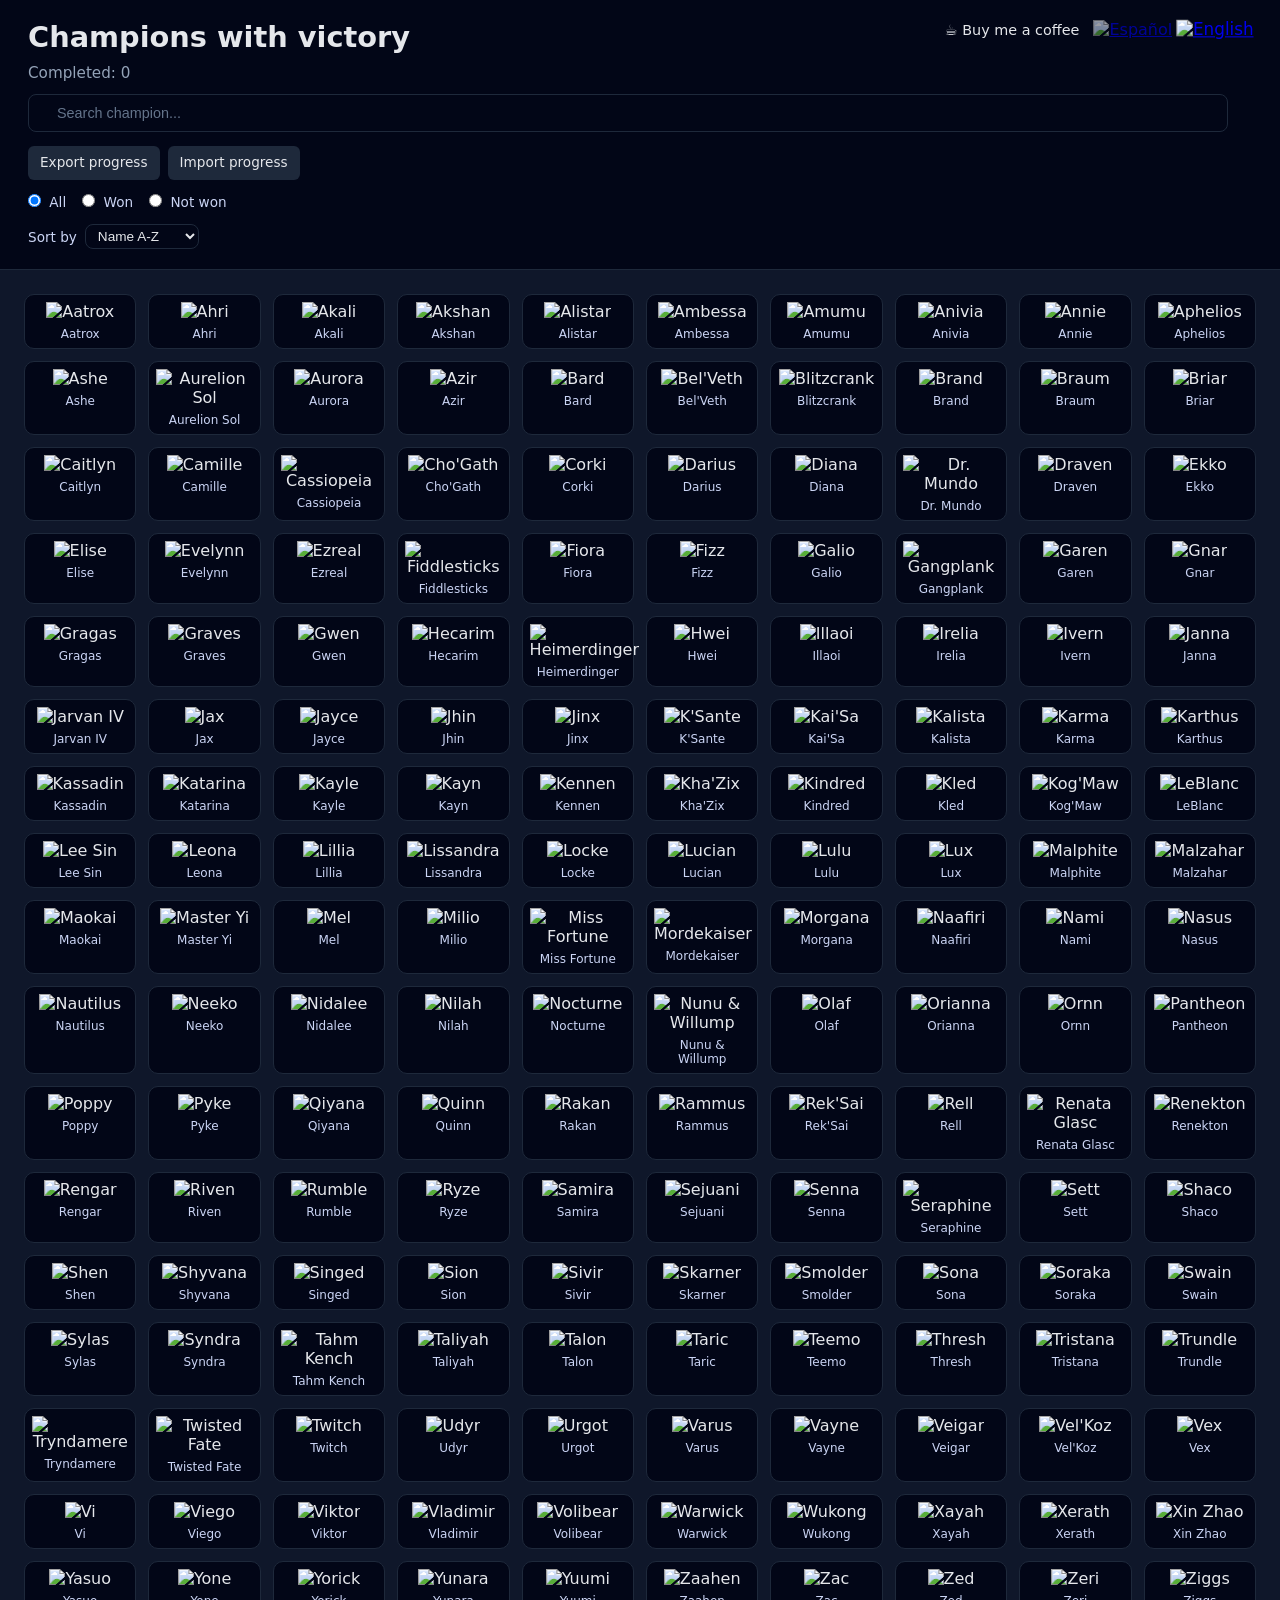
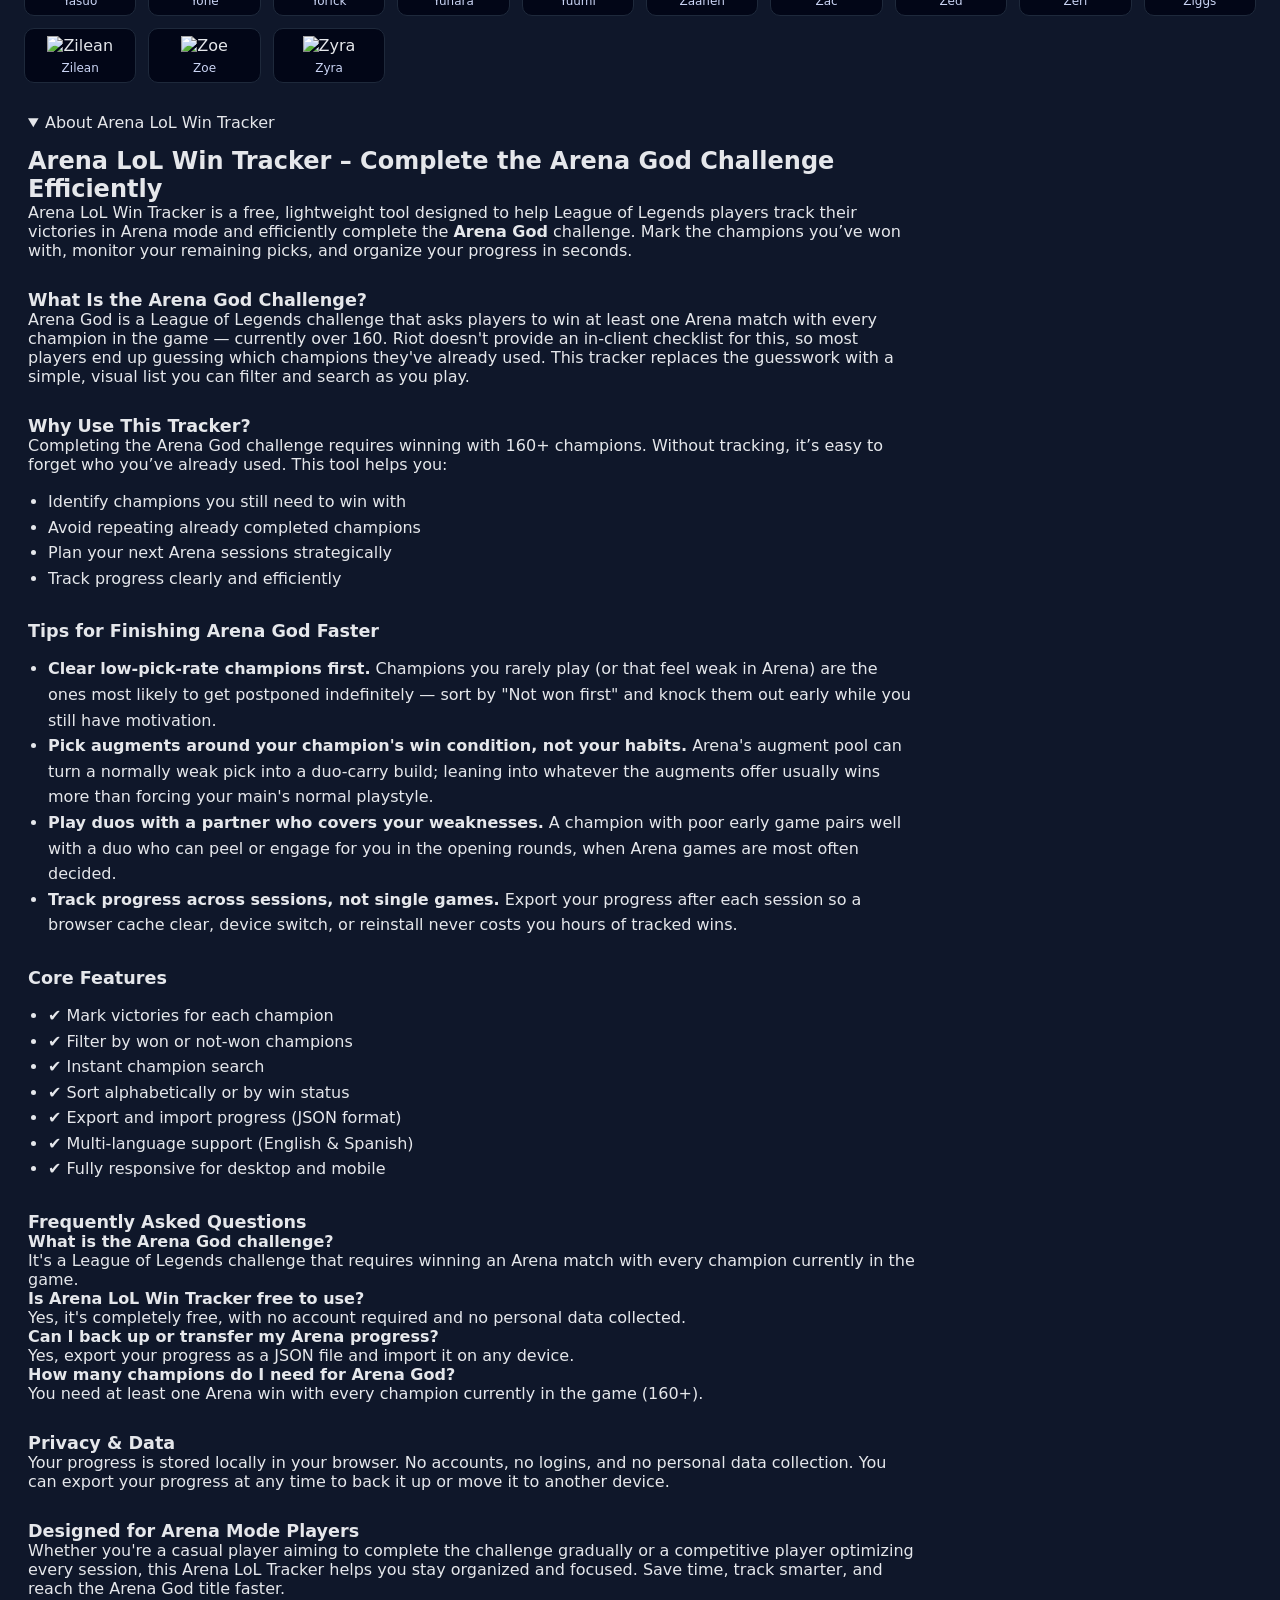
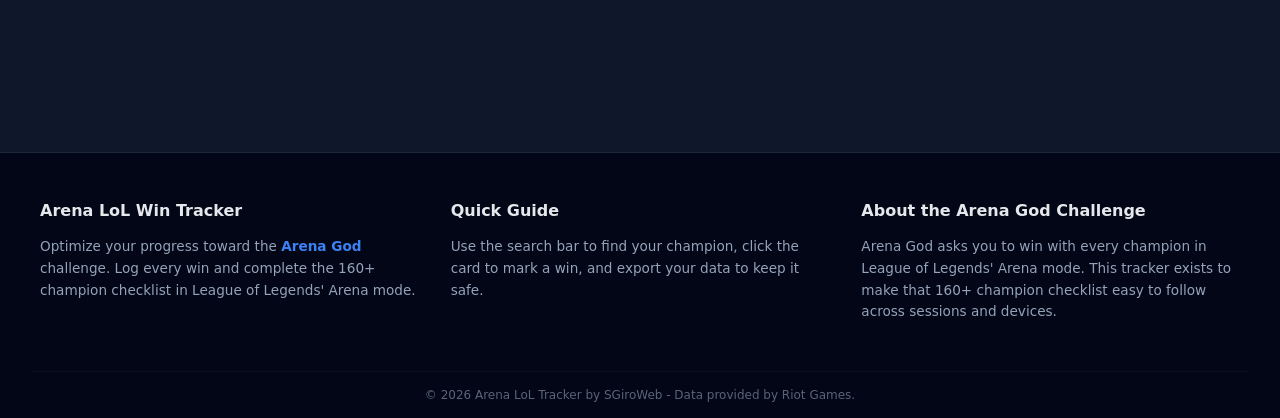
==== index.html @ 0ed91ef6 "new changes" ====
<!DOCTYPE html>
<html lang="en">
<head>
  <meta charset="UTF-8" />
  <title>Arena LoL Win Tracker - Track Your Arena God Progress</title>
  <link rel="preload" href="/style.css" as="style" onload="this.onload=null;this.rel='stylesheet'">
  <noscript>
    <link rel="stylesheet" href="/style.css">
  </noscript>
  <link rel="icon" type="image/png" href="/assets/ini.png" />

  <meta name="description" content="Track your Arena wins in League of Legends. Mark champions, manage progress and complete the Arena God challenge easily." />
  <meta name="author" content="SGiroWen">
  <meta name="robots" content="index, follow">
  <meta name="viewport" content="width=device-width, initial-scale=1.0">

  <meta property="og:type" content="website">
  <meta property="og:url" content="https://lolarenachampcounter.github.io/">
  <meta property="og:title" content="Arena LoL Win Tracker - Win with every Champion">
  <meta property="og:description" content="Track your Arena wins in League of Legends and reach the Arena God title.">
  <meta property="og:image" content="https://lolarenachampcounter.github.io/assets/ini.png">
  <meta property="og:locale" content="en_US">
  <meta property="og:locale:alternate" content="es_ES">

  <meta property="twitter:card" content="summary_large_image">
  <meta property="twitter:title" content="Arena LoL Win Tracker">
  <meta property="twitter:description" content="Manage your Arena Mode wins in League of Legends. Free and easy to use.">
  <link rel="canonical" href="https://lolarenachampcounter.github.io/" />

  <link rel="alternate" hreflang="en" href="https://lolarenachampcounter.github.io/" />
  <link rel="alternate" hreflang="es" href="https://lolarenachampcounter.github.io/es/" />
  <link rel="alternate" hreflang="x-default" href="https://lolarenachampcounter.github.io/" />

  <!-- Preconnects: acelera la primera carga de fuentes de datos externas -->
  <link rel="preconnect" href="https://ddragon.leagueoflegends.com">
  <link rel="preconnect" href="https://flagcdn.com">
  <link rel="preconnect" href="https://pagead2.googlesyndication.com">
  <link rel="dns-prefetch" href="https://ddragon.leagueoflegends.com">

  <!-- Google AdSense -->
  <meta name="google-adsense-account" content="ca-pub-2421399084369005">
  <script async src="https://pagead2.googlesyndication.com/pagead/js/adsbygoogle.js?client=ca-pub-2421399084369005"
     crossorigin="anonymous"></script>

  <script async src="https://plausible.io/js/pa-haeu0VJ3XxhcPlHHVfHfm.js"></script>
  <script>
    window.plausible=window.plausible||function(){(plausible.q=plausible.q||[]).push(arguments)},plausible.init=plausible.init||function(i){plausible.o=i||{}};
    plausible.init()
  </script>

  <script type="application/ld+json">
  {
    "@context": "https://schema.org",
    "@graph": [
      {
        "@type": "WebApplication",
        "name": "Arena LoL Win Tracker",
        "url": "https://lolarenachampcounter.github.io/",
        "applicationCategory": "GameApplication",
        "operatingSystem": "Any",
        "description": "Free tool to track your League of Legends Arena mode wins and complete the Arena God challenge.",
        "offers": {
          "@type": "Offer",
          "price": "0",
          "priceCurrency": "USD"
        }
      },
      {
        "@type": "FAQPage",
        "mainEntity": [
          {
            "@type": "Question",
            "name": "What is the Arena God challenge?",
            "acceptedAnswer": {
              "@type": "Answer",
              "text": "The Arena God challenge requires winning with every champion in Arena mode."
            }
          },
          {
            "@type": "Question",
            "name": "Is Arena LoL Win Tracker free to use?",
            "acceptedAnswer": {
              "@type": "Answer",
              "text": "Yes, the tracker is completely free, requires no account, and stores your progress locally in your browser."
            }
          },
          {
            "@type": "Question",
            "name": "Can I back up or transfer my Arena progress?",
            "acceptedAnswer": {
              "@type": "Answer",
              "text": "Yes, you can export your progress as a JSON file and import it later or on another device."
            }
          },
          {
            "@type": "Question",
            "name": "How many champions do I need to win with for Arena God?",
            "acceptedAnswer": {
              "@type": "Answer",
              "text": "You need to win at least one Arena match with every champion currently in the game, which is currently over 160 champions."
            }
          }
        ]
      }
    ]
  }
  </script>
</head>
<body class="base">
  <header class="header">
  <div class="header-left">
    <h1>Champions with victory</h1>

    <div id="counter" class="counter">Completed: 0</div>

    <div class="search-wrapper">
  <span id="clearSearch" class="clear-btn">×</span>

    <input
      type="text"
      id="searchInput"
      placeholder="Search champion..."
    />

    </div>

   <div class="import-export">
  <button id="exportBtn" class="action-btn">
    Export progress
  </button>

  <button id="importBtn" class="action-btn">
    Import progress
    <input type="file" id="importInput" accept=".json" hidden />
  </button>
</div>

    <div class="filters">
      <label><input type="radio" name="filter" value="all" checked /> All</label>
      <label><input type="radio" name="filter" value="won" /> Won</label>
      <label><input type="radio" name="filter" value="not-won" /> Not won</label>
    </div>
    <div class="sort-container">
      <label for="sortSelect" id="sortLabel"></label>
      <select id="sortSelect">
        <option value="name-asc"></option>
        <option value="name-desc"></option>
        <option value="won-first"></option>
        <option value="not-won-first"></option>
      </select>
    </div>
  </div>

<div class="header-right">
  <div class="tip-lang">
    <div class="tipjar-container">
      <a
        id="donateLink"
        href="https://paypal.me/dolm0s"
        target="_blank"
        rel="noopener noreferrer"
        class="tipjar"
      >☕ Buy me a coffee</a>
    </div>

    <div class="lang-switch">
      <a href="/es/" hreflang="es" title="Español">
        <img src="https://flagcdn.com/w20/es.png" alt="Español" class="lang-flag" />
      </a>
      <a href="/" hreflang="en" title="English">
        <img src="https://flagcdn.com/w20/gb.png" alt="English" class="lang-flag active" />
      </a>
    </div>
  </div>
</div>
</header>


  <main>
    <div id="championsGrid" class="grid"></div>

 <section class="seo-content">
  <details open>
    <summary>About Arena LoL Win Tracker</summary>
    <div class="seo-inner">

      <h2>Arena LoL Win Tracker – Complete the Arena God Challenge Efficiently</h2>

      <p>
        Arena LoL Win Tracker is a free, lightweight tool designed to help League of Legends players
        track their victories in Arena mode and efficiently complete the <strong>Arena God</strong> challenge.
        Mark the champions you’ve won with, monitor your remaining picks, and organize your progress in seconds.
      </p>

      <h3>What Is the Arena God Challenge?</h3>
      <p>
        Arena God is a League of Legends challenge that asks players to win at least one Arena match
        with every champion in the game — currently over 160. Riot doesn't provide an in-client checklist
        for this, so most players end up guessing which champions they've already used. This tracker
        replaces the guesswork with a simple, visual list you can filter and search as you play.
      </p>

      <h3>Why Use This Tracker?</h3>
      <p>
        Completing the Arena God challenge requires winning with 160+ champions. Without tracking,
        it’s easy to forget who you’ve already used. This tool helps you:
      </p>

      <ul>
        <li>Identify champions you still need to win with</li>
        <li>Avoid repeating already completed champions</li>
        <li>Plan your next Arena sessions strategically</li>
        <li>Track progress clearly and efficiently</li>
      </ul>

      <h3>Tips for Finishing Arena God Faster</h3>
      <ul>
        <li><strong>Clear low-pick-rate champions first.</strong> Champions you rarely play (or that feel weak in Arena) are the ones most likely to get postponed indefinitely — sort by "Not won first" and knock them out early while you still have motivation.</li>
        <li><strong>Pick augments around your champion's win condition, not your habits.</strong> Arena's augment pool can turn a normally weak pick into a duo-carry build; leaning into whatever the augments offer usually wins more than forcing your main's normal playstyle.</li>
        <li><strong>Play duos with a partner who covers your weaknesses.</strong> A champion with poor early game pairs well with a duo who can peel or engage for you in the opening rounds, when Arena games are most often decided.</li>
        <li><strong>Track progress across sessions, not single games.</strong> Export your progress after each session so a browser cache clear, device switch, or reinstall never costs you hours of tracked wins.</li>
      </ul>

      <h3>Core Features</h3>
      <ul>
        <li>✔ Mark victories for each champion</li>
        <li>✔ Filter by won or not-won champions</li>
        <li>✔ Instant champion search</li>
        <li>✔ Sort alphabetically or by win status</li>
        <li>✔ Export and import progress (JSON format)</li>
        <li>✔ Multi-language support (English & Spanish)</li>
        <li>✔ Fully responsive for desktop and mobile</li>
      </ul>

      <h3>Frequently Asked Questions</h3>
      <p><strong>What is the Arena God challenge?</strong><br>
      It's a League of Legends challenge that requires winning an Arena match with every champion currently in the game.</p>
      <p><strong>Is Arena LoL Win Tracker free to use?</strong><br>
      Yes, it's completely free, with no account required and no personal data collected.</p>
      <p><strong>Can I back up or transfer my Arena progress?</strong><br>
      Yes, export your progress as a JSON file and import it on any device.</p>
      <p><strong>How many champions do I need for Arena God?</strong><br>
      You need at least one Arena win with every champion currently in the game (160+).</p>

      <h3>Privacy & Data</h3>
      <p>
        Your progress is stored locally in your browser. No accounts, no logins, and no personal
        data collection. You can export your progress at any time to back it up or move it to another device.
      </p>

      <h3>Designed for Arena Mode Players</h3>
      <p>
        Whether you're a casual player aiming to complete the challenge gradually or a competitive
        player optimizing every session, this Arena LoL Tracker helps you stay organized and focused.
        Save time, track smarter, and reach the Arena God title faster.
      </p>

    </div>
  </details>
</section>

<div class="ad-container">
  <!--
    Unidad de anuncio manual "Arena Tracker inferior". Sustituye Auto ads:
    coloca el anuncio junto al contenido editorial real (arriba), no sobre
    el grid de campeones. Recuerda desactivar "Auto ads" para este sitio
    en Anuncios > Configuración global.
  -->
  <ins class="adsbygoogle"
       style="display:block"
       data-ad-client="ca-pub-2421399084369005"
       data-ad-slot="1395156889"
       data-ad-format="auto"
       data-full-width-responsive="true"></ins>
  <script>(adsbygoogle = window.adsbygoogle || []).push({});</script>
</div>
  </main>


<div id="importModal" class="modal">
  <div class="modal-content">
    <span id="closeModal" class="close">&times;</span>
    <p id="modalText"></p>
    <div class="modal-buttons">
      <button id="replaceBtn"></button>
      <button id="addBtn"></button>
    </div>
  </div>
</div>

  <script>window.APP_LANG = "en";</script>
  <script src="/app.js"></script>

</body>

<footer class="seo-footer">
  <div class="footer-content">
    <div class="footer-section">
      <h3>Arena LoL Win Tracker</h3>
      <p>Optimize your progress toward the <strong>Arena God</strong> challenge. Log every win and complete the 160+ champion checklist in League of Legends' Arena mode.</p>
    </div>
    
    <div class="footer-section">
      <h3>Quick Guide</h3>
      <p>Use the search bar to find your champion, click the card to mark a win, and export your data to keep it safe.</p>
    </div>

    <div class="footer-section">
      <h3>About the Arena God Challenge</h3>
      <p>Arena God asks you to win with every champion in League of Legends' Arena mode. This tracker exists to make that 160+ champion checklist easy to follow across sessions and devices.</p>
    </div>
  </div>
  <div class="footer-bottom">
    <p>&copy; 2026 Arena LoL Tracker by SGiroWeb - Data provided by Riot Games.</p>
  </div>
</footer>
</html>
---- style.css ----
/* =========================
   RESET / BASE
========================= */
* {
  box-sizing: border-box;
  margin: 0;
  padding: 0;
}

body.base {
  font-family: system-ui, -apple-system, BlinkMacSystemFont, "Segoe UI",
    Roboto, Oxygen, Ubuntu, Cantarell, sans-serif;
  background: #0f172a;
  color: #e5e7eb;
  min-height: 100vh;
}

/* =========================
   HEADER
========================= */
.header {
  background: #020617;
  border-bottom: 1px solid #1e293b;
  width: 100%;
  padding: 20px 28px;
}
.header-left {
  max-width: 1200px;
}

.header h1 {
  font-size: 1.8rem;
  font-weight: 700;
  margin-bottom: 10px;
}

.counter {
  font-size: 0.95rem;
  color: #94a3b8;
  margin-bottom: 12px;
}

/* =========================
   INPUTS / BUTTONS
========================= */
input[type="text"] {
  background: #020617;
  border: 1px solid #1e293b;
  border-radius: 8px;
  padding: 10px 12px;
  color: #e5e7eb;
  font-size: 0.9rem;
}

input[type="text"]::placeholder {
  color: #64748b;
}

button,
.import-btn {
  background: #1e293b;
  border: 1px solid #334155;
    line-height: 1;
  display: inline-flex;
  height: 34px;

  color: #e5e7eb;
  border-radius: 8px;
  padding: 8px 14px;
  cursor: pointer;
  font-size: 0.85rem;
  transition: background 0.2s, border 0.2s;
}

button:hover,
.import-btn:hover {
  background: #334155;
  border-color: #475569;
}

/* =========================
   IMPORT / EXPORT
========================= */
.import-export {
  display: flex;
  gap: 10px;
  margin: 14px 0;
}

.import-btn {
  display: inline-flex;
  align-items: center;
  gap: 6px;
}

/* =========================
   FILTERS
========================= */
.filters {
  display: flex;
  gap: 16px;
  margin-top: 10px;
  font-size: 0.85rem;
}

.filters label {
  cursor: pointer;
  color: #cbd5f5;
}

.filters input {
  margin-right: 4px;
}

/* =========================
   SORT
========================= */
.sort-container {
  margin-top: 14px;
  display: flex;
  align-items: center;
  gap: 8px;
}

.sort-container label {
  font-size: 0.85rem;
  color: #cbd5f5;
  margin-top: 1px;
}

.sort-container select {
  background: #020617;
  border: 1px solid #1e293b;
  border-radius: 8px;
  color: #e5e7eb;
  padding: 3px 8px;
  font-size: 0.85rem;
}

/* =========================
   HEADER RIGHT
========================= */
.header-right {
  position: absolute;
  top: 20px;
  right: 28px;
}

.tip-lang {
  display: flex;
  align-items: center;
  gap: 14px;
}

.tipjar a {
  text-decoration: none;
  color: #facc15;
  font-size: 0.85rem;
}

.lang-switch {
  display: flex;
  gap: 6px;
}

.lang-flag {
  cursor: pointer;
  opacity: 0.6;
  transition: opacity 0.2s, transform 0.2s;
}

.lang-flag.active,
.lang-flag:hover {
  opacity: 1;
  transform: scale(1.05);
}

/* =========================
   GRID
========================= */
main {
  padding: 24px;
}

.grid {
  display: grid;
  grid-template-columns: repeat(auto-fill, minmax(110px, 1fr));
  gap: 12px;
}

/* =========================
   CHAMPION CARD
========================= */
.champion {
  background: #020617;
  border: 1px solid #1e293b;
  border-radius: 10px;
  padding: 7px;
  text-align: center;
  cursor: pointer;
  transition: transform 0.15s, border 0.15s, box-shadow 0.15s;
}

.champion img {
  width: 64px;
  height: 64px;
  object-fit: contain;
  margin-bottom: 6px;
}

.champion-name {
  font-size: 0.75rem;
  color: #cbd5f5;
}

.champion:hover {
  transform: translateY(-2px);
  border-color: #475569;
  box-shadow: 0 6px 18px rgba(0, 0, 0, 0.35);
}

.champion.won {
  border-color: #22c55e;
  background: linear-gradient(
    180deg,
    rgba(34, 197, 94, 0.15),
    rgba(2, 6, 23, 1)
  );
}

.champion.won .champion-name {
  color: #86efac;
}

/* =========================
   MODAL
========================= */
.modal {
  position: fixed;
  inset: 0;
  background: rgba(2, 6, 23, 0.75);
  display: none;
  align-items: center;
  justify-content: center;
  z-index: 1000;
}

.modal-content {
  background: #020617;
  border: 1px solid #1e293b;
  border-radius: 14px;
  padding: 24px;
  width: 90%;
  max-width: 420px;
  text-align: center;
}

.modal-content p {
  margin-bottom: 18px;
  font-size: 0.9rem;
  color: #e5e7eb;
}

.modal-buttons {
  display: flex;
  justify-content: center;
  gap: 12px;
}

.close {
  position: absolute;
  top: 14px;
  right: 18px;
  cursor: pointer;
  font-size: 1.3rem;
  color: #94a3b8;
}

.close:hover {
  color: #e5e7eb;
}
.import-export {
  display: flex;
  gap: 8px;
}

.action-btn {
  height: 34px;
  padding: 0 12px;

  display: inline-flex;
  align-items: center;
  justify-content: center;

  font-size: 0.85rem;
  font-family: inherit;
  font-weight: 400;

  background: #1e293b;
  color: #e5e7eb;
  border: none;
  border-radius: 6px;

  cursor: pointer;
  transition: background 0.15s ease;
}

.action-btn:hover {
  background: #334155;
}

/* Quitar el azul y el subrayado por defecto */
.tipjar {
  text-decoration: none; /* Quita el subrayado */
  color: inherit;        /* Hereda el color del texto de tu app (blanco/gris) */
  font-size: 0.9rem;
  display: flex;
  align-items: center;
  gap: 5px;
  transition: opacity 0.2s;
}

/* Efecto al pasar el ratón */
.tipjar:hover {
  text-decoration: underline; /* Solo se subraya al pasar el ratón (opcional) */
  opacity: 0.8;
}

/* Contenedor para separarlo un poco de las banderas */
.tipjar-container {
  display: flex;
  align-items: center;
}
.search-wrapper {
  position: relative;
  flex: 1;
  min-width: 100%;
  max-width: clamp(320px, 40vw, 420px);
}

.search-wrapper input {
  width: 100%;
  padding-left: 28px;
  padding-right: 10px;
}
.clear-btn {
  position: absolute;
  left: 8px;
  top: 45%;
  transform: translateY(-50%);
  font-size: 16px;
  color: #94a3b8;
  cursor: pointer;
  user-select: none;
  display: none;
}

.clear-btn:hover {
  color: #e5e7eb;
}
/* =========================
   AD CONTAINER
========================= */
.ad-container {
  max-width: 900px;
  min-height: 100px;
  margin: 30px auto 0;
  padding: 0 20px;
  display: flex;
  justify-content: center;
  overflow: hidden;
}

/* =========================
   SEO FOOTER STYLE
========================= */
.seo-footer {
  padding: 3rem 2rem 1rem;
  background: #020617; /* Color de tu cabecera */
  border-top: 1px solid #1e293b;
  color: #94a3b8;
}

.footer-content {
  max-width: 1200px;
  margin: 0 auto;
  display: grid;
  grid-template-columns: repeat(auto-fit, minmax(250px, 1fr));
  gap: 2rem;
}

.footer-section h3 {
  color: #e5e7eb;
  font-size: 1rem;
  margin-bottom: 1rem;
  font-weight: 600;
}

.footer-section p {
  font-size: 0.85rem;
  line-height: 1.6;
}

.footer-section strong {
  color: #3b82f6; /* Un toque de azul para resaltar keywords */
}

.footer-bottom {
  margin-top: 3rem;
  padding-top: 1rem;
  border-top: 1px solid #0f172a;
  text-align: center;
  font-size: 0.75rem;
  opacity: 0.6;
}

/* Ajuste para móviles */
@media (max-width: 600px) {
  .seo-footer {
    padding: 2rem 1rem;
    text-align: center;
  }
}
.seo-content {
  max-width: 900px;
  margin: 30px 0;
  padding: 0 4px;
}

.seo-inner {
  margin-top: 15px;
}

.seo-inner h3 {
  margin-top: 30px;
  font-size: 1.1rem;
}

.seo-inner ul {
  margin: 15px 0 20px 20px;
  line-height: 1.6;
}
---- style.css ----
/* =========================
   RESET / BASE
========================= */
* {
  box-sizing: border-box;
  margin: 0;
  padding: 0;
}

body.base {
  font-family: system-ui, -apple-system, BlinkMacSystemFont, "Segoe UI",
    Roboto, Oxygen, Ubuntu, Cantarell, sans-serif;
  background: #0f172a;
  color: #e5e7eb;
  min-height: 100vh;
}

/* =========================
   HEADER
========================= */
.header {
  background: #020617;
  border-bottom: 1px solid #1e293b;
  width: 100%;
  padding: 20px 28px;
}
.header-left {
  max-width: 1200px;
}

.header h1 {
  font-size: 1.8rem;
  font-weight: 700;
  margin-bottom: 10px;
}

.counter {
  font-size: 0.95rem;
  color: #94a3b8;
  margin-bottom: 12px;
}

/* =========================
   INPUTS / BUTTONS
========================= */
input[type="text"] {
  background: #020617;
  border: 1px solid #1e293b;
  border-radius: 8px;
  padding: 10px 12px;
  color: #e5e7eb;
  font-size: 0.9rem;
}

input[type="text"]::placeholder {
  color: #64748b;
}

button,
.import-btn {
  background: #1e293b;
  border: 1px solid #334155;
    line-height: 1;
  display: inline-flex;
  height: 34px;

  color: #e5e7eb;
  border-radius: 8px;
  padding: 8px 14px;
  cursor: pointer;
  font-size: 0.85rem;
  transition: background 0.2s, border 0.2s;
}

button:hover,
.import-btn:hover {
  background: #334155;
  border-color: #475569;
}

/* =========================
   IMPORT / EXPORT
========================= */
.import-export {
  display: flex;
  gap: 10px;
  margin: 14px 0;
}

.import-btn {
  display: inline-flex;
  align-items: center;
  gap: 6px;
}

/* =========================
   FILTERS
========================= */
.filters {
  display: flex;
  gap: 16px;
  margin-top: 10px;
  font-size: 0.85rem;
}

.filters label {
  cursor: pointer;
  color: #cbd5f5;
}

.filters input {
  margin-right: 4px;
}

/* =========================
   SORT
========================= */
.sort-container {
  margin-top: 14px;
  display: flex;
  align-items: center;
  gap: 8px;
}

.sort-container label {
  font-size: 0.85rem;
  color: #cbd5f5;
  margin-top: 1px;
}

.sort-container select {
  background: #020617;
  border: 1px solid #1e293b;
  border-radius: 8px;
  color: #e5e7eb;
  padding: 3px 8px;
  font-size: 0.85rem;
}

/* =========================
   HEADER RIGHT
========================= */
.header-right {
  position: absolute;
  top: 20px;
  right: 28px;
}

.tip-lang {
  display: flex;
  align-items: center;
  gap: 14px;
}

.tipjar a {
  text-decoration: none;
  color: #facc15;
  font-size: 0.85rem;
}

.lang-switch {
  display: flex;
  gap: 6px;
}

.lang-flag {
  cursor: pointer;
  opacity: 0.6;
  transition: opacity 0.2s, transform 0.2s;
}

.lang-flag.active,
.lang-flag:hover {
  opacity: 1;
  transform: scale(1.05);
}

/* =========================
   GRID
========================= */
main {
  padding: 24px;
}

.grid {
  display: grid;
  grid-template-columns: repeat(auto-fill, minmax(110px, 1fr));
  gap: 12px;
}

/* =========================
   CHAMPION CARD
========================= */
.champion {
  background: #020617;
  border: 1px solid #1e293b;
  border-radius: 10px;
  padding: 7px;
  text-align: center;
  cursor: pointer;
  transition: transform 0.15s, border 0.15s, box-shadow 0.15s;
}

.champion img {
  width: 64px;
  height: 64px;
  object-fit: contain;
  margin-bottom: 6px;
}

.champion-name {
  font-size: 0.75rem;
  color: #cbd5f5;
}

.champion:hover {
  transform: translateY(-2px);
  border-color: #475569;
  box-shadow: 0 6px 18px rgba(0, 0, 0, 0.35);
}

.champion.won {
  border-color: #22c55e;
  background: linear-gradient(
    180deg,
    rgba(34, 197, 94, 0.15),
    rgba(2, 6, 23, 1)
  );
}

.champion.won .champion-name {
  color: #86efac;
}

/* =========================
   MODAL
========================= */
.modal {
  position: fixed;
  inset: 0;
  background: rgba(2, 6, 23, 0.75);
  display: none;
  align-items: center;
  justify-content: center;
  z-index: 1000;
}

.modal-content {
  background: #020617;
  border: 1px solid #1e293b;
  border-radius: 14px;
  padding: 24px;
  width: 90%;
  max-width: 420px;
  text-align: center;
}

.modal-content p {
  margin-bottom: 18px;
  font-size: 0.9rem;
  color: #e5e7eb;
}

.modal-buttons {
  display: flex;
  justify-content: center;
  gap: 12px;
}

.close {
  position: absolute;
  top: 14px;
  right: 18px;
  cursor: pointer;
  font-size: 1.3rem;
  color: #94a3b8;
}

.close:hover {
  color: #e5e7eb;
}
.import-export {
  display: flex;
  gap: 8px;
}

.action-btn {
  height: 34px;
  padding: 0 12px;

  display: inline-flex;
  align-items: center;
  justify-content: center;

  font-size: 0.85rem;
  font-family: inherit;
  font-weight: 400;

  background: #1e293b;
  color: #e5e7eb;
  border: none;
  border-radius: 6px;

  cursor: pointer;
  transition: background 0.15s ease;
}

.action-btn:hover {
  background: #334155;
}

/* Quitar el azul y el subrayado por defecto */
.tipjar {
  text-decoration: none; /* Quita el subrayado */
  color: inherit;        /* Hereda el color del texto de tu app (blanco/gris) */
  font-size: 0.9rem;
  display: flex;
  align-items: center;
  gap: 5px;
  transition: opacity 0.2s;
}

/* Efecto al pasar el ratón */
.tipjar:hover {
  text-decoration: underline; /* Solo se subraya al pasar el ratón (opcional) */
  opacity: 0.8;
}

/* Contenedor para separarlo un poco de las banderas */
.tipjar-container {
  display: flex;
  align-items: center;
}
.search-wrapper {
  position: relative;
  flex: 1;
  min-width: 100%;
  max-width: clamp(320px, 40vw, 420px);
}

.search-wrapper input {
  width: 100%;
  padding-left: 28px;
  padding-right: 10px;
}
.clear-btn {
  position: absolute;
  left: 8px;
  top: 45%;
  transform: translateY(-50%);
  font-size: 16px;
  color: #94a3b8;
  cursor: pointer;
  user-select: none;
  display: none;
}

.clear-btn:hover {
  color: #e5e7eb;
}
/* =========================
   AD CONTAINER
========================= */
.ad-container {
  max-width: 900px;
  min-height: 100px;
  margin: 30px auto 0;
  padding: 0 20px;
  display: flex;
  justify-content: center;
  overflow: hidden;
}

/* =========================
   SEO FOOTER STYLE
========================= */
.seo-footer {
  padding: 3rem 2rem 1rem;
  background: #020617; /* Color de tu cabecera */
  border-top: 1px solid #1e293b;
  color: #94a3b8;
}

.footer-content {
  max-width: 1200px;
  margin: 0 auto;
  display: grid;
  grid-template-columns: repeat(auto-fit, minmax(250px, 1fr));
  gap: 2rem;
}

.footer-section h3 {
  color: #e5e7eb;
  font-size: 1rem;
  margin-bottom: 1rem;
  font-weight: 600;
}

.footer-section p {
  font-size: 0.85rem;
  line-height: 1.6;
}

.footer-section strong {
  color: #3b82f6; /* Un toque de azul para resaltar keywords */
}

.footer-bottom {
  margin-top: 3rem;
  padding-top: 1rem;
  border-top: 1px solid #0f172a;
  text-align: center;
  font-size: 0.75rem;
  opacity: 0.6;
}

/* Ajuste para móviles */
@media (max-width: 600px) {
  .seo-footer {
    padding: 2rem 1rem;
    text-align: center;
  }
}
.seo-content {
  max-width: 900px;
  margin: 30px 0;
  padding: 0 4px;
}

.seo-inner {
  margin-top: 15px;
}

.seo-inner h3 {
  margin-top: 30px;
  font-size: 1.1rem;
}

.seo-inner ul {
  margin: 15px 0 20px 20px;
  line-height: 1.6;
}
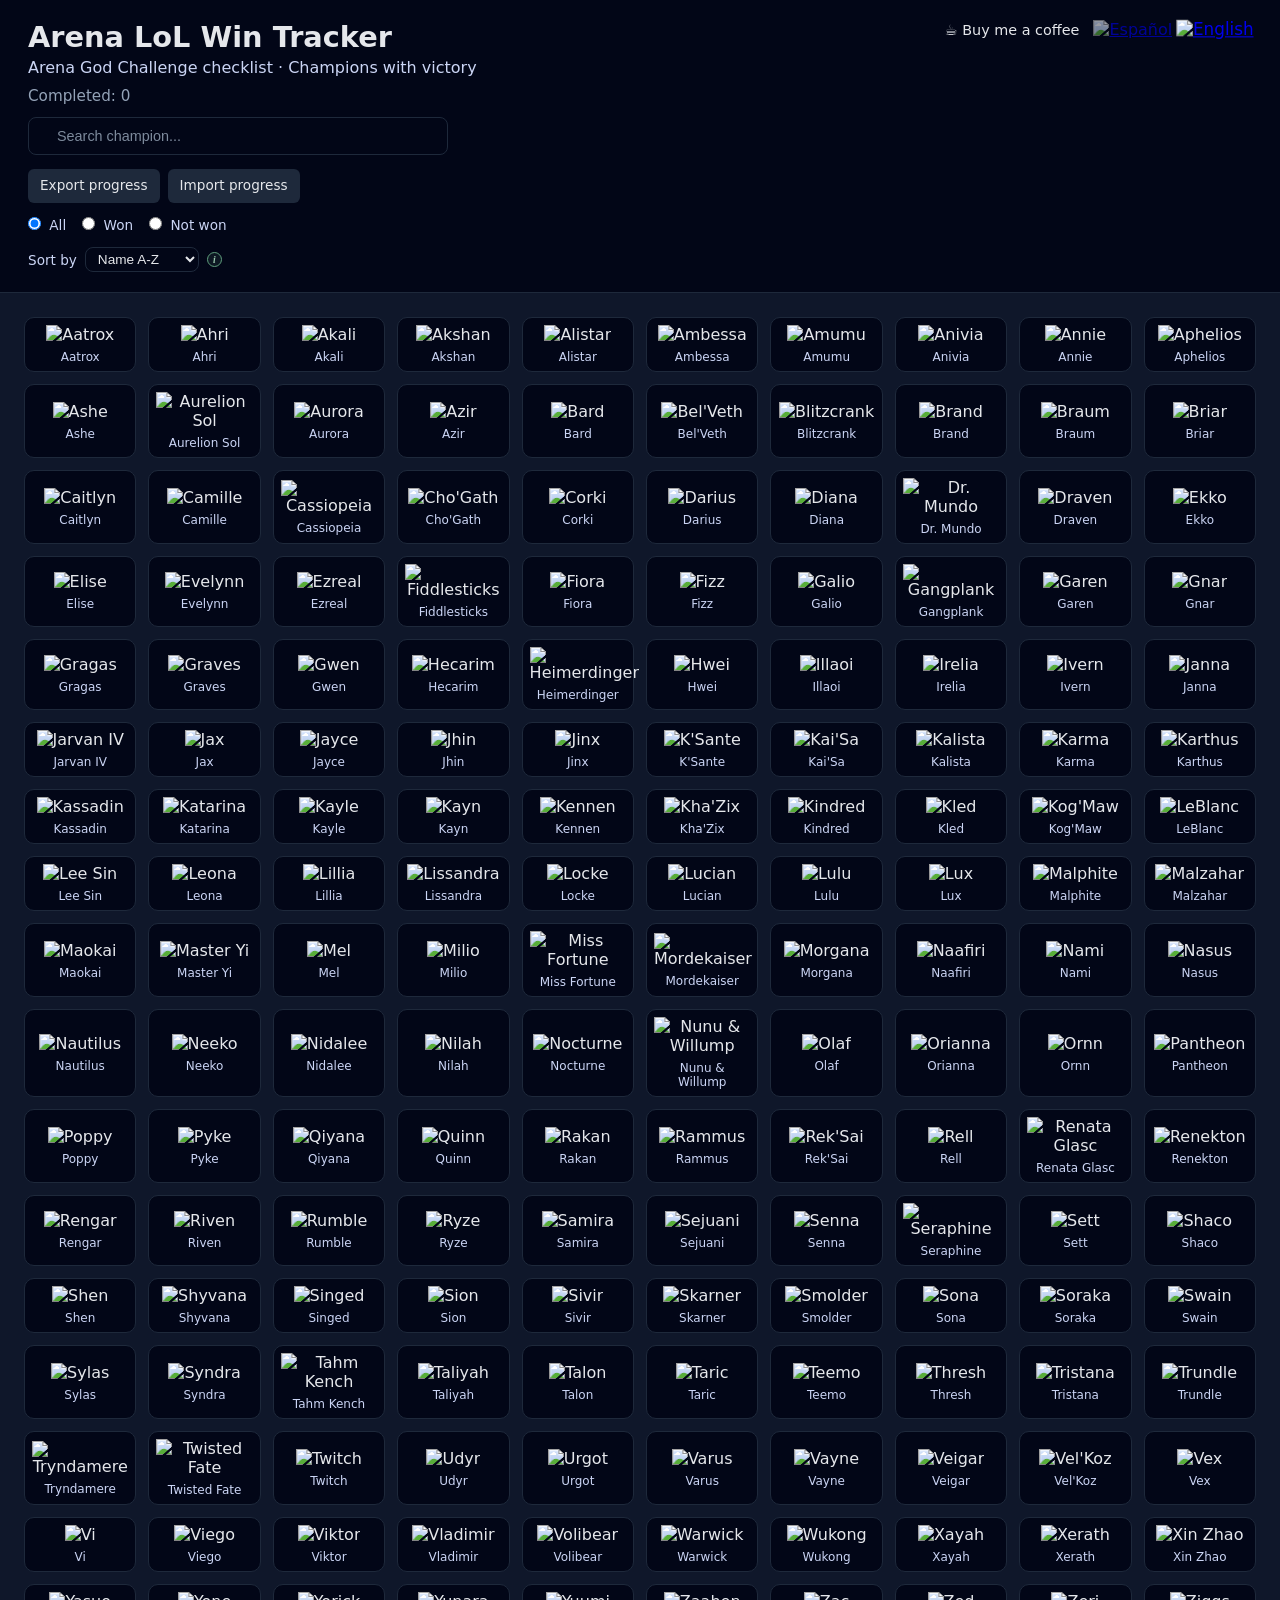
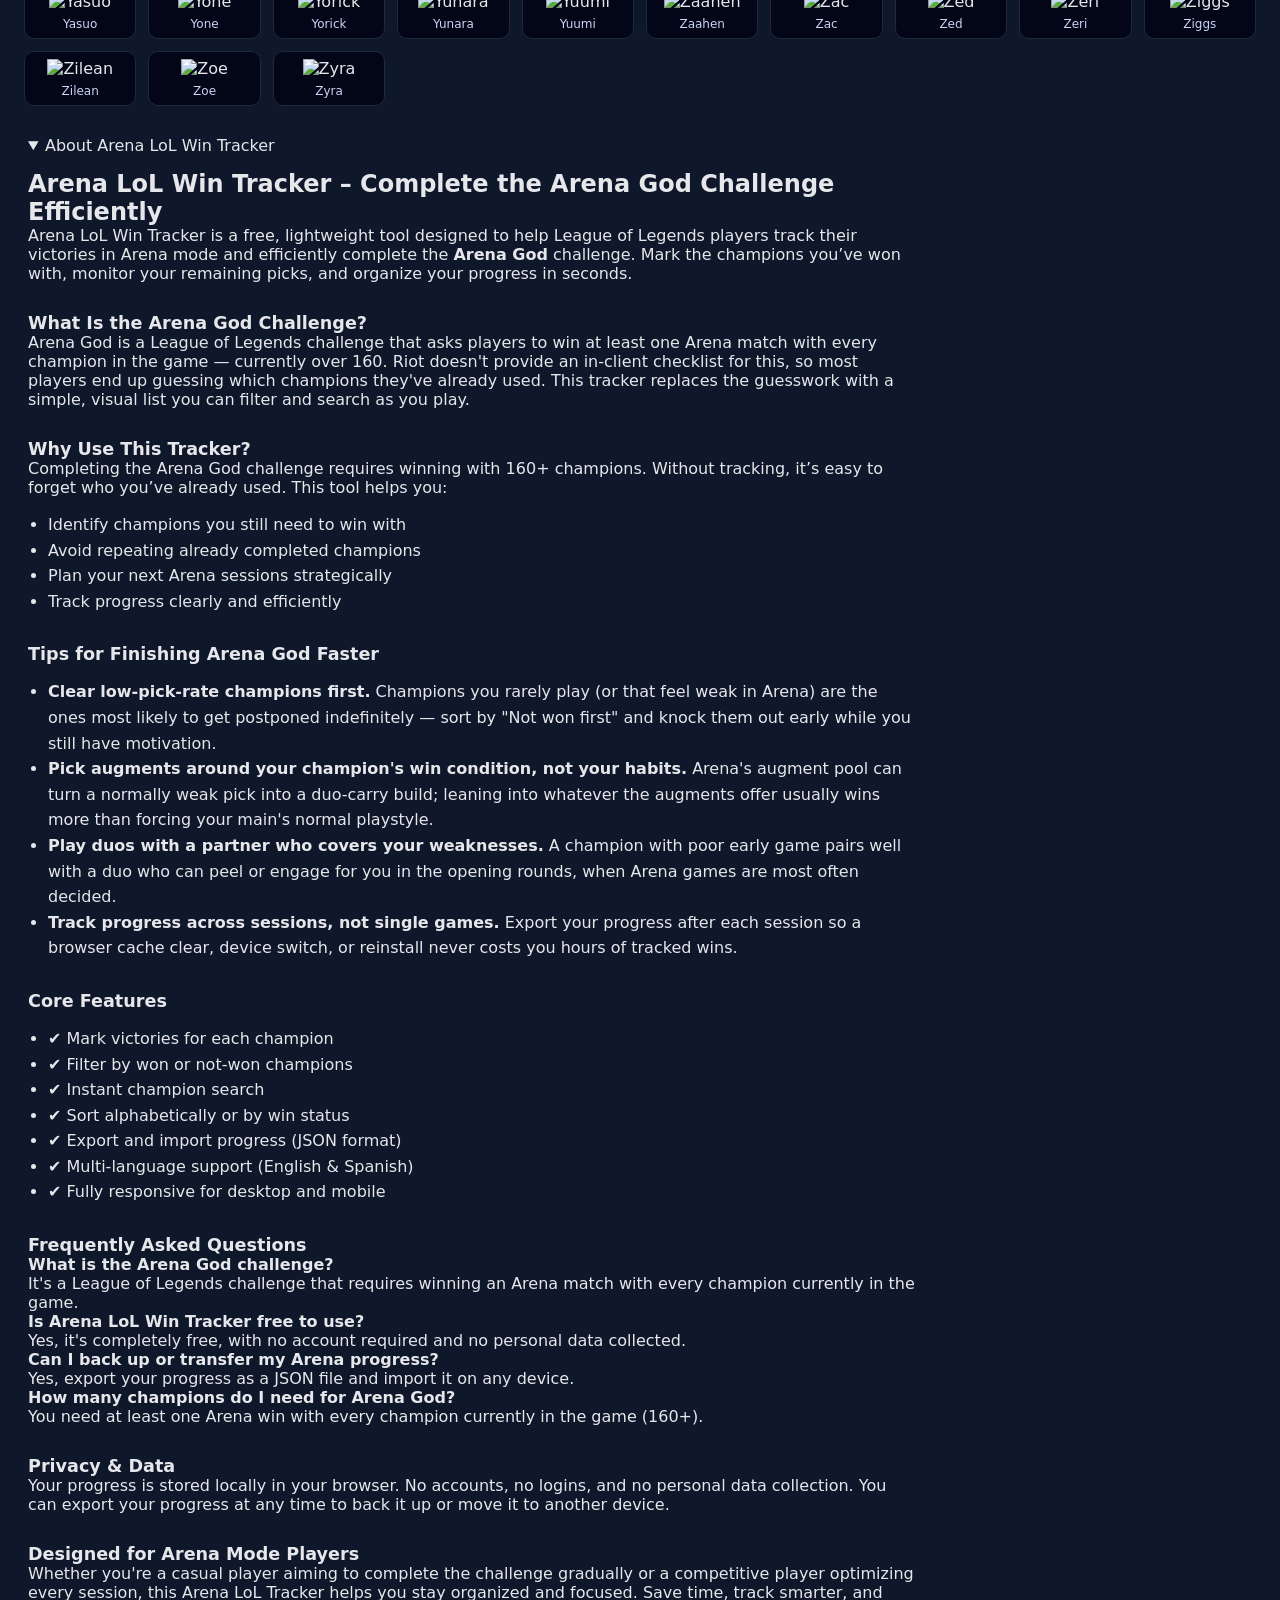
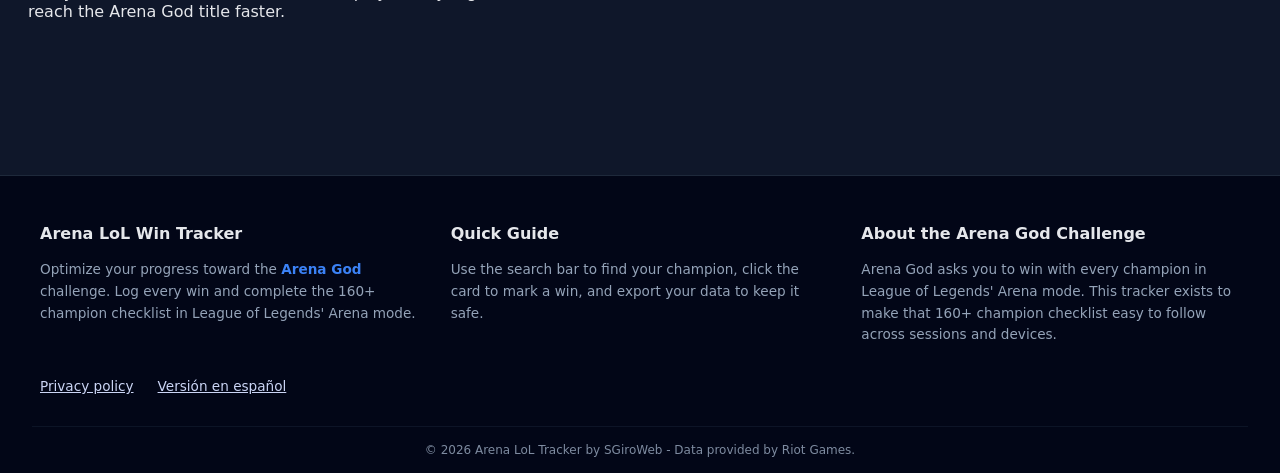
==== commit fd8349a4: "SEO: prerender champion grid, fix a11y/perf bugs, add tip popover - scripts/prerender.py inyecta las" ====
--- a/index.html
+++ b/index.html
@@ -2,29 +2,38 @@
 <html lang="en">
 <head>
   <meta charset="UTF-8" />
-  <title>Arena LoL Win Tracker - Track Your Arena God Progress</title>
-  <link rel="preload" href="/style.css" as="style" onload="this.onload=null;this.rel='stylesheet'">
-  <noscript>
-    <link rel="stylesheet" href="/style.css">
-  </noscript>
+  <title>Arena LoL Win Tracker</title>
+  <!-- Hoja de estilos única y crítica: cargarla de forma no bloqueante sólo
+       provocaba un flash sin estilos y un salto de layout. Son ~10 KB. -->
+  <link rel="stylesheet" href="/style.css">
   <link rel="icon" type="image/png" href="/assets/ini.png" />
+  <link rel="apple-touch-icon" href="/assets/ini.png" />
+  <link rel="manifest" href="/site.webmanifest" />
+  <meta name="theme-color" content="#020617">
 
   <meta name="description" content="Track your Arena wins in League of Legends. Mark champions, manage progress and complete the Arena God challenge easily." />
-  <meta name="author" content="SGiroWen">
-  <meta name="robots" content="index, follow">
+  <meta name="author" content="SGiroWeb">
+  <meta name="robots" content="index, follow, max-image-preview:large, max-snippet:-1, max-video-preview:-1">
   <meta name="viewport" content="width=device-width, initial-scale=1.0">
 
   <meta property="og:type" content="website">
+  <meta property="og:site_name" content="Arena LoL Win Tracker">
   <meta property="og:url" content="https://lolarenachampcounter.github.io/">
   <meta property="og:title" content="Arena LoL Win Tracker - Win with every Champion">
   <meta property="og:description" content="Track your Arena wins in League of Legends and reach the Arena God title.">
-  <meta property="og:image" content="https://lolarenachampcounter.github.io/assets/ini.png">
+  <meta property="og:image" content="https://lolarenachampcounter.github.io/assets/og-cover.png">
+  <meta property="og:image:width" content="1200">
+  <meta property="og:image:height" content="630">
+  <meta property="og:image:type" content="image/png">
+  <meta property="og:image:alt" content="Arena LoL Win Tracker - Arena God challenge checklist">
   <meta property="og:locale" content="en_US">
   <meta property="og:locale:alternate" content="es_ES">
 
-  <meta property="twitter:card" content="summary_large_image">
-  <meta property="twitter:title" content="Arena LoL Win Tracker">
-  <meta property="twitter:description" content="Manage your Arena Mode wins in League of Legends. Free and easy to use.">
+  <meta name="twitter:card" content="summary_large_image">
+  <meta name="twitter:title" content="Arena LoL Win Tracker">
+  <meta name="twitter:description" content="Manage your Arena Mode wins in League of Legends. Free and easy to use.">
+  <meta name="twitter:image" content="https://lolarenachampcounter.github.io/assets/og-cover.png">
+  <meta name="twitter:image:alt" content="Arena LoL Win Tracker - Arena God challenge checklist">
   <link rel="canonical" href="https://lolarenachampcounter.github.io/" />
 
   <link rel="alternate" hreflang="en" href="https://lolarenachampcounter.github.io/" />
@@ -34,13 +43,13 @@
   <!-- Preconnects: acelera la primera carga de fuentes de datos externas -->
   <link rel="preconnect" href="https://ddragon.leagueoflegends.com">
   <link rel="preconnect" href="https://flagcdn.com">
-  <link rel="preconnect" href="https://pagead2.googlesyndication.com">
+  <link rel="preconnect" href="https://pagead2.googlesyndication.com" crossorigin>
+  <link rel="preconnect" href="https://plausible.io">
   <link rel="dns-prefetch" href="https://ddragon.leagueoflegends.com">
 
-  <!-- Google AdSense -->
+  <!-- Google AdSense: el script cargador vive al final de <body> para no
+       competir por CPU y ancho de banda con el render inicial. -->
   <meta name="google-adsense-account" content="ca-pub-2421399084369005">
-  <script async src="https://pagead2.googlesyndication.com/pagead/js/adsbygoogle.js?client=ca-pub-2421399084369005"
-     crossorigin="anonymous"></script>
 
   <script async src="https://plausible.io/js/pa-haeu0VJ3XxhcPlHHVfHfm.js"></script>
   <script>
@@ -53,11 +62,32 @@
     "@context": "https://schema.org",
     "@graph": [
       {
+        "@type": "WebSite",
+        "@id": "https://lolarenachampcounter.github.io/#website",
+        "name": "Arena LoL Win Tracker",
+        "url": "https://lolarenachampcounter.github.io/",
+        "inLanguage": "en",
+        "publisher": { "@id": "https://lolarenachampcounter.github.io/#author" }
+      },
+      {
+        "@type": "Person",
+        "@id": "https://lolarenachampcounter.github.io/#author",
+        "name": "SGiroWeb",
+        "url": "https://lolarenachampcounter.github.io/"
+      },
+      {
         "@type": "WebApplication",
+        "@id": "https://lolarenachampcounter.github.io/#app",
         "name": "Arena LoL Win Tracker",
         "url": "https://lolarenachampcounter.github.io/",
         "applicationCategory": "GameApplication",
         "operatingSystem": "Any",
+        "browserRequirements": "Requires JavaScript to save progress locally",
+        "inLanguage": "en",
+        "isPartOf": { "@id": "https://lolarenachampcounter.github.io/#website" },
+        "author": { "@id": "https://lolarenachampcounter.github.io/#author" },
+        "image": "https://lolarenachampcounter.github.io/assets/og-cover.png",
+        "dateModified": "2026-09-22",
         "description": "Free tool to track your League of Legends Arena mode wins and complete the Arena God challenge.",
         "offers": {
           "@type": "Offer",
@@ -67,6 +97,9 @@
       },
       {
         "@type": "FAQPage",
+        "@id": "https://lolarenachampcounter.github.io/#faq",
+        "inLanguage": "en",
+        "isPartOf": { "@id": "https://lolarenachampcounter.github.io/#website" },
         "mainEntity": [
           {
             "@type": "Question",
@@ -109,18 +142,21 @@
 <body class="base">
   <header class="header">
   <div class="header-left">
-    <h1>Champions with victory</h1>
+    <h1>Arena LoL Win Tracker</h1>
+    <p class="subtitle">Arena God Challenge checklist · Champions with victory</p>
 
     <div id="counter" class="counter">Completed: 0</div>
 
     <div class="search-wrapper">
-  <span id="clearSearch" class="clear-btn">×</span>
-
-    <input
-      type="text"
-      id="searchInput"
-      placeholder="Search champion..."
-    />
+      <button type="button" id="clearSearch" class="clear-btn" aria-label="Clear search">×</button>
+
+      <label for="searchInput" class="sr-only">Search champion</label>
+      <input
+        type="text"
+        id="searchInput"
+        autocomplete="off"
+        placeholder="Search champion..."
+      />
 
     </div>
 
@@ -131,8 +167,10 @@
 
   <button id="importBtn" class="action-btn">
     Import progress
-    <input type="file" id="importInput" accept=".json" hidden />
   </button>
+  <!-- Fuera del <button>: contenido interactivo anidado es HTML inválido y
+       applyLanguage() lo borraba al reescribir el texto del botón. -->
+  <input type="file" id="importInput" accept=".json" hidden />
 </div>
 
     <div class="filters">
@@ -141,13 +179,25 @@
       <label><input type="radio" name="filter" value="not-won" /> Not won</label>
     </div>
     <div class="sort-container">
-      <label for="sortSelect" id="sortLabel"></label>
+      <label for="sortSelect" id="sortLabel">Sort by</label>
       <select id="sortSelect">
-        <option value="name-asc"></option>
-        <option value="name-desc"></option>
-        <option value="won-first"></option>
-        <option value="not-won-first"></option>
+        <option value="name-asc">Name A-Z</option>
+        <option value="name-desc">Name Z-A</option>
+        <option value="won-first">Won first</option>
+        <option value="not-won-first">Not won first</option>
       </select>
+
+      <!-- Consejo de puesta al día, justo al lado del control del que habla.
+           Se muestra al pasar el ratón (y al enfocar con teclado, con
+           :focus-visible) para no interferir con el flujo normal. -->
+      <span class="tip-info" tabindex="0" aria-describedby="tipPopover">
+        <span aria-hidden="true">i</span>
+        <span class="sr-only">How to log the wins you already have</span>
+        <span class="tip-popover" id="tipPopover" role="tooltip">
+          Tip: sort both this list and your in-client Arena God challenge
+          <strong>A-Z</strong> to log existing wins fast.
+        </span>
+      </span>
     </div>
   </div>
 
@@ -177,7 +227,186 @@
 
 
   <main>
-    <div id="championsGrid" class="grid"></div>
+    <!-- Las tarjetas las genera scripts/prerender.py en cada build a partir de
+         data/champions.json, para que el grid exista en el HTML servido.
+         app.js sólo hidrata este marcado. No editar a mano. -->
+    <div id="championsGrid" class="grid" data-prerendered="true">
+      <!-- CHAMPIONS:START -->
+      <button type="button" class="champion" data-champion-id="Aatrox" aria-pressed="false"><img src="https://ddragon.leagueoflegends.com/cdn/16.17.1/img/champion/Aatrox.png" alt="Aatrox" width="64" height="64" decoding="async" loading="eager" fetchpriority="high" /><span class="champion-name">Aatrox</span></button>
+      <button type="button" class="champion" data-champion-id="Ahri" aria-pressed="false"><img src="https://ddragon.leagueoflegends.com/cdn/16.17.1/img/champion/Ahri.png" alt="Ahri" width="64" height="64" decoding="async" loading="eager" fetchpriority="high" /><span class="champion-name">Ahri</span></button>
+      <button type="button" class="champion" data-champion-id="Akali" aria-pressed="false"><img src="https://ddragon.leagueoflegends.com/cdn/16.17.1/img/champion/Akali.png" alt="Akali" width="64" height="64" decoding="async" loading="eager" fetchpriority="high" /><span class="champion-name">Akali</span></button>
+      <button type="button" class="champion" data-champion-id="Akshan" aria-pressed="false"><img src="https://ddragon.leagueoflegends.com/cdn/16.17.1/img/champion/Akshan.png" alt="Akshan" width="64" height="64" decoding="async" loading="eager" fetchpriority="high" /><span class="champion-name">Akshan</span></button>
+      <button type="button" class="champion" data-champion-id="Alistar" aria-pressed="false"><img src="https://ddragon.leagueoflegends.com/cdn/16.17.1/img/champion/Alistar.png" alt="Alistar" width="64" height="64" decoding="async" loading="eager" fetchpriority="high" /><span class="champion-name">Alistar</span></button>
+      <button type="button" class="champion" data-champion-id="Ambessa" aria-pressed="false"><img src="https://ddragon.leagueoflegends.com/cdn/16.17.1/img/champion/Ambessa.png" alt="Ambessa" width="64" height="64" decoding="async" loading="eager" fetchpriority="high" /><span class="champion-name">Ambessa</span></button>
+      <button type="button" class="champion" data-champion-id="Amumu" aria-pressed="false"><img src="https://ddragon.leagueoflegends.com/cdn/16.17.1/img/champion/Amumu.png" alt="Amumu" width="64" height="64" decoding="async" loading="eager" fetchpriority="high" /><span class="champion-name">Amumu</span></button>
+      <button type="button" class="champion" data-champion-id="Anivia" aria-pressed="false"><img src="https://ddragon.leagueoflegends.com/cdn/16.17.1/img/champion/Anivia.png" alt="Anivia" width="64" height="64" decoding="async" loading="eager" fetchpriority="high" /><span class="champion-name">Anivia</span></button>
+      <button type="button" class="champion" data-champion-id="Annie" aria-pressed="false"><img src="https://ddragon.leagueoflegends.com/cdn/16.17.1/img/champion/Annie.png" alt="Annie" width="64" height="64" decoding="async" loading="eager" fetchpriority="high" /><span class="champion-name">Annie</span></button>
+      <button type="button" class="champion" data-champion-id="Aphelios" aria-pressed="false"><img src="https://ddragon.leagueoflegends.com/cdn/16.17.1/img/champion/Aphelios.png" alt="Aphelios" width="64" height="64" decoding="async" loading="eager" fetchpriority="high" /><span class="champion-name">Aphelios</span></button>
+      <button type="button" class="champion" data-champion-id="Ashe" aria-pressed="false"><img src="https://ddragon.leagueoflegends.com/cdn/16.17.1/img/champion/Ashe.png" alt="Ashe" width="64" height="64" decoding="async" loading="eager" fetchpriority="high" /><span class="champion-name">Ashe</span></button>
+      <button type="button" class="champion" data-champion-id="AurelionSol" aria-pressed="false"><img src="https://ddragon.leagueoflegends.com/cdn/16.17.1/img/champion/AurelionSol.png" alt="Aurelion Sol" width="64" height="64" decoding="async" loading="eager" fetchpriority="high" /><span class="champion-name">Aurelion Sol</span></button>
+      <button type="button" class="champion" data-champion-id="Aurora" aria-pressed="false"><img src="https://ddragon.leagueoflegends.com/cdn/16.17.1/img/champion/Aurora.png" alt="Aurora" width="64" height="64" decoding="async" loading="lazy" /><span class="champion-name">Aurora</span></button>
+      <button type="button" class="champion" data-champion-id="Azir" aria-pressed="false"><img src="https://ddragon.leagueoflegends.com/cdn/16.17.1/img/champion/Azir.png" alt="Azir" width="64" height="64" decoding="async" loading="lazy" /><span class="champion-name">Azir</span></button>
+      <button type="button" class="champion" data-champion-id="Bard" aria-pressed="false"><img src="https://ddragon.leagueoflegends.com/cdn/16.17.1/img/champion/Bard.png" alt="Bard" width="64" height="64" decoding="async" loading="lazy" /><span class="champion-name">Bard</span></button>
+      <button type="button" class="champion" data-champion-id="Belveth" aria-pressed="false"><img src="https://ddragon.leagueoflegends.com/cdn/16.17.1/img/champion/Belveth.png" alt="Bel'Veth" width="64" height="64" decoding="async" loading="lazy" /><span class="champion-name">Bel'Veth</span></button>
+      <button type="button" class="champion" data-champion-id="Blitzcrank" aria-pressed="false"><img src="https://ddragon.leagueoflegends.com/cdn/16.17.1/img/champion/Blitzcrank.png" alt="Blitzcrank" width="64" height="64" decoding="async" loading="lazy" /><span class="champion-name">Blitzcrank</span></button>
+      <button type="button" class="champion" data-champion-id="Brand" aria-pressed="false"><img src="https://ddragon.leagueoflegends.com/cdn/16.17.1/img/champion/Brand.png" alt="Brand" width="64" height="64" decoding="async" loading="lazy" /><span class="champion-name">Brand</span></button>
+      <button type="button" class="champion" data-champion-id="Braum" aria-pressed="false"><img src="https://ddragon.leagueoflegends.com/cdn/16.17.1/img/champion/Braum.png" alt="Braum" width="64" height="64" decoding="async" loading="lazy" /><span class="champion-name">Braum</span></button>
+      <button type="button" class="champion" data-champion-id="Briar" aria-pressed="false"><img src="https://ddragon.leagueoflegends.com/cdn/16.17.1/img/champion/Briar.png" alt="Briar" width="64" height="64" decoding="async" loading="lazy" /><span class="champion-name">Briar</span></button>
+      <button type="button" class="champion" data-champion-id="Caitlyn" aria-pressed="false"><img src="https://ddragon.leagueoflegends.com/cdn/16.17.1/img/champion/Caitlyn.png" alt="Caitlyn" width="64" height="64" decoding="async" loading="lazy" /><span class="champion-name">Caitlyn</span></button>
+      <button type="button" class="champion" data-champion-id="Camille" aria-pressed="false"><img src="https://ddragon.leagueoflegends.com/cdn/16.17.1/img/champion/Camille.png" alt="Camille" width="64" height="64" decoding="async" loading="lazy" /><span class="champion-name">Camille</span></button>
+      <button type="button" class="champion" data-champion-id="Cassiopeia" aria-pressed="false"><img src="https://ddragon.leagueoflegends.com/cdn/16.17.1/img/champion/Cassiopeia.png" alt="Cassiopeia" width="64" height="64" decoding="async" loading="lazy" /><span class="champion-name">Cassiopeia</span></button>
+      <button type="button" class="champion" data-champion-id="Chogath" aria-pressed="false"><img src="https://ddragon.leagueoflegends.com/cdn/16.17.1/img/champion/Chogath.png" alt="Cho'Gath" width="64" height="64" decoding="async" loading="lazy" /><span class="champion-name">Cho'Gath</span></button>
+      <button type="button" class="champion" data-champion-id="Corki" aria-pressed="false"><img src="https://ddragon.leagueoflegends.com/cdn/16.17.1/img/champion/Corki.png" alt="Corki" width="64" height="64" decoding="async" loading="lazy" /><span class="champion-name">Corki</span></button>
+      <button type="button" class="champion" data-champion-id="Darius" aria-pressed="false"><img src="https://ddragon.leagueoflegends.com/cdn/16.17.1/img/champion/Darius.png" alt="Darius" width="64" height="64" decoding="async" loading="lazy" /><span class="champion-name">Darius</span></button>
+      <button type="button" class="champion" data-champion-id="Diana" aria-pressed="false"><img src="https://ddragon.leagueoflegends.com/cdn/16.17.1/img/champion/Diana.png" alt="Diana" width="64" height="64" decoding="async" loading="lazy" /><span class="champion-name">Diana</span></button>
+      <button type="button" class="champion" data-champion-id="DrMundo" aria-pressed="false"><img src="https://ddragon.leagueoflegends.com/cdn/16.17.1/img/champion/DrMundo.png" alt="Dr. Mundo" width="64" height="64" decoding="async" loading="lazy" /><span class="champion-name">Dr. Mundo</span></button>
+      <button type="button" class="champion" data-champion-id="Draven" aria-pressed="false"><img src="https://ddragon.leagueoflegends.com/cdn/16.17.1/img/champion/Draven.png" alt="Draven" width="64" height="64" decoding="async" loading="lazy" /><span class="champion-name">Draven</span></button>
+      <button type="button" class="champion" data-champion-id="Ekko" aria-pressed="false"><img src="https://ddragon.leagueoflegends.com/cdn/16.17.1/img/champion/Ekko.png" alt="Ekko" width="64" height="64" decoding="async" loading="lazy" /><span class="champion-name">Ekko</span></button>
+      <button type="button" class="champion" data-champion-id="Elise" aria-pressed="false"><img src="https://ddragon.leagueoflegends.com/cdn/16.17.1/img/champion/Elise.png" alt="Elise" width="64" height="64" decoding="async" loading="lazy" /><span class="champion-name">Elise</span></button>
+      <button type="button" class="champion" data-champion-id="Evelynn" aria-pressed="false"><img src="https://ddragon.leagueoflegends.com/cdn/16.17.1/img/champion/Evelynn.png" alt="Evelynn" width="64" height="64" decoding="async" loading="lazy" /><span class="champion-name">Evelynn</span></button>
+      <button type="button" class="champion" data-champion-id="Ezreal" aria-pressed="false"><img src="https://ddragon.leagueoflegends.com/cdn/16.17.1/img/champion/Ezreal.png" alt="Ezreal" width="64" height="64" decoding="async" loading="lazy" /><span class="champion-name">Ezreal</span></button>
+      <button type="button" class="champion" data-champion-id="Fiddlesticks" aria-pressed="false"><img src="https://ddragon.leagueoflegends.com/cdn/16.17.1/img/champion/Fiddlesticks.png" alt="Fiddlesticks" width="64" height="64" decoding="async" loading="lazy" /><span class="champion-name">Fiddlesticks</span></button>
+      <button type="button" class="champion" data-champion-id="Fiora" aria-pressed="false"><img src="https://ddragon.leagueoflegends.com/cdn/16.17.1/img/champion/Fiora.png" alt="Fiora" width="64" height="64" decoding="async" loading="lazy" /><span class="champion-name">Fiora</span></button>
+      <button type="button" class="champion" data-champion-id="Fizz" aria-pressed="false"><img src="https://ddragon.leagueoflegends.com/cdn/16.17.1/img/champion/Fizz.png" alt="Fizz" width="64" height="64" decoding="async" loading="lazy" /><span class="champion-name">Fizz</span></button>
+      <button type="button" class="champion" data-champion-id="Galio" aria-pressed="false"><img src="https://ddragon.leagueoflegends.com/cdn/16.17.1/img/champion/Galio.png" alt="Galio" width="64" height="64" decoding="async" loading="lazy" /><span class="champion-name">Galio</span></button>
+      <button type="button" class="champion" data-champion-id="Gangplank" aria-pressed="false"><img src="https://ddragon.leagueoflegends.com/cdn/16.17.1/img/champion/Gangplank.png" alt="Gangplank" width="64" height="64" decoding="async" loading="lazy" /><span class="champion-name">Gangplank</span></button>
+      <button type="button" class="champion" data-champion-id="Garen" aria-pressed="false"><img src="https://ddragon.leagueoflegends.com/cdn/16.17.1/img/champion/Garen.png" alt="Garen" width="64" height="64" decoding="async" loading="lazy" /><span class="champion-name">Garen</span></button>
+      <button type="button" class="champion" data-champion-id="Gnar" aria-pressed="false"><img src="https://ddragon.leagueoflegends.com/cdn/16.17.1/img/champion/Gnar.png" alt="Gnar" width="64" height="64" decoding="async" loading="lazy" /><span class="champion-name">Gnar</span></button>
+      <button type="button" class="champion" data-champion-id="Gragas" aria-pressed="false"><img src="https://ddragon.leagueoflegends.com/cdn/16.17.1/img/champion/Gragas.png" alt="Gragas" width="64" height="64" decoding="async" loading="lazy" /><span class="champion-name">Gragas</span></button>
+      <button type="button" class="champion" data-champion-id="Graves" aria-pressed="false"><img src="https://ddragon.leagueoflegends.com/cdn/16.17.1/img/champion/Graves.png" alt="Graves" width="64" height="64" decoding="async" loading="lazy" /><span class="champion-name">Graves</span></button>
+      <button type="button" class="champion" data-champion-id="Gwen" aria-pressed="false"><img src="https://ddragon.leagueoflegends.com/cdn/16.17.1/img/champion/Gwen.png" alt="Gwen" width="64" height="64" decoding="async" loading="lazy" /><span class="champion-name">Gwen</span></button>
+      <button type="button" class="champion" data-champion-id="Hecarim" aria-pressed="false"><img src="https://ddragon.leagueoflegends.com/cdn/16.17.1/img/champion/Hecarim.png" alt="Hecarim" width="64" height="64" decoding="async" loading="lazy" /><span class="champion-name">Hecarim</span></button>
+      <button type="button" class="champion" data-champion-id="Heimerdinger" aria-pressed="false"><img src="https://ddragon.leagueoflegends.com/cdn/16.17.1/img/champion/Heimerdinger.png" alt="Heimerdinger" width="64" height="64" decoding="async" loading="lazy" /><span class="champion-name">Heimerdinger</span></button>
+      <button type="button" class="champion" data-champion-id="Hwei" aria-pressed="false"><img src="https://ddragon.leagueoflegends.com/cdn/16.17.1/img/champion/Hwei.png" alt="Hwei" width="64" height="64" decoding="async" loading="lazy" /><span class="champion-name">Hwei</span></button>
+      <button type="button" class="champion" data-champion-id="Illaoi" aria-pressed="false"><img src="https://ddragon.leagueoflegends.com/cdn/16.17.1/img/champion/Illaoi.png" alt="Illaoi" width="64" height="64" decoding="async" loading="lazy" /><span class="champion-name">Illaoi</span></button>
+      <button type="button" class="champion" data-champion-id="Irelia" aria-pressed="false"><img src="https://ddragon.leagueoflegends.com/cdn/16.17.1/img/champion/Irelia.png" alt="Irelia" width="64" height="64" decoding="async" loading="lazy" /><span class="champion-name">Irelia</span></button>
+      <button type="button" class="champion" data-champion-id="Ivern" aria-pressed="false"><img src="https://ddragon.leagueoflegends.com/cdn/16.17.1/img/champion/Ivern.png" alt="Ivern" width="64" height="64" decoding="async" loading="lazy" /><span class="champion-name">Ivern</span></button>
+      <button type="button" class="champion" data-champion-id="Janna" aria-pressed="false"><img src="https://ddragon.leagueoflegends.com/cdn/16.17.1/img/champion/Janna.png" alt="Janna" width="64" height="64" decoding="async" loading="lazy" /><span class="champion-name">Janna</span></button>
+      <button type="button" class="champion" data-champion-id="JarvanIV" aria-pressed="false"><img src="https://ddragon.leagueoflegends.com/cdn/16.17.1/img/champion/JarvanIV.png" alt="Jarvan IV" width="64" height="64" decoding="async" loading="lazy" /><span class="champion-name">Jarvan IV</span></button>
+      <button type="button" class="champion" data-champion-id="Jax" aria-pressed="false"><img src="https://ddragon.leagueoflegends.com/cdn/16.17.1/img/champion/Jax.png" alt="Jax" width="64" height="64" decoding="async" loading="lazy" /><span class="champion-name">Jax</span></button>
+      <button type="button" class="champion" data-champion-id="Jayce" aria-pressed="false"><img src="https://ddragon.leagueoflegends.com/cdn/16.17.1/img/champion/Jayce.png" alt="Jayce" width="64" height="64" decoding="async" loading="lazy" /><span class="champion-name">Jayce</span></button>
+      <button type="button" class="champion" data-champion-id="Jhin" aria-pressed="false"><img src="https://ddragon.leagueoflegends.com/cdn/16.17.1/img/champion/Jhin.png" alt="Jhin" width="64" height="64" decoding="async" loading="lazy" /><span class="champion-name">Jhin</span></button>
+      <button type="button" class="champion" data-champion-id="Jinx" aria-pressed="false"><img src="https://ddragon.leagueoflegends.com/cdn/16.17.1/img/champion/Jinx.png" alt="Jinx" width="64" height="64" decoding="async" loading="lazy" /><span class="champion-name">Jinx</span></button>
+      <button type="button" class="champion" data-champion-id="KSante" aria-pressed="false"><img src="https://ddragon.leagueoflegends.com/cdn/16.17.1/img/champion/KSante.png" alt="K'Sante" width="64" height="64" decoding="async" loading="lazy" /><span class="champion-name">K'Sante</span></button>
+      <button type="button" class="champion" data-champion-id="Kaisa" aria-pressed="false"><img src="https://ddragon.leagueoflegends.com/cdn/16.17.1/img/champion/Kaisa.png" alt="Kai'Sa" width="64" height="64" decoding="async" loading="lazy" /><span class="champion-name">Kai'Sa</span></button>
+      <button type="button" class="champion" data-champion-id="Kalista" aria-pressed="false"><img src="https://ddragon.leagueoflegends.com/cdn/16.17.1/img/champion/Kalista.png" alt="Kalista" width="64" height="64" decoding="async" loading="lazy" /><span class="champion-name">Kalista</span></button>
+      <button type="button" class="champion" data-champion-id="Karma" aria-pressed="false"><img src="https://ddragon.leagueoflegends.com/cdn/16.17.1/img/champion/Karma.png" alt="Karma" width="64" height="64" decoding="async" loading="lazy" /><span class="champion-name">Karma</span></button>
+      <button type="button" class="champion" data-champion-id="Karthus" aria-pressed="false"><img src="https://ddragon.leagueoflegends.com/cdn/16.17.1/img/champion/Karthus.png" alt="Karthus" width="64" height="64" decoding="async" loading="lazy" /><span class="champion-name">Karthus</span></button>
+      <button type="button" class="champion" data-champion-id="Kassadin" aria-pressed="false"><img src="https://ddragon.leagueoflegends.com/cdn/16.17.1/img/champion/Kassadin.png" alt="Kassadin" width="64" height="64" decoding="async" loading="lazy" /><span class="champion-name">Kassadin</span></button>
+      <button type="button" class="champion" data-champion-id="Katarina" aria-pressed="false"><img src="https://ddragon.leagueoflegends.com/cdn/16.17.1/img/champion/Katarina.png" alt="Katarina" width="64" height="64" decoding="async" loading="lazy" /><span class="champion-name">Katarina</span></button>
+      <button type="button" class="champion" data-champion-id="Kayle" aria-pressed="false"><img src="https://ddragon.leagueoflegends.com/cdn/16.17.1/img/champion/Kayle.png" alt="Kayle" width="64" height="64" decoding="async" loading="lazy" /><span class="champion-name">Kayle</span></button>
+      <button type="button" class="champion" data-champion-id="Kayn" aria-pressed="false"><img src="https://ddragon.leagueoflegends.com/cdn/16.17.1/img/champion/Kayn.png" alt="Kayn" width="64" height="64" decoding="async" loading="lazy" /><span class="champion-name">Kayn</span></button>
+      <button type="button" class="champion" data-champion-id="Kennen" aria-pressed="false"><img src="https://ddragon.leagueoflegends.com/cdn/16.17.1/img/champion/Kennen.png" alt="Kennen" width="64" height="64" decoding="async" loading="lazy" /><span class="champion-name">Kennen</span></button>
+      <button type="button" class="champion" data-champion-id="Khazix" aria-pressed="false"><img src="https://ddragon.leagueoflegends.com/cdn/16.17.1/img/champion/Khazix.png" alt="Kha'Zix" width="64" height="64" decoding="async" loading="lazy" /><span class="champion-name">Kha'Zix</span></button>
+      <button type="button" class="champion" data-champion-id="Kindred" aria-pressed="false"><img src="https://ddragon.leagueoflegends.com/cdn/16.17.1/img/champion/Kindred.png" alt="Kindred" width="64" height="64" decoding="async" loading="lazy" /><span class="champion-name">Kindred</span></button>
+      <button type="button" class="champion" data-champion-id="Kled" aria-pressed="false"><img src="https://ddragon.leagueoflegends.com/cdn/16.17.1/img/champion/Kled.png" alt="Kled" width="64" height="64" decoding="async" loading="lazy" /><span class="champion-name">Kled</span></button>
+      <button type="button" class="champion" data-champion-id="KogMaw" aria-pressed="false"><img src="https://ddragon.leagueoflegends.com/cdn/16.17.1/img/champion/KogMaw.png" alt="Kog'Maw" width="64" height="64" decoding="async" loading="lazy" /><span class="champion-name">Kog'Maw</span></button>
+      <button type="button" class="champion" data-champion-id="Leblanc" aria-pressed="false"><img src="https://ddragon.leagueoflegends.com/cdn/16.17.1/img/champion/Leblanc.png" alt="LeBlanc" width="64" height="64" decoding="async" loading="lazy" /><span class="champion-name">LeBlanc</span></button>
+      <button type="button" class="champion" data-champion-id="LeeSin" aria-pressed="false"><img src="https://ddragon.leagueoflegends.com/cdn/16.17.1/img/champion/LeeSin.png" alt="Lee Sin" width="64" height="64" decoding="async" loading="lazy" /><span class="champion-name">Lee Sin</span></button>
+      <button type="button" class="champion" data-champion-id="Leona" aria-pressed="false"><img src="https://ddragon.leagueoflegends.com/cdn/16.17.1/img/champion/Leona.png" alt="Leona" width="64" height="64" decoding="async" loading="lazy" /><span class="champion-name">Leona</span></button>
+      <button type="button" class="champion" data-champion-id="Lillia" aria-pressed="false"><img src="https://ddragon.leagueoflegends.com/cdn/16.17.1/img/champion/Lillia.png" alt="Lillia" width="64" height="64" decoding="async" loading="lazy" /><span class="champion-name">Lillia</span></button>
+      <button type="button" class="champion" data-champion-id="Lissandra" aria-pressed="false"><img src="https://ddragon.leagueoflegends.com/cdn/16.17.1/img/champion/Lissandra.png" alt="Lissandra" width="64" height="64" decoding="async" loading="lazy" /><span class="champion-name">Lissandra</span></button>
+      <button type="button" class="champion" data-champion-id="Locke" aria-pressed="false"><img src="https://ddragon.leagueoflegends.com/cdn/16.17.1/img/champion/Locke.png" alt="Locke" width="64" height="64" decoding="async" loading="lazy" /><span class="champion-name">Locke</span></button>
+      <button type="button" class="champion" data-champion-id="Lucian" aria-pressed="false"><img src="https://ddragon.leagueoflegends.com/cdn/16.17.1/img/champion/Lucian.png" alt="Lucian" width="64" height="64" decoding="async" loading="lazy" /><span class="champion-name">Lucian</span></button>
+      <button type="button" class="champion" data-champion-id="Lulu" aria-pressed="false"><img src="https://ddragon.leagueoflegends.com/cdn/16.17.1/img/champion/Lulu.png" alt="Lulu" width="64" height="64" decoding="async" loading="lazy" /><span class="champion-name">Lulu</span></button>
+      <button type="button" class="champion" data-champion-id="Lux" aria-pressed="false"><img src="https://ddragon.leagueoflegends.com/cdn/16.17.1/img/champion/Lux.png" alt="Lux" width="64" height="64" decoding="async" loading="lazy" /><span class="champion-name">Lux</span></button>
+      <button type="button" class="champion" data-champion-id="Malphite" aria-pressed="false"><img src="https://ddragon.leagueoflegends.com/cdn/16.17.1/img/champion/Malphite.png" alt="Malphite" width="64" height="64" decoding="async" loading="lazy" /><span class="champion-name">Malphite</span></button>
+      <button type="button" class="champion" data-champion-id="Malzahar" aria-pressed="false"><img src="https://ddragon.leagueoflegends.com/cdn/16.17.1/img/champion/Malzahar.png" alt="Malzahar" width="64" height="64" decoding="async" loading="lazy" /><span class="champion-name">Malzahar</span></button>
+      <button type="button" class="champion" data-champion-id="Maokai" aria-pressed="false"><img src="https://ddragon.leagueoflegends.com/cdn/16.17.1/img/champion/Maokai.png" alt="Maokai" width="64" height="64" decoding="async" loading="lazy" /><span class="champion-name">Maokai</span></button>
+      <button type="button" class="champion" data-champion-id="MasterYi" aria-pressed="false"><img src="https://ddragon.leagueoflegends.com/cdn/16.17.1/img/champion/MasterYi.png" alt="Master Yi" width="64" height="64" decoding="async" loading="lazy" /><span class="champion-name">Master Yi</span></button>
+      <button type="button" class="champion" data-champion-id="Mel" aria-pressed="false"><img src="https://ddragon.leagueoflegends.com/cdn/16.17.1/img/champion/Mel.png" alt="Mel" width="64" height="64" decoding="async" loading="lazy" /><span class="champion-name">Mel</span></button>
+      <button type="button" class="champion" data-champion-id="Milio" aria-pressed="false"><img src="https://ddragon.leagueoflegends.com/cdn/16.17.1/img/champion/Milio.png" alt="Milio" width="64" height="64" decoding="async" loading="lazy" /><span class="champion-name">Milio</span></button>
+      <button type="button" class="champion" data-champion-id="MissFortune" aria-pressed="false"><img src="https://ddragon.leagueoflegends.com/cdn/16.17.1/img/champion/MissFortune.png" alt="Miss Fortune" width="64" height="64" decoding="async" loading="lazy" /><span class="champion-name">Miss Fortune</span></button>
+      <button type="button" class="champion" data-champion-id="MonkeyKing" aria-pressed="false"><img src="https://ddragon.leagueoflegends.com/cdn/16.17.1/img/champion/MonkeyKing.png" alt="Wukong" width="64" height="64" decoding="async" loading="lazy" /><span class="champion-name">Wukong</span></button>
+      <button type="button" class="champion" data-champion-id="Mordekaiser" aria-pressed="false"><img src="https://ddragon.leagueoflegends.com/cdn/16.17.1/img/champion/Mordekaiser.png" alt="Mordekaiser" width="64" height="64" decoding="async" loading="lazy" /><span class="champion-name">Mordekaiser</span></button>
+      <button type="button" class="champion" data-champion-id="Morgana" aria-pressed="false"><img src="https://ddragon.leagueoflegends.com/cdn/16.17.1/img/champion/Morgana.png" alt="Morgana" width="64" height="64" decoding="async" loading="lazy" /><span class="champion-name">Morgana</span></button>
+      <button type="button" class="champion" data-champion-id="Naafiri" aria-pressed="false"><img src="https://ddragon.leagueoflegends.com/cdn/16.17.1/img/champion/Naafiri.png" alt="Naafiri" width="64" height="64" decoding="async" loading="lazy" /><span class="champion-name">Naafiri</span></button>
+      <button type="button" class="champion" data-champion-id="Nami" aria-pressed="false"><img src="https://ddragon.leagueoflegends.com/cdn/16.17.1/img/champion/Nami.png" alt="Nami" width="64" height="64" decoding="async" loading="lazy" /><span class="champion-name">Nami</span></button>
+      <button type="button" class="champion" data-champion-id="Nasus" aria-pressed="false"><img src="https://ddragon.leagueoflegends.com/cdn/16.17.1/img/champion/Nasus.png" alt="Nasus" width="64" height="64" decoding="async" loading="lazy" /><span class="champion-name">Nasus</span></button>
+      <button type="button" class="champion" data-champion-id="Nautilus" aria-pressed="false"><img src="https://ddragon.leagueoflegends.com/cdn/16.17.1/img/champion/Nautilus.png" alt="Nautilus" width="64" height="64" decoding="async" loading="lazy" /><span class="champion-name">Nautilus</span></button>
+      <button type="button" class="champion" data-champion-id="Neeko" aria-pressed="false"><img src="https://ddragon.leagueoflegends.com/cdn/16.17.1/img/champion/Neeko.png" alt="Neeko" width="64" height="64" decoding="async" loading="lazy" /><span class="champion-name">Neeko</span></button>
+      <button type="button" class="champion" data-champion-id="Nidalee" aria-pressed="false"><img src="https://ddragon.leagueoflegends.com/cdn/16.17.1/img/champion/Nidalee.png" alt="Nidalee" width="64" height="64" decoding="async" loading="lazy" /><span class="champion-name">Nidalee</span></button>
+      <button type="button" class="champion" data-champion-id="Nilah" aria-pressed="false"><img src="https://ddragon.leagueoflegends.com/cdn/16.17.1/img/champion/Nilah.png" alt="Nilah" width="64" height="64" decoding="async" loading="lazy" /><span class="champion-name">Nilah</span></button>
+      <button type="button" class="champion" data-champion-id="Nocturne" aria-pressed="false"><img src="https://ddragon.leagueoflegends.com/cdn/16.17.1/img/champion/Nocturne.png" alt="Nocturne" width="64" height="64" decoding="async" loading="lazy" /><span class="champion-name">Nocturne</span></button>
+      <button type="button" class="champion" data-champion-id="Nunu" aria-pressed="false"><img src="https://ddragon.leagueoflegends.com/cdn/16.17.1/img/champion/Nunu.png" alt="Nunu &amp; Willump" width="64" height="64" decoding="async" loading="lazy" /><span class="champion-name">Nunu &amp; Willump</span></button>
+      <button type="button" class="champion" data-champion-id="Olaf" aria-pressed="false"><img src="https://ddragon.leagueoflegends.com/cdn/16.17.1/img/champion/Olaf.png" alt="Olaf" width="64" height="64" decoding="async" loading="lazy" /><span class="champion-name">Olaf</span></button>
+      <button type="button" class="champion" data-champion-id="Orianna" aria-pressed="false"><img src="https://ddragon.leagueoflegends.com/cdn/16.17.1/img/champion/Orianna.png" alt="Orianna" width="64" height="64" decoding="async" loading="lazy" /><span class="champion-name">Orianna</span></button>
+      <button type="button" class="champion" data-champion-id="Ornn" aria-pressed="false"><img src="https://ddragon.leagueoflegends.com/cdn/16.17.1/img/champion/Ornn.png" alt="Ornn" width="64" height="64" decoding="async" loading="lazy" /><span class="champion-name">Ornn</span></button>
+      <button type="button" class="champion" data-champion-id="Pantheon" aria-pressed="false"><img src="https://ddragon.leagueoflegends.com/cdn/16.17.1/img/champion/Pantheon.png" alt="Pantheon" width="64" height="64" decoding="async" loading="lazy" /><span class="champion-name">Pantheon</span></button>
+      <button type="button" class="champion" data-champion-id="Poppy" aria-pressed="false"><img src="https://ddragon.leagueoflegends.com/cdn/16.17.1/img/champion/Poppy.png" alt="Poppy" width="64" height="64" decoding="async" loading="lazy" /><span class="champion-name">Poppy</span></button>
+      <button type="button" class="champion" data-champion-id="Pyke" aria-pressed="false"><img src="https://ddragon.leagueoflegends.com/cdn/16.17.1/img/champion/Pyke.png" alt="Pyke" width="64" height="64" decoding="async" loading="lazy" /><span class="champion-name">Pyke</span></button>
+      <button type="button" class="champion" data-champion-id="Qiyana" aria-pressed="false"><img src="https://ddragon.leagueoflegends.com/cdn/16.17.1/img/champion/Qiyana.png" alt="Qiyana" width="64" height="64" decoding="async" loading="lazy" /><span class="champion-name">Qiyana</span></button>
+      <button type="button" class="champion" data-champion-id="Quinn" aria-pressed="false"><img src="https://ddragon.leagueoflegends.com/cdn/16.17.1/img/champion/Quinn.png" alt="Quinn" width="64" height="64" decoding="async" loading="lazy" /><span class="champion-name">Quinn</span></button>
+      <button type="button" class="champion" data-champion-id="Rakan" aria-pressed="false"><img src="https://ddragon.leagueoflegends.com/cdn/16.17.1/img/champion/Rakan.png" alt="Rakan" width="64" height="64" decoding="async" loading="lazy" /><span class="champion-name">Rakan</span></button>
+      <button type="button" class="champion" data-champion-id="Rammus" aria-pressed="false"><img src="https://ddragon.leagueoflegends.com/cdn/16.17.1/img/champion/Rammus.png" alt="Rammus" width="64" height="64" decoding="async" loading="lazy" /><span class="champion-name">Rammus</span></button>
+      <button type="button" class="champion" data-champion-id="RekSai" aria-pressed="false"><img src="https://ddragon.leagueoflegends.com/cdn/16.17.1/img/champion/RekSai.png" alt="Rek'Sai" width="64" height="64" decoding="async" loading="lazy" /><span class="champion-name">Rek'Sai</span></button>
+      <button type="button" class="champion" data-champion-id="Rell" aria-pressed="false"><img src="https://ddragon.leagueoflegends.com/cdn/16.17.1/img/champion/Rell.png" alt="Rell" width="64" height="64" decoding="async" loading="lazy" /><span class="champion-name">Rell</span></button>
+      <button type="button" class="champion" data-champion-id="Renata" aria-pressed="false"><img src="https://ddragon.leagueoflegends.com/cdn/16.17.1/img/champion/Renata.png" alt="Renata Glasc" width="64" height="64" decoding="async" loading="lazy" /><span class="champion-name">Renata Glasc</span></button>
+      <button type="button" class="champion" data-champion-id="Renekton" aria-pressed="false"><img src="https://ddragon.leagueoflegends.com/cdn/16.17.1/img/champion/Renekton.png" alt="Renekton" width="64" height="64" decoding="async" loading="lazy" /><span class="champion-name">Renekton</span></button>
+      <button type="button" class="champion" data-champion-id="Rengar" aria-pressed="false"><img src="https://ddragon.leagueoflegends.com/cdn/16.17.1/img/champion/Rengar.png" alt="Rengar" width="64" height="64" decoding="async" loading="lazy" /><span class="champion-name">Rengar</span></button>
+      <button type="button" class="champion" data-champion-id="Riven" aria-pressed="false"><img src="https://ddragon.leagueoflegends.com/cdn/16.17.1/img/champion/Riven.png" alt="Riven" width="64" height="64" decoding="async" loading="lazy" /><span class="champion-name">Riven</span></button>
+      <button type="button" class="champion" data-champion-id="Rumble" aria-pressed="false"><img src="https://ddragon.leagueoflegends.com/cdn/16.17.1/img/champion/Rumble.png" alt="Rumble" width="64" height="64" decoding="async" loading="lazy" /><span class="champion-name">Rumble</span></button>
+      <button type="button" class="champion" data-champion-id="Ryze" aria-pressed="false"><img src="https://ddragon.leagueoflegends.com/cdn/16.17.1/img/champion/Ryze.png" alt="Ryze" width="64" height="64" decoding="async" loading="lazy" /><span class="champion-name">Ryze</span></button>
+      <button type="button" class="champion" data-champion-id="Samira" aria-pressed="false"><img src="https://ddragon.leagueoflegends.com/cdn/16.17.1/img/champion/Samira.png" alt="Samira" width="64" height="64" decoding="async" loading="lazy" /><span class="champion-name">Samira</span></button>
+      <button type="button" class="champion" data-champion-id="Sejuani" aria-pressed="false"><img src="https://ddragon.leagueoflegends.com/cdn/16.17.1/img/champion/Sejuani.png" alt="Sejuani" width="64" height="64" decoding="async" loading="lazy" /><span class="champion-name">Sejuani</span></button>
+      <button type="button" class="champion" data-champion-id="Senna" aria-pressed="false"><img src="https://ddragon.leagueoflegends.com/cdn/16.17.1/img/champion/Senna.png" alt="Senna" width="64" height="64" decoding="async" loading="lazy" /><span class="champion-name">Senna</span></button>
+      <button type="button" class="champion" data-champion-id="Seraphine" aria-pressed="false"><img src="https://ddragon.leagueoflegends.com/cdn/16.17.1/img/champion/Seraphine.png" alt="Seraphine" width="64" height="64" decoding="async" loading="lazy" /><span class="champion-name">Seraphine</span></button>
+      <button type="button" class="champion" data-champion-id="Sett" aria-pressed="false"><img src="https://ddragon.leagueoflegends.com/cdn/16.17.1/img/champion/Sett.png" alt="Sett" width="64" height="64" decoding="async" loading="lazy" /><span class="champion-name">Sett</span></button>
+      <button type="button" class="champion" data-champion-id="Shaco" aria-pressed="false"><img src="https://ddragon.leagueoflegends.com/cdn/16.17.1/img/champion/Shaco.png" alt="Shaco" width="64" height="64" decoding="async" loading="lazy" /><span class="champion-name">Shaco</span></button>
+      <button type="button" class="champion" data-champion-id="Shen" aria-pressed="false"><img src="https://ddragon.leagueoflegends.com/cdn/16.17.1/img/champion/Shen.png" alt="Shen" width="64" height="64" decoding="async" loading="lazy" /><span class="champion-name">Shen</span></button>
+      <button type="button" class="champion" data-champion-id="Shyvana" aria-pressed="false"><img src="https://ddragon.leagueoflegends.com/cdn/16.17.1/img/champion/Shyvana.png" alt="Shyvana" width="64" height="64" decoding="async" loading="lazy" /><span class="champion-name">Shyvana</span></button>
+      <button type="button" class="champion" data-champion-id="Singed" aria-pressed="false"><img src="https://ddragon.leagueoflegends.com/cdn/16.17.1/img/champion/Singed.png" alt="Singed" width="64" height="64" decoding="async" loading="lazy" /><span class="champion-name">Singed</span></button>
+      <button type="button" class="champion" data-champion-id="Sion" aria-pressed="false"><img src="https://ddragon.leagueoflegends.com/cdn/16.17.1/img/champion/Sion.png" alt="Sion" width="64" height="64" decoding="async" loading="lazy" /><span class="champion-name">Sion</span></button>
+      <button type="button" class="champion" data-champion-id="Sivir" aria-pressed="false"><img src="https://ddragon.leagueoflegends.com/cdn/16.17.1/img/champion/Sivir.png" alt="Sivir" width="64" height="64" decoding="async" loading="lazy" /><span class="champion-name">Sivir</span></button>
+      <button type="button" class="champion" data-champion-id="Skarner" aria-pressed="false"><img src="https://ddragon.leagueoflegends.com/cdn/16.17.1/img/champion/Skarner.png" alt="Skarner" width="64" height="64" decoding="async" loading="lazy" /><span class="champion-name">Skarner</span></button>
+      <button type="button" class="champion" data-champion-id="Smolder" aria-pressed="false"><img src="https://ddragon.leagueoflegends.com/cdn/16.17.1/img/champion/Smolder.png" alt="Smolder" width="64" height="64" decoding="async" loading="lazy" /><span class="champion-name">Smolder</span></button>
+      <button type="button" class="champion" data-champion-id="Sona" aria-pressed="false"><img src="https://ddragon.leagueoflegends.com/cdn/16.17.1/img/champion/Sona.png" alt="Sona" width="64" height="64" decoding="async" loading="lazy" /><span class="champion-name">Sona</span></button>
+      <button type="button" class="champion" data-champion-id="Soraka" aria-pressed="false"><img src="https://ddragon.leagueoflegends.com/cdn/16.17.1/img/champion/Soraka.png" alt="Soraka" width="64" height="64" decoding="async" loading="lazy" /><span class="champion-name">Soraka</span></button>
+      <button type="button" class="champion" data-champion-id="Swain" aria-pressed="false"><img src="https://ddragon.leagueoflegends.com/cdn/16.17.1/img/champion/Swain.png" alt="Swain" width="64" height="64" decoding="async" loading="lazy" /><span class="champion-name">Swain</span></button>
+      <button type="button" class="champion" data-champion-id="Sylas" aria-pressed="false"><img src="https://ddragon.leagueoflegends.com/cdn/16.17.1/img/champion/Sylas.png" alt="Sylas" width="64" height="64" decoding="async" loading="lazy" /><span class="champion-name">Sylas</span></button>
+      <button type="button" class="champion" data-champion-id="Syndra" aria-pressed="false"><img src="https://ddragon.leagueoflegends.com/cdn/16.17.1/img/champion/Syndra.png" alt="Syndra" width="64" height="64" decoding="async" loading="lazy" /><span class="champion-name">Syndra</span></button>
+      <button type="button" class="champion" data-champion-id="TahmKench" aria-pressed="false"><img src="https://ddragon.leagueoflegends.com/cdn/16.17.1/img/champion/TahmKench.png" alt="Tahm Kench" width="64" height="64" decoding="async" loading="lazy" /><span class="champion-name">Tahm Kench</span></button>
+      <button type="button" class="champion" data-champion-id="Taliyah" aria-pressed="false"><img src="https://ddragon.leagueoflegends.com/cdn/16.17.1/img/champion/Taliyah.png" alt="Taliyah" width="64" height="64" decoding="async" loading="lazy" /><span class="champion-name">Taliyah</span></button>
+      <button type="button" class="champion" data-champion-id="Talon" aria-pressed="false"><img src="https://ddragon.leagueoflegends.com/cdn/16.17.1/img/champion/Talon.png" alt="Talon" width="64" height="64" decoding="async" loading="lazy" /><span class="champion-name">Talon</span></button>
+      <button type="button" class="champion" data-champion-id="Taric" aria-pressed="false"><img src="https://ddragon.leagueoflegends.com/cdn/16.17.1/img/champion/Taric.png" alt="Taric" width="64" height="64" decoding="async" loading="lazy" /><span class="champion-name">Taric</span></button>
+      <button type="button" class="champion" data-champion-id="Teemo" aria-pressed="false"><img src="https://ddragon.leagueoflegends.com/cdn/16.17.1/img/champion/Teemo.png" alt="Teemo" width="64" height="64" decoding="async" loading="lazy" /><span class="champion-name">Teemo</span></button>
+      <button type="button" class="champion" data-champion-id="Thresh" aria-pressed="false"><img src="https://ddragon.leagueoflegends.com/cdn/16.17.1/img/champion/Thresh.png" alt="Thresh" width="64" height="64" decoding="async" loading="lazy" /><span class="champion-name">Thresh</span></button>
+      <button type="button" class="champion" data-champion-id="Tristana" aria-pressed="false"><img src="https://ddragon.leagueoflegends.com/cdn/16.17.1/img/champion/Tristana.png" alt="Tristana" width="64" height="64" decoding="async" loading="lazy" /><span class="champion-name">Tristana</span></button>
+      <button type="button" class="champion" data-champion-id="Trundle" aria-pressed="false"><img src="https://ddragon.leagueoflegends.com/cdn/16.17.1/img/champion/Trundle.png" alt="Trundle" width="64" height="64" decoding="async" loading="lazy" /><span class="champion-name">Trundle</span></button>
+      <button type="button" class="champion" data-champion-id="Tryndamere" aria-pressed="false"><img src="https://ddragon.leagueoflegends.com/cdn/16.17.1/img/champion/Tryndamere.png" alt="Tryndamere" width="64" height="64" decoding="async" loading="lazy" /><span class="champion-name">Tryndamere</span></button>
+      <button type="button" class="champion" data-champion-id="TwistedFate" aria-pressed="false"><img src="https://ddragon.leagueoflegends.com/cdn/16.17.1/img/champion/TwistedFate.png" alt="Twisted Fate" width="64" height="64" decoding="async" loading="lazy" /><span class="champion-name">Twisted Fate</span></button>
+      <button type="button" class="champion" data-champion-id="Twitch" aria-pressed="false"><img src="https://ddragon.leagueoflegends.com/cdn/16.17.1/img/champion/Twitch.png" alt="Twitch" width="64" height="64" decoding="async" loading="lazy" /><span class="champion-name">Twitch</span></button>
+      <button type="button" class="champion" data-champion-id="Udyr" aria-pressed="false"><img src="https://ddragon.leagueoflegends.com/cdn/16.17.1/img/champion/Udyr.png" alt="Udyr" width="64" height="64" decoding="async" loading="lazy" /><span class="champion-name">Udyr</span></button>
+      <button type="button" class="champion" data-champion-id="Urgot" aria-pressed="false"><img src="https://ddragon.leagueoflegends.com/cdn/16.17.1/img/champion/Urgot.png" alt="Urgot" width="64" height="64" decoding="async" loading="lazy" /><span class="champion-name">Urgot</span></button>
+      <button type="button" class="champion" data-champion-id="Varus" aria-pressed="false"><img src="https://ddragon.leagueoflegends.com/cdn/16.17.1/img/champion/Varus.png" alt="Varus" width="64" height="64" decoding="async" loading="lazy" /><span class="champion-name">Varus</span></button>
+      <button type="button" class="champion" data-champion-id="Vayne" aria-pressed="false"><img src="https://ddragon.leagueoflegends.com/cdn/16.17.1/img/champion/Vayne.png" alt="Vayne" width="64" height="64" decoding="async" loading="lazy" /><span class="champion-name">Vayne</span></button>
+      <button type="button" class="champion" data-champion-id="Veigar" aria-pressed="false"><img src="https://ddragon.leagueoflegends.com/cdn/16.17.1/img/champion/Veigar.png" alt="Veigar" width="64" height="64" decoding="async" loading="lazy" /><span class="champion-name">Veigar</span></button>
+      <button type="button" class="champion" data-champion-id="Velkoz" aria-pressed="false"><img src="https://ddragon.leagueoflegends.com/cdn/16.17.1/img/champion/Velkoz.png" alt="Vel'Koz" width="64" height="64" decoding="async" loading="lazy" /><span class="champion-name">Vel'Koz</span></button>
+      <button type="button" class="champion" data-champion-id="Vex" aria-pressed="false"><img src="https://ddragon.leagueoflegends.com/cdn/16.17.1/img/champion/Vex.png" alt="Vex" width="64" height="64" decoding="async" loading="lazy" /><span class="champion-name">Vex</span></button>
+      <button type="button" class="champion" data-champion-id="Vi" aria-pressed="false"><img src="https://ddragon.leagueoflegends.com/cdn/16.17.1/img/champion/Vi.png" alt="Vi" width="64" height="64" decoding="async" loading="lazy" /><span class="champion-name">Vi</span></button>
+      <button type="button" class="champion" data-champion-id="Viego" aria-pressed="false"><img src="https://ddragon.leagueoflegends.com/cdn/16.17.1/img/champion/Viego.png" alt="Viego" width="64" height="64" decoding="async" loading="lazy" /><span class="champion-name">Viego</span></button>
+      <button type="button" class="champion" data-champion-id="Viktor" aria-pressed="false"><img src="https://ddragon.leagueoflegends.com/cdn/16.17.1/img/champion/Viktor.png" alt="Viktor" width="64" height="64" decoding="async" loading="lazy" /><span class="champion-name">Viktor</span></button>
+      <button type="button" class="champion" data-champion-id="Vladimir" aria-pressed="false"><img src="https://ddragon.leagueoflegends.com/cdn/16.17.1/img/champion/Vladimir.png" alt="Vladimir" width="64" height="64" decoding="async" loading="lazy" /><span class="champion-name">Vladimir</span></button>
+      <button type="button" class="champion" data-champion-id="Volibear" aria-pressed="false"><img src="https://ddragon.leagueoflegends.com/cdn/16.17.1/img/champion/Volibear.png" alt="Volibear" width="64" height="64" decoding="async" loading="lazy" /><span class="champion-name">Volibear</span></button>
+      <button type="button" class="champion" data-champion-id="Warwick" aria-pressed="false"><img src="https://ddragon.leagueoflegends.com/cdn/16.17.1/img/champion/Warwick.png" alt="Warwick" width="64" height="64" decoding="async" loading="lazy" /><span class="champion-name">Warwick</span></button>
+      <button type="button" class="champion" data-champion-id="Xayah" aria-pressed="false"><img src="https://ddragon.leagueoflegends.com/cdn/16.17.1/img/champion/Xayah.png" alt="Xayah" width="64" height="64" decoding="async" loading="lazy" /><span class="champion-name">Xayah</span></button>
+      <button type="button" class="champion" data-champion-id="Xerath" aria-pressed="false"><img src="https://ddragon.leagueoflegends.com/cdn/16.17.1/img/champion/Xerath.png" alt="Xerath" width="64" height="64" decoding="async" loading="lazy" /><span class="champion-name">Xerath</span></button>
+      <button type="button" class="champion" data-champion-id="XinZhao" aria-pressed="false"><img src="https://ddragon.leagueoflegends.com/cdn/16.17.1/img/champion/XinZhao.png" alt="Xin Zhao" width="64" height="64" decoding="async" loading="lazy" /><span class="champion-name">Xin Zhao</span></button>
+      <button type="button" class="champion" data-champion-id="Yasuo" aria-pressed="false"><img src="https://ddragon.leagueoflegends.com/cdn/16.17.1/img/champion/Yasuo.png" alt="Yasuo" width="64" height="64" decoding="async" loading="lazy" /><span class="champion-name">Yasuo</span></button>
+      <button type="button" class="champion" data-champion-id="Yone" aria-pressed="false"><img src="https://ddragon.leagueoflegends.com/cdn/16.17.1/img/champion/Yone.png" alt="Yone" width="64" height="64" decoding="async" loading="lazy" /><span class="champion-name">Yone</span></button>
+      <button type="button" class="champion" data-champion-id="Yorick" aria-pressed="false"><img src="https://ddragon.leagueoflegends.com/cdn/16.17.1/img/champion/Yorick.png" alt="Yorick" width="64" height="64" decoding="async" loading="lazy" /><span class="champion-name">Yorick</span></button>
+      <button type="button" class="champion" data-champion-id="Yunara" aria-pressed="false"><img src="https://ddragon.leagueoflegends.com/cdn/16.17.1/img/champion/Yunara.png" alt="Yunara" width="64" height="64" decoding="async" loading="lazy" /><span class="champion-name">Yunara</span></button>
+      <button type="button" class="champion" data-champion-id="Yuumi" aria-pressed="false"><img src="https://ddragon.leagueoflegends.com/cdn/16.17.1/img/champion/Yuumi.png" alt="Yuumi" width="64" height="64" decoding="async" loading="lazy" /><span class="champion-name">Yuumi</span></button>
+      <button type="button" class="champion" data-champion-id="Zaahen" aria-pressed="false"><img src="https://ddragon.leagueoflegends.com/cdn/16.17.1/img/champion/Zaahen.png" alt="Zaahen" width="64" height="64" decoding="async" loading="lazy" /><span class="champion-name">Zaahen</span></button>
+      <button type="button" class="champion" data-champion-id="Zac" aria-pressed="false"><img src="https://ddragon.leagueoflegends.com/cdn/16.17.1/img/champion/Zac.png" alt="Zac" width="64" height="64" decoding="async" loading="lazy" /><span class="champion-name">Zac</span></button>
+      <button type="button" class="champion" data-champion-id="Zed" aria-pressed="false"><img src="https://ddragon.leagueoflegends.com/cdn/16.17.1/img/champion/Zed.png" alt="Zed" width="64" height="64" decoding="async" loading="lazy" /><span class="champion-name">Zed</span></button>
+      <button type="button" class="champion" data-champion-id="Zeri" aria-pressed="false"><img src="https://ddragon.leagueoflegends.com/cdn/16.17.1/img/champion/Zeri.png" alt="Zeri" width="64" height="64" decoding="async" loading="lazy" /><span class="champion-name">Zeri</span></button>
+      <button type="button" class="champion" data-champion-id="Ziggs" aria-pressed="false"><img src="https://ddragon.leagueoflegends.com/cdn/16.17.1/img/champion/Ziggs.png" alt="Ziggs" width="64" height="64" decoding="async" loading="lazy" /><span class="champion-name">Ziggs</span></button>
+      <button type="button" class="champion" data-champion-id="Zilean" aria-pressed="false"><img src="https://ddragon.leagueoflegends.com/cdn/16.17.1/img/champion/Zilean.png" alt="Zilean" width="64" height="64" decoding="async" loading="lazy" /><span class="champion-name">Zilean</span></button>
+      <button type="button" class="champion" data-champion-id="Zoe" aria-pressed="false"><img src="https://ddragon.leagueoflegends.com/cdn/16.17.1/img/champion/Zoe.png" alt="Zoe" width="64" height="64" decoding="async" loading="lazy" /><span class="champion-name">Zoe</span></button>
+      <button type="button" class="champion" data-champion-id="Zyra" aria-pressed="false"><img src="https://ddragon.leagueoflegends.com/cdn/16.17.1/img/champion/Zyra.png" alt="Zyra" width="64" height="64" decoding="async" loading="lazy" /><span class="champion-name">Zyra</span></button>
+      <!-- CHAMPIONS:END -->
+    </div>
 
  <section class="seo-content">
   <details open>
@@ -291,27 +520,34 @@
   <script>window.APP_LANG = "en";</script>
   <script src="/app.js"></script>
 
-</body>
+  <!-- AdSense al final del body: async, pero fuera de la ruta crítica. -->
+  <script async src="https://pagead2.googlesyndication.com/pagead/js/adsbygoogle.js?client=ca-pub-2421399084369005"
+     crossorigin="anonymous"></script>
 
 <footer class="seo-footer">
   <div class="footer-content">
     <div class="footer-section">
-      <h3>Arena LoL Win Tracker</h3>
+      <h2>Arena LoL Win Tracker</h2>
       <p>Optimize your progress toward the <strong>Arena God</strong> challenge. Log every win and complete the 160+ champion checklist in League of Legends' Arena mode.</p>
     </div>
-    
+
     <div class="footer-section">
-      <h3>Quick Guide</h3>
+      <h2>Quick Guide</h2>
       <p>Use the search bar to find your champion, click the card to mark a win, and export your data to keep it safe.</p>
     </div>
 
     <div class="footer-section">
-      <h3>About the Arena God Challenge</h3>
+      <h2>About the Arena God Challenge</h2>
       <p>Arena God asks you to win with every champion in League of Legends' Arena mode. This tracker exists to make that 160+ champion checklist easy to follow across sessions and devices.</p>
     </div>
   </div>
+  <nav class="footer-links" aria-label="Footer">
+    <a href="/privacy/">Privacy policy</a>
+    <a href="/es/" hreflang="es" lang="es">Versión en español</a>
+  </nav>
   <div class="footer-bottom">
     <p>&copy; 2026 Arena LoL Tracker by SGiroWeb - Data provided by Riot Games.</p>
   </div>
 </footer>
+</body>
 </html>
--- a/style.css
+++ b/style.css
@@ -31,7 +31,26 @@
 .header h1 {
   font-size: 1.8rem;
   font-weight: 700;
+  margin-bottom: 4px;
+}
+
+.subtitle {
+  font-size: 1rem;
+  color: #cbd5f5;
   margin-bottom: 10px;
+}
+
+/* Texto sólo para lectores de pantalla (labels de formulario). */
+.sr-only {
+  position: absolute;
+  width: 1px;
+  height: 1px;
+  padding: 0;
+  margin: -1px;
+  overflow: hidden;
+  clip: rect(0, 0, 0, 0);
+  white-space: nowrap;
+  border: 0;
 }
 
 .counter {
@@ -53,7 +72,13 @@
 }
 
 input[type="text"]::placeholder {
-  color: #64748b;
+  /* #64748b sobre #020617 se quedaba en ~4.2:1, por debajo de WCAG AA. */
+  color: #7d8a9c;
+}
+
+:focus-visible {
+  outline: 2px solid #60a5fa;
+  outline-offset: 2px;
 }
 
 button,
@@ -116,6 +141,7 @@
    SORT
 ========================= */
 .sort-container {
+  position: relative;
   margin-top: 14px;
   display: flex;
   align-items: center;
@@ -140,12 +166,28 @@
 /* =========================
    HEADER RIGHT
 ========================= */
+.header {
+  position: relative;
+}
+
 .header-right {
   position: absolute;
   top: 20px;
   right: 28px;
 }
 
+/* En pantallas estrechas el bloque absoluto se solapaba con el H1. */
+@media (max-width: 720px) {
+  .header-right {
+    position: static;
+    margin-top: 16px;
+  }
+
+  .tip-lang {
+    justify-content: space-between;
+  }
+}
+
 .tip-lang {
   display: flex;
   align-items: center;
@@ -189,9 +231,83 @@
 }
 
 /* =========================
+   TIP (icono de info junto al selector de orden)
+========================= */
+/* El popover se ancla a .sort-container, no al icono: así en móvil empieza
+   en el borde izquierdo del bloque y no se sale de la pantalla. Se muestra
+   con :hover y con :focus-visible (teclado); no necesita JavaScript. */
+/* Verde más apagado que el resto del sitio (#22c55e/#86efac son para el
+   estado "ganado"): este icono es sólo informativo, no un acierto. */
+.tip-info {
+  position: relative;
+  display: inline-flex;
+  align-items: center;
+  justify-content: center;
+  width: 15px;
+  height: 15px;
+  border-radius: 50%;
+  border: 1px solid #5f9e7d;
+  background: rgba(95, 158, 125, 0.12);
+  color: #9cc9ae;
+  font-family: Georgia, "Times New Roman", serif;
+  font-style: italic;
+  font-weight: 700;
+  font-size: 0.6rem;
+  line-height: 1;
+  cursor: default;
+  user-select: none;
+}
+
+.tip-info:hover,
+.tip-info:focus-visible {
+  background: #5f9e7d;
+  color: #020617;
+}
+
+.tip-popover {
+  position: absolute;
+  top: calc(100% + 8px);
+  left: 0;
+  z-index: 50;
+  width: max-content;
+  max-width: min(260px, calc(100vw - 40px));
+  padding: 10px 14px;
+  background: #020617;
+  border: 1px solid #5f9e7d;
+  border-radius: 10px;
+  box-shadow: 0 12px 30px rgba(0, 0, 0, 0.5);
+  text-align: left;
+  font-size: 0.8rem;
+  line-height: 1.5;
+  color: #cbd5f5;
+  visibility: hidden;
+  opacity: 0;
+  transition: opacity 0.12s ease;
+}
+
+.tip-info:hover .tip-popover,
+.tip-info:focus-visible .tip-popover {
+  visibility: visible;
+  opacity: 1;
+}
+
+.tip-popover strong {
+  color: #9cc9ae;
+}
+
+
+/* =========================
    CHAMPION CARD
 ========================= */
+/* Las tarjetas son <button> para que funcionen con teclado y expongan su
+   estado con aria-pressed; hay que neutralizar los estilos genéricos de
+   button (altura fija, inline-flex, fondo) definidos más arriba. */
 .champion {
+  display: block;
+  width: 100%;
+  height: auto;
+  font: inherit;
+  color: inherit;
   background: #020617;
   border: 1px solid #1e293b;
   border-radius: 10px;
@@ -199,6 +315,10 @@
   text-align: center;
   cursor: pointer;
   transition: transform 0.15s, border 0.15s, box-shadow 0.15s;
+}
+
+.champion[hidden] {
+  display: none;
 }
 
 .champion img {
@@ -209,11 +329,13 @@
 }
 
 .champion-name {
+  display: block;
   font-size: 0.75rem;
   color: #cbd5f5;
 }
 
 .champion:hover {
+  background: #020617;
   transform: translateY(-2px);
   border-color: #475569;
   box-shadow: 0 6px 18px rgba(0, 0, 0, 0.35);
@@ -334,7 +456,9 @@
 .search-wrapper {
   position: relative;
   flex: 1;
-  min-width: 100%;
+  /* min-width: 100% anulaba siempre el max-width (min gana sobre max), así
+     que el clamp() nunca llegaba a aplicarse. */
+  width: 100%;
   max-width: clamp(320px, 40vw, 420px);
 }
 
@@ -343,16 +467,29 @@
   padding-left: 28px;
   padding-right: 10px;
 }
+/* Es un <button> real (focusable y con nombre accesible): hay que quitarle
+   los estilos genéricos de button. */
 .clear-btn {
   position: absolute;
   left: 8px;
   top: 45%;
   transform: translateY(-50%);
+  height: auto;
+  padding: 0;
+  background: none;
+  border: none;
+  border-radius: 0;
+  line-height: 1;
   font-size: 16px;
   color: #94a3b8;
   cursor: pointer;
   user-select: none;
   display: none;
+}
+
+.clear-btn:hover {
+  background: none;
+  border: none;
 }
 
 .clear-btn:hover {
@@ -369,6 +506,12 @@
   display: flex;
   justify-content: center;
   overflow: hidden;
+}
+
+/* Como flex item, el <ins> se quedaba en 0 px de ancho y AdSense abortaba con
+   "No slot size for availableWidth=0": la unidad responsive nunca se pintaba. */
+.ad-container ins.adsbygoogle {
+  width: 100%;
 }
 
 /* =========================
@@ -389,13 +532,26 @@
   gap: 2rem;
 }
 
-.footer-section h3 {
+.footer-section h2 {
   color: #e5e7eb;
   font-size: 1rem;
   margin-bottom: 1rem;
   font-weight: 600;
 }
 
+.footer-links {
+  max-width: 1200px;
+  margin: 2rem auto 0;
+  display: flex;
+  flex-wrap: wrap;
+  gap: 1.5rem;
+  font-size: 0.85rem;
+}
+
+.footer-links a {
+  color: #cbd5f5;
+}
+
 .footer-section p {
   font-size: 0.85rem;
   line-height: 1.6;
@@ -406,12 +562,13 @@
 }
 
 .footer-bottom {
-  margin-top: 3rem;
+  margin-top: 2rem;
   padding-top: 1rem;
   border-top: 1px solid #0f172a;
   text-align: center;
   font-size: 0.75rem;
-  opacity: 0.6;
+  /* opacity .6 dejaba el texto en ~3.4:1 sobre #020617 (WCAG AA pide 4.5). */
+  opacity: 0.85;
 }
 
 /* Ajuste para móviles */
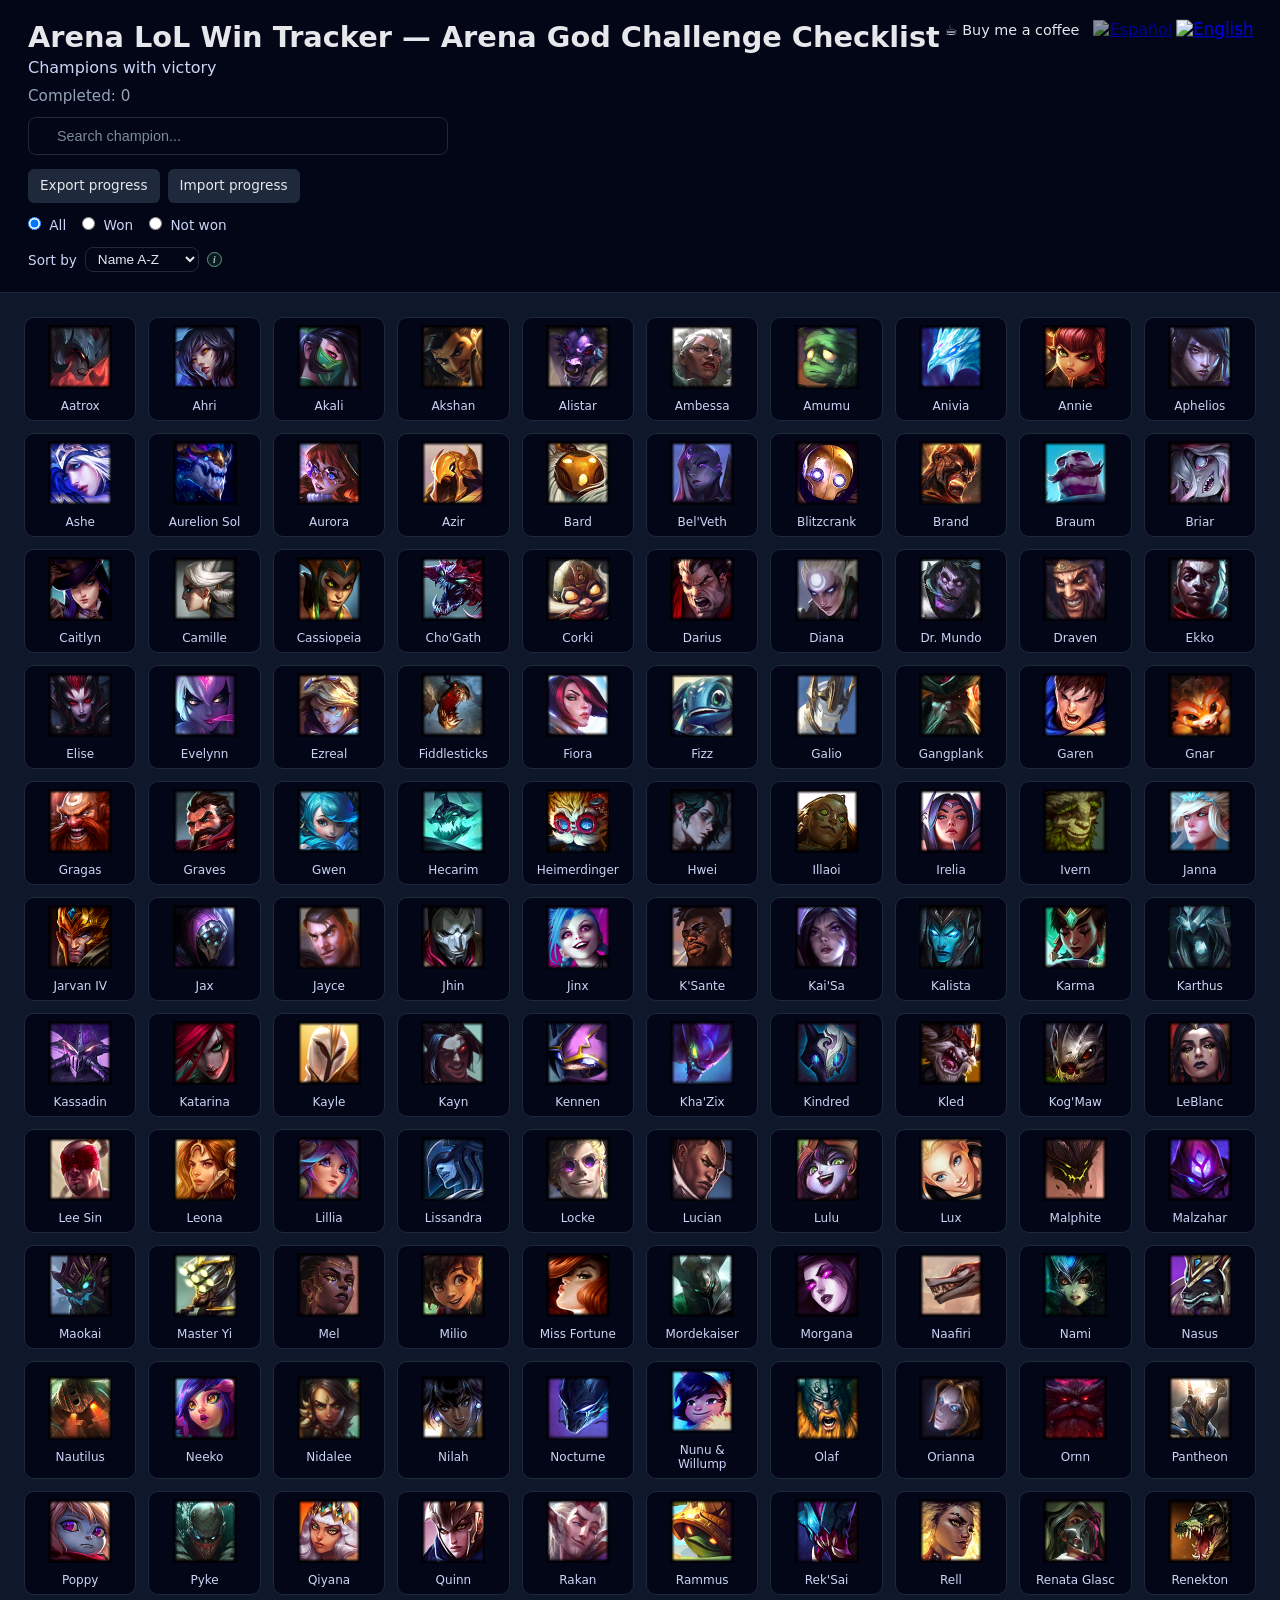
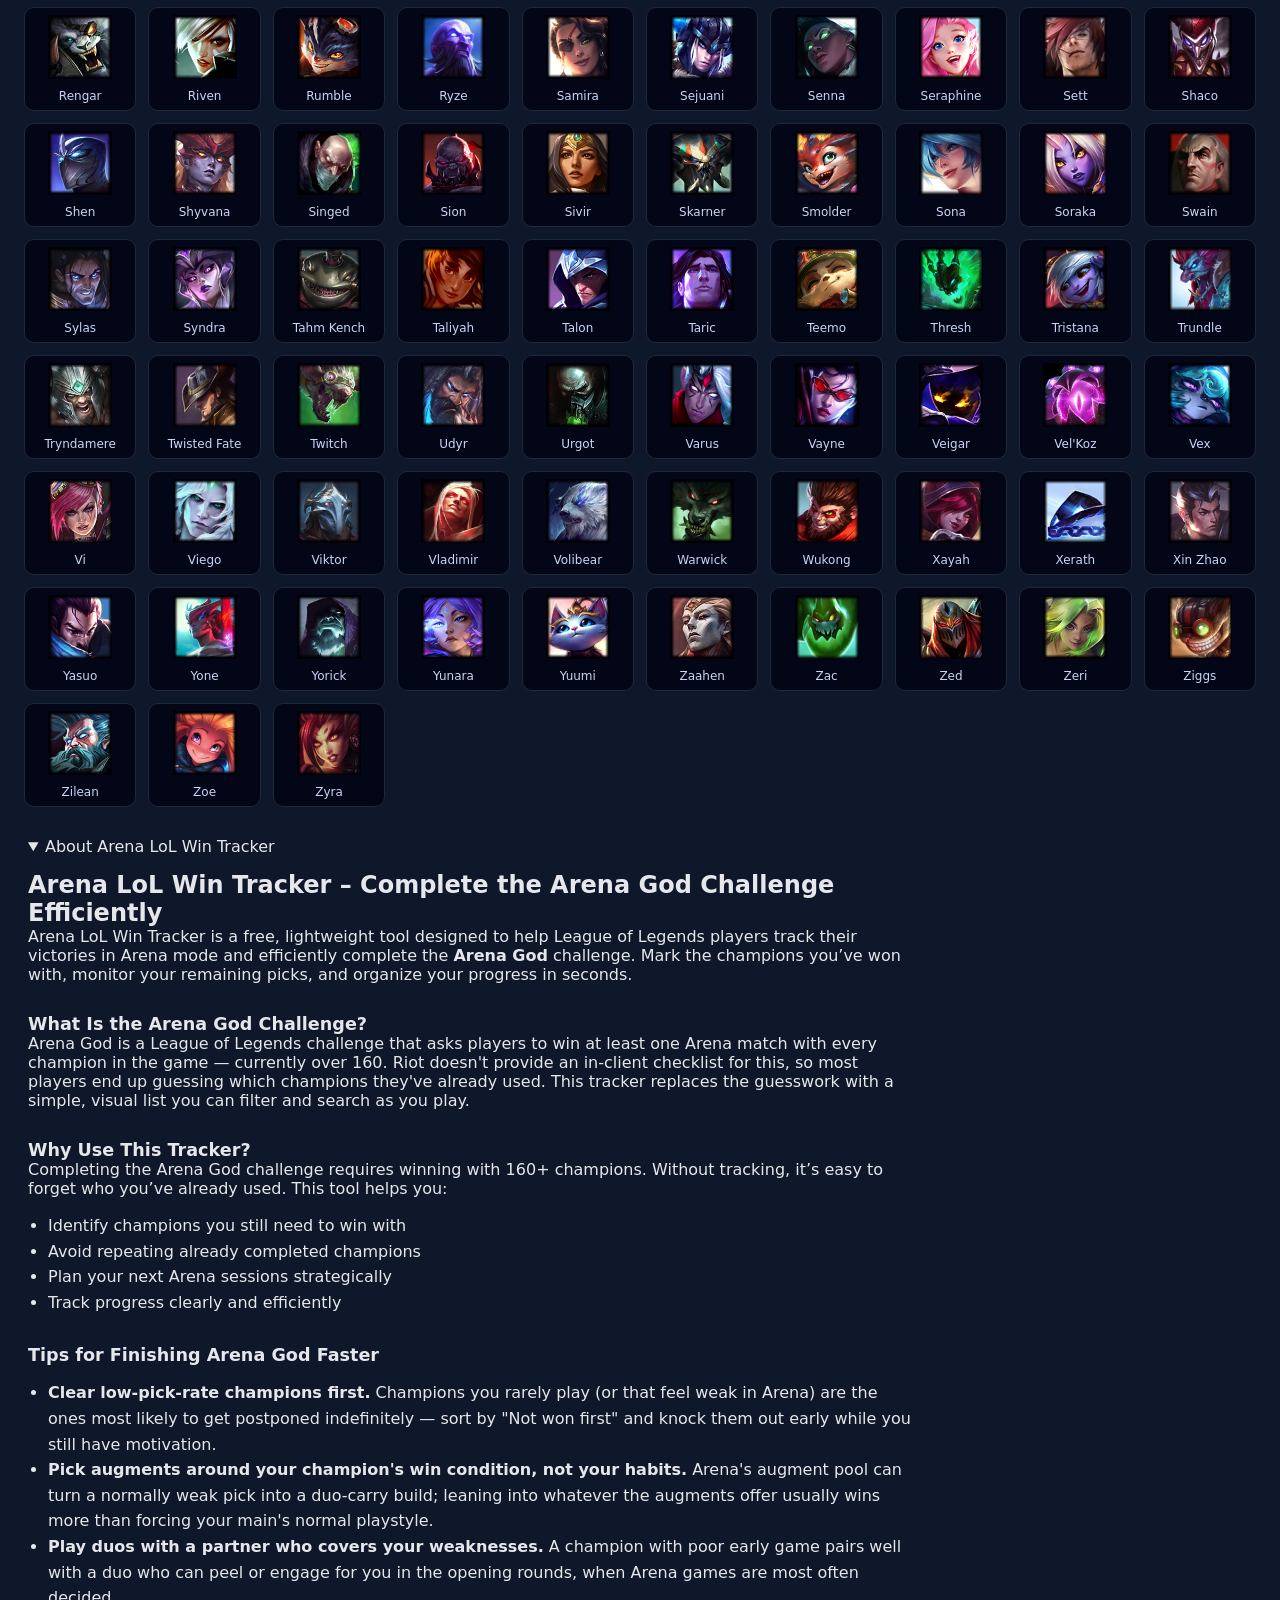
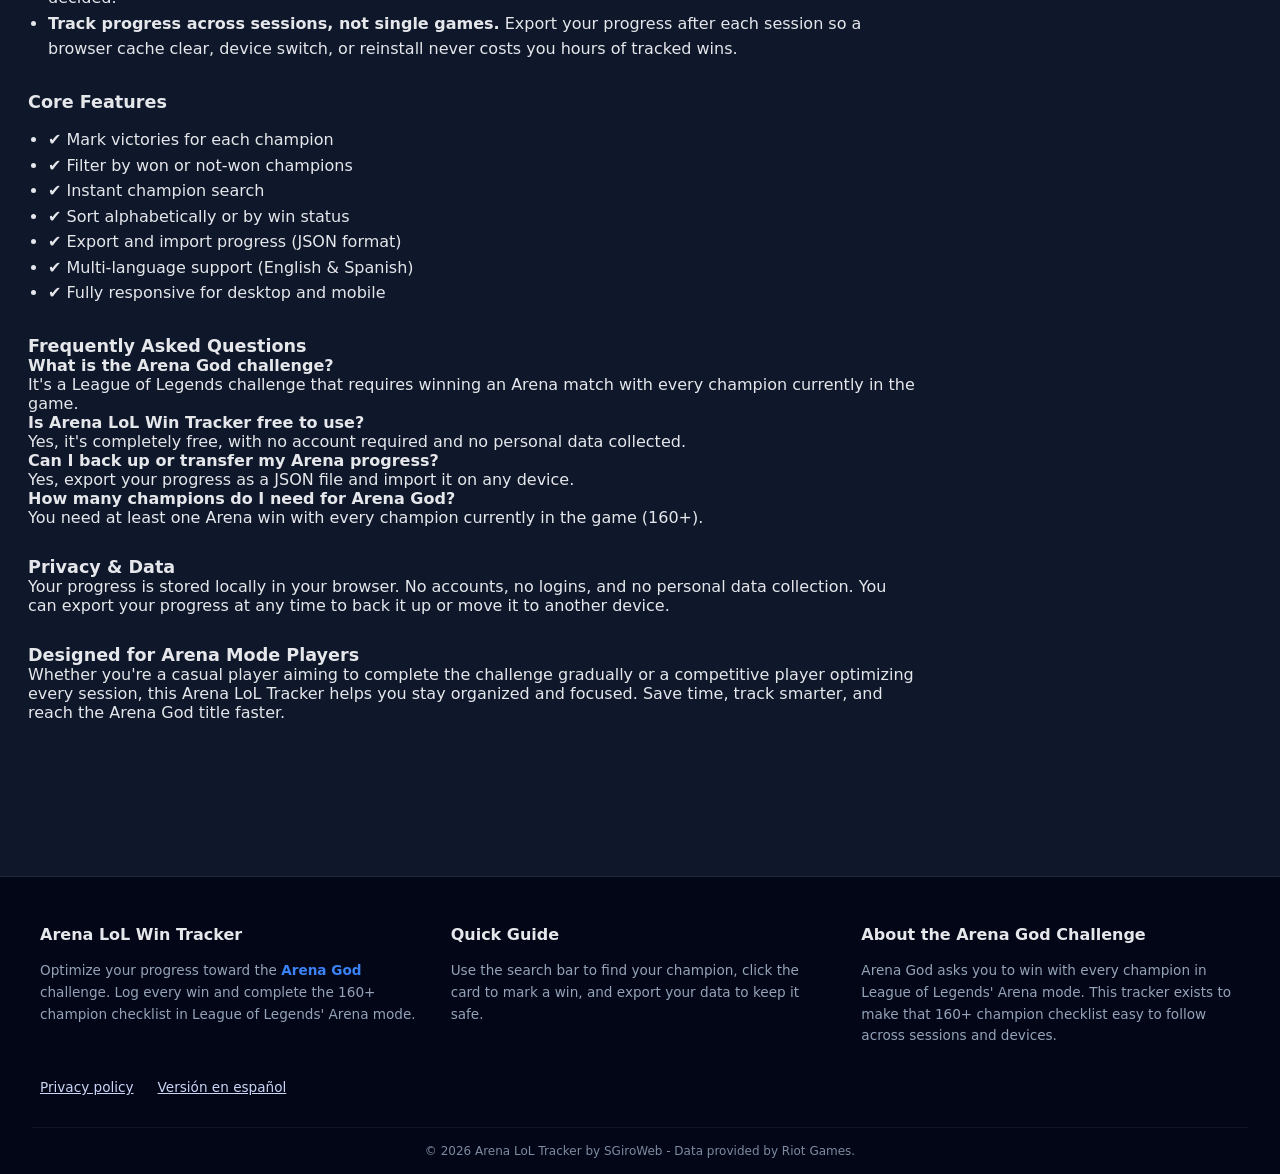
==== commit 6d99feec: "SEO: self-host champion portraits, fix H1/title keywords, real privacy contact - Download all 173 ch" ====
--- a/index.html
+++ b/index.html
@@ -2,12 +2,12 @@
 <html lang="en">
 <head>
   <meta charset="UTF-8" />
-  <title>Arena LoL Win Tracker</title>
+  <title>Arena LoL Win Tracker - Arena God Challenge Checklist</title>
   <!-- Hoja de estilos única y crítica: cargarla de forma no bloqueante sólo
        provocaba un flash sin estilos y un salto de layout. Son ~10 KB. -->
   <link rel="stylesheet" href="/style.css">
-  <link rel="icon" type="image/png" href="/assets/ini.png" />
-  <link rel="apple-touch-icon" href="/assets/ini.png" />
+  <link rel="icon" type="image/png" sizes="192x192" href="/assets/icon-192.png" />
+  <link rel="apple-touch-icon" href="/assets/icon-192.png" />
   <link rel="manifest" href="/site.webmanifest" />
   <meta name="theme-color" content="#020617">
 
@@ -40,12 +40,14 @@
   <link rel="alternate" hreflang="es" href="https://lolarenachampcounter.github.io/es/" />
   <link rel="alternate" hreflang="x-default" href="https://lolarenachampcounter.github.io/" />
 
-  <!-- Preconnects: acelera la primera carga de fuentes de datos externas -->
-  <link rel="preconnect" href="https://ddragon.leagueoflegends.com">
+  <!-- Preconnects: acelera la primera carga de fuentes de datos externas.
+       ddragon ya no está aquí: los retratos de campeón se autoalojan
+       (assets/champions/); ddragon sólo se usa en el fallback JS si ese
+       asset local llegara a fallar, un caso raro que no merece una
+       conexión anticipada en cada visita. -->
   <link rel="preconnect" href="https://flagcdn.com">
   <link rel="preconnect" href="https://pagead2.googlesyndication.com" crossorigin>
   <link rel="preconnect" href="https://plausible.io">
-  <link rel="dns-prefetch" href="https://ddragon.leagueoflegends.com">
 
   <!-- Google AdSense: el script cargador vive al final de <body> para no
        competir por CPU y ancho de banda con el render inicial. -->
@@ -142,8 +144,8 @@
 <body class="base">
   <header class="header">
   <div class="header-left">
-    <h1>Arena LoL Win Tracker</h1>
-    <p class="subtitle">Arena God Challenge checklist · Champions with victory</p>
+    <h1>Arena LoL Win Tracker — Arena God Challenge Checklist</h1>
+    <p class="subtitle">Champions with victory</p>
 
     <div id="counter" class="counter">Completed: 0</div>
 
@@ -232,179 +234,179 @@
          app.js sólo hidrata este marcado. No editar a mano. -->
     <div id="championsGrid" class="grid" data-prerendered="true">
       <!-- CHAMPIONS:START -->
-      <button type="button" class="champion" data-champion-id="Aatrox" aria-pressed="false"><img src="https://ddragon.leagueoflegends.com/cdn/16.17.1/img/champion/Aatrox.png" alt="Aatrox" width="64" height="64" decoding="async" loading="eager" fetchpriority="high" /><span class="champion-name">Aatrox</span></button>
-      <button type="button" class="champion" data-champion-id="Ahri" aria-pressed="false"><img src="https://ddragon.leagueoflegends.com/cdn/16.17.1/img/champion/Ahri.png" alt="Ahri" width="64" height="64" decoding="async" loading="eager" fetchpriority="high" /><span class="champion-name">Ahri</span></button>
-      <button type="button" class="champion" data-champion-id="Akali" aria-pressed="false"><img src="https://ddragon.leagueoflegends.com/cdn/16.17.1/img/champion/Akali.png" alt="Akali" width="64" height="64" decoding="async" loading="eager" fetchpriority="high" /><span class="champion-name">Akali</span></button>
-      <button type="button" class="champion" data-champion-id="Akshan" aria-pressed="false"><img src="https://ddragon.leagueoflegends.com/cdn/16.17.1/img/champion/Akshan.png" alt="Akshan" width="64" height="64" decoding="async" loading="eager" fetchpriority="high" /><span class="champion-name">Akshan</span></button>
-      <button type="button" class="champion" data-champion-id="Alistar" aria-pressed="false"><img src="https://ddragon.leagueoflegends.com/cdn/16.17.1/img/champion/Alistar.png" alt="Alistar" width="64" height="64" decoding="async" loading="eager" fetchpriority="high" /><span class="champion-name">Alistar</span></button>
-      <button type="button" class="champion" data-champion-id="Ambessa" aria-pressed="false"><img src="https://ddragon.leagueoflegends.com/cdn/16.17.1/img/champion/Ambessa.png" alt="Ambessa" width="64" height="64" decoding="async" loading="eager" fetchpriority="high" /><span class="champion-name">Ambessa</span></button>
-      <button type="button" class="champion" data-champion-id="Amumu" aria-pressed="false"><img src="https://ddragon.leagueoflegends.com/cdn/16.17.1/img/champion/Amumu.png" alt="Amumu" width="64" height="64" decoding="async" loading="eager" fetchpriority="high" /><span class="champion-name">Amumu</span></button>
-      <button type="button" class="champion" data-champion-id="Anivia" aria-pressed="false"><img src="https://ddragon.leagueoflegends.com/cdn/16.17.1/img/champion/Anivia.png" alt="Anivia" width="64" height="64" decoding="async" loading="eager" fetchpriority="high" /><span class="champion-name">Anivia</span></button>
-      <button type="button" class="champion" data-champion-id="Annie" aria-pressed="false"><img src="https://ddragon.leagueoflegends.com/cdn/16.17.1/img/champion/Annie.png" alt="Annie" width="64" height="64" decoding="async" loading="eager" fetchpriority="high" /><span class="champion-name">Annie</span></button>
-      <button type="button" class="champion" data-champion-id="Aphelios" aria-pressed="false"><img src="https://ddragon.leagueoflegends.com/cdn/16.17.1/img/champion/Aphelios.png" alt="Aphelios" width="64" height="64" decoding="async" loading="eager" fetchpriority="high" /><span class="champion-name">Aphelios</span></button>
-      <button type="button" class="champion" data-champion-id="Ashe" aria-pressed="false"><img src="https://ddragon.leagueoflegends.com/cdn/16.17.1/img/champion/Ashe.png" alt="Ashe" width="64" height="64" decoding="async" loading="eager" fetchpriority="high" /><span class="champion-name">Ashe</span></button>
-      <button type="button" class="champion" data-champion-id="AurelionSol" aria-pressed="false"><img src="https://ddragon.leagueoflegends.com/cdn/16.17.1/img/champion/AurelionSol.png" alt="Aurelion Sol" width="64" height="64" decoding="async" loading="eager" fetchpriority="high" /><span class="champion-name">Aurelion Sol</span></button>
-      <button type="button" class="champion" data-champion-id="Aurora" aria-pressed="false"><img src="https://ddragon.leagueoflegends.com/cdn/16.17.1/img/champion/Aurora.png" alt="Aurora" width="64" height="64" decoding="async" loading="lazy" /><span class="champion-name">Aurora</span></button>
-      <button type="button" class="champion" data-champion-id="Azir" aria-pressed="false"><img src="https://ddragon.leagueoflegends.com/cdn/16.17.1/img/champion/Azir.png" alt="Azir" width="64" height="64" decoding="async" loading="lazy" /><span class="champion-name">Azir</span></button>
-      <button type="button" class="champion" data-champion-id="Bard" aria-pressed="false"><img src="https://ddragon.leagueoflegends.com/cdn/16.17.1/img/champion/Bard.png" alt="Bard" width="64" height="64" decoding="async" loading="lazy" /><span class="champion-name">Bard</span></button>
-      <button type="button" class="champion" data-champion-id="Belveth" aria-pressed="false"><img src="https://ddragon.leagueoflegends.com/cdn/16.17.1/img/champion/Belveth.png" alt="Bel'Veth" width="64" height="64" decoding="async" loading="lazy" /><span class="champion-name">Bel'Veth</span></button>
-      <button type="button" class="champion" data-champion-id="Blitzcrank" aria-pressed="false"><img src="https://ddragon.leagueoflegends.com/cdn/16.17.1/img/champion/Blitzcrank.png" alt="Blitzcrank" width="64" height="64" decoding="async" loading="lazy" /><span class="champion-name">Blitzcrank</span></button>
-      <button type="button" class="champion" data-champion-id="Brand" aria-pressed="false"><img src="https://ddragon.leagueoflegends.com/cdn/16.17.1/img/champion/Brand.png" alt="Brand" width="64" height="64" decoding="async" loading="lazy" /><span class="champion-name">Brand</span></button>
-      <button type="button" class="champion" data-champion-id="Braum" aria-pressed="false"><img src="https://ddragon.leagueoflegends.com/cdn/16.17.1/img/champion/Braum.png" alt="Braum" width="64" height="64" decoding="async" loading="lazy" /><span class="champion-name">Braum</span></button>
-      <button type="button" class="champion" data-champion-id="Briar" aria-pressed="false"><img src="https://ddragon.leagueoflegends.com/cdn/16.17.1/img/champion/Briar.png" alt="Briar" width="64" height="64" decoding="async" loading="lazy" /><span class="champion-name">Briar</span></button>
-      <button type="button" class="champion" data-champion-id="Caitlyn" aria-pressed="false"><img src="https://ddragon.leagueoflegends.com/cdn/16.17.1/img/champion/Caitlyn.png" alt="Caitlyn" width="64" height="64" decoding="async" loading="lazy" /><span class="champion-name">Caitlyn</span></button>
-      <button type="button" class="champion" data-champion-id="Camille" aria-pressed="false"><img src="https://ddragon.leagueoflegends.com/cdn/16.17.1/img/champion/Camille.png" alt="Camille" width="64" height="64" decoding="async" loading="lazy" /><span class="champion-name">Camille</span></button>
-      <button type="button" class="champion" data-champion-id="Cassiopeia" aria-pressed="false"><img src="https://ddragon.leagueoflegends.com/cdn/16.17.1/img/champion/Cassiopeia.png" alt="Cassiopeia" width="64" height="64" decoding="async" loading="lazy" /><span class="champion-name">Cassiopeia</span></button>
-      <button type="button" class="champion" data-champion-id="Chogath" aria-pressed="false"><img src="https://ddragon.leagueoflegends.com/cdn/16.17.1/img/champion/Chogath.png" alt="Cho'Gath" width="64" height="64" decoding="async" loading="lazy" /><span class="champion-name">Cho'Gath</span></button>
-      <button type="button" class="champion" data-champion-id="Corki" aria-pressed="false"><img src="https://ddragon.leagueoflegends.com/cdn/16.17.1/img/champion/Corki.png" alt="Corki" width="64" height="64" decoding="async" loading="lazy" /><span class="champion-name">Corki</span></button>
-      <button type="button" class="champion" data-champion-id="Darius" aria-pressed="false"><img src="https://ddragon.leagueoflegends.com/cdn/16.17.1/img/champion/Darius.png" alt="Darius" width="64" height="64" decoding="async" loading="lazy" /><span class="champion-name">Darius</span></button>
-      <button type="button" class="champion" data-champion-id="Diana" aria-pressed="false"><img src="https://ddragon.leagueoflegends.com/cdn/16.17.1/img/champion/Diana.png" alt="Diana" width="64" height="64" decoding="async" loading="lazy" /><span class="champion-name">Diana</span></button>
-      <button type="button" class="champion" data-champion-id="DrMundo" aria-pressed="false"><img src="https://ddragon.leagueoflegends.com/cdn/16.17.1/img/champion/DrMundo.png" alt="Dr. Mundo" width="64" height="64" decoding="async" loading="lazy" /><span class="champion-name">Dr. Mundo</span></button>
-      <button type="button" class="champion" data-champion-id="Draven" aria-pressed="false"><img src="https://ddragon.leagueoflegends.com/cdn/16.17.1/img/champion/Draven.png" alt="Draven" width="64" height="64" decoding="async" loading="lazy" /><span class="champion-name">Draven</span></button>
-      <button type="button" class="champion" data-champion-id="Ekko" aria-pressed="false"><img src="https://ddragon.leagueoflegends.com/cdn/16.17.1/img/champion/Ekko.png" alt="Ekko" width="64" height="64" decoding="async" loading="lazy" /><span class="champion-name">Ekko</span></button>
-      <button type="button" class="champion" data-champion-id="Elise" aria-pressed="false"><img src="https://ddragon.leagueoflegends.com/cdn/16.17.1/img/champion/Elise.png" alt="Elise" width="64" height="64" decoding="async" loading="lazy" /><span class="champion-name">Elise</span></button>
-      <button type="button" class="champion" data-champion-id="Evelynn" aria-pressed="false"><img src="https://ddragon.leagueoflegends.com/cdn/16.17.1/img/champion/Evelynn.png" alt="Evelynn" width="64" height="64" decoding="async" loading="lazy" /><span class="champion-name">Evelynn</span></button>
-      <button type="button" class="champion" data-champion-id="Ezreal" aria-pressed="false"><img src="https://ddragon.leagueoflegends.com/cdn/16.17.1/img/champion/Ezreal.png" alt="Ezreal" width="64" height="64" decoding="async" loading="lazy" /><span class="champion-name">Ezreal</span></button>
-      <button type="button" class="champion" data-champion-id="Fiddlesticks" aria-pressed="false"><img src="https://ddragon.leagueoflegends.com/cdn/16.17.1/img/champion/Fiddlesticks.png" alt="Fiddlesticks" width="64" height="64" decoding="async" loading="lazy" /><span class="champion-name">Fiddlesticks</span></button>
-      <button type="button" class="champion" data-champion-id="Fiora" aria-pressed="false"><img src="https://ddragon.leagueoflegends.com/cdn/16.17.1/img/champion/Fiora.png" alt="Fiora" width="64" height="64" decoding="async" loading="lazy" /><span class="champion-name">Fiora</span></button>
-      <button type="button" class="champion" data-champion-id="Fizz" aria-pressed="false"><img src="https://ddragon.leagueoflegends.com/cdn/16.17.1/img/champion/Fizz.png" alt="Fizz" width="64" height="64" decoding="async" loading="lazy" /><span class="champion-name">Fizz</span></button>
-      <button type="button" class="champion" data-champion-id="Galio" aria-pressed="false"><img src="https://ddragon.leagueoflegends.com/cdn/16.17.1/img/champion/Galio.png" alt="Galio" width="64" height="64" decoding="async" loading="lazy" /><span class="champion-name">Galio</span></button>
-      <button type="button" class="champion" data-champion-id="Gangplank" aria-pressed="false"><img src="https://ddragon.leagueoflegends.com/cdn/16.17.1/img/champion/Gangplank.png" alt="Gangplank" width="64" height="64" decoding="async" loading="lazy" /><span class="champion-name">Gangplank</span></button>
-      <button type="button" class="champion" data-champion-id="Garen" aria-pressed="false"><img src="https://ddragon.leagueoflegends.com/cdn/16.17.1/img/champion/Garen.png" alt="Garen" width="64" height="64" decoding="async" loading="lazy" /><span class="champion-name">Garen</span></button>
-      <button type="button" class="champion" data-champion-id="Gnar" aria-pressed="false"><img src="https://ddragon.leagueoflegends.com/cdn/16.17.1/img/champion/Gnar.png" alt="Gnar" width="64" height="64" decoding="async" loading="lazy" /><span class="champion-name">Gnar</span></button>
-      <button type="button" class="champion" data-champion-id="Gragas" aria-pressed="false"><img src="https://ddragon.leagueoflegends.com/cdn/16.17.1/img/champion/Gragas.png" alt="Gragas" width="64" height="64" decoding="async" loading="lazy" /><span class="champion-name">Gragas</span></button>
-      <button type="button" class="champion" data-champion-id="Graves" aria-pressed="false"><img src="https://ddragon.leagueoflegends.com/cdn/16.17.1/img/champion/Graves.png" alt="Graves" width="64" height="64" decoding="async" loading="lazy" /><span class="champion-name">Graves</span></button>
-      <button type="button" class="champion" data-champion-id="Gwen" aria-pressed="false"><img src="https://ddragon.leagueoflegends.com/cdn/16.17.1/img/champion/Gwen.png" alt="Gwen" width="64" height="64" decoding="async" loading="lazy" /><span class="champion-name">Gwen</span></button>
-      <button type="button" class="champion" data-champion-id="Hecarim" aria-pressed="false"><img src="https://ddragon.leagueoflegends.com/cdn/16.17.1/img/champion/Hecarim.png" alt="Hecarim" width="64" height="64" decoding="async" loading="lazy" /><span class="champion-name">Hecarim</span></button>
-      <button type="button" class="champion" data-champion-id="Heimerdinger" aria-pressed="false"><img src="https://ddragon.leagueoflegends.com/cdn/16.17.1/img/champion/Heimerdinger.png" alt="Heimerdinger" width="64" height="64" decoding="async" loading="lazy" /><span class="champion-name">Heimerdinger</span></button>
-      <button type="button" class="champion" data-champion-id="Hwei" aria-pressed="false"><img src="https://ddragon.leagueoflegends.com/cdn/16.17.1/img/champion/Hwei.png" alt="Hwei" width="64" height="64" decoding="async" loading="lazy" /><span class="champion-name">Hwei</span></button>
-      <button type="button" class="champion" data-champion-id="Illaoi" aria-pressed="false"><img src="https://ddragon.leagueoflegends.com/cdn/16.17.1/img/champion/Illaoi.png" alt="Illaoi" width="64" height="64" decoding="async" loading="lazy" /><span class="champion-name">Illaoi</span></button>
-      <button type="button" class="champion" data-champion-id="Irelia" aria-pressed="false"><img src="https://ddragon.leagueoflegends.com/cdn/16.17.1/img/champion/Irelia.png" alt="Irelia" width="64" height="64" decoding="async" loading="lazy" /><span class="champion-name">Irelia</span></button>
-      <button type="button" class="champion" data-champion-id="Ivern" aria-pressed="false"><img src="https://ddragon.leagueoflegends.com/cdn/16.17.1/img/champion/Ivern.png" alt="Ivern" width="64" height="64" decoding="async" loading="lazy" /><span class="champion-name">Ivern</span></button>
-      <button type="button" class="champion" data-champion-id="Janna" aria-pressed="false"><img src="https://ddragon.leagueoflegends.com/cdn/16.17.1/img/champion/Janna.png" alt="Janna" width="64" height="64" decoding="async" loading="lazy" /><span class="champion-name">Janna</span></button>
-      <button type="button" class="champion" data-champion-id="JarvanIV" aria-pressed="false"><img src="https://ddragon.leagueoflegends.com/cdn/16.17.1/img/champion/JarvanIV.png" alt="Jarvan IV" width="64" height="64" decoding="async" loading="lazy" /><span class="champion-name">Jarvan IV</span></button>
-      <button type="button" class="champion" data-champion-id="Jax" aria-pressed="false"><img src="https://ddragon.leagueoflegends.com/cdn/16.17.1/img/champion/Jax.png" alt="Jax" width="64" height="64" decoding="async" loading="lazy" /><span class="champion-name">Jax</span></button>
-      <button type="button" class="champion" data-champion-id="Jayce" aria-pressed="false"><img src="https://ddragon.leagueoflegends.com/cdn/16.17.1/img/champion/Jayce.png" alt="Jayce" width="64" height="64" decoding="async" loading="lazy" /><span class="champion-name">Jayce</span></button>
-      <button type="button" class="champion" data-champion-id="Jhin" aria-pressed="false"><img src="https://ddragon.leagueoflegends.com/cdn/16.17.1/img/champion/Jhin.png" alt="Jhin" width="64" height="64" decoding="async" loading="lazy" /><span class="champion-name">Jhin</span></button>
-      <button type="button" class="champion" data-champion-id="Jinx" aria-pressed="false"><img src="https://ddragon.leagueoflegends.com/cdn/16.17.1/img/champion/Jinx.png" alt="Jinx" width="64" height="64" decoding="async" loading="lazy" /><span class="champion-name">Jinx</span></button>
-      <button type="button" class="champion" data-champion-id="KSante" aria-pressed="false"><img src="https://ddragon.leagueoflegends.com/cdn/16.17.1/img/champion/KSante.png" alt="K'Sante" width="64" height="64" decoding="async" loading="lazy" /><span class="champion-name">K'Sante</span></button>
-      <button type="button" class="champion" data-champion-id="Kaisa" aria-pressed="false"><img src="https://ddragon.leagueoflegends.com/cdn/16.17.1/img/champion/Kaisa.png" alt="Kai'Sa" width="64" height="64" decoding="async" loading="lazy" /><span class="champion-name">Kai'Sa</span></button>
-      <button type="button" class="champion" data-champion-id="Kalista" aria-pressed="false"><img src="https://ddragon.leagueoflegends.com/cdn/16.17.1/img/champion/Kalista.png" alt="Kalista" width="64" height="64" decoding="async" loading="lazy" /><span class="champion-name">Kalista</span></button>
-      <button type="button" class="champion" data-champion-id="Karma" aria-pressed="false"><img src="https://ddragon.leagueoflegends.com/cdn/16.17.1/img/champion/Karma.png" alt="Karma" width="64" height="64" decoding="async" loading="lazy" /><span class="champion-name">Karma</span></button>
-      <button type="button" class="champion" data-champion-id="Karthus" aria-pressed="false"><img src="https://ddragon.leagueoflegends.com/cdn/16.17.1/img/champion/Karthus.png" alt="Karthus" width="64" height="64" decoding="async" loading="lazy" /><span class="champion-name">Karthus</span></button>
-      <button type="button" class="champion" data-champion-id="Kassadin" aria-pressed="false"><img src="https://ddragon.leagueoflegends.com/cdn/16.17.1/img/champion/Kassadin.png" alt="Kassadin" width="64" height="64" decoding="async" loading="lazy" /><span class="champion-name">Kassadin</span></button>
-      <button type="button" class="champion" data-champion-id="Katarina" aria-pressed="false"><img src="https://ddragon.leagueoflegends.com/cdn/16.17.1/img/champion/Katarina.png" alt="Katarina" width="64" height="64" decoding="async" loading="lazy" /><span class="champion-name">Katarina</span></button>
-      <button type="button" class="champion" data-champion-id="Kayle" aria-pressed="false"><img src="https://ddragon.leagueoflegends.com/cdn/16.17.1/img/champion/Kayle.png" alt="Kayle" width="64" height="64" decoding="async" loading="lazy" /><span class="champion-name">Kayle</span></button>
-      <button type="button" class="champion" data-champion-id="Kayn" aria-pressed="false"><img src="https://ddragon.leagueoflegends.com/cdn/16.17.1/img/champion/Kayn.png" alt="Kayn" width="64" height="64" decoding="async" loading="lazy" /><span class="champion-name">Kayn</span></button>
-      <button type="button" class="champion" data-champion-id="Kennen" aria-pressed="false"><img src="https://ddragon.leagueoflegends.com/cdn/16.17.1/img/champion/Kennen.png" alt="Kennen" width="64" height="64" decoding="async" loading="lazy" /><span class="champion-name">Kennen</span></button>
-      <button type="button" class="champion" data-champion-id="Khazix" aria-pressed="false"><img src="https://ddragon.leagueoflegends.com/cdn/16.17.1/img/champion/Khazix.png" alt="Kha'Zix" width="64" height="64" decoding="async" loading="lazy" /><span class="champion-name">Kha'Zix</span></button>
-      <button type="button" class="champion" data-champion-id="Kindred" aria-pressed="false"><img src="https://ddragon.leagueoflegends.com/cdn/16.17.1/img/champion/Kindred.png" alt="Kindred" width="64" height="64" decoding="async" loading="lazy" /><span class="champion-name">Kindred</span></button>
-      <button type="button" class="champion" data-champion-id="Kled" aria-pressed="false"><img src="https://ddragon.leagueoflegends.com/cdn/16.17.1/img/champion/Kled.png" alt="Kled" width="64" height="64" decoding="async" loading="lazy" /><span class="champion-name">Kled</span></button>
-      <button type="button" class="champion" data-champion-id="KogMaw" aria-pressed="false"><img src="https://ddragon.leagueoflegends.com/cdn/16.17.1/img/champion/KogMaw.png" alt="Kog'Maw" width="64" height="64" decoding="async" loading="lazy" /><span class="champion-name">Kog'Maw</span></button>
-      <button type="button" class="champion" data-champion-id="Leblanc" aria-pressed="false"><img src="https://ddragon.leagueoflegends.com/cdn/16.17.1/img/champion/Leblanc.png" alt="LeBlanc" width="64" height="64" decoding="async" loading="lazy" /><span class="champion-name">LeBlanc</span></button>
-      <button type="button" class="champion" data-champion-id="LeeSin" aria-pressed="false"><img src="https://ddragon.leagueoflegends.com/cdn/16.17.1/img/champion/LeeSin.png" alt="Lee Sin" width="64" height="64" decoding="async" loading="lazy" /><span class="champion-name">Lee Sin</span></button>
-      <button type="button" class="champion" data-champion-id="Leona" aria-pressed="false"><img src="https://ddragon.leagueoflegends.com/cdn/16.17.1/img/champion/Leona.png" alt="Leona" width="64" height="64" decoding="async" loading="lazy" /><span class="champion-name">Leona</span></button>
-      <button type="button" class="champion" data-champion-id="Lillia" aria-pressed="false"><img src="https://ddragon.leagueoflegends.com/cdn/16.17.1/img/champion/Lillia.png" alt="Lillia" width="64" height="64" decoding="async" loading="lazy" /><span class="champion-name">Lillia</span></button>
-      <button type="button" class="champion" data-champion-id="Lissandra" aria-pressed="false"><img src="https://ddragon.leagueoflegends.com/cdn/16.17.1/img/champion/Lissandra.png" alt="Lissandra" width="64" height="64" decoding="async" loading="lazy" /><span class="champion-name">Lissandra</span></button>
-      <button type="button" class="champion" data-champion-id="Locke" aria-pressed="false"><img src="https://ddragon.leagueoflegends.com/cdn/16.17.1/img/champion/Locke.png" alt="Locke" width="64" height="64" decoding="async" loading="lazy" /><span class="champion-name">Locke</span></button>
-      <button type="button" class="champion" data-champion-id="Lucian" aria-pressed="false"><img src="https://ddragon.leagueoflegends.com/cdn/16.17.1/img/champion/Lucian.png" alt="Lucian" width="64" height="64" decoding="async" loading="lazy" /><span class="champion-name">Lucian</span></button>
-      <button type="button" class="champion" data-champion-id="Lulu" aria-pressed="false"><img src="https://ddragon.leagueoflegends.com/cdn/16.17.1/img/champion/Lulu.png" alt="Lulu" width="64" height="64" decoding="async" loading="lazy" /><span class="champion-name">Lulu</span></button>
-      <button type="button" class="champion" data-champion-id="Lux" aria-pressed="false"><img src="https://ddragon.leagueoflegends.com/cdn/16.17.1/img/champion/Lux.png" alt="Lux" width="64" height="64" decoding="async" loading="lazy" /><span class="champion-name">Lux</span></button>
-      <button type="button" class="champion" data-champion-id="Malphite" aria-pressed="false"><img src="https://ddragon.leagueoflegends.com/cdn/16.17.1/img/champion/Malphite.png" alt="Malphite" width="64" height="64" decoding="async" loading="lazy" /><span class="champion-name">Malphite</span></button>
-      <button type="button" class="champion" data-champion-id="Malzahar" aria-pressed="false"><img src="https://ddragon.leagueoflegends.com/cdn/16.17.1/img/champion/Malzahar.png" alt="Malzahar" width="64" height="64" decoding="async" loading="lazy" /><span class="champion-name">Malzahar</span></button>
-      <button type="button" class="champion" data-champion-id="Maokai" aria-pressed="false"><img src="https://ddragon.leagueoflegends.com/cdn/16.17.1/img/champion/Maokai.png" alt="Maokai" width="64" height="64" decoding="async" loading="lazy" /><span class="champion-name">Maokai</span></button>
-      <button type="button" class="champion" data-champion-id="MasterYi" aria-pressed="false"><img src="https://ddragon.leagueoflegends.com/cdn/16.17.1/img/champion/MasterYi.png" alt="Master Yi" width="64" height="64" decoding="async" loading="lazy" /><span class="champion-name">Master Yi</span></button>
-      <button type="button" class="champion" data-champion-id="Mel" aria-pressed="false"><img src="https://ddragon.leagueoflegends.com/cdn/16.17.1/img/champion/Mel.png" alt="Mel" width="64" height="64" decoding="async" loading="lazy" /><span class="champion-name">Mel</span></button>
-      <button type="button" class="champion" data-champion-id="Milio" aria-pressed="false"><img src="https://ddragon.leagueoflegends.com/cdn/16.17.1/img/champion/Milio.png" alt="Milio" width="64" height="64" decoding="async" loading="lazy" /><span class="champion-name">Milio</span></button>
-      <button type="button" class="champion" data-champion-id="MissFortune" aria-pressed="false"><img src="https://ddragon.leagueoflegends.com/cdn/16.17.1/img/champion/MissFortune.png" alt="Miss Fortune" width="64" height="64" decoding="async" loading="lazy" /><span class="champion-name">Miss Fortune</span></button>
-      <button type="button" class="champion" data-champion-id="MonkeyKing" aria-pressed="false"><img src="https://ddragon.leagueoflegends.com/cdn/16.17.1/img/champion/MonkeyKing.png" alt="Wukong" width="64" height="64" decoding="async" loading="lazy" /><span class="champion-name">Wukong</span></button>
-      <button type="button" class="champion" data-champion-id="Mordekaiser" aria-pressed="false"><img src="https://ddragon.leagueoflegends.com/cdn/16.17.1/img/champion/Mordekaiser.png" alt="Mordekaiser" width="64" height="64" decoding="async" loading="lazy" /><span class="champion-name">Mordekaiser</span></button>
-      <button type="button" class="champion" data-champion-id="Morgana" aria-pressed="false"><img src="https://ddragon.leagueoflegends.com/cdn/16.17.1/img/champion/Morgana.png" alt="Morgana" width="64" height="64" decoding="async" loading="lazy" /><span class="champion-name">Morgana</span></button>
-      <button type="button" class="champion" data-champion-id="Naafiri" aria-pressed="false"><img src="https://ddragon.leagueoflegends.com/cdn/16.17.1/img/champion/Naafiri.png" alt="Naafiri" width="64" height="64" decoding="async" loading="lazy" /><span class="champion-name">Naafiri</span></button>
-      <button type="button" class="champion" data-champion-id="Nami" aria-pressed="false"><img src="https://ddragon.leagueoflegends.com/cdn/16.17.1/img/champion/Nami.png" alt="Nami" width="64" height="64" decoding="async" loading="lazy" /><span class="champion-name">Nami</span></button>
-      <button type="button" class="champion" data-champion-id="Nasus" aria-pressed="false"><img src="https://ddragon.leagueoflegends.com/cdn/16.17.1/img/champion/Nasus.png" alt="Nasus" width="64" height="64" decoding="async" loading="lazy" /><span class="champion-name">Nasus</span></button>
-      <button type="button" class="champion" data-champion-id="Nautilus" aria-pressed="false"><img src="https://ddragon.leagueoflegends.com/cdn/16.17.1/img/champion/Nautilus.png" alt="Nautilus" width="64" height="64" decoding="async" loading="lazy" /><span class="champion-name">Nautilus</span></button>
-      <button type="button" class="champion" data-champion-id="Neeko" aria-pressed="false"><img src="https://ddragon.leagueoflegends.com/cdn/16.17.1/img/champion/Neeko.png" alt="Neeko" width="64" height="64" decoding="async" loading="lazy" /><span class="champion-name">Neeko</span></button>
-      <button type="button" class="champion" data-champion-id="Nidalee" aria-pressed="false"><img src="https://ddragon.leagueoflegends.com/cdn/16.17.1/img/champion/Nidalee.png" alt="Nidalee" width="64" height="64" decoding="async" loading="lazy" /><span class="champion-name">Nidalee</span></button>
-      <button type="button" class="champion" data-champion-id="Nilah" aria-pressed="false"><img src="https://ddragon.leagueoflegends.com/cdn/16.17.1/img/champion/Nilah.png" alt="Nilah" width="64" height="64" decoding="async" loading="lazy" /><span class="champion-name">Nilah</span></button>
-      <button type="button" class="champion" data-champion-id="Nocturne" aria-pressed="false"><img src="https://ddragon.leagueoflegends.com/cdn/16.17.1/img/champion/Nocturne.png" alt="Nocturne" width="64" height="64" decoding="async" loading="lazy" /><span class="champion-name">Nocturne</span></button>
-      <button type="button" class="champion" data-champion-id="Nunu" aria-pressed="false"><img src="https://ddragon.leagueoflegends.com/cdn/16.17.1/img/champion/Nunu.png" alt="Nunu &amp; Willump" width="64" height="64" decoding="async" loading="lazy" /><span class="champion-name">Nunu &amp; Willump</span></button>
-      <button type="button" class="champion" data-champion-id="Olaf" aria-pressed="false"><img src="https://ddragon.leagueoflegends.com/cdn/16.17.1/img/champion/Olaf.png" alt="Olaf" width="64" height="64" decoding="async" loading="lazy" /><span class="champion-name">Olaf</span></button>
-      <button type="button" class="champion" data-champion-id="Orianna" aria-pressed="false"><img src="https://ddragon.leagueoflegends.com/cdn/16.17.1/img/champion/Orianna.png" alt="Orianna" width="64" height="64" decoding="async" loading="lazy" /><span class="champion-name">Orianna</span></button>
-      <button type="button" class="champion" data-champion-id="Ornn" aria-pressed="false"><img src="https://ddragon.leagueoflegends.com/cdn/16.17.1/img/champion/Ornn.png" alt="Ornn" width="64" height="64" decoding="async" loading="lazy" /><span class="champion-name">Ornn</span></button>
-      <button type="button" class="champion" data-champion-id="Pantheon" aria-pressed="false"><img src="https://ddragon.leagueoflegends.com/cdn/16.17.1/img/champion/Pantheon.png" alt="Pantheon" width="64" height="64" decoding="async" loading="lazy" /><span class="champion-name">Pantheon</span></button>
-      <button type="button" class="champion" data-champion-id="Poppy" aria-pressed="false"><img src="https://ddragon.leagueoflegends.com/cdn/16.17.1/img/champion/Poppy.png" alt="Poppy" width="64" height="64" decoding="async" loading="lazy" /><span class="champion-name">Poppy</span></button>
-      <button type="button" class="champion" data-champion-id="Pyke" aria-pressed="false"><img src="https://ddragon.leagueoflegends.com/cdn/16.17.1/img/champion/Pyke.png" alt="Pyke" width="64" height="64" decoding="async" loading="lazy" /><span class="champion-name">Pyke</span></button>
-      <button type="button" class="champion" data-champion-id="Qiyana" aria-pressed="false"><img src="https://ddragon.leagueoflegends.com/cdn/16.17.1/img/champion/Qiyana.png" alt="Qiyana" width="64" height="64" decoding="async" loading="lazy" /><span class="champion-name">Qiyana</span></button>
-      <button type="button" class="champion" data-champion-id="Quinn" aria-pressed="false"><img src="https://ddragon.leagueoflegends.com/cdn/16.17.1/img/champion/Quinn.png" alt="Quinn" width="64" height="64" decoding="async" loading="lazy" /><span class="champion-name">Quinn</span></button>
-      <button type="button" class="champion" data-champion-id="Rakan" aria-pressed="false"><img src="https://ddragon.leagueoflegends.com/cdn/16.17.1/img/champion/Rakan.png" alt="Rakan" width="64" height="64" decoding="async" loading="lazy" /><span class="champion-name">Rakan</span></button>
-      <button type="button" class="champion" data-champion-id="Rammus" aria-pressed="false"><img src="https://ddragon.leagueoflegends.com/cdn/16.17.1/img/champion/Rammus.png" alt="Rammus" width="64" height="64" decoding="async" loading="lazy" /><span class="champion-name">Rammus</span></button>
-      <button type="button" class="champion" data-champion-id="RekSai" aria-pressed="false"><img src="https://ddragon.leagueoflegends.com/cdn/16.17.1/img/champion/RekSai.png" alt="Rek'Sai" width="64" height="64" decoding="async" loading="lazy" /><span class="champion-name">Rek'Sai</span></button>
-      <button type="button" class="champion" data-champion-id="Rell" aria-pressed="false"><img src="https://ddragon.leagueoflegends.com/cdn/16.17.1/img/champion/Rell.png" alt="Rell" width="64" height="64" decoding="async" loading="lazy" /><span class="champion-name">Rell</span></button>
-      <button type="button" class="champion" data-champion-id="Renata" aria-pressed="false"><img src="https://ddragon.leagueoflegends.com/cdn/16.17.1/img/champion/Renata.png" alt="Renata Glasc" width="64" height="64" decoding="async" loading="lazy" /><span class="champion-name">Renata Glasc</span></button>
-      <button type="button" class="champion" data-champion-id="Renekton" aria-pressed="false"><img src="https://ddragon.leagueoflegends.com/cdn/16.17.1/img/champion/Renekton.png" alt="Renekton" width="64" height="64" decoding="async" loading="lazy" /><span class="champion-name">Renekton</span></button>
-      <button type="button" class="champion" data-champion-id="Rengar" aria-pressed="false"><img src="https://ddragon.leagueoflegends.com/cdn/16.17.1/img/champion/Rengar.png" alt="Rengar" width="64" height="64" decoding="async" loading="lazy" /><span class="champion-name">Rengar</span></button>
-      <button type="button" class="champion" data-champion-id="Riven" aria-pressed="false"><img src="https://ddragon.leagueoflegends.com/cdn/16.17.1/img/champion/Riven.png" alt="Riven" width="64" height="64" decoding="async" loading="lazy" /><span class="champion-name">Riven</span></button>
-      <button type="button" class="champion" data-champion-id="Rumble" aria-pressed="false"><img src="https://ddragon.leagueoflegends.com/cdn/16.17.1/img/champion/Rumble.png" alt="Rumble" width="64" height="64" decoding="async" loading="lazy" /><span class="champion-name">Rumble</span></button>
-      <button type="button" class="champion" data-champion-id="Ryze" aria-pressed="false"><img src="https://ddragon.leagueoflegends.com/cdn/16.17.1/img/champion/Ryze.png" alt="Ryze" width="64" height="64" decoding="async" loading="lazy" /><span class="champion-name">Ryze</span></button>
-      <button type="button" class="champion" data-champion-id="Samira" aria-pressed="false"><img src="https://ddragon.leagueoflegends.com/cdn/16.17.1/img/champion/Samira.png" alt="Samira" width="64" height="64" decoding="async" loading="lazy" /><span class="champion-name">Samira</span></button>
-      <button type="button" class="champion" data-champion-id="Sejuani" aria-pressed="false"><img src="https://ddragon.leagueoflegends.com/cdn/16.17.1/img/champion/Sejuani.png" alt="Sejuani" width="64" height="64" decoding="async" loading="lazy" /><span class="champion-name">Sejuani</span></button>
-      <button type="button" class="champion" data-champion-id="Senna" aria-pressed="false"><img src="https://ddragon.leagueoflegends.com/cdn/16.17.1/img/champion/Senna.png" alt="Senna" width="64" height="64" decoding="async" loading="lazy" /><span class="champion-name">Senna</span></button>
-      <button type="button" class="champion" data-champion-id="Seraphine" aria-pressed="false"><img src="https://ddragon.leagueoflegends.com/cdn/16.17.1/img/champion/Seraphine.png" alt="Seraphine" width="64" height="64" decoding="async" loading="lazy" /><span class="champion-name">Seraphine</span></button>
-      <button type="button" class="champion" data-champion-id="Sett" aria-pressed="false"><img src="https://ddragon.leagueoflegends.com/cdn/16.17.1/img/champion/Sett.png" alt="Sett" width="64" height="64" decoding="async" loading="lazy" /><span class="champion-name">Sett</span></button>
-      <button type="button" class="champion" data-champion-id="Shaco" aria-pressed="false"><img src="https://ddragon.leagueoflegends.com/cdn/16.17.1/img/champion/Shaco.png" alt="Shaco" width="64" height="64" decoding="async" loading="lazy" /><span class="champion-name">Shaco</span></button>
-      <button type="button" class="champion" data-champion-id="Shen" aria-pressed="false"><img src="https://ddragon.leagueoflegends.com/cdn/16.17.1/img/champion/Shen.png" alt="Shen" width="64" height="64" decoding="async" loading="lazy" /><span class="champion-name">Shen</span></button>
-      <button type="button" class="champion" data-champion-id="Shyvana" aria-pressed="false"><img src="https://ddragon.leagueoflegends.com/cdn/16.17.1/img/champion/Shyvana.png" alt="Shyvana" width="64" height="64" decoding="async" loading="lazy" /><span class="champion-name">Shyvana</span></button>
-      <button type="button" class="champion" data-champion-id="Singed" aria-pressed="false"><img src="https://ddragon.leagueoflegends.com/cdn/16.17.1/img/champion/Singed.png" alt="Singed" width="64" height="64" decoding="async" loading="lazy" /><span class="champion-name">Singed</span></button>
-      <button type="button" class="champion" data-champion-id="Sion" aria-pressed="false"><img src="https://ddragon.leagueoflegends.com/cdn/16.17.1/img/champion/Sion.png" alt="Sion" width="64" height="64" decoding="async" loading="lazy" /><span class="champion-name">Sion</span></button>
-      <button type="button" class="champion" data-champion-id="Sivir" aria-pressed="false"><img src="https://ddragon.leagueoflegends.com/cdn/16.17.1/img/champion/Sivir.png" alt="Sivir" width="64" height="64" decoding="async" loading="lazy" /><span class="champion-name">Sivir</span></button>
-      <button type="button" class="champion" data-champion-id="Skarner" aria-pressed="false"><img src="https://ddragon.leagueoflegends.com/cdn/16.17.1/img/champion/Skarner.png" alt="Skarner" width="64" height="64" decoding="async" loading="lazy" /><span class="champion-name">Skarner</span></button>
-      <button type="button" class="champion" data-champion-id="Smolder" aria-pressed="false"><img src="https://ddragon.leagueoflegends.com/cdn/16.17.1/img/champion/Smolder.png" alt="Smolder" width="64" height="64" decoding="async" loading="lazy" /><span class="champion-name">Smolder</span></button>
-      <button type="button" class="champion" data-champion-id="Sona" aria-pressed="false"><img src="https://ddragon.leagueoflegends.com/cdn/16.17.1/img/champion/Sona.png" alt="Sona" width="64" height="64" decoding="async" loading="lazy" /><span class="champion-name">Sona</span></button>
-      <button type="button" class="champion" data-champion-id="Soraka" aria-pressed="false"><img src="https://ddragon.leagueoflegends.com/cdn/16.17.1/img/champion/Soraka.png" alt="Soraka" width="64" height="64" decoding="async" loading="lazy" /><span class="champion-name">Soraka</span></button>
-      <button type="button" class="champion" data-champion-id="Swain" aria-pressed="false"><img src="https://ddragon.leagueoflegends.com/cdn/16.17.1/img/champion/Swain.png" alt="Swain" width="64" height="64" decoding="async" loading="lazy" /><span class="champion-name">Swain</span></button>
-      <button type="button" class="champion" data-champion-id="Sylas" aria-pressed="false"><img src="https://ddragon.leagueoflegends.com/cdn/16.17.1/img/champion/Sylas.png" alt="Sylas" width="64" height="64" decoding="async" loading="lazy" /><span class="champion-name">Sylas</span></button>
-      <button type="button" class="champion" data-champion-id="Syndra" aria-pressed="false"><img src="https://ddragon.leagueoflegends.com/cdn/16.17.1/img/champion/Syndra.png" alt="Syndra" width="64" height="64" decoding="async" loading="lazy" /><span class="champion-name">Syndra</span></button>
-      <button type="button" class="champion" data-champion-id="TahmKench" aria-pressed="false"><img src="https://ddragon.leagueoflegends.com/cdn/16.17.1/img/champion/TahmKench.png" alt="Tahm Kench" width="64" height="64" decoding="async" loading="lazy" /><span class="champion-name">Tahm Kench</span></button>
-      <button type="button" class="champion" data-champion-id="Taliyah" aria-pressed="false"><img src="https://ddragon.leagueoflegends.com/cdn/16.17.1/img/champion/Taliyah.png" alt="Taliyah" width="64" height="64" decoding="async" loading="lazy" /><span class="champion-name">Taliyah</span></button>
-      <button type="button" class="champion" data-champion-id="Talon" aria-pressed="false"><img src="https://ddragon.leagueoflegends.com/cdn/16.17.1/img/champion/Talon.png" alt="Talon" width="64" height="64" decoding="async" loading="lazy" /><span class="champion-name">Talon</span></button>
-      <button type="button" class="champion" data-champion-id="Taric" aria-pressed="false"><img src="https://ddragon.leagueoflegends.com/cdn/16.17.1/img/champion/Taric.png" alt="Taric" width="64" height="64" decoding="async" loading="lazy" /><span class="champion-name">Taric</span></button>
-      <button type="button" class="champion" data-champion-id="Teemo" aria-pressed="false"><img src="https://ddragon.leagueoflegends.com/cdn/16.17.1/img/champion/Teemo.png" alt="Teemo" width="64" height="64" decoding="async" loading="lazy" /><span class="champion-name">Teemo</span></button>
-      <button type="button" class="champion" data-champion-id="Thresh" aria-pressed="false"><img src="https://ddragon.leagueoflegends.com/cdn/16.17.1/img/champion/Thresh.png" alt="Thresh" width="64" height="64" decoding="async" loading="lazy" /><span class="champion-name">Thresh</span></button>
-      <button type="button" class="champion" data-champion-id="Tristana" aria-pressed="false"><img src="https://ddragon.leagueoflegends.com/cdn/16.17.1/img/champion/Tristana.png" alt="Tristana" width="64" height="64" decoding="async" loading="lazy" /><span class="champion-name">Tristana</span></button>
-      <button type="button" class="champion" data-champion-id="Trundle" aria-pressed="false"><img src="https://ddragon.leagueoflegends.com/cdn/16.17.1/img/champion/Trundle.png" alt="Trundle" width="64" height="64" decoding="async" loading="lazy" /><span class="champion-name">Trundle</span></button>
-      <button type="button" class="champion" data-champion-id="Tryndamere" aria-pressed="false"><img src="https://ddragon.leagueoflegends.com/cdn/16.17.1/img/champion/Tryndamere.png" alt="Tryndamere" width="64" height="64" decoding="async" loading="lazy" /><span class="champion-name">Tryndamere</span></button>
-      <button type="button" class="champion" data-champion-id="TwistedFate" aria-pressed="false"><img src="https://ddragon.leagueoflegends.com/cdn/16.17.1/img/champion/TwistedFate.png" alt="Twisted Fate" width="64" height="64" decoding="async" loading="lazy" /><span class="champion-name">Twisted Fate</span></button>
-      <button type="button" class="champion" data-champion-id="Twitch" aria-pressed="false"><img src="https://ddragon.leagueoflegends.com/cdn/16.17.1/img/champion/Twitch.png" alt="Twitch" width="64" height="64" decoding="async" loading="lazy" /><span class="champion-name">Twitch</span></button>
-      <button type="button" class="champion" data-champion-id="Udyr" aria-pressed="false"><img src="https://ddragon.leagueoflegends.com/cdn/16.17.1/img/champion/Udyr.png" alt="Udyr" width="64" height="64" decoding="async" loading="lazy" /><span class="champion-name">Udyr</span></button>
-      <button type="button" class="champion" data-champion-id="Urgot" aria-pressed="false"><img src="https://ddragon.leagueoflegends.com/cdn/16.17.1/img/champion/Urgot.png" alt="Urgot" width="64" height="64" decoding="async" loading="lazy" /><span class="champion-name">Urgot</span></button>
-      <button type="button" class="champion" data-champion-id="Varus" aria-pressed="false"><img src="https://ddragon.leagueoflegends.com/cdn/16.17.1/img/champion/Varus.png" alt="Varus" width="64" height="64" decoding="async" loading="lazy" /><span class="champion-name">Varus</span></button>
-      <button type="button" class="champion" data-champion-id="Vayne" aria-pressed="false"><img src="https://ddragon.leagueoflegends.com/cdn/16.17.1/img/champion/Vayne.png" alt="Vayne" width="64" height="64" decoding="async" loading="lazy" /><span class="champion-name">Vayne</span></button>
-      <button type="button" class="champion" data-champion-id="Veigar" aria-pressed="false"><img src="https://ddragon.leagueoflegends.com/cdn/16.17.1/img/champion/Veigar.png" alt="Veigar" width="64" height="64" decoding="async" loading="lazy" /><span class="champion-name">Veigar</span></button>
-      <button type="button" class="champion" data-champion-id="Velkoz" aria-pressed="false"><img src="https://ddragon.leagueoflegends.com/cdn/16.17.1/img/champion/Velkoz.png" alt="Vel'Koz" width="64" height="64" decoding="async" loading="lazy" /><span class="champion-name">Vel'Koz</span></button>
-      <button type="button" class="champion" data-champion-id="Vex" aria-pressed="false"><img src="https://ddragon.leagueoflegends.com/cdn/16.17.1/img/champion/Vex.png" alt="Vex" width="64" height="64" decoding="async" loading="lazy" /><span class="champion-name">Vex</span></button>
-      <button type="button" class="champion" data-champion-id="Vi" aria-pressed="false"><img src="https://ddragon.leagueoflegends.com/cdn/16.17.1/img/champion/Vi.png" alt="Vi" width="64" height="64" decoding="async" loading="lazy" /><span class="champion-name">Vi</span></button>
-      <button type="button" class="champion" data-champion-id="Viego" aria-pressed="false"><img src="https://ddragon.leagueoflegends.com/cdn/16.17.1/img/champion/Viego.png" alt="Viego" width="64" height="64" decoding="async" loading="lazy" /><span class="champion-name">Viego</span></button>
-      <button type="button" class="champion" data-champion-id="Viktor" aria-pressed="false"><img src="https://ddragon.leagueoflegends.com/cdn/16.17.1/img/champion/Viktor.png" alt="Viktor" width="64" height="64" decoding="async" loading="lazy" /><span class="champion-name">Viktor</span></button>
-      <button type="button" class="champion" data-champion-id="Vladimir" aria-pressed="false"><img src="https://ddragon.leagueoflegends.com/cdn/16.17.1/img/champion/Vladimir.png" alt="Vladimir" width="64" height="64" decoding="async" loading="lazy" /><span class="champion-name">Vladimir</span></button>
-      <button type="button" class="champion" data-champion-id="Volibear" aria-pressed="false"><img src="https://ddragon.leagueoflegends.com/cdn/16.17.1/img/champion/Volibear.png" alt="Volibear" width="64" height="64" decoding="async" loading="lazy" /><span class="champion-name">Volibear</span></button>
-      <button type="button" class="champion" data-champion-id="Warwick" aria-pressed="false"><img src="https://ddragon.leagueoflegends.com/cdn/16.17.1/img/champion/Warwick.png" alt="Warwick" width="64" height="64" decoding="async" loading="lazy" /><span class="champion-name">Warwick</span></button>
-      <button type="button" class="champion" data-champion-id="Xayah" aria-pressed="false"><img src="https://ddragon.leagueoflegends.com/cdn/16.17.1/img/champion/Xayah.png" alt="Xayah" width="64" height="64" decoding="async" loading="lazy" /><span class="champion-name">Xayah</span></button>
-      <button type="button" class="champion" data-champion-id="Xerath" aria-pressed="false"><img src="https://ddragon.leagueoflegends.com/cdn/16.17.1/img/champion/Xerath.png" alt="Xerath" width="64" height="64" decoding="async" loading="lazy" /><span class="champion-name">Xerath</span></button>
-      <button type="button" class="champion" data-champion-id="XinZhao" aria-pressed="false"><img src="https://ddragon.leagueoflegends.com/cdn/16.17.1/img/champion/XinZhao.png" alt="Xin Zhao" width="64" height="64" decoding="async" loading="lazy" /><span class="champion-name">Xin Zhao</span></button>
-      <button type="button" class="champion" data-champion-id="Yasuo" aria-pressed="false"><img src="https://ddragon.leagueoflegends.com/cdn/16.17.1/img/champion/Yasuo.png" alt="Yasuo" width="64" height="64" decoding="async" loading="lazy" /><span class="champion-name">Yasuo</span></button>
-      <button type="button" class="champion" data-champion-id="Yone" aria-pressed="false"><img src="https://ddragon.leagueoflegends.com/cdn/16.17.1/img/champion/Yone.png" alt="Yone" width="64" height="64" decoding="async" loading="lazy" /><span class="champion-name">Yone</span></button>
-      <button type="button" class="champion" data-champion-id="Yorick" aria-pressed="false"><img src="https://ddragon.leagueoflegends.com/cdn/16.17.1/img/champion/Yorick.png" alt="Yorick" width="64" height="64" decoding="async" loading="lazy" /><span class="champion-name">Yorick</span></button>
-      <button type="button" class="champion" data-champion-id="Yunara" aria-pressed="false"><img src="https://ddragon.leagueoflegends.com/cdn/16.17.1/img/champion/Yunara.png" alt="Yunara" width="64" height="64" decoding="async" loading="lazy" /><span class="champion-name">Yunara</span></button>
-      <button type="button" class="champion" data-champion-id="Yuumi" aria-pressed="false"><img src="https://ddragon.leagueoflegends.com/cdn/16.17.1/img/champion/Yuumi.png" alt="Yuumi" width="64" height="64" decoding="async" loading="lazy" /><span class="champion-name">Yuumi</span></button>
-      <button type="button" class="champion" data-champion-id="Zaahen" aria-pressed="false"><img src="https://ddragon.leagueoflegends.com/cdn/16.17.1/img/champion/Zaahen.png" alt="Zaahen" width="64" height="64" decoding="async" loading="lazy" /><span class="champion-name">Zaahen</span></button>
-      <button type="button" class="champion" data-champion-id="Zac" aria-pressed="false"><img src="https://ddragon.leagueoflegends.com/cdn/16.17.1/img/champion/Zac.png" alt="Zac" width="64" height="64" decoding="async" loading="lazy" /><span class="champion-name">Zac</span></button>
-      <button type="button" class="champion" data-champion-id="Zed" aria-pressed="false"><img src="https://ddragon.leagueoflegends.com/cdn/16.17.1/img/champion/Zed.png" alt="Zed" width="64" height="64" decoding="async" loading="lazy" /><span class="champion-name">Zed</span></button>
-      <button type="button" class="champion" data-champion-id="Zeri" aria-pressed="false"><img src="https://ddragon.leagueoflegends.com/cdn/16.17.1/img/champion/Zeri.png" alt="Zeri" width="64" height="64" decoding="async" loading="lazy" /><span class="champion-name">Zeri</span></button>
-      <button type="button" class="champion" data-champion-id="Ziggs" aria-pressed="false"><img src="https://ddragon.leagueoflegends.com/cdn/16.17.1/img/champion/Ziggs.png" alt="Ziggs" width="64" height="64" decoding="async" loading="lazy" /><span class="champion-name">Ziggs</span></button>
-      <button type="button" class="champion" data-champion-id="Zilean" aria-pressed="false"><img src="https://ddragon.leagueoflegends.com/cdn/16.17.1/img/champion/Zilean.png" alt="Zilean" width="64" height="64" decoding="async" loading="lazy" /><span class="champion-name">Zilean</span></button>
-      <button type="button" class="champion" data-champion-id="Zoe" aria-pressed="false"><img src="https://ddragon.leagueoflegends.com/cdn/16.17.1/img/champion/Zoe.png" alt="Zoe" width="64" height="64" decoding="async" loading="lazy" /><span class="champion-name">Zoe</span></button>
-      <button type="button" class="champion" data-champion-id="Zyra" aria-pressed="false"><img src="https://ddragon.leagueoflegends.com/cdn/16.17.1/img/champion/Zyra.png" alt="Zyra" width="64" height="64" decoding="async" loading="lazy" /><span class="champion-name">Zyra</span></button>
+      <button type="button" class="champion" data-champion-id="Aatrox" aria-pressed="false"><img src="/assets/champions/Aatrox.png" alt="Aatrox" width="64" height="64" decoding="async" loading="eager" fetchpriority="high" /><span class="champion-name">Aatrox</span></button>
+      <button type="button" class="champion" data-champion-id="Ahri" aria-pressed="false"><img src="/assets/champions/Ahri.png" alt="Ahri" width="64" height="64" decoding="async" loading="eager" fetchpriority="high" /><span class="champion-name">Ahri</span></button>
+      <button type="button" class="champion" data-champion-id="Akali" aria-pressed="false"><img src="/assets/champions/Akali.png" alt="Akali" width="64" height="64" decoding="async" loading="eager" fetchpriority="high" /><span class="champion-name">Akali</span></button>
+      <button type="button" class="champion" data-champion-id="Akshan" aria-pressed="false"><img src="/assets/champions/Akshan.png" alt="Akshan" width="64" height="64" decoding="async" loading="eager" fetchpriority="high" /><span class="champion-name">Akshan</span></button>
+      <button type="button" class="champion" data-champion-id="Alistar" aria-pressed="false"><img src="/assets/champions/Alistar.png" alt="Alistar" width="64" height="64" decoding="async" loading="eager" fetchpriority="high" /><span class="champion-name">Alistar</span></button>
+      <button type="button" class="champion" data-champion-id="Ambessa" aria-pressed="false"><img src="/assets/champions/Ambessa.png" alt="Ambessa" width="64" height="64" decoding="async" loading="eager" fetchpriority="high" /><span class="champion-name">Ambessa</span></button>
+      <button type="button" class="champion" data-champion-id="Amumu" aria-pressed="false"><img src="/assets/champions/Amumu.png" alt="Amumu" width="64" height="64" decoding="async" loading="eager" fetchpriority="high" /><span class="champion-name">Amumu</span></button>
+      <button type="button" class="champion" data-champion-id="Anivia" aria-pressed="false"><img src="/assets/champions/Anivia.png" alt="Anivia" width="64" height="64" decoding="async" loading="eager" fetchpriority="high" /><span class="champion-name">Anivia</span></button>
+      <button type="button" class="champion" data-champion-id="Annie" aria-pressed="false"><img src="/assets/champions/Annie.png" alt="Annie" width="64" height="64" decoding="async" loading="eager" fetchpriority="high" /><span class="champion-name">Annie</span></button>
+      <button type="button" class="champion" data-champion-id="Aphelios" aria-pressed="false"><img src="/assets/champions/Aphelios.png" alt="Aphelios" width="64" height="64" decoding="async" loading="eager" fetchpriority="high" /><span class="champion-name">Aphelios</span></button>
+      <button type="button" class="champion" data-champion-id="Ashe" aria-pressed="false"><img src="/assets/champions/Ashe.png" alt="Ashe" width="64" height="64" decoding="async" loading="eager" fetchpriority="high" /><span class="champion-name">Ashe</span></button>
+      <button type="button" class="champion" data-champion-id="AurelionSol" aria-pressed="false"><img src="/assets/champions/AurelionSol.png" alt="Aurelion Sol" width="64" height="64" decoding="async" loading="eager" fetchpriority="high" /><span class="champion-name">Aurelion Sol</span></button>
+      <button type="button" class="champion" data-champion-id="Aurora" aria-pressed="false"><img src="/assets/champions/Aurora.png" alt="Aurora" width="64" height="64" decoding="async" loading="lazy" /><span class="champion-name">Aurora</span></button>
+      <button type="button" class="champion" data-champion-id="Azir" aria-pressed="false"><img src="/assets/champions/Azir.png" alt="Azir" width="64" height="64" decoding="async" loading="lazy" /><span class="champion-name">Azir</span></button>
+      <button type="button" class="champion" data-champion-id="Bard" aria-pressed="false"><img src="/assets/champions/Bard.png" alt="Bard" width="64" height="64" decoding="async" loading="lazy" /><span class="champion-name">Bard</span></button>
+      <button type="button" class="champion" data-champion-id="Belveth" aria-pressed="false"><img src="/assets/champions/Belveth.png" alt="Bel'Veth" width="64" height="64" decoding="async" loading="lazy" /><span class="champion-name">Bel'Veth</span></button>
+      <button type="button" class="champion" data-champion-id="Blitzcrank" aria-pressed="false"><img src="/assets/champions/Blitzcrank.png" alt="Blitzcrank" width="64" height="64" decoding="async" loading="lazy" /><span class="champion-name">Blitzcrank</span></button>
+      <button type="button" class="champion" data-champion-id="Brand" aria-pressed="false"><img src="/assets/champions/Brand.png" alt="Brand" width="64" height="64" decoding="async" loading="lazy" /><span class="champion-name">Brand</span></button>
+      <button type="button" class="champion" data-champion-id="Braum" aria-pressed="false"><img src="/assets/champions/Braum.png" alt="Braum" width="64" height="64" decoding="async" loading="lazy" /><span class="champion-name">Braum</span></button>
+      <button type="button" class="champion" data-champion-id="Briar" aria-pressed="false"><img src="/assets/champions/Briar.png" alt="Briar" width="64" height="64" decoding="async" loading="lazy" /><span class="champion-name">Briar</span></button>
+      <button type="button" class="champion" data-champion-id="Caitlyn" aria-pressed="false"><img src="/assets/champions/Caitlyn.png" alt="Caitlyn" width="64" height="64" decoding="async" loading="lazy" /><span class="champion-name">Caitlyn</span></button>
+      <button type="button" class="champion" data-champion-id="Camille" aria-pressed="false"><img src="/assets/champions/Camille.png" alt="Camille" width="64" height="64" decoding="async" loading="lazy" /><span class="champion-name">Camille</span></button>
+      <button type="button" class="champion" data-champion-id="Cassiopeia" aria-pressed="false"><img src="/assets/champions/Cassiopeia.png" alt="Cassiopeia" width="64" height="64" decoding="async" loading="lazy" /><span class="champion-name">Cassiopeia</span></button>
+      <button type="button" class="champion" data-champion-id="Chogath" aria-pressed="false"><img src="/assets/champions/Chogath.png" alt="Cho'Gath" width="64" height="64" decoding="async" loading="lazy" /><span class="champion-name">Cho'Gath</span></button>
+      <button type="button" class="champion" data-champion-id="Corki" aria-pressed="false"><img src="/assets/champions/Corki.png" alt="Corki" width="64" height="64" decoding="async" loading="lazy" /><span class="champion-name">Corki</span></button>
+      <button type="button" class="champion" data-champion-id="Darius" aria-pressed="false"><img src="/assets/champions/Darius.png" alt="Darius" width="64" height="64" decoding="async" loading="lazy" /><span class="champion-name">Darius</span></button>
+      <button type="button" class="champion" data-champion-id="Diana" aria-pressed="false"><img src="/assets/champions/Diana.png" alt="Diana" width="64" height="64" decoding="async" loading="lazy" /><span class="champion-name">Diana</span></button>
+      <button type="button" class="champion" data-champion-id="DrMundo" aria-pressed="false"><img src="/assets/champions/DrMundo.png" alt="Dr. Mundo" width="64" height="64" decoding="async" loading="lazy" /><span class="champion-name">Dr. Mundo</span></button>
+      <button type="button" class="champion" data-champion-id="Draven" aria-pressed="false"><img src="/assets/champions/Draven.png" alt="Draven" width="64" height="64" decoding="async" loading="lazy" /><span class="champion-name">Draven</span></button>
+      <button type="button" class="champion" data-champion-id="Ekko" aria-pressed="false"><img src="/assets/champions/Ekko.png" alt="Ekko" width="64" height="64" decoding="async" loading="lazy" /><span class="champion-name">Ekko</span></button>
+      <button type="button" class="champion" data-champion-id="Elise" aria-pressed="false"><img src="/assets/champions/Elise.png" alt="Elise" width="64" height="64" decoding="async" loading="lazy" /><span class="champion-name">Elise</span></button>
+      <button type="button" class="champion" data-champion-id="Evelynn" aria-pressed="false"><img src="/assets/champions/Evelynn.png" alt="Evelynn" width="64" height="64" decoding="async" loading="lazy" /><span class="champion-name">Evelynn</span></button>
+      <button type="button" class="champion" data-champion-id="Ezreal" aria-pressed="false"><img src="/assets/champions/Ezreal.png" alt="Ezreal" width="64" height="64" decoding="async" loading="lazy" /><span class="champion-name">Ezreal</span></button>
+      <button type="button" class="champion" data-champion-id="Fiddlesticks" aria-pressed="false"><img src="/assets/champions/Fiddlesticks.png" alt="Fiddlesticks" width="64" height="64" decoding="async" loading="lazy" /><span class="champion-name">Fiddlesticks</span></button>
+      <button type="button" class="champion" data-champion-id="Fiora" aria-pressed="false"><img src="/assets/champions/Fiora.png" alt="Fiora" width="64" height="64" decoding="async" loading="lazy" /><span class="champion-name">Fiora</span></button>
+      <button type="button" class="champion" data-champion-id="Fizz" aria-pressed="false"><img src="/assets/champions/Fizz.png" alt="Fizz" width="64" height="64" decoding="async" loading="lazy" /><span class="champion-name">Fizz</span></button>
+      <button type="button" class="champion" data-champion-id="Galio" aria-pressed="false"><img src="/assets/champions/Galio.png" alt="Galio" width="64" height="64" decoding="async" loading="lazy" /><span class="champion-name">Galio</span></button>
+      <button type="button" class="champion" data-champion-id="Gangplank" aria-pressed="false"><img src="/assets/champions/Gangplank.png" alt="Gangplank" width="64" height="64" decoding="async" loading="lazy" /><span class="champion-name">Gangplank</span></button>
+      <button type="button" class="champion" data-champion-id="Garen" aria-pressed="false"><img src="/assets/champions/Garen.png" alt="Garen" width="64" height="64" decoding="async" loading="lazy" /><span class="champion-name">Garen</span></button>
+      <button type="button" class="champion" data-champion-id="Gnar" aria-pressed="false"><img src="/assets/champions/Gnar.png" alt="Gnar" width="64" height="64" decoding="async" loading="lazy" /><span class="champion-name">Gnar</span></button>
+      <button type="button" class="champion" data-champion-id="Gragas" aria-pressed="false"><img src="/assets/champions/Gragas.png" alt="Gragas" width="64" height="64" decoding="async" loading="lazy" /><span class="champion-name">Gragas</span></button>
+      <button type="button" class="champion" data-champion-id="Graves" aria-pressed="false"><img src="/assets/champions/Graves.png" alt="Graves" width="64" height="64" decoding="async" loading="lazy" /><span class="champion-name">Graves</span></button>
+      <button type="button" class="champion" data-champion-id="Gwen" aria-pressed="false"><img src="/assets/champions/Gwen.png" alt="Gwen" width="64" height="64" decoding="async" loading="lazy" /><span class="champion-name">Gwen</span></button>
+      <button type="button" class="champion" data-champion-id="Hecarim" aria-pressed="false"><img src="/assets/champions/Hecarim.png" alt="Hecarim" width="64" height="64" decoding="async" loading="lazy" /><span class="champion-name">Hecarim</span></button>
+      <button type="button" class="champion" data-champion-id="Heimerdinger" aria-pressed="false"><img src="/assets/champions/Heimerdinger.png" alt="Heimerdinger" width="64" height="64" decoding="async" loading="lazy" /><span class="champion-name">Heimerdinger</span></button>
+      <button type="button" class="champion" data-champion-id="Hwei" aria-pressed="false"><img src="/assets/champions/Hwei.png" alt="Hwei" width="64" height="64" decoding="async" loading="lazy" /><span class="champion-name">Hwei</span></button>
+      <button type="button" class="champion" data-champion-id="Illaoi" aria-pressed="false"><img src="/assets/champions/Illaoi.png" alt="Illaoi" width="64" height="64" decoding="async" loading="lazy" /><span class="champion-name">Illaoi</span></button>
+      <button type="button" class="champion" data-champion-id="Irelia" aria-pressed="false"><img src="/assets/champions/Irelia.png" alt="Irelia" width="64" height="64" decoding="async" loading="lazy" /><span class="champion-name">Irelia</span></button>
+      <button type="button" class="champion" data-champion-id="Ivern" aria-pressed="false"><img src="/assets/champions/Ivern.png" alt="Ivern" width="64" height="64" decoding="async" loading="lazy" /><span class="champion-name">Ivern</span></button>
+      <button type="button" class="champion" data-champion-id="Janna" aria-pressed="false"><img src="/assets/champions/Janna.png" alt="Janna" width="64" height="64" decoding="async" loading="lazy" /><span class="champion-name">Janna</span></button>
+      <button type="button" class="champion" data-champion-id="JarvanIV" aria-pressed="false"><img src="/assets/champions/JarvanIV.png" alt="Jarvan IV" width="64" height="64" decoding="async" loading="lazy" /><span class="champion-name">Jarvan IV</span></button>
+      <button type="button" class="champion" data-champion-id="Jax" aria-pressed="false"><img src="/assets/champions/Jax.png" alt="Jax" width="64" height="64" decoding="async" loading="lazy" /><span class="champion-name">Jax</span></button>
+      <button type="button" class="champion" data-champion-id="Jayce" aria-pressed="false"><img src="/assets/champions/Jayce.png" alt="Jayce" width="64" height="64" decoding="async" loading="lazy" /><span class="champion-name">Jayce</span></button>
+      <button type="button" class="champion" data-champion-id="Jhin" aria-pressed="false"><img src="/assets/champions/Jhin.png" alt="Jhin" width="64" height="64" decoding="async" loading="lazy" /><span class="champion-name">Jhin</span></button>
+      <button type="button" class="champion" data-champion-id="Jinx" aria-pressed="false"><img src="/assets/champions/Jinx.png" alt="Jinx" width="64" height="64" decoding="async" loading="lazy" /><span class="champion-name">Jinx</span></button>
+      <button type="button" class="champion" data-champion-id="KSante" aria-pressed="false"><img src="/assets/champions/KSante.png" alt="K'Sante" width="64" height="64" decoding="async" loading="lazy" /><span class="champion-name">K'Sante</span></button>
+      <button type="button" class="champion" data-champion-id="Kaisa" aria-pressed="false"><img src="/assets/champions/Kaisa.png" alt="Kai'Sa" width="64" height="64" decoding="async" loading="lazy" /><span class="champion-name">Kai'Sa</span></button>
+      <button type="button" class="champion" data-champion-id="Kalista" aria-pressed="false"><img src="/assets/champions/Kalista.png" alt="Kalista" width="64" height="64" decoding="async" loading="lazy" /><span class="champion-name">Kalista</span></button>
+      <button type="button" class="champion" data-champion-id="Karma" aria-pressed="false"><img src="/assets/champions/Karma.png" alt="Karma" width="64" height="64" decoding="async" loading="lazy" /><span class="champion-name">Karma</span></button>
+      <button type="button" class="champion" data-champion-id="Karthus" aria-pressed="false"><img src="/assets/champions/Karthus.png" alt="Karthus" width="64" height="64" decoding="async" loading="lazy" /><span class="champion-name">Karthus</span></button>
+      <button type="button" class="champion" data-champion-id="Kassadin" aria-pressed="false"><img src="/assets/champions/Kassadin.png" alt="Kassadin" width="64" height="64" decoding="async" loading="lazy" /><span class="champion-name">Kassadin</span></button>
+      <button type="button" class="champion" data-champion-id="Katarina" aria-pressed="false"><img src="/assets/champions/Katarina.png" alt="Katarina" width="64" height="64" decoding="async" loading="lazy" /><span class="champion-name">Katarina</span></button>
+      <button type="button" class="champion" data-champion-id="Kayle" aria-pressed="false"><img src="/assets/champions/Kayle.png" alt="Kayle" width="64" height="64" decoding="async" loading="lazy" /><span class="champion-name">Kayle</span></button>
+      <button type="button" class="champion" data-champion-id="Kayn" aria-pressed="false"><img src="/assets/champions/Kayn.png" alt="Kayn" width="64" height="64" decoding="async" loading="lazy" /><span class="champion-name">Kayn</span></button>
+      <button type="button" class="champion" data-champion-id="Kennen" aria-pressed="false"><img src="/assets/champions/Kennen.png" alt="Kennen" width="64" height="64" decoding="async" loading="lazy" /><span class="champion-name">Kennen</span></button>
+      <button type="button" class="champion" data-champion-id="Khazix" aria-pressed="false"><img src="/assets/champions/Khazix.png" alt="Kha'Zix" width="64" height="64" decoding="async" loading="lazy" /><span class="champion-name">Kha'Zix</span></button>
+      <button type="button" class="champion" data-champion-id="Kindred" aria-pressed="false"><img src="/assets/champions/Kindred.png" alt="Kindred" width="64" height="64" decoding="async" loading="lazy" /><span class="champion-name">Kindred</span></button>
+      <button type="button" class="champion" data-champion-id="Kled" aria-pressed="false"><img src="/assets/champions/Kled.png" alt="Kled" width="64" height="64" decoding="async" loading="lazy" /><span class="champion-name">Kled</span></button>
+      <button type="button" class="champion" data-champion-id="KogMaw" aria-pressed="false"><img src="/assets/champions/KogMaw.png" alt="Kog'Maw" width="64" height="64" decoding="async" loading="lazy" /><span class="champion-name">Kog'Maw</span></button>
+      <button type="button" class="champion" data-champion-id="Leblanc" aria-pressed="false"><img src="/assets/champions/Leblanc.png" alt="LeBlanc" width="64" height="64" decoding="async" loading="lazy" /><span class="champion-name">LeBlanc</span></button>
+      <button type="button" class="champion" data-champion-id="LeeSin" aria-pressed="false"><img src="/assets/champions/LeeSin.png" alt="Lee Sin" width="64" height="64" decoding="async" loading="lazy" /><span class="champion-name">Lee Sin</span></button>
+      <button type="button" class="champion" data-champion-id="Leona" aria-pressed="false"><img src="/assets/champions/Leona.png" alt="Leona" width="64" height="64" decoding="async" loading="lazy" /><span class="champion-name">Leona</span></button>
+      <button type="button" class="champion" data-champion-id="Lillia" aria-pressed="false"><img src="/assets/champions/Lillia.png" alt="Lillia" width="64" height="64" decoding="async" loading="lazy" /><span class="champion-name">Lillia</span></button>
+      <button type="button" class="champion" data-champion-id="Lissandra" aria-pressed="false"><img src="/assets/champions/Lissandra.png" alt="Lissandra" width="64" height="64" decoding="async" loading="lazy" /><span class="champion-name">Lissandra</span></button>
+      <button type="button" class="champion" data-champion-id="Locke" aria-pressed="false"><img src="/assets/champions/Locke.png" alt="Locke" width="64" height="64" decoding="async" loading="lazy" /><span class="champion-name">Locke</span></button>
+      <button type="button" class="champion" data-champion-id="Lucian" aria-pressed="false"><img src="/assets/champions/Lucian.png" alt="Lucian" width="64" height="64" decoding="async" loading="lazy" /><span class="champion-name">Lucian</span></button>
+      <button type="button" class="champion" data-champion-id="Lulu" aria-pressed="false"><img src="/assets/champions/Lulu.png" alt="Lulu" width="64" height="64" decoding="async" loading="lazy" /><span class="champion-name">Lulu</span></button>
+      <button type="button" class="champion" data-champion-id="Lux" aria-pressed="false"><img src="/assets/champions/Lux.png" alt="Lux" width="64" height="64" decoding="async" loading="lazy" /><span class="champion-name">Lux</span></button>
+      <button type="button" class="champion" data-champion-id="Malphite" aria-pressed="false"><img src="/assets/champions/Malphite.png" alt="Malphite" width="64" height="64" decoding="async" loading="lazy" /><span class="champion-name">Malphite</span></button>
+      <button type="button" class="champion" data-champion-id="Malzahar" aria-pressed="false"><img src="/assets/champions/Malzahar.png" alt="Malzahar" width="64" height="64" decoding="async" loading="lazy" /><span class="champion-name">Malzahar</span></button>
+      <button type="button" class="champion" data-champion-id="Maokai" aria-pressed="false"><img src="/assets/champions/Maokai.png" alt="Maokai" width="64" height="64" decoding="async" loading="lazy" /><span class="champion-name">Maokai</span></button>
+      <button type="button" class="champion" data-champion-id="MasterYi" aria-pressed="false"><img src="/assets/champions/MasterYi.png" alt="Master Yi" width="64" height="64" decoding="async" loading="lazy" /><span class="champion-name">Master Yi</span></button>
+      <button type="button" class="champion" data-champion-id="Mel" aria-pressed="false"><img src="/assets/champions/Mel.png" alt="Mel" width="64" height="64" decoding="async" loading="lazy" /><span class="champion-name">Mel</span></button>
+      <button type="button" class="champion" data-champion-id="Milio" aria-pressed="false"><img src="/assets/champions/Milio.png" alt="Milio" width="64" height="64" decoding="async" loading="lazy" /><span class="champion-name">Milio</span></button>
+      <button type="button" class="champion" data-champion-id="MissFortune" aria-pressed="false"><img src="/assets/champions/MissFortune.png" alt="Miss Fortune" width="64" height="64" decoding="async" loading="lazy" /><span class="champion-name">Miss Fortune</span></button>
+      <button type="button" class="champion" data-champion-id="MonkeyKing" aria-pressed="false"><img src="/assets/champions/MonkeyKing.png" alt="Wukong" width="64" height="64" decoding="async" loading="lazy" /><span class="champion-name">Wukong</span></button>
+      <button type="button" class="champion" data-champion-id="Mordekaiser" aria-pressed="false"><img src="/assets/champions/Mordekaiser.png" alt="Mordekaiser" width="64" height="64" decoding="async" loading="lazy" /><span class="champion-name">Mordekaiser</span></button>
+      <button type="button" class="champion" data-champion-id="Morgana" aria-pressed="false"><img src="/assets/champions/Morgana.png" alt="Morgana" width="64" height="64" decoding="async" loading="lazy" /><span class="champion-name">Morgana</span></button>
+      <button type="button" class="champion" data-champion-id="Naafiri" aria-pressed="false"><img src="/assets/champions/Naafiri.png" alt="Naafiri" width="64" height="64" decoding="async" loading="lazy" /><span class="champion-name">Naafiri</span></button>
+      <button type="button" class="champion" data-champion-id="Nami" aria-pressed="false"><img src="/assets/champions/Nami.png" alt="Nami" width="64" height="64" decoding="async" loading="lazy" /><span class="champion-name">Nami</span></button>
+      <button type="button" class="champion" data-champion-id="Nasus" aria-pressed="false"><img src="/assets/champions/Nasus.png" alt="Nasus" width="64" height="64" decoding="async" loading="lazy" /><span class="champion-name">Nasus</span></button>
+      <button type="button" class="champion" data-champion-id="Nautilus" aria-pressed="false"><img src="/assets/champions/Nautilus.png" alt="Nautilus" width="64" height="64" decoding="async" loading="lazy" /><span class="champion-name">Nautilus</span></button>
+      <button type="button" class="champion" data-champion-id="Neeko" aria-pressed="false"><img src="/assets/champions/Neeko.png" alt="Neeko" width="64" height="64" decoding="async" loading="lazy" /><span class="champion-name">Neeko</span></button>
+      <button type="button" class="champion" data-champion-id="Nidalee" aria-pressed="false"><img src="/assets/champions/Nidalee.png" alt="Nidalee" width="64" height="64" decoding="async" loading="lazy" /><span class="champion-name">Nidalee</span></button>
+      <button type="button" class="champion" data-champion-id="Nilah" aria-pressed="false"><img src="/assets/champions/Nilah.png" alt="Nilah" width="64" height="64" decoding="async" loading="lazy" /><span class="champion-name">Nilah</span></button>
+      <button type="button" class="champion" data-champion-id="Nocturne" aria-pressed="false"><img src="/assets/champions/Nocturne.png" alt="Nocturne" width="64" height="64" decoding="async" loading="lazy" /><span class="champion-name">Nocturne</span></button>
+      <button type="button" class="champion" data-champion-id="Nunu" aria-pressed="false"><img src="/assets/champions/Nunu.png" alt="Nunu &amp; Willump" width="64" height="64" decoding="async" loading="lazy" /><span class="champion-name">Nunu &amp; Willump</span></button>
+      <button type="button" class="champion" data-champion-id="Olaf" aria-pressed="false"><img src="/assets/champions/Olaf.png" alt="Olaf" width="64" height="64" decoding="async" loading="lazy" /><span class="champion-name">Olaf</span></button>
+      <button type="button" class="champion" data-champion-id="Orianna" aria-pressed="false"><img src="/assets/champions/Orianna.png" alt="Orianna" width="64" height="64" decoding="async" loading="lazy" /><span class="champion-name">Orianna</span></button>
+      <button type="button" class="champion" data-champion-id="Ornn" aria-pressed="false"><img src="/assets/champions/Ornn.png" alt="Ornn" width="64" height="64" decoding="async" loading="lazy" /><span class="champion-name">Ornn</span></button>
+      <button type="button" class="champion" data-champion-id="Pantheon" aria-pressed="false"><img src="/assets/champions/Pantheon.png" alt="Pantheon" width="64" height="64" decoding="async" loading="lazy" /><span class="champion-name">Pantheon</span></button>
+      <button type="button" class="champion" data-champion-id="Poppy" aria-pressed="false"><img src="/assets/champions/Poppy.png" alt="Poppy" width="64" height="64" decoding="async" loading="lazy" /><span class="champion-name">Poppy</span></button>
+      <button type="button" class="champion" data-champion-id="Pyke" aria-pressed="false"><img src="/assets/champions/Pyke.png" alt="Pyke" width="64" height="64" decoding="async" loading="lazy" /><span class="champion-name">Pyke</span></button>
+      <button type="button" class="champion" data-champion-id="Qiyana" aria-pressed="false"><img src="/assets/champions/Qiyana.png" alt="Qiyana" width="64" height="64" decoding="async" loading="lazy" /><span class="champion-name">Qiyana</span></button>
+      <button type="button" class="champion" data-champion-id="Quinn" aria-pressed="false"><img src="/assets/champions/Quinn.png" alt="Quinn" width="64" height="64" decoding="async" loading="lazy" /><span class="champion-name">Quinn</span></button>
+      <button type="button" class="champion" data-champion-id="Rakan" aria-pressed="false"><img src="/assets/champions/Rakan.png" alt="Rakan" width="64" height="64" decoding="async" loading="lazy" /><span class="champion-name">Rakan</span></button>
+      <button type="button" class="champion" data-champion-id="Rammus" aria-pressed="false"><img src="/assets/champions/Rammus.png" alt="Rammus" width="64" height="64" decoding="async" loading="lazy" /><span class="champion-name">Rammus</span></button>
+      <button type="button" class="champion" data-champion-id="RekSai" aria-pressed="false"><img src="/assets/champions/RekSai.png" alt="Rek'Sai" width="64" height="64" decoding="async" loading="lazy" /><span class="champion-name">Rek'Sai</span></button>
+      <button type="button" class="champion" data-champion-id="Rell" aria-pressed="false"><img src="/assets/champions/Rell.png" alt="Rell" width="64" height="64" decoding="async" loading="lazy" /><span class="champion-name">Rell</span></button>
+      <button type="button" class="champion" data-champion-id="Renata" aria-pressed="false"><img src="/assets/champions/Renata.png" alt="Renata Glasc" width="64" height="64" decoding="async" loading="lazy" /><span class="champion-name">Renata Glasc</span></button>
+      <button type="button" class="champion" data-champion-id="Renekton" aria-pressed="false"><img src="/assets/champions/Renekton.png" alt="Renekton" width="64" height="64" decoding="async" loading="lazy" /><span class="champion-name">Renekton</span></button>
+      <button type="button" class="champion" data-champion-id="Rengar" aria-pressed="false"><img src="/assets/champions/Rengar.png" alt="Rengar" width="64" height="64" decoding="async" loading="lazy" /><span class="champion-name">Rengar</span></button>
+      <button type="button" class="champion" data-champion-id="Riven" aria-pressed="false"><img src="/assets/champions/Riven.png" alt="Riven" width="64" height="64" decoding="async" loading="lazy" /><span class="champion-name">Riven</span></button>
+      <button type="button" class="champion" data-champion-id="Rumble" aria-pressed="false"><img src="/assets/champions/Rumble.png" alt="Rumble" width="64" height="64" decoding="async" loading="lazy" /><span class="champion-name">Rumble</span></button>
+      <button type="button" class="champion" data-champion-id="Ryze" aria-pressed="false"><img src="/assets/champions/Ryze.png" alt="Ryze" width="64" height="64" decoding="async" loading="lazy" /><span class="champion-name">Ryze</span></button>
+      <button type="button" class="champion" data-champion-id="Samira" aria-pressed="false"><img src="/assets/champions/Samira.png" alt="Samira" width="64" height="64" decoding="async" loading="lazy" /><span class="champion-name">Samira</span></button>
+      <button type="button" class="champion" data-champion-id="Sejuani" aria-pressed="false"><img src="/assets/champions/Sejuani.png" alt="Sejuani" width="64" height="64" decoding="async" loading="lazy" /><span class="champion-name">Sejuani</span></button>
+      <button type="button" class="champion" data-champion-id="Senna" aria-pressed="false"><img src="/assets/champions/Senna.png" alt="Senna" width="64" height="64" decoding="async" loading="lazy" /><span class="champion-name">Senna</span></button>
+      <button type="button" class="champion" data-champion-id="Seraphine" aria-pressed="false"><img src="/assets/champions/Seraphine.png" alt="Seraphine" width="64" height="64" decoding="async" loading="lazy" /><span class="champion-name">Seraphine</span></button>
+      <button type="button" class="champion" data-champion-id="Sett" aria-pressed="false"><img src="/assets/champions/Sett.png" alt="Sett" width="64" height="64" decoding="async" loading="lazy" /><span class="champion-name">Sett</span></button>
+      <button type="button" class="champion" data-champion-id="Shaco" aria-pressed="false"><img src="/assets/champions/Shaco.png" alt="Shaco" width="64" height="64" decoding="async" loading="lazy" /><span class="champion-name">Shaco</span></button>
+      <button type="button" class="champion" data-champion-id="Shen" aria-pressed="false"><img src="/assets/champions/Shen.png" alt="Shen" width="64" height="64" decoding="async" loading="lazy" /><span class="champion-name">Shen</span></button>
+      <button type="button" class="champion" data-champion-id="Shyvana" aria-pressed="false"><img src="/assets/champions/Shyvana.png" alt="Shyvana" width="64" height="64" decoding="async" loading="lazy" /><span class="champion-name">Shyvana</span></button>
+      <button type="button" class="champion" data-champion-id="Singed" aria-pressed="false"><img src="/assets/champions/Singed.png" alt="Singed" width="64" height="64" decoding="async" loading="lazy" /><span class="champion-name">Singed</span></button>
+      <button type="button" class="champion" data-champion-id="Sion" aria-pressed="false"><img src="/assets/champions/Sion.png" alt="Sion" width="64" height="64" decoding="async" loading="lazy" /><span class="champion-name">Sion</span></button>
+      <button type="button" class="champion" data-champion-id="Sivir" aria-pressed="false"><img src="/assets/champions/Sivir.png" alt="Sivir" width="64" height="64" decoding="async" loading="lazy" /><span class="champion-name">Sivir</span></button>
+      <button type="button" class="champion" data-champion-id="Skarner" aria-pressed="false"><img src="/assets/champions/Skarner.png" alt="Skarner" width="64" height="64" decoding="async" loading="lazy" /><span class="champion-name">Skarner</span></button>
+      <button type="button" class="champion" data-champion-id="Smolder" aria-pressed="false"><img src="/assets/champions/Smolder.png" alt="Smolder" width="64" height="64" decoding="async" loading="lazy" /><span class="champion-name">Smolder</span></button>
+      <button type="button" class="champion" data-champion-id="Sona" aria-pressed="false"><img src="/assets/champions/Sona.png" alt="Sona" width="64" height="64" decoding="async" loading="lazy" /><span class="champion-name">Sona</span></button>
+      <button type="button" class="champion" data-champion-id="Soraka" aria-pressed="false"><img src="/assets/champions/Soraka.png" alt="Soraka" width="64" height="64" decoding="async" loading="lazy" /><span class="champion-name">Soraka</span></button>
+      <button type="button" class="champion" data-champion-id="Swain" aria-pressed="false"><img src="/assets/champions/Swain.png" alt="Swain" width="64" height="64" decoding="async" loading="lazy" /><span class="champion-name">Swain</span></button>
+      <button type="button" class="champion" data-champion-id="Sylas" aria-pressed="false"><img src="/assets/champions/Sylas.png" alt="Sylas" width="64" height="64" decoding="async" loading="lazy" /><span class="champion-name">Sylas</span></button>
+      <button type="button" class="champion" data-champion-id="Syndra" aria-pressed="false"><img src="/assets/champions/Syndra.png" alt="Syndra" width="64" height="64" decoding="async" loading="lazy" /><span class="champion-name">Syndra</span></button>
+      <button type="button" class="champion" data-champion-id="TahmKench" aria-pressed="false"><img src="/assets/champions/TahmKench.png" alt="Tahm Kench" width="64" height="64" decoding="async" loading="lazy" /><span class="champion-name">Tahm Kench</span></button>
+      <button type="button" class="champion" data-champion-id="Taliyah" aria-pressed="false"><img src="/assets/champions/Taliyah.png" alt="Taliyah" width="64" height="64" decoding="async" loading="lazy" /><span class="champion-name">Taliyah</span></button>
+      <button type="button" class="champion" data-champion-id="Talon" aria-pressed="false"><img src="/assets/champions/Talon.png" alt="Talon" width="64" height="64" decoding="async" loading="lazy" /><span class="champion-name">Talon</span></button>
+      <button type="button" class="champion" data-champion-id="Taric" aria-pressed="false"><img src="/assets/champions/Taric.png" alt="Taric" width="64" height="64" decoding="async" loading="lazy" /><span class="champion-name">Taric</span></button>
+      <button type="button" class="champion" data-champion-id="Teemo" aria-pressed="false"><img src="/assets/champions/Teemo.png" alt="Teemo" width="64" height="64" decoding="async" loading="lazy" /><span class="champion-name">Teemo</span></button>
+      <button type="button" class="champion" data-champion-id="Thresh" aria-pressed="false"><img src="/assets/champions/Thresh.png" alt="Thresh" width="64" height="64" decoding="async" loading="lazy" /><span class="champion-name">Thresh</span></button>
+      <button type="button" class="champion" data-champion-id="Tristana" aria-pressed="false"><img src="/assets/champions/Tristana.png" alt="Tristana" width="64" height="64" decoding="async" loading="lazy" /><span class="champion-name">Tristana</span></button>
+      <button type="button" class="champion" data-champion-id="Trundle" aria-pressed="false"><img src="/assets/champions/Trundle.png" alt="Trundle" width="64" height="64" decoding="async" loading="lazy" /><span class="champion-name">Trundle</span></button>
+      <button type="button" class="champion" data-champion-id="Tryndamere" aria-pressed="false"><img src="/assets/champions/Tryndamere.png" alt="Tryndamere" width="64" height="64" decoding="async" loading="lazy" /><span class="champion-name">Tryndamere</span></button>
+      <button type="button" class="champion" data-champion-id="TwistedFate" aria-pressed="false"><img src="/assets/champions/TwistedFate.png" alt="Twisted Fate" width="64" height="64" decoding="async" loading="lazy" /><span class="champion-name">Twisted Fate</span></button>
+      <button type="button" class="champion" data-champion-id="Twitch" aria-pressed="false"><img src="/assets/champions/Twitch.png" alt="Twitch" width="64" height="64" decoding="async" loading="lazy" /><span class="champion-name">Twitch</span></button>
+      <button type="button" class="champion" data-champion-id="Udyr" aria-pressed="false"><img src="/assets/champions/Udyr.png" alt="Udyr" width="64" height="64" decoding="async" loading="lazy" /><span class="champion-name">Udyr</span></button>
+      <button type="button" class="champion" data-champion-id="Urgot" aria-pressed="false"><img src="/assets/champions/Urgot.png" alt="Urgot" width="64" height="64" decoding="async" loading="lazy" /><span class="champion-name">Urgot</span></button>
+      <button type="button" class="champion" data-champion-id="Varus" aria-pressed="false"><img src="/assets/champions/Varus.png" alt="Varus" width="64" height="64" decoding="async" loading="lazy" /><span class="champion-name">Varus</span></button>
+      <button type="button" class="champion" data-champion-id="Vayne" aria-pressed="false"><img src="/assets/champions/Vayne.png" alt="Vayne" width="64" height="64" decoding="async" loading="lazy" /><span class="champion-name">Vayne</span></button>
+      <button type="button" class="champion" data-champion-id="Veigar" aria-pressed="false"><img src="/assets/champions/Veigar.png" alt="Veigar" width="64" height="64" decoding="async" loading="lazy" /><span class="champion-name">Veigar</span></button>
+      <button type="button" class="champion" data-champion-id="Velkoz" aria-pressed="false"><img src="/assets/champions/Velkoz.png" alt="Vel'Koz" width="64" height="64" decoding="async" loading="lazy" /><span class="champion-name">Vel'Koz</span></button>
+      <button type="button" class="champion" data-champion-id="Vex" aria-pressed="false"><img src="/assets/champions/Vex.png" alt="Vex" width="64" height="64" decoding="async" loading="lazy" /><span class="champion-name">Vex</span></button>
+      <button type="button" class="champion" data-champion-id="Vi" aria-pressed="false"><img src="/assets/champions/Vi.png" alt="Vi" width="64" height="64" decoding="async" loading="lazy" /><span class="champion-name">Vi</span></button>
+      <button type="button" class="champion" data-champion-id="Viego" aria-pressed="false"><img src="/assets/champions/Viego.png" alt="Viego" width="64" height="64" decoding="async" loading="lazy" /><span class="champion-name">Viego</span></button>
+      <button type="button" class="champion" data-champion-id="Viktor" aria-pressed="false"><img src="/assets/champions/Viktor.png" alt="Viktor" width="64" height="64" decoding="async" loading="lazy" /><span class="champion-name">Viktor</span></button>
+      <button type="button" class="champion" data-champion-id="Vladimir" aria-pressed="false"><img src="/assets/champions/Vladimir.png" alt="Vladimir" width="64" height="64" decoding="async" loading="lazy" /><span class="champion-name">Vladimir</span></button>
+      <button type="button" class="champion" data-champion-id="Volibear" aria-pressed="false"><img src="/assets/champions/Volibear.png" alt="Volibear" width="64" height="64" decoding="async" loading="lazy" /><span class="champion-name">Volibear</span></button>
+      <button type="button" class="champion" data-champion-id="Warwick" aria-pressed="false"><img src="/assets/champions/Warwick.png" alt="Warwick" width="64" height="64" decoding="async" loading="lazy" /><span class="champion-name">Warwick</span></button>
+      <button type="button" class="champion" data-champion-id="Xayah" aria-pressed="false"><img src="/assets/champions/Xayah.png" alt="Xayah" width="64" height="64" decoding="async" loading="lazy" /><span class="champion-name">Xayah</span></button>
+      <button type="button" class="champion" data-champion-id="Xerath" aria-pressed="false"><img src="/assets/champions/Xerath.png" alt="Xerath" width="64" height="64" decoding="async" loading="lazy" /><span class="champion-name">Xerath</span></button>
+      <button type="button" class="champion" data-champion-id="XinZhao" aria-pressed="false"><img src="/assets/champions/XinZhao.png" alt="Xin Zhao" width="64" height="64" decoding="async" loading="lazy" /><span class="champion-name">Xin Zhao</span></button>
+      <button type="button" class="champion" data-champion-id="Yasuo" aria-pressed="false"><img src="/assets/champions/Yasuo.png" alt="Yasuo" width="64" height="64" decoding="async" loading="lazy" /><span class="champion-name">Yasuo</span></button>
+      <button type="button" class="champion" data-champion-id="Yone" aria-pressed="false"><img src="/assets/champions/Yone.png" alt="Yone" width="64" height="64" decoding="async" loading="lazy" /><span class="champion-name">Yone</span></button>
+      <button type="button" class="champion" data-champion-id="Yorick" aria-pressed="false"><img src="/assets/champions/Yorick.png" alt="Yorick" width="64" height="64" decoding="async" loading="lazy" /><span class="champion-name">Yorick</span></button>
+      <button type="button" class="champion" data-champion-id="Yunara" aria-pressed="false"><img src="/assets/champions/Yunara.png" alt="Yunara" width="64" height="64" decoding="async" loading="lazy" /><span class="champion-name">Yunara</span></button>
+      <button type="button" class="champion" data-champion-id="Yuumi" aria-pressed="false"><img src="/assets/champions/Yuumi.png" alt="Yuumi" width="64" height="64" decoding="async" loading="lazy" /><span class="champion-name">Yuumi</span></button>
+      <button type="button" class="champion" data-champion-id="Zaahen" aria-pressed="false"><img src="/assets/champions/Zaahen.png" alt="Zaahen" width="64" height="64" decoding="async" loading="lazy" /><span class="champion-name">Zaahen</span></button>
+      <button type="button" class="champion" data-champion-id="Zac" aria-pressed="false"><img src="/assets/champions/Zac.png" alt="Zac" width="64" height="64" decoding="async" loading="lazy" /><span class="champion-name">Zac</span></button>
+      <button type="button" class="champion" data-champion-id="Zed" aria-pressed="false"><img src="/assets/champions/Zed.png" alt="Zed" width="64" height="64" decoding="async" loading="lazy" /><span class="champion-name">Zed</span></button>
+      <button type="button" class="champion" data-champion-id="Zeri" aria-pressed="false"><img src="/assets/champions/Zeri.png" alt="Zeri" width="64" height="64" decoding="async" loading="lazy" /><span class="champion-name">Zeri</span></button>
+      <button type="button" class="champion" data-champion-id="Ziggs" aria-pressed="false"><img src="/assets/champions/Ziggs.png" alt="Ziggs" width="64" height="64" decoding="async" loading="lazy" /><span class="champion-name">Ziggs</span></button>
+      <button type="button" class="champion" data-champion-id="Zilean" aria-pressed="false"><img src="/assets/champions/Zilean.png" alt="Zilean" width="64" height="64" decoding="async" loading="lazy" /><span class="champion-name">Zilean</span></button>
+      <button type="button" class="champion" data-champion-id="Zoe" aria-pressed="false"><img src="/assets/champions/Zoe.png" alt="Zoe" width="64" height="64" decoding="async" loading="lazy" /><span class="champion-name">Zoe</span></button>
+      <button type="button" class="champion" data-champion-id="Zyra" aria-pressed="false"><img src="/assets/champions/Zyra.png" alt="Zyra" width="64" height="64" decoding="async" loading="lazy" /><span class="champion-name">Zyra</span></button>
       <!-- CHAMPIONS:END -->
     </div>
 
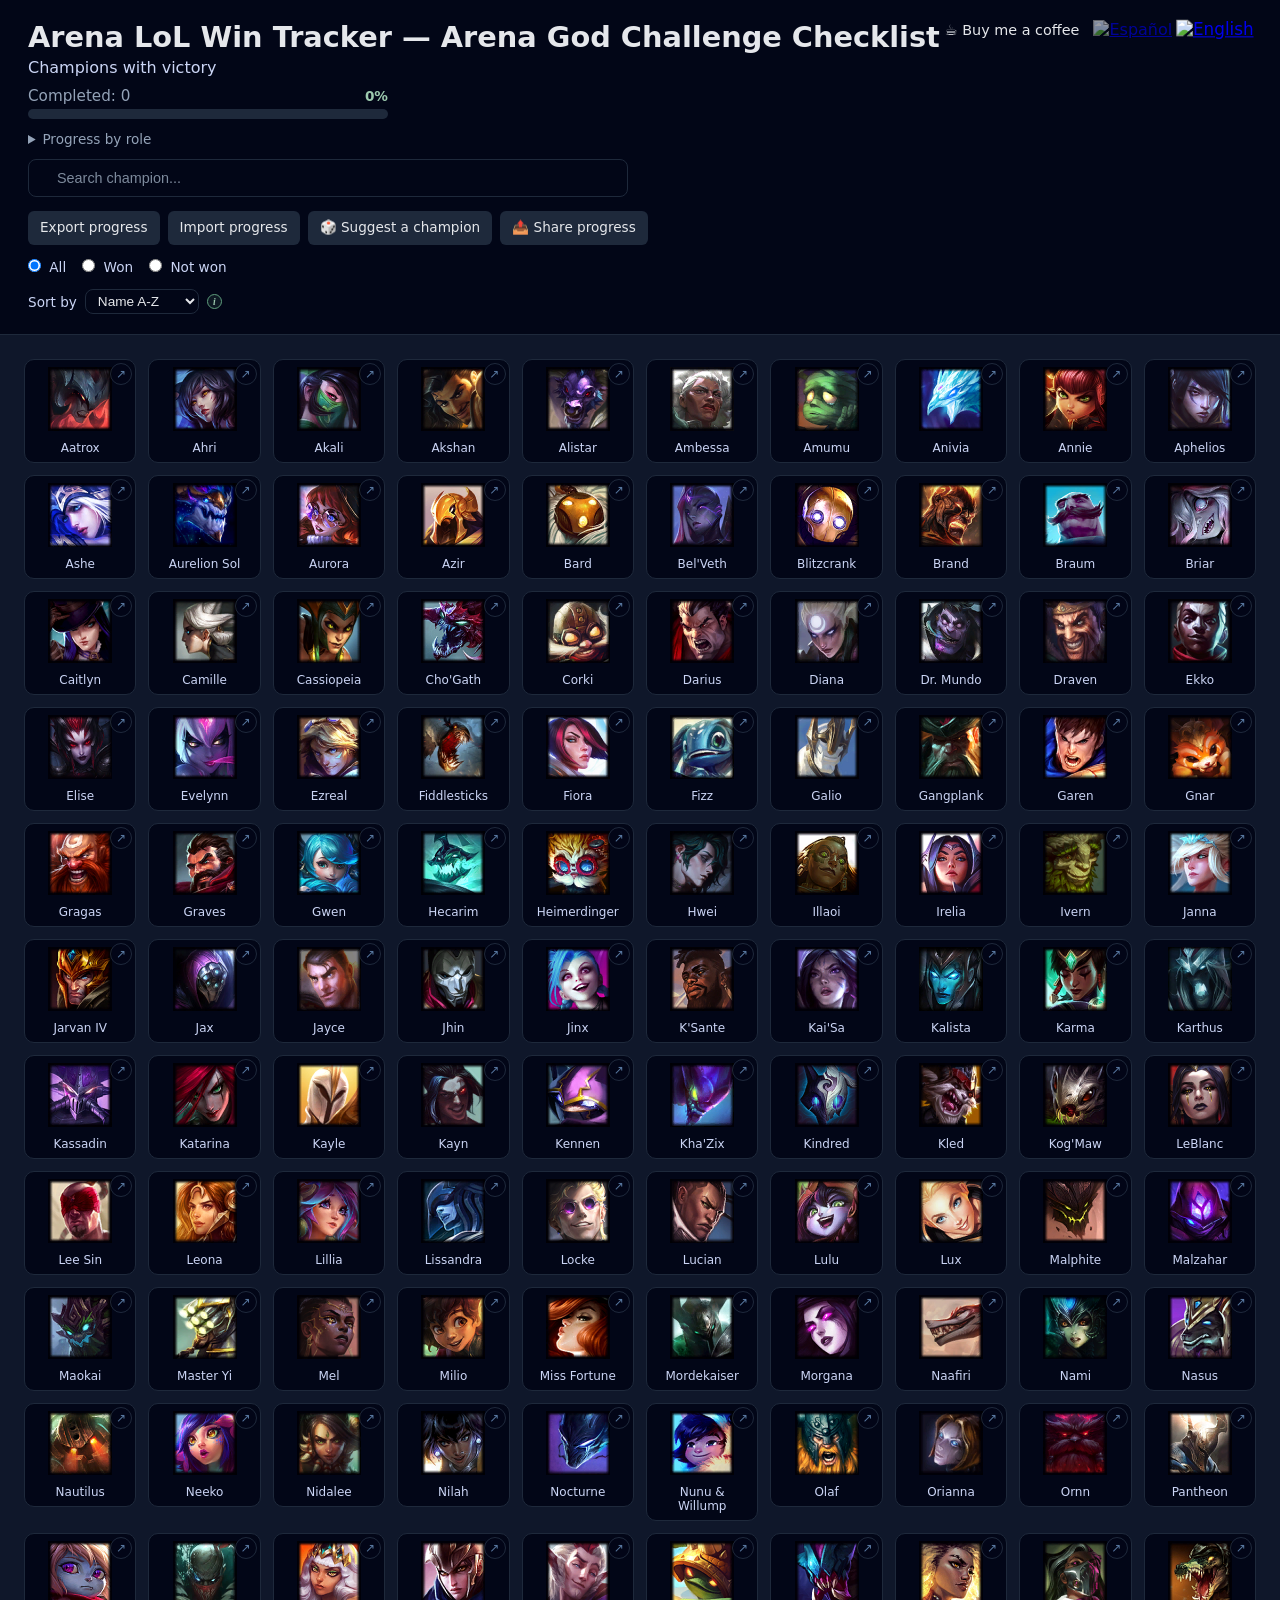
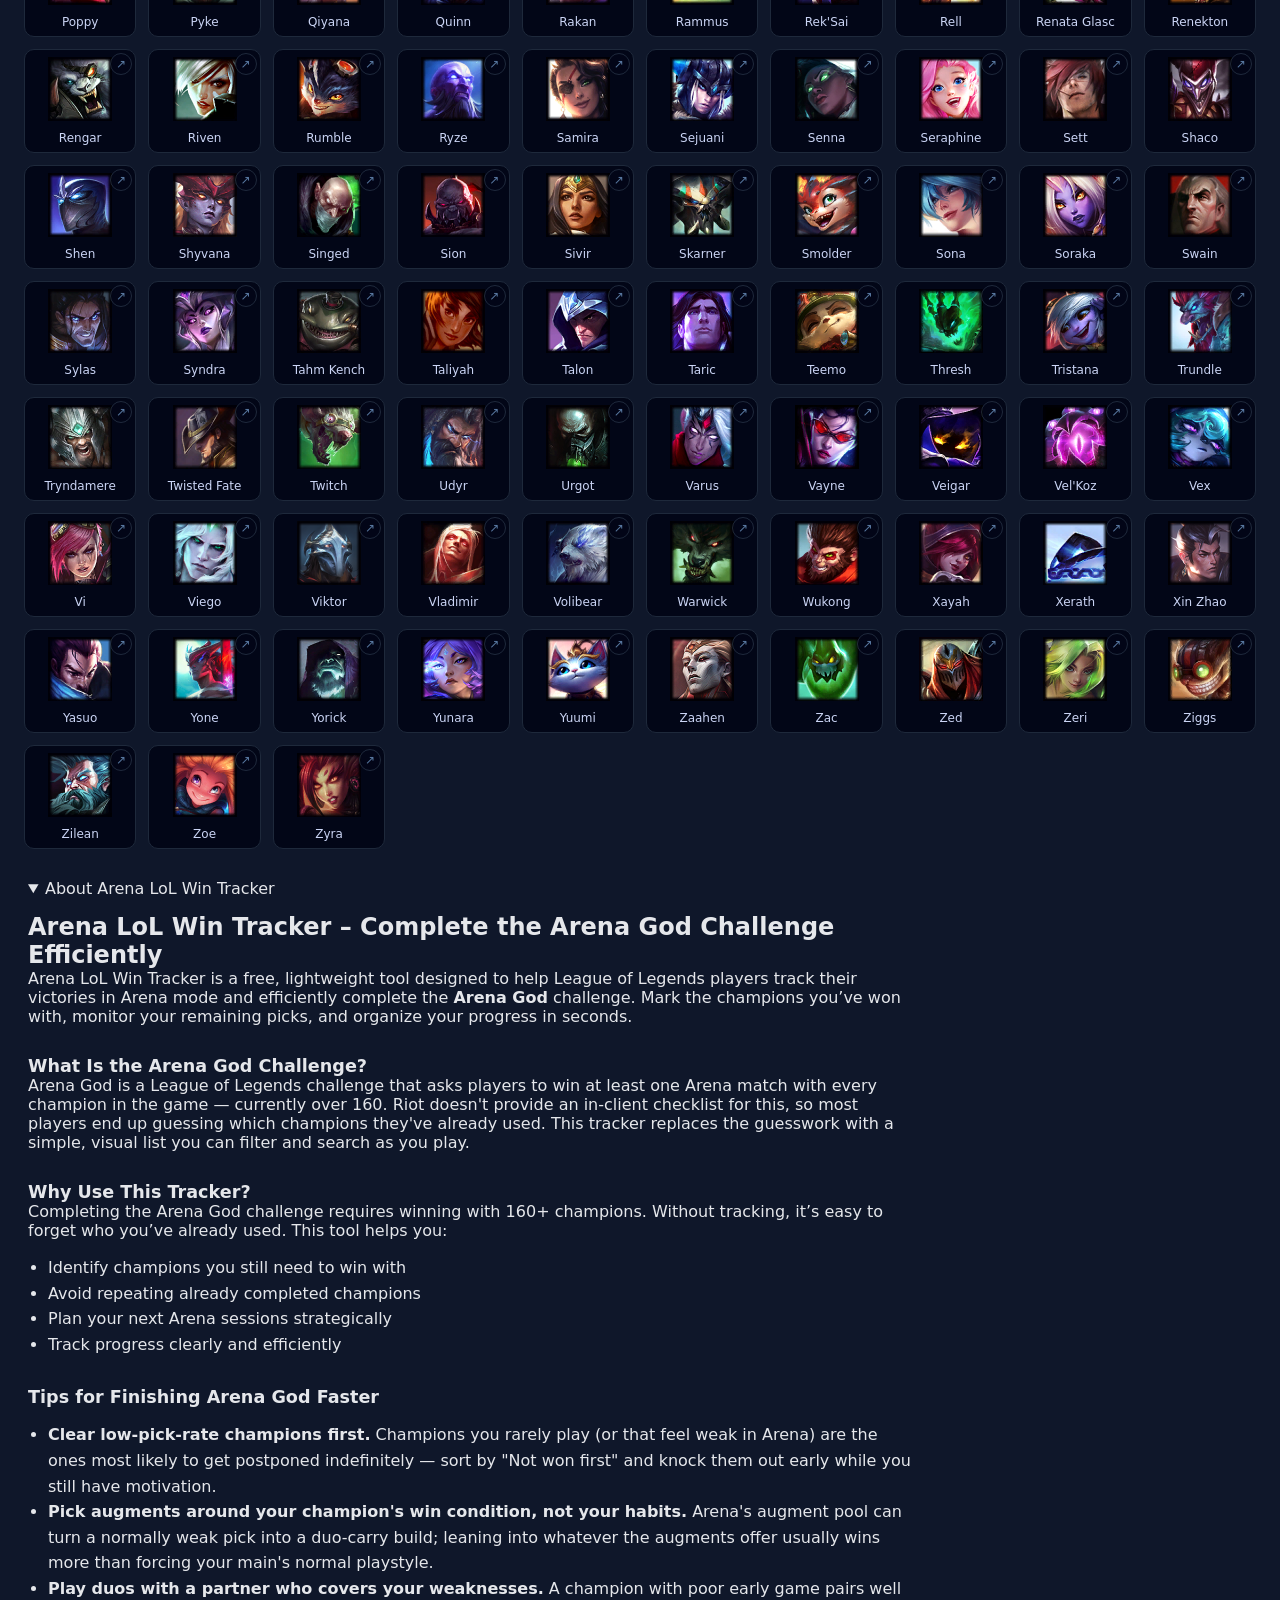
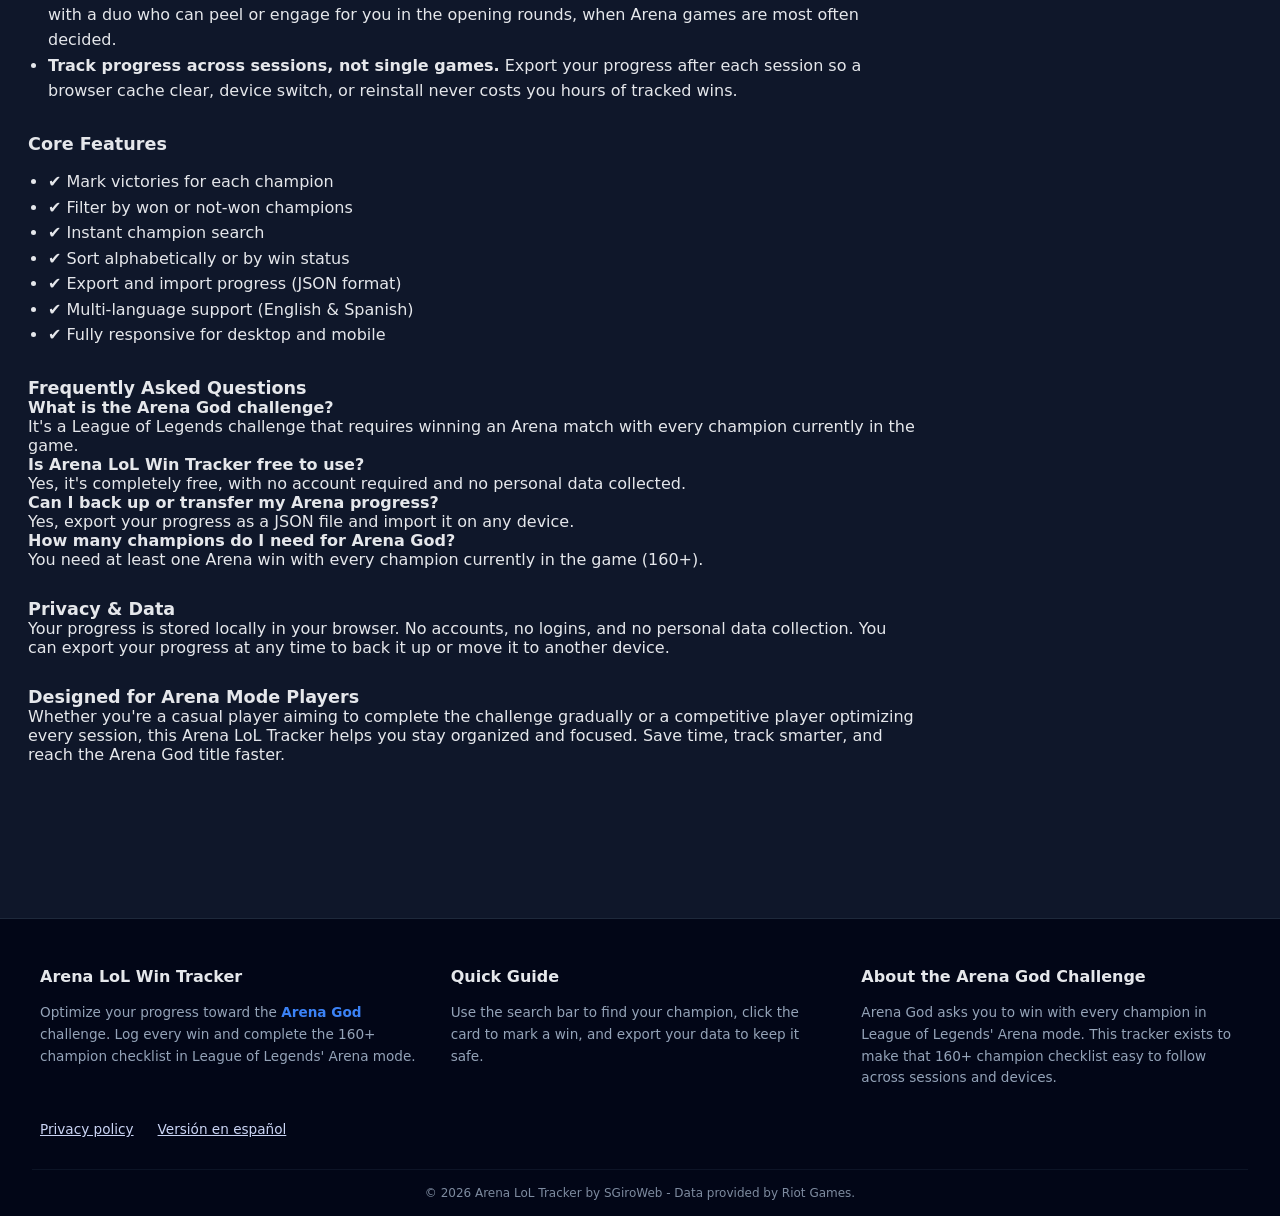
==== commit 1853c1e6: "Add offline support, role-based progress, random suggestion and shareable card - Register a service " ====
--- a/index.html
+++ b/index.html
@@ -147,7 +147,26 @@
     <h1>Arena LoL Win Tracker — Arena God Challenge Checklist</h1>
     <p class="subtitle">Champions with victory</p>
 
-    <div id="counter" class="counter">Completed: 0</div>
+    <div class="total-progress">
+      <div class="total-progress-header">
+        <span id="counter" class="counter">Completed: 0</span>
+        <span class="total-progress-pct" id="totalProgressPct">0%</span>
+      </div>
+      <div class="total-progress-bar">
+        <div class="total-progress-fill" id="totalProgressFill"></div>
+      </div>
+    </div>
+
+    <details class="role-breakdown">
+      <summary>
+        Progress by role
+        <span id="activeRoleChip" class="active-role-chip" hidden>
+          · <span id="activeRoleChipLabel"></span>
+          <button type="button" id="clearRoleFilter" aria-label="Clear role filter">✕</button>
+        </span>
+      </summary>
+      <ul class="role-list" id="roleList"></ul>
+    </details>
 
     <div class="search-wrapper">
       <button type="button" id="clearSearch" class="clear-btn" aria-label="Clear search">×</button>
@@ -173,6 +192,14 @@
   <!-- Fuera del <button>: contenido interactivo anidado es HTML inválido y
        applyLanguage() lo borraba al reescribir el texto del botón. -->
   <input type="file" id="importInput" accept=".json" hidden />
+
+  <button type="button" id="suggestBtn" class="action-btn">
+    🎲 Suggest a champion
+  </button>
+
+  <button type="button" id="shareBtn" class="action-btn">
+    📤 Share progress
+  </button>
 </div>
 
     <div class="filters">
@@ -234,179 +261,179 @@
          app.js sólo hidrata este marcado. No editar a mano. -->
     <div id="championsGrid" class="grid" data-prerendered="true">
       <!-- CHAMPIONS:START -->
-      <button type="button" class="champion" data-champion-id="Aatrox" aria-pressed="false"><img src="/assets/champions/Aatrox.png" alt="Aatrox" width="64" height="64" decoding="async" loading="eager" fetchpriority="high" /><span class="champion-name">Aatrox</span></button>
-      <button type="button" class="champion" data-champion-id="Ahri" aria-pressed="false"><img src="/assets/champions/Ahri.png" alt="Ahri" width="64" height="64" decoding="async" loading="eager" fetchpriority="high" /><span class="champion-name">Ahri</span></button>
-      <button type="button" class="champion" data-champion-id="Akali" aria-pressed="false"><img src="/assets/champions/Akali.png" alt="Akali" width="64" height="64" decoding="async" loading="eager" fetchpriority="high" /><span class="champion-name">Akali</span></button>
-      <button type="button" class="champion" data-champion-id="Akshan" aria-pressed="false"><img src="/assets/champions/Akshan.png" alt="Akshan" width="64" height="64" decoding="async" loading="eager" fetchpriority="high" /><span class="champion-name">Akshan</span></button>
-      <button type="button" class="champion" data-champion-id="Alistar" aria-pressed="false"><img src="/assets/champions/Alistar.png" alt="Alistar" width="64" height="64" decoding="async" loading="eager" fetchpriority="high" /><span class="champion-name">Alistar</span></button>
-      <button type="button" class="champion" data-champion-id="Ambessa" aria-pressed="false"><img src="/assets/champions/Ambessa.png" alt="Ambessa" width="64" height="64" decoding="async" loading="eager" fetchpriority="high" /><span class="champion-name">Ambessa</span></button>
-      <button type="button" class="champion" data-champion-id="Amumu" aria-pressed="false"><img src="/assets/champions/Amumu.png" alt="Amumu" width="64" height="64" decoding="async" loading="eager" fetchpriority="high" /><span class="champion-name">Amumu</span></button>
-      <button type="button" class="champion" data-champion-id="Anivia" aria-pressed="false"><img src="/assets/champions/Anivia.png" alt="Anivia" width="64" height="64" decoding="async" loading="eager" fetchpriority="high" /><span class="champion-name">Anivia</span></button>
-      <button type="button" class="champion" data-champion-id="Annie" aria-pressed="false"><img src="/assets/champions/Annie.png" alt="Annie" width="64" height="64" decoding="async" loading="eager" fetchpriority="high" /><span class="champion-name">Annie</span></button>
-      <button type="button" class="champion" data-champion-id="Aphelios" aria-pressed="false"><img src="/assets/champions/Aphelios.png" alt="Aphelios" width="64" height="64" decoding="async" loading="eager" fetchpriority="high" /><span class="champion-name">Aphelios</span></button>
-      <button type="button" class="champion" data-champion-id="Ashe" aria-pressed="false"><img src="/assets/champions/Ashe.png" alt="Ashe" width="64" height="64" decoding="async" loading="eager" fetchpriority="high" /><span class="champion-name">Ashe</span></button>
-      <button type="button" class="champion" data-champion-id="AurelionSol" aria-pressed="false"><img src="/assets/champions/AurelionSol.png" alt="Aurelion Sol" width="64" height="64" decoding="async" loading="eager" fetchpriority="high" /><span class="champion-name">Aurelion Sol</span></button>
-      <button type="button" class="champion" data-champion-id="Aurora" aria-pressed="false"><img src="/assets/champions/Aurora.png" alt="Aurora" width="64" height="64" decoding="async" loading="lazy" /><span class="champion-name">Aurora</span></button>
-      <button type="button" class="champion" data-champion-id="Azir" aria-pressed="false"><img src="/assets/champions/Azir.png" alt="Azir" width="64" height="64" decoding="async" loading="lazy" /><span class="champion-name">Azir</span></button>
-      <button type="button" class="champion" data-champion-id="Bard" aria-pressed="false"><img src="/assets/champions/Bard.png" alt="Bard" width="64" height="64" decoding="async" loading="lazy" /><span class="champion-name">Bard</span></button>
-      <button type="button" class="champion" data-champion-id="Belveth" aria-pressed="false"><img src="/assets/champions/Belveth.png" alt="Bel'Veth" width="64" height="64" decoding="async" loading="lazy" /><span class="champion-name">Bel'Veth</span></button>
-      <button type="button" class="champion" data-champion-id="Blitzcrank" aria-pressed="false"><img src="/assets/champions/Blitzcrank.png" alt="Blitzcrank" width="64" height="64" decoding="async" loading="lazy" /><span class="champion-name">Blitzcrank</span></button>
-      <button type="button" class="champion" data-champion-id="Brand" aria-pressed="false"><img src="/assets/champions/Brand.png" alt="Brand" width="64" height="64" decoding="async" loading="lazy" /><span class="champion-name">Brand</span></button>
-      <button type="button" class="champion" data-champion-id="Braum" aria-pressed="false"><img src="/assets/champions/Braum.png" alt="Braum" width="64" height="64" decoding="async" loading="lazy" /><span class="champion-name">Braum</span></button>
-      <button type="button" class="champion" data-champion-id="Briar" aria-pressed="false"><img src="/assets/champions/Briar.png" alt="Briar" width="64" height="64" decoding="async" loading="lazy" /><span class="champion-name">Briar</span></button>
-      <button type="button" class="champion" data-champion-id="Caitlyn" aria-pressed="false"><img src="/assets/champions/Caitlyn.png" alt="Caitlyn" width="64" height="64" decoding="async" loading="lazy" /><span class="champion-name">Caitlyn</span></button>
-      <button type="button" class="champion" data-champion-id="Camille" aria-pressed="false"><img src="/assets/champions/Camille.png" alt="Camille" width="64" height="64" decoding="async" loading="lazy" /><span class="champion-name">Camille</span></button>
-      <button type="button" class="champion" data-champion-id="Cassiopeia" aria-pressed="false"><img src="/assets/champions/Cassiopeia.png" alt="Cassiopeia" width="64" height="64" decoding="async" loading="lazy" /><span class="champion-name">Cassiopeia</span></button>
-      <button type="button" class="champion" data-champion-id="Chogath" aria-pressed="false"><img src="/assets/champions/Chogath.png" alt="Cho'Gath" width="64" height="64" decoding="async" loading="lazy" /><span class="champion-name">Cho'Gath</span></button>
-      <button type="button" class="champion" data-champion-id="Corki" aria-pressed="false"><img src="/assets/champions/Corki.png" alt="Corki" width="64" height="64" decoding="async" loading="lazy" /><span class="champion-name">Corki</span></button>
-      <button type="button" class="champion" data-champion-id="Darius" aria-pressed="false"><img src="/assets/champions/Darius.png" alt="Darius" width="64" height="64" decoding="async" loading="lazy" /><span class="champion-name">Darius</span></button>
-      <button type="button" class="champion" data-champion-id="Diana" aria-pressed="false"><img src="/assets/champions/Diana.png" alt="Diana" width="64" height="64" decoding="async" loading="lazy" /><span class="champion-name">Diana</span></button>
-      <button type="button" class="champion" data-champion-id="DrMundo" aria-pressed="false"><img src="/assets/champions/DrMundo.png" alt="Dr. Mundo" width="64" height="64" decoding="async" loading="lazy" /><span class="champion-name">Dr. Mundo</span></button>
-      <button type="button" class="champion" data-champion-id="Draven" aria-pressed="false"><img src="/assets/champions/Draven.png" alt="Draven" width="64" height="64" decoding="async" loading="lazy" /><span class="champion-name">Draven</span></button>
-      <button type="button" class="champion" data-champion-id="Ekko" aria-pressed="false"><img src="/assets/champions/Ekko.png" alt="Ekko" width="64" height="64" decoding="async" loading="lazy" /><span class="champion-name">Ekko</span></button>
-      <button type="button" class="champion" data-champion-id="Elise" aria-pressed="false"><img src="/assets/champions/Elise.png" alt="Elise" width="64" height="64" decoding="async" loading="lazy" /><span class="champion-name">Elise</span></button>
-      <button type="button" class="champion" data-champion-id="Evelynn" aria-pressed="false"><img src="/assets/champions/Evelynn.png" alt="Evelynn" width="64" height="64" decoding="async" loading="lazy" /><span class="champion-name">Evelynn</span></button>
-      <button type="button" class="champion" data-champion-id="Ezreal" aria-pressed="false"><img src="/assets/champions/Ezreal.png" alt="Ezreal" width="64" height="64" decoding="async" loading="lazy" /><span class="champion-name">Ezreal</span></button>
-      <button type="button" class="champion" data-champion-id="Fiddlesticks" aria-pressed="false"><img src="/assets/champions/Fiddlesticks.png" alt="Fiddlesticks" width="64" height="64" decoding="async" loading="lazy" /><span class="champion-name">Fiddlesticks</span></button>
-      <button type="button" class="champion" data-champion-id="Fiora" aria-pressed="false"><img src="/assets/champions/Fiora.png" alt="Fiora" width="64" height="64" decoding="async" loading="lazy" /><span class="champion-name">Fiora</span></button>
-      <button type="button" class="champion" data-champion-id="Fizz" aria-pressed="false"><img src="/assets/champions/Fizz.png" alt="Fizz" width="64" height="64" decoding="async" loading="lazy" /><span class="champion-name">Fizz</span></button>
-      <button type="button" class="champion" data-champion-id="Galio" aria-pressed="false"><img src="/assets/champions/Galio.png" alt="Galio" width="64" height="64" decoding="async" loading="lazy" /><span class="champion-name">Galio</span></button>
-      <button type="button" class="champion" data-champion-id="Gangplank" aria-pressed="false"><img src="/assets/champions/Gangplank.png" alt="Gangplank" width="64" height="64" decoding="async" loading="lazy" /><span class="champion-name">Gangplank</span></button>
-      <button type="button" class="champion" data-champion-id="Garen" aria-pressed="false"><img src="/assets/champions/Garen.png" alt="Garen" width="64" height="64" decoding="async" loading="lazy" /><span class="champion-name">Garen</span></button>
-      <button type="button" class="champion" data-champion-id="Gnar" aria-pressed="false"><img src="/assets/champions/Gnar.png" alt="Gnar" width="64" height="64" decoding="async" loading="lazy" /><span class="champion-name">Gnar</span></button>
-      <button type="button" class="champion" data-champion-id="Gragas" aria-pressed="false"><img src="/assets/champions/Gragas.png" alt="Gragas" width="64" height="64" decoding="async" loading="lazy" /><span class="champion-name">Gragas</span></button>
-      <button type="button" class="champion" data-champion-id="Graves" aria-pressed="false"><img src="/assets/champions/Graves.png" alt="Graves" width="64" height="64" decoding="async" loading="lazy" /><span class="champion-name">Graves</span></button>
-      <button type="button" class="champion" data-champion-id="Gwen" aria-pressed="false"><img src="/assets/champions/Gwen.png" alt="Gwen" width="64" height="64" decoding="async" loading="lazy" /><span class="champion-name">Gwen</span></button>
-      <button type="button" class="champion" data-champion-id="Hecarim" aria-pressed="false"><img src="/assets/champions/Hecarim.png" alt="Hecarim" width="64" height="64" decoding="async" loading="lazy" /><span class="champion-name">Hecarim</span></button>
-      <button type="button" class="champion" data-champion-id="Heimerdinger" aria-pressed="false"><img src="/assets/champions/Heimerdinger.png" alt="Heimerdinger" width="64" height="64" decoding="async" loading="lazy" /><span class="champion-name">Heimerdinger</span></button>
-      <button type="button" class="champion" data-champion-id="Hwei" aria-pressed="false"><img src="/assets/champions/Hwei.png" alt="Hwei" width="64" height="64" decoding="async" loading="lazy" /><span class="champion-name">Hwei</span></button>
-      <button type="button" class="champion" data-champion-id="Illaoi" aria-pressed="false"><img src="/assets/champions/Illaoi.png" alt="Illaoi" width="64" height="64" decoding="async" loading="lazy" /><span class="champion-name">Illaoi</span></button>
-      <button type="button" class="champion" data-champion-id="Irelia" aria-pressed="false"><img src="/assets/champions/Irelia.png" alt="Irelia" width="64" height="64" decoding="async" loading="lazy" /><span class="champion-name">Irelia</span></button>
-      <button type="button" class="champion" data-champion-id="Ivern" aria-pressed="false"><img src="/assets/champions/Ivern.png" alt="Ivern" width="64" height="64" decoding="async" loading="lazy" /><span class="champion-name">Ivern</span></button>
-      <button type="button" class="champion" data-champion-id="Janna" aria-pressed="false"><img src="/assets/champions/Janna.png" alt="Janna" width="64" height="64" decoding="async" loading="lazy" /><span class="champion-name">Janna</span></button>
-      <button type="button" class="champion" data-champion-id="JarvanIV" aria-pressed="false"><img src="/assets/champions/JarvanIV.png" alt="Jarvan IV" width="64" height="64" decoding="async" loading="lazy" /><span class="champion-name">Jarvan IV</span></button>
-      <button type="button" class="champion" data-champion-id="Jax" aria-pressed="false"><img src="/assets/champions/Jax.png" alt="Jax" width="64" height="64" decoding="async" loading="lazy" /><span class="champion-name">Jax</span></button>
-      <button type="button" class="champion" data-champion-id="Jayce" aria-pressed="false"><img src="/assets/champions/Jayce.png" alt="Jayce" width="64" height="64" decoding="async" loading="lazy" /><span class="champion-name">Jayce</span></button>
-      <button type="button" class="champion" data-champion-id="Jhin" aria-pressed="false"><img src="/assets/champions/Jhin.png" alt="Jhin" width="64" height="64" decoding="async" loading="lazy" /><span class="champion-name">Jhin</span></button>
-      <button type="button" class="champion" data-champion-id="Jinx" aria-pressed="false"><img src="/assets/champions/Jinx.png" alt="Jinx" width="64" height="64" decoding="async" loading="lazy" /><span class="champion-name">Jinx</span></button>
-      <button type="button" class="champion" data-champion-id="KSante" aria-pressed="false"><img src="/assets/champions/KSante.png" alt="K'Sante" width="64" height="64" decoding="async" loading="lazy" /><span class="champion-name">K'Sante</span></button>
-      <button type="button" class="champion" data-champion-id="Kaisa" aria-pressed="false"><img src="/assets/champions/Kaisa.png" alt="Kai'Sa" width="64" height="64" decoding="async" loading="lazy" /><span class="champion-name">Kai'Sa</span></button>
-      <button type="button" class="champion" data-champion-id="Kalista" aria-pressed="false"><img src="/assets/champions/Kalista.png" alt="Kalista" width="64" height="64" decoding="async" loading="lazy" /><span class="champion-name">Kalista</span></button>
-      <button type="button" class="champion" data-champion-id="Karma" aria-pressed="false"><img src="/assets/champions/Karma.png" alt="Karma" width="64" height="64" decoding="async" loading="lazy" /><span class="champion-name">Karma</span></button>
-      <button type="button" class="champion" data-champion-id="Karthus" aria-pressed="false"><img src="/assets/champions/Karthus.png" alt="Karthus" width="64" height="64" decoding="async" loading="lazy" /><span class="champion-name">Karthus</span></button>
-      <button type="button" class="champion" data-champion-id="Kassadin" aria-pressed="false"><img src="/assets/champions/Kassadin.png" alt="Kassadin" width="64" height="64" decoding="async" loading="lazy" /><span class="champion-name">Kassadin</span></button>
-      <button type="button" class="champion" data-champion-id="Katarina" aria-pressed="false"><img src="/assets/champions/Katarina.png" alt="Katarina" width="64" height="64" decoding="async" loading="lazy" /><span class="champion-name">Katarina</span></button>
-      <button type="button" class="champion" data-champion-id="Kayle" aria-pressed="false"><img src="/assets/champions/Kayle.png" alt="Kayle" width="64" height="64" decoding="async" loading="lazy" /><span class="champion-name">Kayle</span></button>
-      <button type="button" class="champion" data-champion-id="Kayn" aria-pressed="false"><img src="/assets/champions/Kayn.png" alt="Kayn" width="64" height="64" decoding="async" loading="lazy" /><span class="champion-name">Kayn</span></button>
-      <button type="button" class="champion" data-champion-id="Kennen" aria-pressed="false"><img src="/assets/champions/Kennen.png" alt="Kennen" width="64" height="64" decoding="async" loading="lazy" /><span class="champion-name">Kennen</span></button>
-      <button type="button" class="champion" data-champion-id="Khazix" aria-pressed="false"><img src="/assets/champions/Khazix.png" alt="Kha'Zix" width="64" height="64" decoding="async" loading="lazy" /><span class="champion-name">Kha'Zix</span></button>
-      <button type="button" class="champion" data-champion-id="Kindred" aria-pressed="false"><img src="/assets/champions/Kindred.png" alt="Kindred" width="64" height="64" decoding="async" loading="lazy" /><span class="champion-name">Kindred</span></button>
-      <button type="button" class="champion" data-champion-id="Kled" aria-pressed="false"><img src="/assets/champions/Kled.png" alt="Kled" width="64" height="64" decoding="async" loading="lazy" /><span class="champion-name">Kled</span></button>
-      <button type="button" class="champion" data-champion-id="KogMaw" aria-pressed="false"><img src="/assets/champions/KogMaw.png" alt="Kog'Maw" width="64" height="64" decoding="async" loading="lazy" /><span class="champion-name">Kog'Maw</span></button>
-      <button type="button" class="champion" data-champion-id="Leblanc" aria-pressed="false"><img src="/assets/champions/Leblanc.png" alt="LeBlanc" width="64" height="64" decoding="async" loading="lazy" /><span class="champion-name">LeBlanc</span></button>
-      <button type="button" class="champion" data-champion-id="LeeSin" aria-pressed="false"><img src="/assets/champions/LeeSin.png" alt="Lee Sin" width="64" height="64" decoding="async" loading="lazy" /><span class="champion-name">Lee Sin</span></button>
-      <button type="button" class="champion" data-champion-id="Leona" aria-pressed="false"><img src="/assets/champions/Leona.png" alt="Leona" width="64" height="64" decoding="async" loading="lazy" /><span class="champion-name">Leona</span></button>
-      <button type="button" class="champion" data-champion-id="Lillia" aria-pressed="false"><img src="/assets/champions/Lillia.png" alt="Lillia" width="64" height="64" decoding="async" loading="lazy" /><span class="champion-name">Lillia</span></button>
-      <button type="button" class="champion" data-champion-id="Lissandra" aria-pressed="false"><img src="/assets/champions/Lissandra.png" alt="Lissandra" width="64" height="64" decoding="async" loading="lazy" /><span class="champion-name">Lissandra</span></button>
-      <button type="button" class="champion" data-champion-id="Locke" aria-pressed="false"><img src="/assets/champions/Locke.png" alt="Locke" width="64" height="64" decoding="async" loading="lazy" /><span class="champion-name">Locke</span></button>
-      <button type="button" class="champion" data-champion-id="Lucian" aria-pressed="false"><img src="/assets/champions/Lucian.png" alt="Lucian" width="64" height="64" decoding="async" loading="lazy" /><span class="champion-name">Lucian</span></button>
-      <button type="button" class="champion" data-champion-id="Lulu" aria-pressed="false"><img src="/assets/champions/Lulu.png" alt="Lulu" width="64" height="64" decoding="async" loading="lazy" /><span class="champion-name">Lulu</span></button>
-      <button type="button" class="champion" data-champion-id="Lux" aria-pressed="false"><img src="/assets/champions/Lux.png" alt="Lux" width="64" height="64" decoding="async" loading="lazy" /><span class="champion-name">Lux</span></button>
-      <button type="button" class="champion" data-champion-id="Malphite" aria-pressed="false"><img src="/assets/champions/Malphite.png" alt="Malphite" width="64" height="64" decoding="async" loading="lazy" /><span class="champion-name">Malphite</span></button>
-      <button type="button" class="champion" data-champion-id="Malzahar" aria-pressed="false"><img src="/assets/champions/Malzahar.png" alt="Malzahar" width="64" height="64" decoding="async" loading="lazy" /><span class="champion-name">Malzahar</span></button>
-      <button type="button" class="champion" data-champion-id="Maokai" aria-pressed="false"><img src="/assets/champions/Maokai.png" alt="Maokai" width="64" height="64" decoding="async" loading="lazy" /><span class="champion-name">Maokai</span></button>
-      <button type="button" class="champion" data-champion-id="MasterYi" aria-pressed="false"><img src="/assets/champions/MasterYi.png" alt="Master Yi" width="64" height="64" decoding="async" loading="lazy" /><span class="champion-name">Master Yi</span></button>
-      <button type="button" class="champion" data-champion-id="Mel" aria-pressed="false"><img src="/assets/champions/Mel.png" alt="Mel" width="64" height="64" decoding="async" loading="lazy" /><span class="champion-name">Mel</span></button>
-      <button type="button" class="champion" data-champion-id="Milio" aria-pressed="false"><img src="/assets/champions/Milio.png" alt="Milio" width="64" height="64" decoding="async" loading="lazy" /><span class="champion-name">Milio</span></button>
-      <button type="button" class="champion" data-champion-id="MissFortune" aria-pressed="false"><img src="/assets/champions/MissFortune.png" alt="Miss Fortune" width="64" height="64" decoding="async" loading="lazy" /><span class="champion-name">Miss Fortune</span></button>
-      <button type="button" class="champion" data-champion-id="MonkeyKing" aria-pressed="false"><img src="/assets/champions/MonkeyKing.png" alt="Wukong" width="64" height="64" decoding="async" loading="lazy" /><span class="champion-name">Wukong</span></button>
-      <button type="button" class="champion" data-champion-id="Mordekaiser" aria-pressed="false"><img src="/assets/champions/Mordekaiser.png" alt="Mordekaiser" width="64" height="64" decoding="async" loading="lazy" /><span class="champion-name">Mordekaiser</span></button>
-      <button type="button" class="champion" data-champion-id="Morgana" aria-pressed="false"><img src="/assets/champions/Morgana.png" alt="Morgana" width="64" height="64" decoding="async" loading="lazy" /><span class="champion-name">Morgana</span></button>
-      <button type="button" class="champion" data-champion-id="Naafiri" aria-pressed="false"><img src="/assets/champions/Naafiri.png" alt="Naafiri" width="64" height="64" decoding="async" loading="lazy" /><span class="champion-name">Naafiri</span></button>
-      <button type="button" class="champion" data-champion-id="Nami" aria-pressed="false"><img src="/assets/champions/Nami.png" alt="Nami" width="64" height="64" decoding="async" loading="lazy" /><span class="champion-name">Nami</span></button>
-      <button type="button" class="champion" data-champion-id="Nasus" aria-pressed="false"><img src="/assets/champions/Nasus.png" alt="Nasus" width="64" height="64" decoding="async" loading="lazy" /><span class="champion-name">Nasus</span></button>
-      <button type="button" class="champion" data-champion-id="Nautilus" aria-pressed="false"><img src="/assets/champions/Nautilus.png" alt="Nautilus" width="64" height="64" decoding="async" loading="lazy" /><span class="champion-name">Nautilus</span></button>
-      <button type="button" class="champion" data-champion-id="Neeko" aria-pressed="false"><img src="/assets/champions/Neeko.png" alt="Neeko" width="64" height="64" decoding="async" loading="lazy" /><span class="champion-name">Neeko</span></button>
-      <button type="button" class="champion" data-champion-id="Nidalee" aria-pressed="false"><img src="/assets/champions/Nidalee.png" alt="Nidalee" width="64" height="64" decoding="async" loading="lazy" /><span class="champion-name">Nidalee</span></button>
-      <button type="button" class="champion" data-champion-id="Nilah" aria-pressed="false"><img src="/assets/champions/Nilah.png" alt="Nilah" width="64" height="64" decoding="async" loading="lazy" /><span class="champion-name">Nilah</span></button>
-      <button type="button" class="champion" data-champion-id="Nocturne" aria-pressed="false"><img src="/assets/champions/Nocturne.png" alt="Nocturne" width="64" height="64" decoding="async" loading="lazy" /><span class="champion-name">Nocturne</span></button>
-      <button type="button" class="champion" data-champion-id="Nunu" aria-pressed="false"><img src="/assets/champions/Nunu.png" alt="Nunu &amp; Willump" width="64" height="64" decoding="async" loading="lazy" /><span class="champion-name">Nunu &amp; Willump</span></button>
-      <button type="button" class="champion" data-champion-id="Olaf" aria-pressed="false"><img src="/assets/champions/Olaf.png" alt="Olaf" width="64" height="64" decoding="async" loading="lazy" /><span class="champion-name">Olaf</span></button>
-      <button type="button" class="champion" data-champion-id="Orianna" aria-pressed="false"><img src="/assets/champions/Orianna.png" alt="Orianna" width="64" height="64" decoding="async" loading="lazy" /><span class="champion-name">Orianna</span></button>
-      <button type="button" class="champion" data-champion-id="Ornn" aria-pressed="false"><img src="/assets/champions/Ornn.png" alt="Ornn" width="64" height="64" decoding="async" loading="lazy" /><span class="champion-name">Ornn</span></button>
-      <button type="button" class="champion" data-champion-id="Pantheon" aria-pressed="false"><img src="/assets/champions/Pantheon.png" alt="Pantheon" width="64" height="64" decoding="async" loading="lazy" /><span class="champion-name">Pantheon</span></button>
-      <button type="button" class="champion" data-champion-id="Poppy" aria-pressed="false"><img src="/assets/champions/Poppy.png" alt="Poppy" width="64" height="64" decoding="async" loading="lazy" /><span class="champion-name">Poppy</span></button>
-      <button type="button" class="champion" data-champion-id="Pyke" aria-pressed="false"><img src="/assets/champions/Pyke.png" alt="Pyke" width="64" height="64" decoding="async" loading="lazy" /><span class="champion-name">Pyke</span></button>
-      <button type="button" class="champion" data-champion-id="Qiyana" aria-pressed="false"><img src="/assets/champions/Qiyana.png" alt="Qiyana" width="64" height="64" decoding="async" loading="lazy" /><span class="champion-name">Qiyana</span></button>
-      <button type="button" class="champion" data-champion-id="Quinn" aria-pressed="false"><img src="/assets/champions/Quinn.png" alt="Quinn" width="64" height="64" decoding="async" loading="lazy" /><span class="champion-name">Quinn</span></button>
-      <button type="button" class="champion" data-champion-id="Rakan" aria-pressed="false"><img src="/assets/champions/Rakan.png" alt="Rakan" width="64" height="64" decoding="async" loading="lazy" /><span class="champion-name">Rakan</span></button>
-      <button type="button" class="champion" data-champion-id="Rammus" aria-pressed="false"><img src="/assets/champions/Rammus.png" alt="Rammus" width="64" height="64" decoding="async" loading="lazy" /><span class="champion-name">Rammus</span></button>
-      <button type="button" class="champion" data-champion-id="RekSai" aria-pressed="false"><img src="/assets/champions/RekSai.png" alt="Rek'Sai" width="64" height="64" decoding="async" loading="lazy" /><span class="champion-name">Rek'Sai</span></button>
-      <button type="button" class="champion" data-champion-id="Rell" aria-pressed="false"><img src="/assets/champions/Rell.png" alt="Rell" width="64" height="64" decoding="async" loading="lazy" /><span class="champion-name">Rell</span></button>
-      <button type="button" class="champion" data-champion-id="Renata" aria-pressed="false"><img src="/assets/champions/Renata.png" alt="Renata Glasc" width="64" height="64" decoding="async" loading="lazy" /><span class="champion-name">Renata Glasc</span></button>
-      <button type="button" class="champion" data-champion-id="Renekton" aria-pressed="false"><img src="/assets/champions/Renekton.png" alt="Renekton" width="64" height="64" decoding="async" loading="lazy" /><span class="champion-name">Renekton</span></button>
-      <button type="button" class="champion" data-champion-id="Rengar" aria-pressed="false"><img src="/assets/champions/Rengar.png" alt="Rengar" width="64" height="64" decoding="async" loading="lazy" /><span class="champion-name">Rengar</span></button>
-      <button type="button" class="champion" data-champion-id="Riven" aria-pressed="false"><img src="/assets/champions/Riven.png" alt="Riven" width="64" height="64" decoding="async" loading="lazy" /><span class="champion-name">Riven</span></button>
-      <button type="button" class="champion" data-champion-id="Rumble" aria-pressed="false"><img src="/assets/champions/Rumble.png" alt="Rumble" width="64" height="64" decoding="async" loading="lazy" /><span class="champion-name">Rumble</span></button>
-      <button type="button" class="champion" data-champion-id="Ryze" aria-pressed="false"><img src="/assets/champions/Ryze.png" alt="Ryze" width="64" height="64" decoding="async" loading="lazy" /><span class="champion-name">Ryze</span></button>
-      <button type="button" class="champion" data-champion-id="Samira" aria-pressed="false"><img src="/assets/champions/Samira.png" alt="Samira" width="64" height="64" decoding="async" loading="lazy" /><span class="champion-name">Samira</span></button>
-      <button type="button" class="champion" data-champion-id="Sejuani" aria-pressed="false"><img src="/assets/champions/Sejuani.png" alt="Sejuani" width="64" height="64" decoding="async" loading="lazy" /><span class="champion-name">Sejuani</span></button>
-      <button type="button" class="champion" data-champion-id="Senna" aria-pressed="false"><img src="/assets/champions/Senna.png" alt="Senna" width="64" height="64" decoding="async" loading="lazy" /><span class="champion-name">Senna</span></button>
-      <button type="button" class="champion" data-champion-id="Seraphine" aria-pressed="false"><img src="/assets/champions/Seraphine.png" alt="Seraphine" width="64" height="64" decoding="async" loading="lazy" /><span class="champion-name">Seraphine</span></button>
-      <button type="button" class="champion" data-champion-id="Sett" aria-pressed="false"><img src="/assets/champions/Sett.png" alt="Sett" width="64" height="64" decoding="async" loading="lazy" /><span class="champion-name">Sett</span></button>
-      <button type="button" class="champion" data-champion-id="Shaco" aria-pressed="false"><img src="/assets/champions/Shaco.png" alt="Shaco" width="64" height="64" decoding="async" loading="lazy" /><span class="champion-name">Shaco</span></button>
-      <button type="button" class="champion" data-champion-id="Shen" aria-pressed="false"><img src="/assets/champions/Shen.png" alt="Shen" width="64" height="64" decoding="async" loading="lazy" /><span class="champion-name">Shen</span></button>
-      <button type="button" class="champion" data-champion-id="Shyvana" aria-pressed="false"><img src="/assets/champions/Shyvana.png" alt="Shyvana" width="64" height="64" decoding="async" loading="lazy" /><span class="champion-name">Shyvana</span></button>
-      <button type="button" class="champion" data-champion-id="Singed" aria-pressed="false"><img src="/assets/champions/Singed.png" alt="Singed" width="64" height="64" decoding="async" loading="lazy" /><span class="champion-name">Singed</span></button>
-      <button type="button" class="champion" data-champion-id="Sion" aria-pressed="false"><img src="/assets/champions/Sion.png" alt="Sion" width="64" height="64" decoding="async" loading="lazy" /><span class="champion-name">Sion</span></button>
-      <button type="button" class="champion" data-champion-id="Sivir" aria-pressed="false"><img src="/assets/champions/Sivir.png" alt="Sivir" width="64" height="64" decoding="async" loading="lazy" /><span class="champion-name">Sivir</span></button>
-      <button type="button" class="champion" data-champion-id="Skarner" aria-pressed="false"><img src="/assets/champions/Skarner.png" alt="Skarner" width="64" height="64" decoding="async" loading="lazy" /><span class="champion-name">Skarner</span></button>
-      <button type="button" class="champion" data-champion-id="Smolder" aria-pressed="false"><img src="/assets/champions/Smolder.png" alt="Smolder" width="64" height="64" decoding="async" loading="lazy" /><span class="champion-name">Smolder</span></button>
-      <button type="button" class="champion" data-champion-id="Sona" aria-pressed="false"><img src="/assets/champions/Sona.png" alt="Sona" width="64" height="64" decoding="async" loading="lazy" /><span class="champion-name">Sona</span></button>
-      <button type="button" class="champion" data-champion-id="Soraka" aria-pressed="false"><img src="/assets/champions/Soraka.png" alt="Soraka" width="64" height="64" decoding="async" loading="lazy" /><span class="champion-name">Soraka</span></button>
-      <button type="button" class="champion" data-champion-id="Swain" aria-pressed="false"><img src="/assets/champions/Swain.png" alt="Swain" width="64" height="64" decoding="async" loading="lazy" /><span class="champion-name">Swain</span></button>
-      <button type="button" class="champion" data-champion-id="Sylas" aria-pressed="false"><img src="/assets/champions/Sylas.png" alt="Sylas" width="64" height="64" decoding="async" loading="lazy" /><span class="champion-name">Sylas</span></button>
-      <button type="button" class="champion" data-champion-id="Syndra" aria-pressed="false"><img src="/assets/champions/Syndra.png" alt="Syndra" width="64" height="64" decoding="async" loading="lazy" /><span class="champion-name">Syndra</span></button>
-      <button type="button" class="champion" data-champion-id="TahmKench" aria-pressed="false"><img src="/assets/champions/TahmKench.png" alt="Tahm Kench" width="64" height="64" decoding="async" loading="lazy" /><span class="champion-name">Tahm Kench</span></button>
-      <button type="button" class="champion" data-champion-id="Taliyah" aria-pressed="false"><img src="/assets/champions/Taliyah.png" alt="Taliyah" width="64" height="64" decoding="async" loading="lazy" /><span class="champion-name">Taliyah</span></button>
-      <button type="button" class="champion" data-champion-id="Talon" aria-pressed="false"><img src="/assets/champions/Talon.png" alt="Talon" width="64" height="64" decoding="async" loading="lazy" /><span class="champion-name">Talon</span></button>
-      <button type="button" class="champion" data-champion-id="Taric" aria-pressed="false"><img src="/assets/champions/Taric.png" alt="Taric" width="64" height="64" decoding="async" loading="lazy" /><span class="champion-name">Taric</span></button>
-      <button type="button" class="champion" data-champion-id="Teemo" aria-pressed="false"><img src="/assets/champions/Teemo.png" alt="Teemo" width="64" height="64" decoding="async" loading="lazy" /><span class="champion-name">Teemo</span></button>
-      <button type="button" class="champion" data-champion-id="Thresh" aria-pressed="false"><img src="/assets/champions/Thresh.png" alt="Thresh" width="64" height="64" decoding="async" loading="lazy" /><span class="champion-name">Thresh</span></button>
-      <button type="button" class="champion" data-champion-id="Tristana" aria-pressed="false"><img src="/assets/champions/Tristana.png" alt="Tristana" width="64" height="64" decoding="async" loading="lazy" /><span class="champion-name">Tristana</span></button>
-      <button type="button" class="champion" data-champion-id="Trundle" aria-pressed="false"><img src="/assets/champions/Trundle.png" alt="Trundle" width="64" height="64" decoding="async" loading="lazy" /><span class="champion-name">Trundle</span></button>
-      <button type="button" class="champion" data-champion-id="Tryndamere" aria-pressed="false"><img src="/assets/champions/Tryndamere.png" alt="Tryndamere" width="64" height="64" decoding="async" loading="lazy" /><span class="champion-name">Tryndamere</span></button>
-      <button type="button" class="champion" data-champion-id="TwistedFate" aria-pressed="false"><img src="/assets/champions/TwistedFate.png" alt="Twisted Fate" width="64" height="64" decoding="async" loading="lazy" /><span class="champion-name">Twisted Fate</span></button>
-      <button type="button" class="champion" data-champion-id="Twitch" aria-pressed="false"><img src="/assets/champions/Twitch.png" alt="Twitch" width="64" height="64" decoding="async" loading="lazy" /><span class="champion-name">Twitch</span></button>
-      <button type="button" class="champion" data-champion-id="Udyr" aria-pressed="false"><img src="/assets/champions/Udyr.png" alt="Udyr" width="64" height="64" decoding="async" loading="lazy" /><span class="champion-name">Udyr</span></button>
-      <button type="button" class="champion" data-champion-id="Urgot" aria-pressed="false"><img src="/assets/champions/Urgot.png" alt="Urgot" width="64" height="64" decoding="async" loading="lazy" /><span class="champion-name">Urgot</span></button>
-      <button type="button" class="champion" data-champion-id="Varus" aria-pressed="false"><img src="/assets/champions/Varus.png" alt="Varus" width="64" height="64" decoding="async" loading="lazy" /><span class="champion-name">Varus</span></button>
-      <button type="button" class="champion" data-champion-id="Vayne" aria-pressed="false"><img src="/assets/champions/Vayne.png" alt="Vayne" width="64" height="64" decoding="async" loading="lazy" /><span class="champion-name">Vayne</span></button>
-      <button type="button" class="champion" data-champion-id="Veigar" aria-pressed="false"><img src="/assets/champions/Veigar.png" alt="Veigar" width="64" height="64" decoding="async" loading="lazy" /><span class="champion-name">Veigar</span></button>
-      <button type="button" class="champion" data-champion-id="Velkoz" aria-pressed="false"><img src="/assets/champions/Velkoz.png" alt="Vel'Koz" width="64" height="64" decoding="async" loading="lazy" /><span class="champion-name">Vel'Koz</span></button>
-      <button type="button" class="champion" data-champion-id="Vex" aria-pressed="false"><img src="/assets/champions/Vex.png" alt="Vex" width="64" height="64" decoding="async" loading="lazy" /><span class="champion-name">Vex</span></button>
-      <button type="button" class="champion" data-champion-id="Vi" aria-pressed="false"><img src="/assets/champions/Vi.png" alt="Vi" width="64" height="64" decoding="async" loading="lazy" /><span class="champion-name">Vi</span></button>
-      <button type="button" class="champion" data-champion-id="Viego" aria-pressed="false"><img src="/assets/champions/Viego.png" alt="Viego" width="64" height="64" decoding="async" loading="lazy" /><span class="champion-name">Viego</span></button>
-      <button type="button" class="champion" data-champion-id="Viktor" aria-pressed="false"><img src="/assets/champions/Viktor.png" alt="Viktor" width="64" height="64" decoding="async" loading="lazy" /><span class="champion-name">Viktor</span></button>
-      <button type="button" class="champion" data-champion-id="Vladimir" aria-pressed="false"><img src="/assets/champions/Vladimir.png" alt="Vladimir" width="64" height="64" decoding="async" loading="lazy" /><span class="champion-name">Vladimir</span></button>
-      <button type="button" class="champion" data-champion-id="Volibear" aria-pressed="false"><img src="/assets/champions/Volibear.png" alt="Volibear" width="64" height="64" decoding="async" loading="lazy" /><span class="champion-name">Volibear</span></button>
-      <button type="button" class="champion" data-champion-id="Warwick" aria-pressed="false"><img src="/assets/champions/Warwick.png" alt="Warwick" width="64" height="64" decoding="async" loading="lazy" /><span class="champion-name">Warwick</span></button>
-      <button type="button" class="champion" data-champion-id="Xayah" aria-pressed="false"><img src="/assets/champions/Xayah.png" alt="Xayah" width="64" height="64" decoding="async" loading="lazy" /><span class="champion-name">Xayah</span></button>
-      <button type="button" class="champion" data-champion-id="Xerath" aria-pressed="false"><img src="/assets/champions/Xerath.png" alt="Xerath" width="64" height="64" decoding="async" loading="lazy" /><span class="champion-name">Xerath</span></button>
-      <button type="button" class="champion" data-champion-id="XinZhao" aria-pressed="false"><img src="/assets/champions/XinZhao.png" alt="Xin Zhao" width="64" height="64" decoding="async" loading="lazy" /><span class="champion-name">Xin Zhao</span></button>
-      <button type="button" class="champion" data-champion-id="Yasuo" aria-pressed="false"><img src="/assets/champions/Yasuo.png" alt="Yasuo" width="64" height="64" decoding="async" loading="lazy" /><span class="champion-name">Yasuo</span></button>
-      <button type="button" class="champion" data-champion-id="Yone" aria-pressed="false"><img src="/assets/champions/Yone.png" alt="Yone" width="64" height="64" decoding="async" loading="lazy" /><span class="champion-name">Yone</span></button>
-      <button type="button" class="champion" data-champion-id="Yorick" aria-pressed="false"><img src="/assets/champions/Yorick.png" alt="Yorick" width="64" height="64" decoding="async" loading="lazy" /><span class="champion-name">Yorick</span></button>
-      <button type="button" class="champion" data-champion-id="Yunara" aria-pressed="false"><img src="/assets/champions/Yunara.png" alt="Yunara" width="64" height="64" decoding="async" loading="lazy" /><span class="champion-name">Yunara</span></button>
-      <button type="button" class="champion" data-champion-id="Yuumi" aria-pressed="false"><img src="/assets/champions/Yuumi.png" alt="Yuumi" width="64" height="64" decoding="async" loading="lazy" /><span class="champion-name">Yuumi</span></button>
-      <button type="button" class="champion" data-champion-id="Zaahen" aria-pressed="false"><img src="/assets/champions/Zaahen.png" alt="Zaahen" width="64" height="64" decoding="async" loading="lazy" /><span class="champion-name">Zaahen</span></button>
-      <button type="button" class="champion" data-champion-id="Zac" aria-pressed="false"><img src="/assets/champions/Zac.png" alt="Zac" width="64" height="64" decoding="async" loading="lazy" /><span class="champion-name">Zac</span></button>
-      <button type="button" class="champion" data-champion-id="Zed" aria-pressed="false"><img src="/assets/champions/Zed.png" alt="Zed" width="64" height="64" decoding="async" loading="lazy" /><span class="champion-name">Zed</span></button>
-      <button type="button" class="champion" data-champion-id="Zeri" aria-pressed="false"><img src="/assets/champions/Zeri.png" alt="Zeri" width="64" height="64" decoding="async" loading="lazy" /><span class="champion-name">Zeri</span></button>
-      <button type="button" class="champion" data-champion-id="Ziggs" aria-pressed="false"><img src="/assets/champions/Ziggs.png" alt="Ziggs" width="64" height="64" decoding="async" loading="lazy" /><span class="champion-name">Ziggs</span></button>
-      <button type="button" class="champion" data-champion-id="Zilean" aria-pressed="false"><img src="/assets/champions/Zilean.png" alt="Zilean" width="64" height="64" decoding="async" loading="lazy" /><span class="champion-name">Zilean</span></button>
-      <button type="button" class="champion" data-champion-id="Zoe" aria-pressed="false"><img src="/assets/champions/Zoe.png" alt="Zoe" width="64" height="64" decoding="async" loading="lazy" /><span class="champion-name">Zoe</span></button>
-      <button type="button" class="champion" data-champion-id="Zyra" aria-pressed="false"><img src="/assets/champions/Zyra.png" alt="Zyra" width="64" height="64" decoding="async" loading="lazy" /><span class="champion-name">Zyra</span></button>
+      <div class="champion-cell" data-champion-id="Aatrox"><button type="button" class="champion" aria-pressed="false"><img src="/assets/champions/Aatrox.png" alt="Aatrox" width="64" height="64" decoding="async" loading="eager" fetchpriority="high" /><span class="champion-name">Aatrox</span></button><a class="build-link" href="https://www.metasrc.com/lol/arena/champions/aatrox/build" target="_blank" rel="noopener noreferrer" aria-label="Arena build guide for Aatrox (opens metasrc.com in a new tab)" title="Arena build guide for Aatrox (opens metasrc.com in a new tab)">↗</a></div>
+      <div class="champion-cell" data-champion-id="Ahri"><button type="button" class="champion" aria-pressed="false"><img src="/assets/champions/Ahri.png" alt="Ahri" width="64" height="64" decoding="async" loading="eager" fetchpriority="high" /><span class="champion-name">Ahri</span></button><a class="build-link" href="https://www.metasrc.com/lol/arena/champions/ahri/build" target="_blank" rel="noopener noreferrer" aria-label="Arena build guide for Ahri (opens metasrc.com in a new tab)" title="Arena build guide for Ahri (opens metasrc.com in a new tab)">↗</a></div>
+      <div class="champion-cell" data-champion-id="Akali"><button type="button" class="champion" aria-pressed="false"><img src="/assets/champions/Akali.png" alt="Akali" width="64" height="64" decoding="async" loading="eager" fetchpriority="high" /><span class="champion-name">Akali</span></button><a class="build-link" href="https://www.metasrc.com/lol/arena/champions/akali/build" target="_blank" rel="noopener noreferrer" aria-label="Arena build guide for Akali (opens metasrc.com in a new tab)" title="Arena build guide for Akali (opens metasrc.com in a new tab)">↗</a></div>
+      <div class="champion-cell" data-champion-id="Akshan"><button type="button" class="champion" aria-pressed="false"><img src="/assets/champions/Akshan.png" alt="Akshan" width="64" height="64" decoding="async" loading="eager" fetchpriority="high" /><span class="champion-name">Akshan</span></button><a class="build-link" href="https://www.metasrc.com/lol/arena/champions/akshan/build" target="_blank" rel="noopener noreferrer" aria-label="Arena build guide for Akshan (opens metasrc.com in a new tab)" title="Arena build guide for Akshan (opens metasrc.com in a new tab)">↗</a></div>
+      <div class="champion-cell" data-champion-id="Alistar"><button type="button" class="champion" aria-pressed="false"><img src="/assets/champions/Alistar.png" alt="Alistar" width="64" height="64" decoding="async" loading="eager" fetchpriority="high" /><span class="champion-name">Alistar</span></button><a class="build-link" href="https://www.metasrc.com/lol/arena/champions/alistar/build" target="_blank" rel="noopener noreferrer" aria-label="Arena build guide for Alistar (opens metasrc.com in a new tab)" title="Arena build guide for Alistar (opens metasrc.com in a new tab)">↗</a></div>
+      <div class="champion-cell" data-champion-id="Ambessa"><button type="button" class="champion" aria-pressed="false"><img src="/assets/champions/Ambessa.png" alt="Ambessa" width="64" height="64" decoding="async" loading="eager" fetchpriority="high" /><span class="champion-name">Ambessa</span></button><a class="build-link" href="https://www.metasrc.com/lol/arena/champions/ambessa/build" target="_blank" rel="noopener noreferrer" aria-label="Arena build guide for Ambessa (opens metasrc.com in a new tab)" title="Arena build guide for Ambessa (opens metasrc.com in a new tab)">↗</a></div>
+      <div class="champion-cell" data-champion-id="Amumu"><button type="button" class="champion" aria-pressed="false"><img src="/assets/champions/Amumu.png" alt="Amumu" width="64" height="64" decoding="async" loading="eager" fetchpriority="high" /><span class="champion-name">Amumu</span></button><a class="build-link" href="https://www.metasrc.com/lol/arena/champions/amumu/build" target="_blank" rel="noopener noreferrer" aria-label="Arena build guide for Amumu (opens metasrc.com in a new tab)" title="Arena build guide for Amumu (opens metasrc.com in a new tab)">↗</a></div>
+      <div class="champion-cell" data-champion-id="Anivia"><button type="button" class="champion" aria-pressed="false"><img src="/assets/champions/Anivia.png" alt="Anivia" width="64" height="64" decoding="async" loading="eager" fetchpriority="high" /><span class="champion-name">Anivia</span></button><a class="build-link" href="https://www.metasrc.com/lol/arena/champions/anivia/build" target="_blank" rel="noopener noreferrer" aria-label="Arena build guide for Anivia (opens metasrc.com in a new tab)" title="Arena build guide for Anivia (opens metasrc.com in a new tab)">↗</a></div>
+      <div class="champion-cell" data-champion-id="Annie"><button type="button" class="champion" aria-pressed="false"><img src="/assets/champions/Annie.png" alt="Annie" width="64" height="64" decoding="async" loading="eager" fetchpriority="high" /><span class="champion-name">Annie</span></button><a class="build-link" href="https://www.metasrc.com/lol/arena/champions/annie/build" target="_blank" rel="noopener noreferrer" aria-label="Arena build guide for Annie (opens metasrc.com in a new tab)" title="Arena build guide for Annie (opens metasrc.com in a new tab)">↗</a></div>
+      <div class="champion-cell" data-champion-id="Aphelios"><button type="button" class="champion" aria-pressed="false"><img src="/assets/champions/Aphelios.png" alt="Aphelios" width="64" height="64" decoding="async" loading="eager" fetchpriority="high" /><span class="champion-name">Aphelios</span></button><a class="build-link" href="https://www.metasrc.com/lol/arena/champions/aphelios/build" target="_blank" rel="noopener noreferrer" aria-label="Arena build guide for Aphelios (opens metasrc.com in a new tab)" title="Arena build guide for Aphelios (opens metasrc.com in a new tab)">↗</a></div>
+      <div class="champion-cell" data-champion-id="Ashe"><button type="button" class="champion" aria-pressed="false"><img src="/assets/champions/Ashe.png" alt="Ashe" width="64" height="64" decoding="async" loading="eager" fetchpriority="high" /><span class="champion-name">Ashe</span></button><a class="build-link" href="https://www.metasrc.com/lol/arena/champions/ashe/build" target="_blank" rel="noopener noreferrer" aria-label="Arena build guide for Ashe (opens metasrc.com in a new tab)" title="Arena build guide for Ashe (opens metasrc.com in a new tab)">↗</a></div>
+      <div class="champion-cell" data-champion-id="AurelionSol"><button type="button" class="champion" aria-pressed="false"><img src="/assets/champions/AurelionSol.png" alt="Aurelion Sol" width="64" height="64" decoding="async" loading="eager" fetchpriority="high" /><span class="champion-name">Aurelion Sol</span></button><a class="build-link" href="https://www.metasrc.com/lol/arena/champions/aurelion-sol/build" target="_blank" rel="noopener noreferrer" aria-label="Arena build guide for Aurelion Sol (opens metasrc.com in a new tab)" title="Arena build guide for Aurelion Sol (opens metasrc.com in a new tab)">↗</a></div>
+      <div class="champion-cell" data-champion-id="Aurora"><button type="button" class="champion" aria-pressed="false"><img src="/assets/champions/Aurora.png" alt="Aurora" width="64" height="64" decoding="async" loading="lazy" /><span class="champion-name">Aurora</span></button><a class="build-link" href="https://www.metasrc.com/lol/arena/champions/aurora/build" target="_blank" rel="noopener noreferrer" aria-label="Arena build guide for Aurora (opens metasrc.com in a new tab)" title="Arena build guide for Aurora (opens metasrc.com in a new tab)">↗</a></div>
+      <div class="champion-cell" data-champion-id="Azir"><button type="button" class="champion" aria-pressed="false"><img src="/assets/champions/Azir.png" alt="Azir" width="64" height="64" decoding="async" loading="lazy" /><span class="champion-name">Azir</span></button><a class="build-link" href="https://www.metasrc.com/lol/arena/champions/azir/build" target="_blank" rel="noopener noreferrer" aria-label="Arena build guide for Azir (opens metasrc.com in a new tab)" title="Arena build guide for Azir (opens metasrc.com in a new tab)">↗</a></div>
+      <div class="champion-cell" data-champion-id="Bard"><button type="button" class="champion" aria-pressed="false"><img src="/assets/champions/Bard.png" alt="Bard" width="64" height="64" decoding="async" loading="lazy" /><span class="champion-name">Bard</span></button><a class="build-link" href="https://www.metasrc.com/lol/arena/champions/bard/build" target="_blank" rel="noopener noreferrer" aria-label="Arena build guide for Bard (opens metasrc.com in a new tab)" title="Arena build guide for Bard (opens metasrc.com in a new tab)">↗</a></div>
+      <div class="champion-cell" data-champion-id="Belveth"><button type="button" class="champion" aria-pressed="false"><img src="/assets/champions/Belveth.png" alt="Bel'Veth" width="64" height="64" decoding="async" loading="lazy" /><span class="champion-name">Bel'Veth</span></button><a class="build-link" href="https://www.metasrc.com/lol/arena/champions/belveth/build" target="_blank" rel="noopener noreferrer" aria-label="Arena build guide for Bel'Veth (opens metasrc.com in a new tab)" title="Arena build guide for Bel'Veth (opens metasrc.com in a new tab)">↗</a></div>
+      <div class="champion-cell" data-champion-id="Blitzcrank"><button type="button" class="champion" aria-pressed="false"><img src="/assets/champions/Blitzcrank.png" alt="Blitzcrank" width="64" height="64" decoding="async" loading="lazy" /><span class="champion-name">Blitzcrank</span></button><a class="build-link" href="https://www.metasrc.com/lol/arena/champions/blitzcrank/build" target="_blank" rel="noopener noreferrer" aria-label="Arena build guide for Blitzcrank (opens metasrc.com in a new tab)" title="Arena build guide for Blitzcrank (opens metasrc.com in a new tab)">↗</a></div>
+      <div class="champion-cell" data-champion-id="Brand"><button type="button" class="champion" aria-pressed="false"><img src="/assets/champions/Brand.png" alt="Brand" width="64" height="64" decoding="async" loading="lazy" /><span class="champion-name">Brand</span></button><a class="build-link" href="https://www.metasrc.com/lol/arena/champions/brand/build" target="_blank" rel="noopener noreferrer" aria-label="Arena build guide for Brand (opens metasrc.com in a new tab)" title="Arena build guide for Brand (opens metasrc.com in a new tab)">↗</a></div>
+      <div class="champion-cell" data-champion-id="Braum"><button type="button" class="champion" aria-pressed="false"><img src="/assets/champions/Braum.png" alt="Braum" width="64" height="64" decoding="async" loading="lazy" /><span class="champion-name">Braum</span></button><a class="build-link" href="https://www.metasrc.com/lol/arena/champions/braum/build" target="_blank" rel="noopener noreferrer" aria-label="Arena build guide for Braum (opens metasrc.com in a new tab)" title="Arena build guide for Braum (opens metasrc.com in a new tab)">↗</a></div>
+      <div class="champion-cell" data-champion-id="Briar"><button type="button" class="champion" aria-pressed="false"><img src="/assets/champions/Briar.png" alt="Briar" width="64" height="64" decoding="async" loading="lazy" /><span class="champion-name">Briar</span></button><a class="build-link" href="https://www.metasrc.com/lol/arena/champions/briar/build" target="_blank" rel="noopener noreferrer" aria-label="Arena build guide for Briar (opens metasrc.com in a new tab)" title="Arena build guide for Briar (opens metasrc.com in a new tab)">↗</a></div>
+      <div class="champion-cell" data-champion-id="Caitlyn"><button type="button" class="champion" aria-pressed="false"><img src="/assets/champions/Caitlyn.png" alt="Caitlyn" width="64" height="64" decoding="async" loading="lazy" /><span class="champion-name">Caitlyn</span></button><a class="build-link" href="https://www.metasrc.com/lol/arena/champions/caitlyn/build" target="_blank" rel="noopener noreferrer" aria-label="Arena build guide for Caitlyn (opens metasrc.com in a new tab)" title="Arena build guide for Caitlyn (opens metasrc.com in a new tab)">↗</a></div>
+      <div class="champion-cell" data-champion-id="Camille"><button type="button" class="champion" aria-pressed="false"><img src="/assets/champions/Camille.png" alt="Camille" width="64" height="64" decoding="async" loading="lazy" /><span class="champion-name">Camille</span></button><a class="build-link" href="https://www.metasrc.com/lol/arena/champions/camille/build" target="_blank" rel="noopener noreferrer" aria-label="Arena build guide for Camille (opens metasrc.com in a new tab)" title="Arena build guide for Camille (opens metasrc.com in a new tab)">↗</a></div>
+      <div class="champion-cell" data-champion-id="Cassiopeia"><button type="button" class="champion" aria-pressed="false"><img src="/assets/champions/Cassiopeia.png" alt="Cassiopeia" width="64" height="64" decoding="async" loading="lazy" /><span class="champion-name">Cassiopeia</span></button><a class="build-link" href="https://www.metasrc.com/lol/arena/champions/cassiopeia/build" target="_blank" rel="noopener noreferrer" aria-label="Arena build guide for Cassiopeia (opens metasrc.com in a new tab)" title="Arena build guide for Cassiopeia (opens metasrc.com in a new tab)">↗</a></div>
+      <div class="champion-cell" data-champion-id="Chogath"><button type="button" class="champion" aria-pressed="false"><img src="/assets/champions/Chogath.png" alt="Cho'Gath" width="64" height="64" decoding="async" loading="lazy" /><span class="champion-name">Cho'Gath</span></button><a class="build-link" href="https://www.metasrc.com/lol/arena/champions/chogath/build" target="_blank" rel="noopener noreferrer" aria-label="Arena build guide for Cho'Gath (opens metasrc.com in a new tab)" title="Arena build guide for Cho'Gath (opens metasrc.com in a new tab)">↗</a></div>
+      <div class="champion-cell" data-champion-id="Corki"><button type="button" class="champion" aria-pressed="false"><img src="/assets/champions/Corki.png" alt="Corki" width="64" height="64" decoding="async" loading="lazy" /><span class="champion-name">Corki</span></button><a class="build-link" href="https://www.metasrc.com/lol/arena/champions/corki/build" target="_blank" rel="noopener noreferrer" aria-label="Arena build guide for Corki (opens metasrc.com in a new tab)" title="Arena build guide for Corki (opens metasrc.com in a new tab)">↗</a></div>
+      <div class="champion-cell" data-champion-id="Darius"><button type="button" class="champion" aria-pressed="false"><img src="/assets/champions/Darius.png" alt="Darius" width="64" height="64" decoding="async" loading="lazy" /><span class="champion-name">Darius</span></button><a class="build-link" href="https://www.metasrc.com/lol/arena/champions/darius/build" target="_blank" rel="noopener noreferrer" aria-label="Arena build guide for Darius (opens metasrc.com in a new tab)" title="Arena build guide for Darius (opens metasrc.com in a new tab)">↗</a></div>
+      <div class="champion-cell" data-champion-id="Diana"><button type="button" class="champion" aria-pressed="false"><img src="/assets/champions/Diana.png" alt="Diana" width="64" height="64" decoding="async" loading="lazy" /><span class="champion-name">Diana</span></button><a class="build-link" href="https://www.metasrc.com/lol/arena/champions/diana/build" target="_blank" rel="noopener noreferrer" aria-label="Arena build guide for Diana (opens metasrc.com in a new tab)" title="Arena build guide for Diana (opens metasrc.com in a new tab)">↗</a></div>
+      <div class="champion-cell" data-champion-id="DrMundo"><button type="button" class="champion" aria-pressed="false"><img src="/assets/champions/DrMundo.png" alt="Dr. Mundo" width="64" height="64" decoding="async" loading="lazy" /><span class="champion-name">Dr. Mundo</span></button><a class="build-link" href="https://www.metasrc.com/lol/arena/champions/dr-mundo/build" target="_blank" rel="noopener noreferrer" aria-label="Arena build guide for Dr. Mundo (opens metasrc.com in a new tab)" title="Arena build guide for Dr. Mundo (opens metasrc.com in a new tab)">↗</a></div>
+      <div class="champion-cell" data-champion-id="Draven"><button type="button" class="champion" aria-pressed="false"><img src="/assets/champions/Draven.png" alt="Draven" width="64" height="64" decoding="async" loading="lazy" /><span class="champion-name">Draven</span></button><a class="build-link" href="https://www.metasrc.com/lol/arena/champions/draven/build" target="_blank" rel="noopener noreferrer" aria-label="Arena build guide for Draven (opens metasrc.com in a new tab)" title="Arena build guide for Draven (opens metasrc.com in a new tab)">↗</a></div>
+      <div class="champion-cell" data-champion-id="Ekko"><button type="button" class="champion" aria-pressed="false"><img src="/assets/champions/Ekko.png" alt="Ekko" width="64" height="64" decoding="async" loading="lazy" /><span class="champion-name">Ekko</span></button><a class="build-link" href="https://www.metasrc.com/lol/arena/champions/ekko/build" target="_blank" rel="noopener noreferrer" aria-label="Arena build guide for Ekko (opens metasrc.com in a new tab)" title="Arena build guide for Ekko (opens metasrc.com in a new tab)">↗</a></div>
+      <div class="champion-cell" data-champion-id="Elise"><button type="button" class="champion" aria-pressed="false"><img src="/assets/champions/Elise.png" alt="Elise" width="64" height="64" decoding="async" loading="lazy" /><span class="champion-name">Elise</span></button><a class="build-link" href="https://www.metasrc.com/lol/arena/champions/elise/build" target="_blank" rel="noopener noreferrer" aria-label="Arena build guide for Elise (opens metasrc.com in a new tab)" title="Arena build guide for Elise (opens metasrc.com in a new tab)">↗</a></div>
+      <div class="champion-cell" data-champion-id="Evelynn"><button type="button" class="champion" aria-pressed="false"><img src="/assets/champions/Evelynn.png" alt="Evelynn" width="64" height="64" decoding="async" loading="lazy" /><span class="champion-name">Evelynn</span></button><a class="build-link" href="https://www.metasrc.com/lol/arena/champions/evelynn/build" target="_blank" rel="noopener noreferrer" aria-label="Arena build guide for Evelynn (opens metasrc.com in a new tab)" title="Arena build guide for Evelynn (opens metasrc.com in a new tab)">↗</a></div>
+      <div class="champion-cell" data-champion-id="Ezreal"><button type="button" class="champion" aria-pressed="false"><img src="/assets/champions/Ezreal.png" alt="Ezreal" width="64" height="64" decoding="async" loading="lazy" /><span class="champion-name">Ezreal</span></button><a class="build-link" href="https://www.metasrc.com/lol/arena/champions/ezreal/build" target="_blank" rel="noopener noreferrer" aria-label="Arena build guide for Ezreal (opens metasrc.com in a new tab)" title="Arena build guide for Ezreal (opens metasrc.com in a new tab)">↗</a></div>
+      <div class="champion-cell" data-champion-id="Fiddlesticks"><button type="button" class="champion" aria-pressed="false"><img src="/assets/champions/Fiddlesticks.png" alt="Fiddlesticks" width="64" height="64" decoding="async" loading="lazy" /><span class="champion-name">Fiddlesticks</span></button><a class="build-link" href="https://www.metasrc.com/lol/arena/champions/fiddlesticks/build" target="_blank" rel="noopener noreferrer" aria-label="Arena build guide for Fiddlesticks (opens metasrc.com in a new tab)" title="Arena build guide for Fiddlesticks (opens metasrc.com in a new tab)">↗</a></div>
+      <div class="champion-cell" data-champion-id="Fiora"><button type="button" class="champion" aria-pressed="false"><img src="/assets/champions/Fiora.png" alt="Fiora" width="64" height="64" decoding="async" loading="lazy" /><span class="champion-name">Fiora</span></button><a class="build-link" href="https://www.metasrc.com/lol/arena/champions/fiora/build" target="_blank" rel="noopener noreferrer" aria-label="Arena build guide for Fiora (opens metasrc.com in a new tab)" title="Arena build guide for Fiora (opens metasrc.com in a new tab)">↗</a></div>
+      <div class="champion-cell" data-champion-id="Fizz"><button type="button" class="champion" aria-pressed="false"><img src="/assets/champions/Fizz.png" alt="Fizz" width="64" height="64" decoding="async" loading="lazy" /><span class="champion-name">Fizz</span></button><a class="build-link" href="https://www.metasrc.com/lol/arena/champions/fizz/build" target="_blank" rel="noopener noreferrer" aria-label="Arena build guide for Fizz (opens metasrc.com in a new tab)" title="Arena build guide for Fizz (opens metasrc.com in a new tab)">↗</a></div>
+      <div class="champion-cell" data-champion-id="Galio"><button type="button" class="champion" aria-pressed="false"><img src="/assets/champions/Galio.png" alt="Galio" width="64" height="64" decoding="async" loading="lazy" /><span class="champion-name">Galio</span></button><a class="build-link" href="https://www.metasrc.com/lol/arena/champions/galio/build" target="_blank" rel="noopener noreferrer" aria-label="Arena build guide for Galio (opens metasrc.com in a new tab)" title="Arena build guide for Galio (opens metasrc.com in a new tab)">↗</a></div>
+      <div class="champion-cell" data-champion-id="Gangplank"><button type="button" class="champion" aria-pressed="false"><img src="/assets/champions/Gangplank.png" alt="Gangplank" width="64" height="64" decoding="async" loading="lazy" /><span class="champion-name">Gangplank</span></button><a class="build-link" href="https://www.metasrc.com/lol/arena/champions/gangplank/build" target="_blank" rel="noopener noreferrer" aria-label="Arena build guide for Gangplank (opens metasrc.com in a new tab)" title="Arena build guide for Gangplank (opens metasrc.com in a new tab)">↗</a></div>
+      <div class="champion-cell" data-champion-id="Garen"><button type="button" class="champion" aria-pressed="false"><img src="/assets/champions/Garen.png" alt="Garen" width="64" height="64" decoding="async" loading="lazy" /><span class="champion-name">Garen</span></button><a class="build-link" href="https://www.metasrc.com/lol/arena/champions/garen/build" target="_blank" rel="noopener noreferrer" aria-label="Arena build guide for Garen (opens metasrc.com in a new tab)" title="Arena build guide for Garen (opens metasrc.com in a new tab)">↗</a></div>
+      <div class="champion-cell" data-champion-id="Gnar"><button type="button" class="champion" aria-pressed="false"><img src="/assets/champions/Gnar.png" alt="Gnar" width="64" height="64" decoding="async" loading="lazy" /><span class="champion-name">Gnar</span></button><a class="build-link" href="https://www.metasrc.com/lol/arena/champions/gnar/build" target="_blank" rel="noopener noreferrer" aria-label="Arena build guide for Gnar (opens metasrc.com in a new tab)" title="Arena build guide for Gnar (opens metasrc.com in a new tab)">↗</a></div>
+      <div class="champion-cell" data-champion-id="Gragas"><button type="button" class="champion" aria-pressed="false"><img src="/assets/champions/Gragas.png" alt="Gragas" width="64" height="64" decoding="async" loading="lazy" /><span class="champion-name">Gragas</span></button><a class="build-link" href="https://www.metasrc.com/lol/arena/champions/gragas/build" target="_blank" rel="noopener noreferrer" aria-label="Arena build guide for Gragas (opens metasrc.com in a new tab)" title="Arena build guide for Gragas (opens metasrc.com in a new tab)">↗</a></div>
+      <div class="champion-cell" data-champion-id="Graves"><button type="button" class="champion" aria-pressed="false"><img src="/assets/champions/Graves.png" alt="Graves" width="64" height="64" decoding="async" loading="lazy" /><span class="champion-name">Graves</span></button><a class="build-link" href="https://www.metasrc.com/lol/arena/champions/graves/build" target="_blank" rel="noopener noreferrer" aria-label="Arena build guide for Graves (opens metasrc.com in a new tab)" title="Arena build guide for Graves (opens metasrc.com in a new tab)">↗</a></div>
+      <div class="champion-cell" data-champion-id="Gwen"><button type="button" class="champion" aria-pressed="false"><img src="/assets/champions/Gwen.png" alt="Gwen" width="64" height="64" decoding="async" loading="lazy" /><span class="champion-name">Gwen</span></button><a class="build-link" href="https://www.metasrc.com/lol/arena/champions/gwen/build" target="_blank" rel="noopener noreferrer" aria-label="Arena build guide for Gwen (opens metasrc.com in a new tab)" title="Arena build guide for Gwen (opens metasrc.com in a new tab)">↗</a></div>
+      <div class="champion-cell" data-champion-id="Hecarim"><button type="button" class="champion" aria-pressed="false"><img src="/assets/champions/Hecarim.png" alt="Hecarim" width="64" height="64" decoding="async" loading="lazy" /><span class="champion-name">Hecarim</span></button><a class="build-link" href="https://www.metasrc.com/lol/arena/champions/hecarim/build" target="_blank" rel="noopener noreferrer" aria-label="Arena build guide for Hecarim (opens metasrc.com in a new tab)" title="Arena build guide for Hecarim (opens metasrc.com in a new tab)">↗</a></div>
+      <div class="champion-cell" data-champion-id="Heimerdinger"><button type="button" class="champion" aria-pressed="false"><img src="/assets/champions/Heimerdinger.png" alt="Heimerdinger" width="64" height="64" decoding="async" loading="lazy" /><span class="champion-name">Heimerdinger</span></button><a class="build-link" href="https://www.metasrc.com/lol/arena/champions/heimerdinger/build" target="_blank" rel="noopener noreferrer" aria-label="Arena build guide for Heimerdinger (opens metasrc.com in a new tab)" title="Arena build guide for Heimerdinger (opens metasrc.com in a new tab)">↗</a></div>
+      <div class="champion-cell" data-champion-id="Hwei"><button type="button" class="champion" aria-pressed="false"><img src="/assets/champions/Hwei.png" alt="Hwei" width="64" height="64" decoding="async" loading="lazy" /><span class="champion-name">Hwei</span></button><a class="build-link" href="https://www.metasrc.com/lol/arena/champions/hwei/build" target="_blank" rel="noopener noreferrer" aria-label="Arena build guide for Hwei (opens metasrc.com in a new tab)" title="Arena build guide for Hwei (opens metasrc.com in a new tab)">↗</a></div>
+      <div class="champion-cell" data-champion-id="Illaoi"><button type="button" class="champion" aria-pressed="false"><img src="/assets/champions/Illaoi.png" alt="Illaoi" width="64" height="64" decoding="async" loading="lazy" /><span class="champion-name">Illaoi</span></button><a class="build-link" href="https://www.metasrc.com/lol/arena/champions/illaoi/build" target="_blank" rel="noopener noreferrer" aria-label="Arena build guide for Illaoi (opens metasrc.com in a new tab)" title="Arena build guide for Illaoi (opens metasrc.com in a new tab)">↗</a></div>
+      <div class="champion-cell" data-champion-id="Irelia"><button type="button" class="champion" aria-pressed="false"><img src="/assets/champions/Irelia.png" alt="Irelia" width="64" height="64" decoding="async" loading="lazy" /><span class="champion-name">Irelia</span></button><a class="build-link" href="https://www.metasrc.com/lol/arena/champions/irelia/build" target="_blank" rel="noopener noreferrer" aria-label="Arena build guide for Irelia (opens metasrc.com in a new tab)" title="Arena build guide for Irelia (opens metasrc.com in a new tab)">↗</a></div>
+      <div class="champion-cell" data-champion-id="Ivern"><button type="button" class="champion" aria-pressed="false"><img src="/assets/champions/Ivern.png" alt="Ivern" width="64" height="64" decoding="async" loading="lazy" /><span class="champion-name">Ivern</span></button><a class="build-link" href="https://www.metasrc.com/lol/arena/champions/ivern/build" target="_blank" rel="noopener noreferrer" aria-label="Arena build guide for Ivern (opens metasrc.com in a new tab)" title="Arena build guide for Ivern (opens metasrc.com in a new tab)">↗</a></div>
+      <div class="champion-cell" data-champion-id="Janna"><button type="button" class="champion" aria-pressed="false"><img src="/assets/champions/Janna.png" alt="Janna" width="64" height="64" decoding="async" loading="lazy" /><span class="champion-name">Janna</span></button><a class="build-link" href="https://www.metasrc.com/lol/arena/champions/janna/build" target="_blank" rel="noopener noreferrer" aria-label="Arena build guide for Janna (opens metasrc.com in a new tab)" title="Arena build guide for Janna (opens metasrc.com in a new tab)">↗</a></div>
+      <div class="champion-cell" data-champion-id="JarvanIV"><button type="button" class="champion" aria-pressed="false"><img src="/assets/champions/JarvanIV.png" alt="Jarvan IV" width="64" height="64" decoding="async" loading="lazy" /><span class="champion-name">Jarvan IV</span></button><a class="build-link" href="https://www.metasrc.com/lol/arena/champions/jarvan/build" target="_blank" rel="noopener noreferrer" aria-label="Arena build guide for Jarvan IV (opens metasrc.com in a new tab)" title="Arena build guide for Jarvan IV (opens metasrc.com in a new tab)">↗</a></div>
+      <div class="champion-cell" data-champion-id="Jax"><button type="button" class="champion" aria-pressed="false"><img src="/assets/champions/Jax.png" alt="Jax" width="64" height="64" decoding="async" loading="lazy" /><span class="champion-name">Jax</span></button><a class="build-link" href="https://www.metasrc.com/lol/arena/champions/jax/build" target="_blank" rel="noopener noreferrer" aria-label="Arena build guide for Jax (opens metasrc.com in a new tab)" title="Arena build guide for Jax (opens metasrc.com in a new tab)">↗</a></div>
+      <div class="champion-cell" data-champion-id="Jayce"><button type="button" class="champion" aria-pressed="false"><img src="/assets/champions/Jayce.png" alt="Jayce" width="64" height="64" decoding="async" loading="lazy" /><span class="champion-name">Jayce</span></button><a class="build-link" href="https://www.metasrc.com/lol/arena/champions/jayce/build" target="_blank" rel="noopener noreferrer" aria-label="Arena build guide for Jayce (opens metasrc.com in a new tab)" title="Arena build guide for Jayce (opens metasrc.com in a new tab)">↗</a></div>
+      <div class="champion-cell" data-champion-id="Jhin"><button type="button" class="champion" aria-pressed="false"><img src="/assets/champions/Jhin.png" alt="Jhin" width="64" height="64" decoding="async" loading="lazy" /><span class="champion-name">Jhin</span></button><a class="build-link" href="https://www.metasrc.com/lol/arena/champions/jhin/build" target="_blank" rel="noopener noreferrer" aria-label="Arena build guide for Jhin (opens metasrc.com in a new tab)" title="Arena build guide for Jhin (opens metasrc.com in a new tab)">↗</a></div>
+      <div class="champion-cell" data-champion-id="Jinx"><button type="button" class="champion" aria-pressed="false"><img src="/assets/champions/Jinx.png" alt="Jinx" width="64" height="64" decoding="async" loading="lazy" /><span class="champion-name">Jinx</span></button><a class="build-link" href="https://www.metasrc.com/lol/arena/champions/jinx/build" target="_blank" rel="noopener noreferrer" aria-label="Arena build guide for Jinx (opens metasrc.com in a new tab)" title="Arena build guide for Jinx (opens metasrc.com in a new tab)">↗</a></div>
+      <div class="champion-cell" data-champion-id="KSante"><button type="button" class="champion" aria-pressed="false"><img src="/assets/champions/KSante.png" alt="K'Sante" width="64" height="64" decoding="async" loading="lazy" /><span class="champion-name">K'Sante</span></button><a class="build-link" href="https://www.metasrc.com/lol/arena/champions/ksante/build" target="_blank" rel="noopener noreferrer" aria-label="Arena build guide for K'Sante (opens metasrc.com in a new tab)" title="Arena build guide for K'Sante (opens metasrc.com in a new tab)">↗</a></div>
+      <div class="champion-cell" data-champion-id="Kaisa"><button type="button" class="champion" aria-pressed="false"><img src="/assets/champions/Kaisa.png" alt="Kai'Sa" width="64" height="64" decoding="async" loading="lazy" /><span class="champion-name">Kai'Sa</span></button><a class="build-link" href="https://www.metasrc.com/lol/arena/champions/kaisa/build" target="_blank" rel="noopener noreferrer" aria-label="Arena build guide for Kai'Sa (opens metasrc.com in a new tab)" title="Arena build guide for Kai'Sa (opens metasrc.com in a new tab)">↗</a></div>
+      <div class="champion-cell" data-champion-id="Kalista"><button type="button" class="champion" aria-pressed="false"><img src="/assets/champions/Kalista.png" alt="Kalista" width="64" height="64" decoding="async" loading="lazy" /><span class="champion-name">Kalista</span></button><a class="build-link" href="https://www.metasrc.com/lol/arena/champions/kalista/build" target="_blank" rel="noopener noreferrer" aria-label="Arena build guide for Kalista (opens metasrc.com in a new tab)" title="Arena build guide for Kalista (opens metasrc.com in a new tab)">↗</a></div>
+      <div class="champion-cell" data-champion-id="Karma"><button type="button" class="champion" aria-pressed="false"><img src="/assets/champions/Karma.png" alt="Karma" width="64" height="64" decoding="async" loading="lazy" /><span class="champion-name">Karma</span></button><a class="build-link" href="https://www.metasrc.com/lol/arena/champions/karma/build" target="_blank" rel="noopener noreferrer" aria-label="Arena build guide for Karma (opens metasrc.com in a new tab)" title="Arena build guide for Karma (opens metasrc.com in a new tab)">↗</a></div>
+      <div class="champion-cell" data-champion-id="Karthus"><button type="button" class="champion" aria-pressed="false"><img src="/assets/champions/Karthus.png" alt="Karthus" width="64" height="64" decoding="async" loading="lazy" /><span class="champion-name">Karthus</span></button><a class="build-link" href="https://www.metasrc.com/lol/arena/champions/karthus/build" target="_blank" rel="noopener noreferrer" aria-label="Arena build guide for Karthus (opens metasrc.com in a new tab)" title="Arena build guide for Karthus (opens metasrc.com in a new tab)">↗</a></div>
+      <div class="champion-cell" data-champion-id="Kassadin"><button type="button" class="champion" aria-pressed="false"><img src="/assets/champions/Kassadin.png" alt="Kassadin" width="64" height="64" decoding="async" loading="lazy" /><span class="champion-name">Kassadin</span></button><a class="build-link" href="https://www.metasrc.com/lol/arena/champions/kassadin/build" target="_blank" rel="noopener noreferrer" aria-label="Arena build guide for Kassadin (opens metasrc.com in a new tab)" title="Arena build guide for Kassadin (opens metasrc.com in a new tab)">↗</a></div>
+      <div class="champion-cell" data-champion-id="Katarina"><button type="button" class="champion" aria-pressed="false"><img src="/assets/champions/Katarina.png" alt="Katarina" width="64" height="64" decoding="async" loading="lazy" /><span class="champion-name">Katarina</span></button><a class="build-link" href="https://www.metasrc.com/lol/arena/champions/katarina/build" target="_blank" rel="noopener noreferrer" aria-label="Arena build guide for Katarina (opens metasrc.com in a new tab)" title="Arena build guide for Katarina (opens metasrc.com in a new tab)">↗</a></div>
+      <div class="champion-cell" data-champion-id="Kayle"><button type="button" class="champion" aria-pressed="false"><img src="/assets/champions/Kayle.png" alt="Kayle" width="64" height="64" decoding="async" loading="lazy" /><span class="champion-name">Kayle</span></button><a class="build-link" href="https://www.metasrc.com/lol/arena/champions/kayle/build" target="_blank" rel="noopener noreferrer" aria-label="Arena build guide for Kayle (opens metasrc.com in a new tab)" title="Arena build guide for Kayle (opens metasrc.com in a new tab)">↗</a></div>
+      <div class="champion-cell" data-champion-id="Kayn"><button type="button" class="champion" aria-pressed="false"><img src="/assets/champions/Kayn.png" alt="Kayn" width="64" height="64" decoding="async" loading="lazy" /><span class="champion-name">Kayn</span></button><a class="build-link" href="https://www.metasrc.com/lol/arena/champions/kayn/build" target="_blank" rel="noopener noreferrer" aria-label="Arena build guide for Kayn (opens metasrc.com in a new tab)" title="Arena build guide for Kayn (opens metasrc.com in a new tab)">↗</a></div>
+      <div class="champion-cell" data-champion-id="Kennen"><button type="button" class="champion" aria-pressed="false"><img src="/assets/champions/Kennen.png" alt="Kennen" width="64" height="64" decoding="async" loading="lazy" /><span class="champion-name">Kennen</span></button><a class="build-link" href="https://www.metasrc.com/lol/arena/champions/kennen/build" target="_blank" rel="noopener noreferrer" aria-label="Arena build guide for Kennen (opens metasrc.com in a new tab)" title="Arena build guide for Kennen (opens metasrc.com in a new tab)">↗</a></div>
+      <div class="champion-cell" data-champion-id="Khazix"><button type="button" class="champion" aria-pressed="false"><img src="/assets/champions/Khazix.png" alt="Kha'Zix" width="64" height="64" decoding="async" loading="lazy" /><span class="champion-name">Kha'Zix</span></button><a class="build-link" href="https://www.metasrc.com/lol/arena/champions/khazix/build" target="_blank" rel="noopener noreferrer" aria-label="Arena build guide for Kha'Zix (opens metasrc.com in a new tab)" title="Arena build guide for Kha'Zix (opens metasrc.com in a new tab)">↗</a></div>
+      <div class="champion-cell" data-champion-id="Kindred"><button type="button" class="champion" aria-pressed="false"><img src="/assets/champions/Kindred.png" alt="Kindred" width="64" height="64" decoding="async" loading="lazy" /><span class="champion-name">Kindred</span></button><a class="build-link" href="https://www.metasrc.com/lol/arena/champions/kindred/build" target="_blank" rel="noopener noreferrer" aria-label="Arena build guide for Kindred (opens metasrc.com in a new tab)" title="Arena build guide for Kindred (opens metasrc.com in a new tab)">↗</a></div>
+      <div class="champion-cell" data-champion-id="Kled"><button type="button" class="champion" aria-pressed="false"><img src="/assets/champions/Kled.png" alt="Kled" width="64" height="64" decoding="async" loading="lazy" /><span class="champion-name">Kled</span></button><a class="build-link" href="https://www.metasrc.com/lol/arena/champions/kled/build" target="_blank" rel="noopener noreferrer" aria-label="Arena build guide for Kled (opens metasrc.com in a new tab)" title="Arena build guide for Kled (opens metasrc.com in a new tab)">↗</a></div>
+      <div class="champion-cell" data-champion-id="KogMaw"><button type="button" class="champion" aria-pressed="false"><img src="/assets/champions/KogMaw.png" alt="Kog'Maw" width="64" height="64" decoding="async" loading="lazy" /><span class="champion-name">Kog'Maw</span></button><a class="build-link" href="https://www.metasrc.com/lol/arena/champions/kogmaw/build" target="_blank" rel="noopener noreferrer" aria-label="Arena build guide for Kog'Maw (opens metasrc.com in a new tab)" title="Arena build guide for Kog'Maw (opens metasrc.com in a new tab)">↗</a></div>
+      <div class="champion-cell" data-champion-id="Leblanc"><button type="button" class="champion" aria-pressed="false"><img src="/assets/champions/Leblanc.png" alt="LeBlanc" width="64" height="64" decoding="async" loading="lazy" /><span class="champion-name">LeBlanc</span></button><a class="build-link" href="https://www.metasrc.com/lol/arena/champions/leblanc/build" target="_blank" rel="noopener noreferrer" aria-label="Arena build guide for LeBlanc (opens metasrc.com in a new tab)" title="Arena build guide for LeBlanc (opens metasrc.com in a new tab)">↗</a></div>
+      <div class="champion-cell" data-champion-id="LeeSin"><button type="button" class="champion" aria-pressed="false"><img src="/assets/champions/LeeSin.png" alt="Lee Sin" width="64" height="64" decoding="async" loading="lazy" /><span class="champion-name">Lee Sin</span></button><a class="build-link" href="https://www.metasrc.com/lol/arena/champions/lee-sin/build" target="_blank" rel="noopener noreferrer" aria-label="Arena build guide for Lee Sin (opens metasrc.com in a new tab)" title="Arena build guide for Lee Sin (opens metasrc.com in a new tab)">↗</a></div>
+      <div class="champion-cell" data-champion-id="Leona"><button type="button" class="champion" aria-pressed="false"><img src="/assets/champions/Leona.png" alt="Leona" width="64" height="64" decoding="async" loading="lazy" /><span class="champion-name">Leona</span></button><a class="build-link" href="https://www.metasrc.com/lol/arena/champions/leona/build" target="_blank" rel="noopener noreferrer" aria-label="Arena build guide for Leona (opens metasrc.com in a new tab)" title="Arena build guide for Leona (opens metasrc.com in a new tab)">↗</a></div>
+      <div class="champion-cell" data-champion-id="Lillia"><button type="button" class="champion" aria-pressed="false"><img src="/assets/champions/Lillia.png" alt="Lillia" width="64" height="64" decoding="async" loading="lazy" /><span class="champion-name">Lillia</span></button><a class="build-link" href="https://www.metasrc.com/lol/arena/champions/lillia/build" target="_blank" rel="noopener noreferrer" aria-label="Arena build guide for Lillia (opens metasrc.com in a new tab)" title="Arena build guide for Lillia (opens metasrc.com in a new tab)">↗</a></div>
+      <div class="champion-cell" data-champion-id="Lissandra"><button type="button" class="champion" aria-pressed="false"><img src="/assets/champions/Lissandra.png" alt="Lissandra" width="64" height="64" decoding="async" loading="lazy" /><span class="champion-name">Lissandra</span></button><a class="build-link" href="https://www.metasrc.com/lol/arena/champions/lissandra/build" target="_blank" rel="noopener noreferrer" aria-label="Arena build guide for Lissandra (opens metasrc.com in a new tab)" title="Arena build guide for Lissandra (opens metasrc.com in a new tab)">↗</a></div>
+      <div class="champion-cell" data-champion-id="Locke"><button type="button" class="champion" aria-pressed="false"><img src="/assets/champions/Locke.png" alt="Locke" width="64" height="64" decoding="async" loading="lazy" /><span class="champion-name">Locke</span></button><a class="build-link" href="https://www.metasrc.com/lol/arena/champions/locke/build" target="_blank" rel="noopener noreferrer" aria-label="Arena build guide for Locke (opens metasrc.com in a new tab)" title="Arena build guide for Locke (opens metasrc.com in a new tab)">↗</a></div>
+      <div class="champion-cell" data-champion-id="Lucian"><button type="button" class="champion" aria-pressed="false"><img src="/assets/champions/Lucian.png" alt="Lucian" width="64" height="64" decoding="async" loading="lazy" /><span class="champion-name">Lucian</span></button><a class="build-link" href="https://www.metasrc.com/lol/arena/champions/lucian/build" target="_blank" rel="noopener noreferrer" aria-label="Arena build guide for Lucian (opens metasrc.com in a new tab)" title="Arena build guide for Lucian (opens metasrc.com in a new tab)">↗</a></div>
+      <div class="champion-cell" data-champion-id="Lulu"><button type="button" class="champion" aria-pressed="false"><img src="/assets/champions/Lulu.png" alt="Lulu" width="64" height="64" decoding="async" loading="lazy" /><span class="champion-name">Lulu</span></button><a class="build-link" href="https://www.metasrc.com/lol/arena/champions/lulu/build" target="_blank" rel="noopener noreferrer" aria-label="Arena build guide for Lulu (opens metasrc.com in a new tab)" title="Arena build guide for Lulu (opens metasrc.com in a new tab)">↗</a></div>
+      <div class="champion-cell" data-champion-id="Lux"><button type="button" class="champion" aria-pressed="false"><img src="/assets/champions/Lux.png" alt="Lux" width="64" height="64" decoding="async" loading="lazy" /><span class="champion-name">Lux</span></button><a class="build-link" href="https://www.metasrc.com/lol/arena/champions/lux/build" target="_blank" rel="noopener noreferrer" aria-label="Arena build guide for Lux (opens metasrc.com in a new tab)" title="Arena build guide for Lux (opens metasrc.com in a new tab)">↗</a></div>
+      <div class="champion-cell" data-champion-id="Malphite"><button type="button" class="champion" aria-pressed="false"><img src="/assets/champions/Malphite.png" alt="Malphite" width="64" height="64" decoding="async" loading="lazy" /><span class="champion-name">Malphite</span></button><a class="build-link" href="https://www.metasrc.com/lol/arena/champions/malphite/build" target="_blank" rel="noopener noreferrer" aria-label="Arena build guide for Malphite (opens metasrc.com in a new tab)" title="Arena build guide for Malphite (opens metasrc.com in a new tab)">↗</a></div>
+      <div class="champion-cell" data-champion-id="Malzahar"><button type="button" class="champion" aria-pressed="false"><img src="/assets/champions/Malzahar.png" alt="Malzahar" width="64" height="64" decoding="async" loading="lazy" /><span class="champion-name">Malzahar</span></button><a class="build-link" href="https://www.metasrc.com/lol/arena/champions/malzahar/build" target="_blank" rel="noopener noreferrer" aria-label="Arena build guide for Malzahar (opens metasrc.com in a new tab)" title="Arena build guide for Malzahar (opens metasrc.com in a new tab)">↗</a></div>
+      <div class="champion-cell" data-champion-id="Maokai"><button type="button" class="champion" aria-pressed="false"><img src="/assets/champions/Maokai.png" alt="Maokai" width="64" height="64" decoding="async" loading="lazy" /><span class="champion-name">Maokai</span></button><a class="build-link" href="https://www.metasrc.com/lol/arena/champions/maokai/build" target="_blank" rel="noopener noreferrer" aria-label="Arena build guide for Maokai (opens metasrc.com in a new tab)" title="Arena build guide for Maokai (opens metasrc.com in a new tab)">↗</a></div>
+      <div class="champion-cell" data-champion-id="MasterYi"><button type="button" class="champion" aria-pressed="false"><img src="/assets/champions/MasterYi.png" alt="Master Yi" width="64" height="64" decoding="async" loading="lazy" /><span class="champion-name">Master Yi</span></button><a class="build-link" href="https://www.metasrc.com/lol/arena/champions/master-yi/build" target="_blank" rel="noopener noreferrer" aria-label="Arena build guide for Master Yi (opens metasrc.com in a new tab)" title="Arena build guide for Master Yi (opens metasrc.com in a new tab)">↗</a></div>
+      <div class="champion-cell" data-champion-id="Mel"><button type="button" class="champion" aria-pressed="false"><img src="/assets/champions/Mel.png" alt="Mel" width="64" height="64" decoding="async" loading="lazy" /><span class="champion-name">Mel</span></button><a class="build-link" href="https://www.metasrc.com/lol/arena/champions/mel/build" target="_blank" rel="noopener noreferrer" aria-label="Arena build guide for Mel (opens metasrc.com in a new tab)" title="Arena build guide for Mel (opens metasrc.com in a new tab)">↗</a></div>
+      <div class="champion-cell" data-champion-id="Milio"><button type="button" class="champion" aria-pressed="false"><img src="/assets/champions/Milio.png" alt="Milio" width="64" height="64" decoding="async" loading="lazy" /><span class="champion-name">Milio</span></button><a class="build-link" href="https://www.metasrc.com/lol/arena/champions/milio/build" target="_blank" rel="noopener noreferrer" aria-label="Arena build guide for Milio (opens metasrc.com in a new tab)" title="Arena build guide for Milio (opens metasrc.com in a new tab)">↗</a></div>
+      <div class="champion-cell" data-champion-id="MissFortune"><button type="button" class="champion" aria-pressed="false"><img src="/assets/champions/MissFortune.png" alt="Miss Fortune" width="64" height="64" decoding="async" loading="lazy" /><span class="champion-name">Miss Fortune</span></button><a class="build-link" href="https://www.metasrc.com/lol/arena/champions/miss-fortune/build" target="_blank" rel="noopener noreferrer" aria-label="Arena build guide for Miss Fortune (opens metasrc.com in a new tab)" title="Arena build guide for Miss Fortune (opens metasrc.com in a new tab)">↗</a></div>
+      <div class="champion-cell" data-champion-id="MonkeyKing"><button type="button" class="champion" aria-pressed="false"><img src="/assets/champions/MonkeyKing.png" alt="Wukong" width="64" height="64" decoding="async" loading="lazy" /><span class="champion-name">Wukong</span></button><a class="build-link" href="https://www.metasrc.com/lol/arena/champions/wukong/build" target="_blank" rel="noopener noreferrer" aria-label="Arena build guide for Wukong (opens metasrc.com in a new tab)" title="Arena build guide for Wukong (opens metasrc.com in a new tab)">↗</a></div>
+      <div class="champion-cell" data-champion-id="Mordekaiser"><button type="button" class="champion" aria-pressed="false"><img src="/assets/champions/Mordekaiser.png" alt="Mordekaiser" width="64" height="64" decoding="async" loading="lazy" /><span class="champion-name">Mordekaiser</span></button><a class="build-link" href="https://www.metasrc.com/lol/arena/champions/mordekaiser/build" target="_blank" rel="noopener noreferrer" aria-label="Arena build guide for Mordekaiser (opens metasrc.com in a new tab)" title="Arena build guide for Mordekaiser (opens metasrc.com in a new tab)">↗</a></div>
+      <div class="champion-cell" data-champion-id="Morgana"><button type="button" class="champion" aria-pressed="false"><img src="/assets/champions/Morgana.png" alt="Morgana" width="64" height="64" decoding="async" loading="lazy" /><span class="champion-name">Morgana</span></button><a class="build-link" href="https://www.metasrc.com/lol/arena/champions/morgana/build" target="_blank" rel="noopener noreferrer" aria-label="Arena build guide for Morgana (opens metasrc.com in a new tab)" title="Arena build guide for Morgana (opens metasrc.com in a new tab)">↗</a></div>
+      <div class="champion-cell" data-champion-id="Naafiri"><button type="button" class="champion" aria-pressed="false"><img src="/assets/champions/Naafiri.png" alt="Naafiri" width="64" height="64" decoding="async" loading="lazy" /><span class="champion-name">Naafiri</span></button><a class="build-link" href="https://www.metasrc.com/lol/arena/champions/naafiri/build" target="_blank" rel="noopener noreferrer" aria-label="Arena build guide for Naafiri (opens metasrc.com in a new tab)" title="Arena build guide for Naafiri (opens metasrc.com in a new tab)">↗</a></div>
+      <div class="champion-cell" data-champion-id="Nami"><button type="button" class="champion" aria-pressed="false"><img src="/assets/champions/Nami.png" alt="Nami" width="64" height="64" decoding="async" loading="lazy" /><span class="champion-name">Nami</span></button><a class="build-link" href="https://www.metasrc.com/lol/arena/champions/nami/build" target="_blank" rel="noopener noreferrer" aria-label="Arena build guide for Nami (opens metasrc.com in a new tab)" title="Arena build guide for Nami (opens metasrc.com in a new tab)">↗</a></div>
+      <div class="champion-cell" data-champion-id="Nasus"><button type="button" class="champion" aria-pressed="false"><img src="/assets/champions/Nasus.png" alt="Nasus" width="64" height="64" decoding="async" loading="lazy" /><span class="champion-name">Nasus</span></button><a class="build-link" href="https://www.metasrc.com/lol/arena/champions/nasus/build" target="_blank" rel="noopener noreferrer" aria-label="Arena build guide for Nasus (opens metasrc.com in a new tab)" title="Arena build guide for Nasus (opens metasrc.com in a new tab)">↗</a></div>
+      <div class="champion-cell" data-champion-id="Nautilus"><button type="button" class="champion" aria-pressed="false"><img src="/assets/champions/Nautilus.png" alt="Nautilus" width="64" height="64" decoding="async" loading="lazy" /><span class="champion-name">Nautilus</span></button><a class="build-link" href="https://www.metasrc.com/lol/arena/champions/nautilus/build" target="_blank" rel="noopener noreferrer" aria-label="Arena build guide for Nautilus (opens metasrc.com in a new tab)" title="Arena build guide for Nautilus (opens metasrc.com in a new tab)">↗</a></div>
+      <div class="champion-cell" data-champion-id="Neeko"><button type="button" class="champion" aria-pressed="false"><img src="/assets/champions/Neeko.png" alt="Neeko" width="64" height="64" decoding="async" loading="lazy" /><span class="champion-name">Neeko</span></button><a class="build-link" href="https://www.metasrc.com/lol/arena/champions/neeko/build" target="_blank" rel="noopener noreferrer" aria-label="Arena build guide for Neeko (opens metasrc.com in a new tab)" title="Arena build guide for Neeko (opens metasrc.com in a new tab)">↗</a></div>
+      <div class="champion-cell" data-champion-id="Nidalee"><button type="button" class="champion" aria-pressed="false"><img src="/assets/champions/Nidalee.png" alt="Nidalee" width="64" height="64" decoding="async" loading="lazy" /><span class="champion-name">Nidalee</span></button><a class="build-link" href="https://www.metasrc.com/lol/arena/champions/nidalee/build" target="_blank" rel="noopener noreferrer" aria-label="Arena build guide for Nidalee (opens metasrc.com in a new tab)" title="Arena build guide for Nidalee (opens metasrc.com in a new tab)">↗</a></div>
+      <div class="champion-cell" data-champion-id="Nilah"><button type="button" class="champion" aria-pressed="false"><img src="/assets/champions/Nilah.png" alt="Nilah" width="64" height="64" decoding="async" loading="lazy" /><span class="champion-name">Nilah</span></button><a class="build-link" href="https://www.metasrc.com/lol/arena/champions/nilah/build" target="_blank" rel="noopener noreferrer" aria-label="Arena build guide for Nilah (opens metasrc.com in a new tab)" title="Arena build guide for Nilah (opens metasrc.com in a new tab)">↗</a></div>
+      <div class="champion-cell" data-champion-id="Nocturne"><button type="button" class="champion" aria-pressed="false"><img src="/assets/champions/Nocturne.png" alt="Nocturne" width="64" height="64" decoding="async" loading="lazy" /><span class="champion-name">Nocturne</span></button><a class="build-link" href="https://www.metasrc.com/lol/arena/champions/nocturne/build" target="_blank" rel="noopener noreferrer" aria-label="Arena build guide for Nocturne (opens metasrc.com in a new tab)" title="Arena build guide for Nocturne (opens metasrc.com in a new tab)">↗</a></div>
+      <div class="champion-cell" data-champion-id="Nunu"><button type="button" class="champion" aria-pressed="false"><img src="/assets/champions/Nunu.png" alt="Nunu &amp; Willump" width="64" height="64" decoding="async" loading="lazy" /><span class="champion-name">Nunu &amp; Willump</span></button><a class="build-link" href="https://www.metasrc.com/lol/arena/champions/nunu/build" target="_blank" rel="noopener noreferrer" aria-label="Arena build guide for Nunu &amp; Willump (opens metasrc.com in a new tab)" title="Arena build guide for Nunu &amp; Willump (opens metasrc.com in a new tab)">↗</a></div>
+      <div class="champion-cell" data-champion-id="Olaf"><button type="button" class="champion" aria-pressed="false"><img src="/assets/champions/Olaf.png" alt="Olaf" width="64" height="64" decoding="async" loading="lazy" /><span class="champion-name">Olaf</span></button><a class="build-link" href="https://www.metasrc.com/lol/arena/champions/olaf/build" target="_blank" rel="noopener noreferrer" aria-label="Arena build guide for Olaf (opens metasrc.com in a new tab)" title="Arena build guide for Olaf (opens metasrc.com in a new tab)">↗</a></div>
+      <div class="champion-cell" data-champion-id="Orianna"><button type="button" class="champion" aria-pressed="false"><img src="/assets/champions/Orianna.png" alt="Orianna" width="64" height="64" decoding="async" loading="lazy" /><span class="champion-name">Orianna</span></button><a class="build-link" href="https://www.metasrc.com/lol/arena/champions/orianna/build" target="_blank" rel="noopener noreferrer" aria-label="Arena build guide for Orianna (opens metasrc.com in a new tab)" title="Arena build guide for Orianna (opens metasrc.com in a new tab)">↗</a></div>
+      <div class="champion-cell" data-champion-id="Ornn"><button type="button" class="champion" aria-pressed="false"><img src="/assets/champions/Ornn.png" alt="Ornn" width="64" height="64" decoding="async" loading="lazy" /><span class="champion-name">Ornn</span></button><a class="build-link" href="https://www.metasrc.com/lol/arena/champions/ornn/build" target="_blank" rel="noopener noreferrer" aria-label="Arena build guide for Ornn (opens metasrc.com in a new tab)" title="Arena build guide for Ornn (opens metasrc.com in a new tab)">↗</a></div>
+      <div class="champion-cell" data-champion-id="Pantheon"><button type="button" class="champion" aria-pressed="false"><img src="/assets/champions/Pantheon.png" alt="Pantheon" width="64" height="64" decoding="async" loading="lazy" /><span class="champion-name">Pantheon</span></button><a class="build-link" href="https://www.metasrc.com/lol/arena/champions/pantheon/build" target="_blank" rel="noopener noreferrer" aria-label="Arena build guide for Pantheon (opens metasrc.com in a new tab)" title="Arena build guide for Pantheon (opens metasrc.com in a new tab)">↗</a></div>
+      <div class="champion-cell" data-champion-id="Poppy"><button type="button" class="champion" aria-pressed="false"><img src="/assets/champions/Poppy.png" alt="Poppy" width="64" height="64" decoding="async" loading="lazy" /><span class="champion-name">Poppy</span></button><a class="build-link" href="https://www.metasrc.com/lol/arena/champions/poppy/build" target="_blank" rel="noopener noreferrer" aria-label="Arena build guide for Poppy (opens metasrc.com in a new tab)" title="Arena build guide for Poppy (opens metasrc.com in a new tab)">↗</a></div>
+      <div class="champion-cell" data-champion-id="Pyke"><button type="button" class="champion" aria-pressed="false"><img src="/assets/champions/Pyke.png" alt="Pyke" width="64" height="64" decoding="async" loading="lazy" /><span class="champion-name">Pyke</span></button><a class="build-link" href="https://www.metasrc.com/lol/arena/champions/pyke/build" target="_blank" rel="noopener noreferrer" aria-label="Arena build guide for Pyke (opens metasrc.com in a new tab)" title="Arena build guide for Pyke (opens metasrc.com in a new tab)">↗</a></div>
+      <div class="champion-cell" data-champion-id="Qiyana"><button type="button" class="champion" aria-pressed="false"><img src="/assets/champions/Qiyana.png" alt="Qiyana" width="64" height="64" decoding="async" loading="lazy" /><span class="champion-name">Qiyana</span></button><a class="build-link" href="https://www.metasrc.com/lol/arena/champions/qiyana/build" target="_blank" rel="noopener noreferrer" aria-label="Arena build guide for Qiyana (opens metasrc.com in a new tab)" title="Arena build guide for Qiyana (opens metasrc.com in a new tab)">↗</a></div>
+      <div class="champion-cell" data-champion-id="Quinn"><button type="button" class="champion" aria-pressed="false"><img src="/assets/champions/Quinn.png" alt="Quinn" width="64" height="64" decoding="async" loading="lazy" /><span class="champion-name">Quinn</span></button><a class="build-link" href="https://www.metasrc.com/lol/arena/champions/quinn/build" target="_blank" rel="noopener noreferrer" aria-label="Arena build guide for Quinn (opens metasrc.com in a new tab)" title="Arena build guide for Quinn (opens metasrc.com in a new tab)">↗</a></div>
+      <div class="champion-cell" data-champion-id="Rakan"><button type="button" class="champion" aria-pressed="false"><img src="/assets/champions/Rakan.png" alt="Rakan" width="64" height="64" decoding="async" loading="lazy" /><span class="champion-name">Rakan</span></button><a class="build-link" href="https://www.metasrc.com/lol/arena/champions/rakan/build" target="_blank" rel="noopener noreferrer" aria-label="Arena build guide for Rakan (opens metasrc.com in a new tab)" title="Arena build guide for Rakan (opens metasrc.com in a new tab)">↗</a></div>
+      <div class="champion-cell" data-champion-id="Rammus"><button type="button" class="champion" aria-pressed="false"><img src="/assets/champions/Rammus.png" alt="Rammus" width="64" height="64" decoding="async" loading="lazy" /><span class="champion-name">Rammus</span></button><a class="build-link" href="https://www.metasrc.com/lol/arena/champions/rammus/build" target="_blank" rel="noopener noreferrer" aria-label="Arena build guide for Rammus (opens metasrc.com in a new tab)" title="Arena build guide for Rammus (opens metasrc.com in a new tab)">↗</a></div>
+      <div class="champion-cell" data-champion-id="RekSai"><button type="button" class="champion" aria-pressed="false"><img src="/assets/champions/RekSai.png" alt="Rek'Sai" width="64" height="64" decoding="async" loading="lazy" /><span class="champion-name">Rek'Sai</span></button><a class="build-link" href="https://www.metasrc.com/lol/arena/champions/reksai/build" target="_blank" rel="noopener noreferrer" aria-label="Arena build guide for Rek'Sai (opens metasrc.com in a new tab)" title="Arena build guide for Rek'Sai (opens metasrc.com in a new tab)">↗</a></div>
+      <div class="champion-cell" data-champion-id="Rell"><button type="button" class="champion" aria-pressed="false"><img src="/assets/champions/Rell.png" alt="Rell" width="64" height="64" decoding="async" loading="lazy" /><span class="champion-name">Rell</span></button><a class="build-link" href="https://www.metasrc.com/lol/arena/champions/rell/build" target="_blank" rel="noopener noreferrer" aria-label="Arena build guide for Rell (opens metasrc.com in a new tab)" title="Arena build guide for Rell (opens metasrc.com in a new tab)">↗</a></div>
+      <div class="champion-cell" data-champion-id="Renata"><button type="button" class="champion" aria-pressed="false"><img src="/assets/champions/Renata.png" alt="Renata Glasc" width="64" height="64" decoding="async" loading="lazy" /><span class="champion-name">Renata Glasc</span></button><a class="build-link" href="https://www.metasrc.com/lol/arena/champions/renata-glasc/build" target="_blank" rel="noopener noreferrer" aria-label="Arena build guide for Renata Glasc (opens metasrc.com in a new tab)" title="Arena build guide for Renata Glasc (opens metasrc.com in a new tab)">↗</a></div>
+      <div class="champion-cell" data-champion-id="Renekton"><button type="button" class="champion" aria-pressed="false"><img src="/assets/champions/Renekton.png" alt="Renekton" width="64" height="64" decoding="async" loading="lazy" /><span class="champion-name">Renekton</span></button><a class="build-link" href="https://www.metasrc.com/lol/arena/champions/renekton/build" target="_blank" rel="noopener noreferrer" aria-label="Arena build guide for Renekton (opens metasrc.com in a new tab)" title="Arena build guide for Renekton (opens metasrc.com in a new tab)">↗</a></div>
+      <div class="champion-cell" data-champion-id="Rengar"><button type="button" class="champion" aria-pressed="false"><img src="/assets/champions/Rengar.png" alt="Rengar" width="64" height="64" decoding="async" loading="lazy" /><span class="champion-name">Rengar</span></button><a class="build-link" href="https://www.metasrc.com/lol/arena/champions/rengar/build" target="_blank" rel="noopener noreferrer" aria-label="Arena build guide for Rengar (opens metasrc.com in a new tab)" title="Arena build guide for Rengar (opens metasrc.com in a new tab)">↗</a></div>
+      <div class="champion-cell" data-champion-id="Riven"><button type="button" class="champion" aria-pressed="false"><img src="/assets/champions/Riven.png" alt="Riven" width="64" height="64" decoding="async" loading="lazy" /><span class="champion-name">Riven</span></button><a class="build-link" href="https://www.metasrc.com/lol/arena/champions/riven/build" target="_blank" rel="noopener noreferrer" aria-label="Arena build guide for Riven (opens metasrc.com in a new tab)" title="Arena build guide for Riven (opens metasrc.com in a new tab)">↗</a></div>
+      <div class="champion-cell" data-champion-id="Rumble"><button type="button" class="champion" aria-pressed="false"><img src="/assets/champions/Rumble.png" alt="Rumble" width="64" height="64" decoding="async" loading="lazy" /><span class="champion-name">Rumble</span></button><a class="build-link" href="https://www.metasrc.com/lol/arena/champions/rumble/build" target="_blank" rel="noopener noreferrer" aria-label="Arena build guide for Rumble (opens metasrc.com in a new tab)" title="Arena build guide for Rumble (opens metasrc.com in a new tab)">↗</a></div>
+      <div class="champion-cell" data-champion-id="Ryze"><button type="button" class="champion" aria-pressed="false"><img src="/assets/champions/Ryze.png" alt="Ryze" width="64" height="64" decoding="async" loading="lazy" /><span class="champion-name">Ryze</span></button><a class="build-link" href="https://www.metasrc.com/lol/arena/champions/ryze/build" target="_blank" rel="noopener noreferrer" aria-label="Arena build guide for Ryze (opens metasrc.com in a new tab)" title="Arena build guide for Ryze (opens metasrc.com in a new tab)">↗</a></div>
+      <div class="champion-cell" data-champion-id="Samira"><button type="button" class="champion" aria-pressed="false"><img src="/assets/champions/Samira.png" alt="Samira" width="64" height="64" decoding="async" loading="lazy" /><span class="champion-name">Samira</span></button><a class="build-link" href="https://www.metasrc.com/lol/arena/champions/samira/build" target="_blank" rel="noopener noreferrer" aria-label="Arena build guide for Samira (opens metasrc.com in a new tab)" title="Arena build guide for Samira (opens metasrc.com in a new tab)">↗</a></div>
+      <div class="champion-cell" data-champion-id="Sejuani"><button type="button" class="champion" aria-pressed="false"><img src="/assets/champions/Sejuani.png" alt="Sejuani" width="64" height="64" decoding="async" loading="lazy" /><span class="champion-name">Sejuani</span></button><a class="build-link" href="https://www.metasrc.com/lol/arena/champions/sejuani/build" target="_blank" rel="noopener noreferrer" aria-label="Arena build guide for Sejuani (opens metasrc.com in a new tab)" title="Arena build guide for Sejuani (opens metasrc.com in a new tab)">↗</a></div>
+      <div class="champion-cell" data-champion-id="Senna"><button type="button" class="champion" aria-pressed="false"><img src="/assets/champions/Senna.png" alt="Senna" width="64" height="64" decoding="async" loading="lazy" /><span class="champion-name">Senna</span></button><a class="build-link" href="https://www.metasrc.com/lol/arena/champions/senna/build" target="_blank" rel="noopener noreferrer" aria-label="Arena build guide for Senna (opens metasrc.com in a new tab)" title="Arena build guide for Senna (opens metasrc.com in a new tab)">↗</a></div>
+      <div class="champion-cell" data-champion-id="Seraphine"><button type="button" class="champion" aria-pressed="false"><img src="/assets/champions/Seraphine.png" alt="Seraphine" width="64" height="64" decoding="async" loading="lazy" /><span class="champion-name">Seraphine</span></button><a class="build-link" href="https://www.metasrc.com/lol/arena/champions/seraphine/build" target="_blank" rel="noopener noreferrer" aria-label="Arena build guide for Seraphine (opens metasrc.com in a new tab)" title="Arena build guide for Seraphine (opens metasrc.com in a new tab)">↗</a></div>
+      <div class="champion-cell" data-champion-id="Sett"><button type="button" class="champion" aria-pressed="false"><img src="/assets/champions/Sett.png" alt="Sett" width="64" height="64" decoding="async" loading="lazy" /><span class="champion-name">Sett</span></button><a class="build-link" href="https://www.metasrc.com/lol/arena/champions/sett/build" target="_blank" rel="noopener noreferrer" aria-label="Arena build guide for Sett (opens metasrc.com in a new tab)" title="Arena build guide for Sett (opens metasrc.com in a new tab)">↗</a></div>
+      <div class="champion-cell" data-champion-id="Shaco"><button type="button" class="champion" aria-pressed="false"><img src="/assets/champions/Shaco.png" alt="Shaco" width="64" height="64" decoding="async" loading="lazy" /><span class="champion-name">Shaco</span></button><a class="build-link" href="https://www.metasrc.com/lol/arena/champions/shaco/build" target="_blank" rel="noopener noreferrer" aria-label="Arena build guide for Shaco (opens metasrc.com in a new tab)" title="Arena build guide for Shaco (opens metasrc.com in a new tab)">↗</a></div>
+      <div class="champion-cell" data-champion-id="Shen"><button type="button" class="champion" aria-pressed="false"><img src="/assets/champions/Shen.png" alt="Shen" width="64" height="64" decoding="async" loading="lazy" /><span class="champion-name">Shen</span></button><a class="build-link" href="https://www.metasrc.com/lol/arena/champions/shen/build" target="_blank" rel="noopener noreferrer" aria-label="Arena build guide for Shen (opens metasrc.com in a new tab)" title="Arena build guide for Shen (opens metasrc.com in a new tab)">↗</a></div>
+      <div class="champion-cell" data-champion-id="Shyvana"><button type="button" class="champion" aria-pressed="false"><img src="/assets/champions/Shyvana.png" alt="Shyvana" width="64" height="64" decoding="async" loading="lazy" /><span class="champion-name">Shyvana</span></button><a class="build-link" href="https://www.metasrc.com/lol/arena/champions/shyvana/build" target="_blank" rel="noopener noreferrer" aria-label="Arena build guide for Shyvana (opens metasrc.com in a new tab)" title="Arena build guide for Shyvana (opens metasrc.com in a new tab)">↗</a></div>
+      <div class="champion-cell" data-champion-id="Singed"><button type="button" class="champion" aria-pressed="false"><img src="/assets/champions/Singed.png" alt="Singed" width="64" height="64" decoding="async" loading="lazy" /><span class="champion-name">Singed</span></button><a class="build-link" href="https://www.metasrc.com/lol/arena/champions/singed/build" target="_blank" rel="noopener noreferrer" aria-label="Arena build guide for Singed (opens metasrc.com in a new tab)" title="Arena build guide for Singed (opens metasrc.com in a new tab)">↗</a></div>
+      <div class="champion-cell" data-champion-id="Sion"><button type="button" class="champion" aria-pressed="false"><img src="/assets/champions/Sion.png" alt="Sion" width="64" height="64" decoding="async" loading="lazy" /><span class="champion-name">Sion</span></button><a class="build-link" href="https://www.metasrc.com/lol/arena/champions/sion/build" target="_blank" rel="noopener noreferrer" aria-label="Arena build guide for Sion (opens metasrc.com in a new tab)" title="Arena build guide for Sion (opens metasrc.com in a new tab)">↗</a></div>
+      <div class="champion-cell" data-champion-id="Sivir"><button type="button" class="champion" aria-pressed="false"><img src="/assets/champions/Sivir.png" alt="Sivir" width="64" height="64" decoding="async" loading="lazy" /><span class="champion-name">Sivir</span></button><a class="build-link" href="https://www.metasrc.com/lol/arena/champions/sivir/build" target="_blank" rel="noopener noreferrer" aria-label="Arena build guide for Sivir (opens metasrc.com in a new tab)" title="Arena build guide for Sivir (opens metasrc.com in a new tab)">↗</a></div>
+      <div class="champion-cell" data-champion-id="Skarner"><button type="button" class="champion" aria-pressed="false"><img src="/assets/champions/Skarner.png" alt="Skarner" width="64" height="64" decoding="async" loading="lazy" /><span class="champion-name">Skarner</span></button><a class="build-link" href="https://www.metasrc.com/lol/arena/champions/skarner/build" target="_blank" rel="noopener noreferrer" aria-label="Arena build guide for Skarner (opens metasrc.com in a new tab)" title="Arena build guide for Skarner (opens metasrc.com in a new tab)">↗</a></div>
+      <div class="champion-cell" data-champion-id="Smolder"><button type="button" class="champion" aria-pressed="false"><img src="/assets/champions/Smolder.png" alt="Smolder" width="64" height="64" decoding="async" loading="lazy" /><span class="champion-name">Smolder</span></button><a class="build-link" href="https://www.metasrc.com/lol/arena/champions/smolder/build" target="_blank" rel="noopener noreferrer" aria-label="Arena build guide for Smolder (opens metasrc.com in a new tab)" title="Arena build guide for Smolder (opens metasrc.com in a new tab)">↗</a></div>
+      <div class="champion-cell" data-champion-id="Sona"><button type="button" class="champion" aria-pressed="false"><img src="/assets/champions/Sona.png" alt="Sona" width="64" height="64" decoding="async" loading="lazy" /><span class="champion-name">Sona</span></button><a class="build-link" href="https://www.metasrc.com/lol/arena/champions/sona/build" target="_blank" rel="noopener noreferrer" aria-label="Arena build guide for Sona (opens metasrc.com in a new tab)" title="Arena build guide for Sona (opens metasrc.com in a new tab)">↗</a></div>
+      <div class="champion-cell" data-champion-id="Soraka"><button type="button" class="champion" aria-pressed="false"><img src="/assets/champions/Soraka.png" alt="Soraka" width="64" height="64" decoding="async" loading="lazy" /><span class="champion-name">Soraka</span></button><a class="build-link" href="https://www.metasrc.com/lol/arena/champions/soraka/build" target="_blank" rel="noopener noreferrer" aria-label="Arena build guide for Soraka (opens metasrc.com in a new tab)" title="Arena build guide for Soraka (opens metasrc.com in a new tab)">↗</a></div>
+      <div class="champion-cell" data-champion-id="Swain"><button type="button" class="champion" aria-pressed="false"><img src="/assets/champions/Swain.png" alt="Swain" width="64" height="64" decoding="async" loading="lazy" /><span class="champion-name">Swain</span></button><a class="build-link" href="https://www.metasrc.com/lol/arena/champions/swain/build" target="_blank" rel="noopener noreferrer" aria-label="Arena build guide for Swain (opens metasrc.com in a new tab)" title="Arena build guide for Swain (opens metasrc.com in a new tab)">↗</a></div>
+      <div class="champion-cell" data-champion-id="Sylas"><button type="button" class="champion" aria-pressed="false"><img src="/assets/champions/Sylas.png" alt="Sylas" width="64" height="64" decoding="async" loading="lazy" /><span class="champion-name">Sylas</span></button><a class="build-link" href="https://www.metasrc.com/lol/arena/champions/sylas/build" target="_blank" rel="noopener noreferrer" aria-label="Arena build guide for Sylas (opens metasrc.com in a new tab)" title="Arena build guide for Sylas (opens metasrc.com in a new tab)">↗</a></div>
+      <div class="champion-cell" data-champion-id="Syndra"><button type="button" class="champion" aria-pressed="false"><img src="/assets/champions/Syndra.png" alt="Syndra" width="64" height="64" decoding="async" loading="lazy" /><span class="champion-name">Syndra</span></button><a class="build-link" href="https://www.metasrc.com/lol/arena/champions/syndra/build" target="_blank" rel="noopener noreferrer" aria-label="Arena build guide for Syndra (opens metasrc.com in a new tab)" title="Arena build guide for Syndra (opens metasrc.com in a new tab)">↗</a></div>
+      <div class="champion-cell" data-champion-id="TahmKench"><button type="button" class="champion" aria-pressed="false"><img src="/assets/champions/TahmKench.png" alt="Tahm Kench" width="64" height="64" decoding="async" loading="lazy" /><span class="champion-name">Tahm Kench</span></button><a class="build-link" href="https://www.metasrc.com/lol/arena/champions/tahm-kench/build" target="_blank" rel="noopener noreferrer" aria-label="Arena build guide for Tahm Kench (opens metasrc.com in a new tab)" title="Arena build guide for Tahm Kench (opens metasrc.com in a new tab)">↗</a></div>
+      <div class="champion-cell" data-champion-id="Taliyah"><button type="button" class="champion" aria-pressed="false"><img src="/assets/champions/Taliyah.png" alt="Taliyah" width="64" height="64" decoding="async" loading="lazy" /><span class="champion-name">Taliyah</span></button><a class="build-link" href="https://www.metasrc.com/lol/arena/champions/taliyah/build" target="_blank" rel="noopener noreferrer" aria-label="Arena build guide for Taliyah (opens metasrc.com in a new tab)" title="Arena build guide for Taliyah (opens metasrc.com in a new tab)">↗</a></div>
+      <div class="champion-cell" data-champion-id="Talon"><button type="button" class="champion" aria-pressed="false"><img src="/assets/champions/Talon.png" alt="Talon" width="64" height="64" decoding="async" loading="lazy" /><span class="champion-name">Talon</span></button><a class="build-link" href="https://www.metasrc.com/lol/arena/champions/talon/build" target="_blank" rel="noopener noreferrer" aria-label="Arena build guide for Talon (opens metasrc.com in a new tab)" title="Arena build guide for Talon (opens metasrc.com in a new tab)">↗</a></div>
+      <div class="champion-cell" data-champion-id="Taric"><button type="button" class="champion" aria-pressed="false"><img src="/assets/champions/Taric.png" alt="Taric" width="64" height="64" decoding="async" loading="lazy" /><span class="champion-name">Taric</span></button><a class="build-link" href="https://www.metasrc.com/lol/arena/champions/taric/build" target="_blank" rel="noopener noreferrer" aria-label="Arena build guide for Taric (opens metasrc.com in a new tab)" title="Arena build guide for Taric (opens metasrc.com in a new tab)">↗</a></div>
+      <div class="champion-cell" data-champion-id="Teemo"><button type="button" class="champion" aria-pressed="false"><img src="/assets/champions/Teemo.png" alt="Teemo" width="64" height="64" decoding="async" loading="lazy" /><span class="champion-name">Teemo</span></button><a class="build-link" href="https://www.metasrc.com/lol/arena/champions/teemo/build" target="_blank" rel="noopener noreferrer" aria-label="Arena build guide for Teemo (opens metasrc.com in a new tab)" title="Arena build guide for Teemo (opens metasrc.com in a new tab)">↗</a></div>
+      <div class="champion-cell" data-champion-id="Thresh"><button type="button" class="champion" aria-pressed="false"><img src="/assets/champions/Thresh.png" alt="Thresh" width="64" height="64" decoding="async" loading="lazy" /><span class="champion-name">Thresh</span></button><a class="build-link" href="https://www.metasrc.com/lol/arena/champions/thresh/build" target="_blank" rel="noopener noreferrer" aria-label="Arena build guide for Thresh (opens metasrc.com in a new tab)" title="Arena build guide for Thresh (opens metasrc.com in a new tab)">↗</a></div>
+      <div class="champion-cell" data-champion-id="Tristana"><button type="button" class="champion" aria-pressed="false"><img src="/assets/champions/Tristana.png" alt="Tristana" width="64" height="64" decoding="async" loading="lazy" /><span class="champion-name">Tristana</span></button><a class="build-link" href="https://www.metasrc.com/lol/arena/champions/tristana/build" target="_blank" rel="noopener noreferrer" aria-label="Arena build guide for Tristana (opens metasrc.com in a new tab)" title="Arena build guide for Tristana (opens metasrc.com in a new tab)">↗</a></div>
+      <div class="champion-cell" data-champion-id="Trundle"><button type="button" class="champion" aria-pressed="false"><img src="/assets/champions/Trundle.png" alt="Trundle" width="64" height="64" decoding="async" loading="lazy" /><span class="champion-name">Trundle</span></button><a class="build-link" href="https://www.metasrc.com/lol/arena/champions/trundle/build" target="_blank" rel="noopener noreferrer" aria-label="Arena build guide for Trundle (opens metasrc.com in a new tab)" title="Arena build guide for Trundle (opens metasrc.com in a new tab)">↗</a></div>
+      <div class="champion-cell" data-champion-id="Tryndamere"><button type="button" class="champion" aria-pressed="false"><img src="/assets/champions/Tryndamere.png" alt="Tryndamere" width="64" height="64" decoding="async" loading="lazy" /><span class="champion-name">Tryndamere</span></button><a class="build-link" href="https://www.metasrc.com/lol/arena/champions/tryndamere/build" target="_blank" rel="noopener noreferrer" aria-label="Arena build guide for Tryndamere (opens metasrc.com in a new tab)" title="Arena build guide for Tryndamere (opens metasrc.com in a new tab)">↗</a></div>
+      <div class="champion-cell" data-champion-id="TwistedFate"><button type="button" class="champion" aria-pressed="false"><img src="/assets/champions/TwistedFate.png" alt="Twisted Fate" width="64" height="64" decoding="async" loading="lazy" /><span class="champion-name">Twisted Fate</span></button><a class="build-link" href="https://www.metasrc.com/lol/arena/champions/twisted-fate/build" target="_blank" rel="noopener noreferrer" aria-label="Arena build guide for Twisted Fate (opens metasrc.com in a new tab)" title="Arena build guide for Twisted Fate (opens metasrc.com in a new tab)">↗</a></div>
+      <div class="champion-cell" data-champion-id="Twitch"><button type="button" class="champion" aria-pressed="false"><img src="/assets/champions/Twitch.png" alt="Twitch" width="64" height="64" decoding="async" loading="lazy" /><span class="champion-name">Twitch</span></button><a class="build-link" href="https://www.metasrc.com/lol/arena/champions/twitch/build" target="_blank" rel="noopener noreferrer" aria-label="Arena build guide for Twitch (opens metasrc.com in a new tab)" title="Arena build guide for Twitch (opens metasrc.com in a new tab)">↗</a></div>
+      <div class="champion-cell" data-champion-id="Udyr"><button type="button" class="champion" aria-pressed="false"><img src="/assets/champions/Udyr.png" alt="Udyr" width="64" height="64" decoding="async" loading="lazy" /><span class="champion-name">Udyr</span></button><a class="build-link" href="https://www.metasrc.com/lol/arena/champions/udyr/build" target="_blank" rel="noopener noreferrer" aria-label="Arena build guide for Udyr (opens metasrc.com in a new tab)" title="Arena build guide for Udyr (opens metasrc.com in a new tab)">↗</a></div>
+      <div class="champion-cell" data-champion-id="Urgot"><button type="button" class="champion" aria-pressed="false"><img src="/assets/champions/Urgot.png" alt="Urgot" width="64" height="64" decoding="async" loading="lazy" /><span class="champion-name">Urgot</span></button><a class="build-link" href="https://www.metasrc.com/lol/arena/champions/urgot/build" target="_blank" rel="noopener noreferrer" aria-label="Arena build guide for Urgot (opens metasrc.com in a new tab)" title="Arena build guide for Urgot (opens metasrc.com in a new tab)">↗</a></div>
+      <div class="champion-cell" data-champion-id="Varus"><button type="button" class="champion" aria-pressed="false"><img src="/assets/champions/Varus.png" alt="Varus" width="64" height="64" decoding="async" loading="lazy" /><span class="champion-name">Varus</span></button><a class="build-link" href="https://www.metasrc.com/lol/arena/champions/varus/build" target="_blank" rel="noopener noreferrer" aria-label="Arena build guide for Varus (opens metasrc.com in a new tab)" title="Arena build guide for Varus (opens metasrc.com in a new tab)">↗</a></div>
+      <div class="champion-cell" data-champion-id="Vayne"><button type="button" class="champion" aria-pressed="false"><img src="/assets/champions/Vayne.png" alt="Vayne" width="64" height="64" decoding="async" loading="lazy" /><span class="champion-name">Vayne</span></button><a class="build-link" href="https://www.metasrc.com/lol/arena/champions/vayne/build" target="_blank" rel="noopener noreferrer" aria-label="Arena build guide for Vayne (opens metasrc.com in a new tab)" title="Arena build guide for Vayne (opens metasrc.com in a new tab)">↗</a></div>
+      <div class="champion-cell" data-champion-id="Veigar"><button type="button" class="champion" aria-pressed="false"><img src="/assets/champions/Veigar.png" alt="Veigar" width="64" height="64" decoding="async" loading="lazy" /><span class="champion-name">Veigar</span></button><a class="build-link" href="https://www.metasrc.com/lol/arena/champions/veigar/build" target="_blank" rel="noopener noreferrer" aria-label="Arena build guide for Veigar (opens metasrc.com in a new tab)" title="Arena build guide for Veigar (opens metasrc.com in a new tab)">↗</a></div>
+      <div class="champion-cell" data-champion-id="Velkoz"><button type="button" class="champion" aria-pressed="false"><img src="/assets/champions/Velkoz.png" alt="Vel'Koz" width="64" height="64" decoding="async" loading="lazy" /><span class="champion-name">Vel'Koz</span></button><a class="build-link" href="https://www.metasrc.com/lol/arena/champions/velkoz/build" target="_blank" rel="noopener noreferrer" aria-label="Arena build guide for Vel'Koz (opens metasrc.com in a new tab)" title="Arena build guide for Vel'Koz (opens metasrc.com in a new tab)">↗</a></div>
+      <div class="champion-cell" data-champion-id="Vex"><button type="button" class="champion" aria-pressed="false"><img src="/assets/champions/Vex.png" alt="Vex" width="64" height="64" decoding="async" loading="lazy" /><span class="champion-name">Vex</span></button><a class="build-link" href="https://www.metasrc.com/lol/arena/champions/vex/build" target="_blank" rel="noopener noreferrer" aria-label="Arena build guide for Vex (opens metasrc.com in a new tab)" title="Arena build guide for Vex (opens metasrc.com in a new tab)">↗</a></div>
+      <div class="champion-cell" data-champion-id="Vi"><button type="button" class="champion" aria-pressed="false"><img src="/assets/champions/Vi.png" alt="Vi" width="64" height="64" decoding="async" loading="lazy" /><span class="champion-name">Vi</span></button><a class="build-link" href="https://www.metasrc.com/lol/arena/champions/vi/build" target="_blank" rel="noopener noreferrer" aria-label="Arena build guide for Vi (opens metasrc.com in a new tab)" title="Arena build guide for Vi (opens metasrc.com in a new tab)">↗</a></div>
+      <div class="champion-cell" data-champion-id="Viego"><button type="button" class="champion" aria-pressed="false"><img src="/assets/champions/Viego.png" alt="Viego" width="64" height="64" decoding="async" loading="lazy" /><span class="champion-name">Viego</span></button><a class="build-link" href="https://www.metasrc.com/lol/arena/champions/viego/build" target="_blank" rel="noopener noreferrer" aria-label="Arena build guide for Viego (opens metasrc.com in a new tab)" title="Arena build guide for Viego (opens metasrc.com in a new tab)">↗</a></div>
+      <div class="champion-cell" data-champion-id="Viktor"><button type="button" class="champion" aria-pressed="false"><img src="/assets/champions/Viktor.png" alt="Viktor" width="64" height="64" decoding="async" loading="lazy" /><span class="champion-name">Viktor</span></button><a class="build-link" href="https://www.metasrc.com/lol/arena/champions/viktor/build" target="_blank" rel="noopener noreferrer" aria-label="Arena build guide for Viktor (opens metasrc.com in a new tab)" title="Arena build guide for Viktor (opens metasrc.com in a new tab)">↗</a></div>
+      <div class="champion-cell" data-champion-id="Vladimir"><button type="button" class="champion" aria-pressed="false"><img src="/assets/champions/Vladimir.png" alt="Vladimir" width="64" height="64" decoding="async" loading="lazy" /><span class="champion-name">Vladimir</span></button><a class="build-link" href="https://www.metasrc.com/lol/arena/champions/vladimir/build" target="_blank" rel="noopener noreferrer" aria-label="Arena build guide for Vladimir (opens metasrc.com in a new tab)" title="Arena build guide for Vladimir (opens metasrc.com in a new tab)">↗</a></div>
+      <div class="champion-cell" data-champion-id="Volibear"><button type="button" class="champion" aria-pressed="false"><img src="/assets/champions/Volibear.png" alt="Volibear" width="64" height="64" decoding="async" loading="lazy" /><span class="champion-name">Volibear</span></button><a class="build-link" href="https://www.metasrc.com/lol/arena/champions/volibear/build" target="_blank" rel="noopener noreferrer" aria-label="Arena build guide for Volibear (opens metasrc.com in a new tab)" title="Arena build guide for Volibear (opens metasrc.com in a new tab)">↗</a></div>
+      <div class="champion-cell" data-champion-id="Warwick"><button type="button" class="champion" aria-pressed="false"><img src="/assets/champions/Warwick.png" alt="Warwick" width="64" height="64" decoding="async" loading="lazy" /><span class="champion-name">Warwick</span></button><a class="build-link" href="https://www.metasrc.com/lol/arena/champions/warwick/build" target="_blank" rel="noopener noreferrer" aria-label="Arena build guide for Warwick (opens metasrc.com in a new tab)" title="Arena build guide for Warwick (opens metasrc.com in a new tab)">↗</a></div>
+      <div class="champion-cell" data-champion-id="Xayah"><button type="button" class="champion" aria-pressed="false"><img src="/assets/champions/Xayah.png" alt="Xayah" width="64" height="64" decoding="async" loading="lazy" /><span class="champion-name">Xayah</span></button><a class="build-link" href="https://www.metasrc.com/lol/arena/champions/xayah/build" target="_blank" rel="noopener noreferrer" aria-label="Arena build guide for Xayah (opens metasrc.com in a new tab)" title="Arena build guide for Xayah (opens metasrc.com in a new tab)">↗</a></div>
+      <div class="champion-cell" data-champion-id="Xerath"><button type="button" class="champion" aria-pressed="false"><img src="/assets/champions/Xerath.png" alt="Xerath" width="64" height="64" decoding="async" loading="lazy" /><span class="champion-name">Xerath</span></button><a class="build-link" href="https://www.metasrc.com/lol/arena/champions/xerath/build" target="_blank" rel="noopener noreferrer" aria-label="Arena build guide for Xerath (opens metasrc.com in a new tab)" title="Arena build guide for Xerath (opens metasrc.com in a new tab)">↗</a></div>
+      <div class="champion-cell" data-champion-id="XinZhao"><button type="button" class="champion" aria-pressed="false"><img src="/assets/champions/XinZhao.png" alt="Xin Zhao" width="64" height="64" decoding="async" loading="lazy" /><span class="champion-name">Xin Zhao</span></button><a class="build-link" href="https://www.metasrc.com/lol/arena/champions/xin-zhao/build" target="_blank" rel="noopener noreferrer" aria-label="Arena build guide for Xin Zhao (opens metasrc.com in a new tab)" title="Arena build guide for Xin Zhao (opens metasrc.com in a new tab)">↗</a></div>
+      <div class="champion-cell" data-champion-id="Yasuo"><button type="button" class="champion" aria-pressed="false"><img src="/assets/champions/Yasuo.png" alt="Yasuo" width="64" height="64" decoding="async" loading="lazy" /><span class="champion-name">Yasuo</span></button><a class="build-link" href="https://www.metasrc.com/lol/arena/champions/yasuo/build" target="_blank" rel="noopener noreferrer" aria-label="Arena build guide for Yasuo (opens metasrc.com in a new tab)" title="Arena build guide for Yasuo (opens metasrc.com in a new tab)">↗</a></div>
+      <div class="champion-cell" data-champion-id="Yone"><button type="button" class="champion" aria-pressed="false"><img src="/assets/champions/Yone.png" alt="Yone" width="64" height="64" decoding="async" loading="lazy" /><span class="champion-name">Yone</span></button><a class="build-link" href="https://www.metasrc.com/lol/arena/champions/yone/build" target="_blank" rel="noopener noreferrer" aria-label="Arena build guide for Yone (opens metasrc.com in a new tab)" title="Arena build guide for Yone (opens metasrc.com in a new tab)">↗</a></div>
+      <div class="champion-cell" data-champion-id="Yorick"><button type="button" class="champion" aria-pressed="false"><img src="/assets/champions/Yorick.png" alt="Yorick" width="64" height="64" decoding="async" loading="lazy" /><span class="champion-name">Yorick</span></button><a class="build-link" href="https://www.metasrc.com/lol/arena/champions/yorick/build" target="_blank" rel="noopener noreferrer" aria-label="Arena build guide for Yorick (opens metasrc.com in a new tab)" title="Arena build guide for Yorick (opens metasrc.com in a new tab)">↗</a></div>
+      <div class="champion-cell" data-champion-id="Yunara"><button type="button" class="champion" aria-pressed="false"><img src="/assets/champions/Yunara.png" alt="Yunara" width="64" height="64" decoding="async" loading="lazy" /><span class="champion-name">Yunara</span></button><a class="build-link" href="https://www.metasrc.com/lol/arena/champions/yunara/build" target="_blank" rel="noopener noreferrer" aria-label="Arena build guide for Yunara (opens metasrc.com in a new tab)" title="Arena build guide for Yunara (opens metasrc.com in a new tab)">↗</a></div>
+      <div class="champion-cell" data-champion-id="Yuumi"><button type="button" class="champion" aria-pressed="false"><img src="/assets/champions/Yuumi.png" alt="Yuumi" width="64" height="64" decoding="async" loading="lazy" /><span class="champion-name">Yuumi</span></button><a class="build-link" href="https://www.metasrc.com/lol/arena/champions/yuumi/build" target="_blank" rel="noopener noreferrer" aria-label="Arena build guide for Yuumi (opens metasrc.com in a new tab)" title="Arena build guide for Yuumi (opens metasrc.com in a new tab)">↗</a></div>
+      <div class="champion-cell" data-champion-id="Zaahen"><button type="button" class="champion" aria-pressed="false"><img src="/assets/champions/Zaahen.png" alt="Zaahen" width="64" height="64" decoding="async" loading="lazy" /><span class="champion-name">Zaahen</span></button><a class="build-link" href="https://www.metasrc.com/lol/arena/champions/zaahen/build" target="_blank" rel="noopener noreferrer" aria-label="Arena build guide for Zaahen (opens metasrc.com in a new tab)" title="Arena build guide for Zaahen (opens metasrc.com in a new tab)">↗</a></div>
+      <div class="champion-cell" data-champion-id="Zac"><button type="button" class="champion" aria-pressed="false"><img src="/assets/champions/Zac.png" alt="Zac" width="64" height="64" decoding="async" loading="lazy" /><span class="champion-name">Zac</span></button><a class="build-link" href="https://www.metasrc.com/lol/arena/champions/zac/build" target="_blank" rel="noopener noreferrer" aria-label="Arena build guide for Zac (opens metasrc.com in a new tab)" title="Arena build guide for Zac (opens metasrc.com in a new tab)">↗</a></div>
+      <div class="champion-cell" data-champion-id="Zed"><button type="button" class="champion" aria-pressed="false"><img src="/assets/champions/Zed.png" alt="Zed" width="64" height="64" decoding="async" loading="lazy" /><span class="champion-name">Zed</span></button><a class="build-link" href="https://www.metasrc.com/lol/arena/champions/zed/build" target="_blank" rel="noopener noreferrer" aria-label="Arena build guide for Zed (opens metasrc.com in a new tab)" title="Arena build guide for Zed (opens metasrc.com in a new tab)">↗</a></div>
+      <div class="champion-cell" data-champion-id="Zeri"><button type="button" class="champion" aria-pressed="false"><img src="/assets/champions/Zeri.png" alt="Zeri" width="64" height="64" decoding="async" loading="lazy" /><span class="champion-name">Zeri</span></button><a class="build-link" href="https://www.metasrc.com/lol/arena/champions/zeri/build" target="_blank" rel="noopener noreferrer" aria-label="Arena build guide for Zeri (opens metasrc.com in a new tab)" title="Arena build guide for Zeri (opens metasrc.com in a new tab)">↗</a></div>
+      <div class="champion-cell" data-champion-id="Ziggs"><button type="button" class="champion" aria-pressed="false"><img src="/assets/champions/Ziggs.png" alt="Ziggs" width="64" height="64" decoding="async" loading="lazy" /><span class="champion-name">Ziggs</span></button><a class="build-link" href="https://www.metasrc.com/lol/arena/champions/ziggs/build" target="_blank" rel="noopener noreferrer" aria-label="Arena build guide for Ziggs (opens metasrc.com in a new tab)" title="Arena build guide for Ziggs (opens metasrc.com in a new tab)">↗</a></div>
+      <div class="champion-cell" data-champion-id="Zilean"><button type="button" class="champion" aria-pressed="false"><img src="/assets/champions/Zilean.png" alt="Zilean" width="64" height="64" decoding="async" loading="lazy" /><span class="champion-name">Zilean</span></button><a class="build-link" href="https://www.metasrc.com/lol/arena/champions/zilean/build" target="_blank" rel="noopener noreferrer" aria-label="Arena build guide for Zilean (opens metasrc.com in a new tab)" title="Arena build guide for Zilean (opens metasrc.com in a new tab)">↗</a></div>
+      <div class="champion-cell" data-champion-id="Zoe"><button type="button" class="champion" aria-pressed="false"><img src="/assets/champions/Zoe.png" alt="Zoe" width="64" height="64" decoding="async" loading="lazy" /><span class="champion-name">Zoe</span></button><a class="build-link" href="https://www.metasrc.com/lol/arena/champions/zoe/build" target="_blank" rel="noopener noreferrer" aria-label="Arena build guide for Zoe (opens metasrc.com in a new tab)" title="Arena build guide for Zoe (opens metasrc.com in a new tab)">↗</a></div>
+      <div class="champion-cell" data-champion-id="Zyra"><button type="button" class="champion" aria-pressed="false"><img src="/assets/champions/Zyra.png" alt="Zyra" width="64" height="64" decoding="async" loading="lazy" /><span class="champion-name">Zyra</span></button><a class="build-link" href="https://www.metasrc.com/lol/arena/champions/zyra/build" target="_blank" rel="noopener noreferrer" aria-label="Arena build guide for Zyra (opens metasrc.com in a new tab)" title="Arena build guide for Zyra (opens metasrc.com in a new tab)">↗</a></div>
       <!-- CHAMPIONS:END -->
     </div>
 
@@ -519,8 +546,15 @@
   </div>
 </div>
 
+<div id="milestoneToast" class="milestone-toast" role="status" aria-live="polite" hidden></div>
+
   <script>window.APP_LANG = "en";</script>
   <script src="/app.js"></script>
+  <script>
+    if ("serviceWorker" in navigator) {
+      window.addEventListener("load", () => navigator.serviceWorker.register("/sw.js"));
+    }
+  </script>
 
   <!-- AdSense al final del body: async, pero fuera de la ruta crítica. -->
   <script async src="https://pagead2.googlesyndication.com/pagead/js/adsbygoogle.js?client=ca-pub-2421399084369005"
--- a/style.css
+++ b/style.css
@@ -56,7 +56,204 @@
 .counter {
   font-size: 0.95rem;
   color: #94a3b8;
+}
+
+/* =========================
+   TOTAL PROGRESS
+========================= */
+.total-progress {
+  max-width: 360px;
   margin-bottom: 12px;
+}
+
+.total-progress-header {
+  display: flex;
+  align-items: baseline;
+  justify-content: space-between;
+  margin-bottom: 4px;
+}
+
+.total-progress-pct {
+  font-size: 0.85rem;
+  font-weight: 600;
+  color: #9cc9ae;
+  font-variant-numeric: tabular-nums;
+}
+
+.total-progress-bar {
+  height: 10px;
+  border-radius: 5px;
+  background: #1e293b;
+  overflow: hidden;
+}
+
+.total-progress-fill {
+  height: 100%;
+  width: 0%;
+  border-radius: 5px;
+  background: linear-gradient(90deg, #16a34a, #22c55e);
+  transition: width 0.2s ease;
+}
+
+/* =========================
+   ROLE BREAKDOWN
+========================= */
+.role-breakdown {
+  margin-bottom: 12px;
+  max-width: 360px;
+}
+
+.role-breakdown summary {
+  font-size: 0.85rem;
+  color: #94a3b8;
+  cursor: pointer;
+  user-select: none;
+}
+
+.role-breakdown summary:hover {
+  color: #cbd5f5;
+}
+
+.role-list {
+  list-style: none;
+  margin: 10px 0 0;
+  padding: 0;
+  display: flex;
+  flex-direction: column;
+  gap: 6px;
+}
+
+.role-list li {
+  margin: 0;
+}
+
+/* Cada fila es un <button>: clic para filtrar el grid por ese rol (clic de
+   nuevo para quitar el filtro). Reset de los estilos genéricos de button. */
+.role-row {
+  display: grid;
+  grid-template-columns: 70px 1fr 48px;
+  align-items: center;
+  gap: 8px;
+  width: 100%;
+  height: auto;
+  font: inherit;
+  font-size: 0.78rem;
+  color: #cbd5f5;
+  background: none;
+  border: none;
+  border-radius: 6px;
+  padding: 3px 4px;
+  cursor: pointer;
+  text-align: left;
+}
+
+.role-row:hover,
+.role-row:focus-visible {
+  background: rgba(148, 163, 184, 0.12);
+}
+
+.role-row[aria-pressed="true"] {
+  background: rgba(34, 197, 94, 0.15);
+  color: #86efac;
+}
+
+.role-bar {
+  height: 6px;
+  border-radius: 3px;
+  background: #1e293b;
+  overflow: hidden;
+}
+
+.role-bar-fill {
+  /* Es un <span>: sin display:block el width inline no tiene ningún
+     efecto (los elementos inline lo ignoran) y la barra nunca se pintaba. */
+  display: block;
+  height: 100%;
+  width: 0%;
+  background: #22c55e;
+  border-radius: 3px;
+  transition: width 0.2s ease;
+}
+
+.role-count {
+  text-align: right;
+  color: #94a3b8;
+  font-variant-numeric: tabular-nums;
+}
+
+/* =========================
+   MILESTONE TOAST
+========================= */
+.milestone-toast {
+  position: fixed;
+  left: 50%;
+  bottom: 24px;
+  transform: translate(-50%, 12px);
+  z-index: 2000;
+  background: #052e19;
+  border: 1px solid #22c55e;
+  color: #dcfce7;
+  padding: 10px 20px;
+  border-radius: 999px;
+  font-size: 0.9rem;
+  font-weight: 600;
+  box-shadow: 0 12px 30px rgba(0, 0, 0, 0.45);
+  opacity: 0;
+  pointer-events: none;
+  transition: opacity 0.25s ease, transform 0.25s ease;
+  max-width: calc(100vw - 40px);
+  text-align: center;
+}
+
+.milestone-toast.show {
+  opacity: 1;
+  transform: translate(-50%, 0);
+}
+
+/* =========================
+   ACTIVE ROLE FILTER CHIP
+========================= */
+/* Vive dentro del <summary>: así se ve tanto si el desglose está abierto
+   como cerrado, justo al lado de la etiqueta que lo activa. */
+.active-role-chip {
+  color: #86efac;
+  font-weight: 600;
+}
+
+.active-role-chip button {
+  background: none;
+  border: none;
+  color: #86efac;
+  font: inherit;
+  font-weight: 600;
+  cursor: pointer;
+  padding: 0 2px;
+  margin-left: 2px;
+  line-height: 1;
+  text-decoration: underline;
+  text-underline-offset: 2px;
+}
+
+.active-role-chip button:hover,
+.active-role-chip button:focus-visible {
+  color: #cbd5f5;
+}
+
+/* =========================
+   SUGGESTED CHAMPION HIGHLIGHT
+========================= */
+@keyframes suggested-pulse {
+  0%, 100% {
+    box-shadow: 0 0 0 0 rgba(250, 204, 21, 0.6);
+  }
+  50% {
+    box-shadow: 0 0 0 8px rgba(250, 204, 21, 0);
+  }
+}
+
+.champion.suggested {
+  border-color: #facc15;
+  animation: suggested-pulse 1s ease-out 2;
 }
 
 /* =========================
@@ -299,6 +496,17 @@
 /* =========================
    CHAMPION CARD
 ========================= */
+/* Contenedor de cada campeón: es el hijo real del grid (se oculta/reordena
+   él, no el <button> de dentro) y da contexto de posición al enlace de
+   build, que flota en la esquina como hermano del botón. */
+.champion-cell {
+  position: relative;
+}
+
+.champion-cell[hidden] {
+  display: none;
+}
+
 /* Las tarjetas son <button> para que funcionen con teclado y expongan su
    estado con aria-pressed; hay que neutralizar los estilos genéricos de
    button (altura fija, inline-flex, fondo) definidos más arriba. */
@@ -317,10 +525,6 @@
   transition: transform 0.15s, border 0.15s, box-shadow 0.15s;
 }
 
-.champion[hidden] {
-  display: none;
-}
-
 .champion img {
   width: 64px;
   height: 64px;
@@ -352,6 +556,36 @@
 
 .champion.won .champion-name {
   color: #86efac;
+}
+
+/* Enlace a la guía de build (metasrc), en la esquina de la tarjeta. Hermano
+   del <button>, no hijo: un <a> dentro de un <button> es HTML inválido. */
+.build-link {
+  position: absolute;
+  top: 4px;
+  right: 4px;
+  z-index: 2;
+  display: inline-flex;
+  align-items: center;
+  justify-content: center;
+  width: 22px;
+  height: 22px;
+  border-radius: 50%;
+  background: rgba(2, 6, 23, 0.85);
+  border: 1px solid #334155;
+  color: #93c5fd;
+  font-size: 0.75rem;
+  line-height: 1;
+  text-decoration: none;
+  opacity: 0.6;
+  transition: opacity 0.15s ease, border-color 0.15s ease, color 0.15s ease;
+}
+
+.build-link:hover,
+.build-link:focus-visible {
+  opacity: 1;
+  border-color: #60a5fa;
+  color: #bfdbfe;
 }
 
 /* =========================
@@ -459,7 +693,7 @@
   /* min-width: 100% anulaba siempre el max-width (min gana sobre max), así
      que el clamp() nunca llegaba a aplicarse. */
   width: 100%;
-  max-width: clamp(320px, 40vw, 420px);
+  max-width: clamp(320px, 55vw, 600px);
 }
 
 .search-wrapper input {
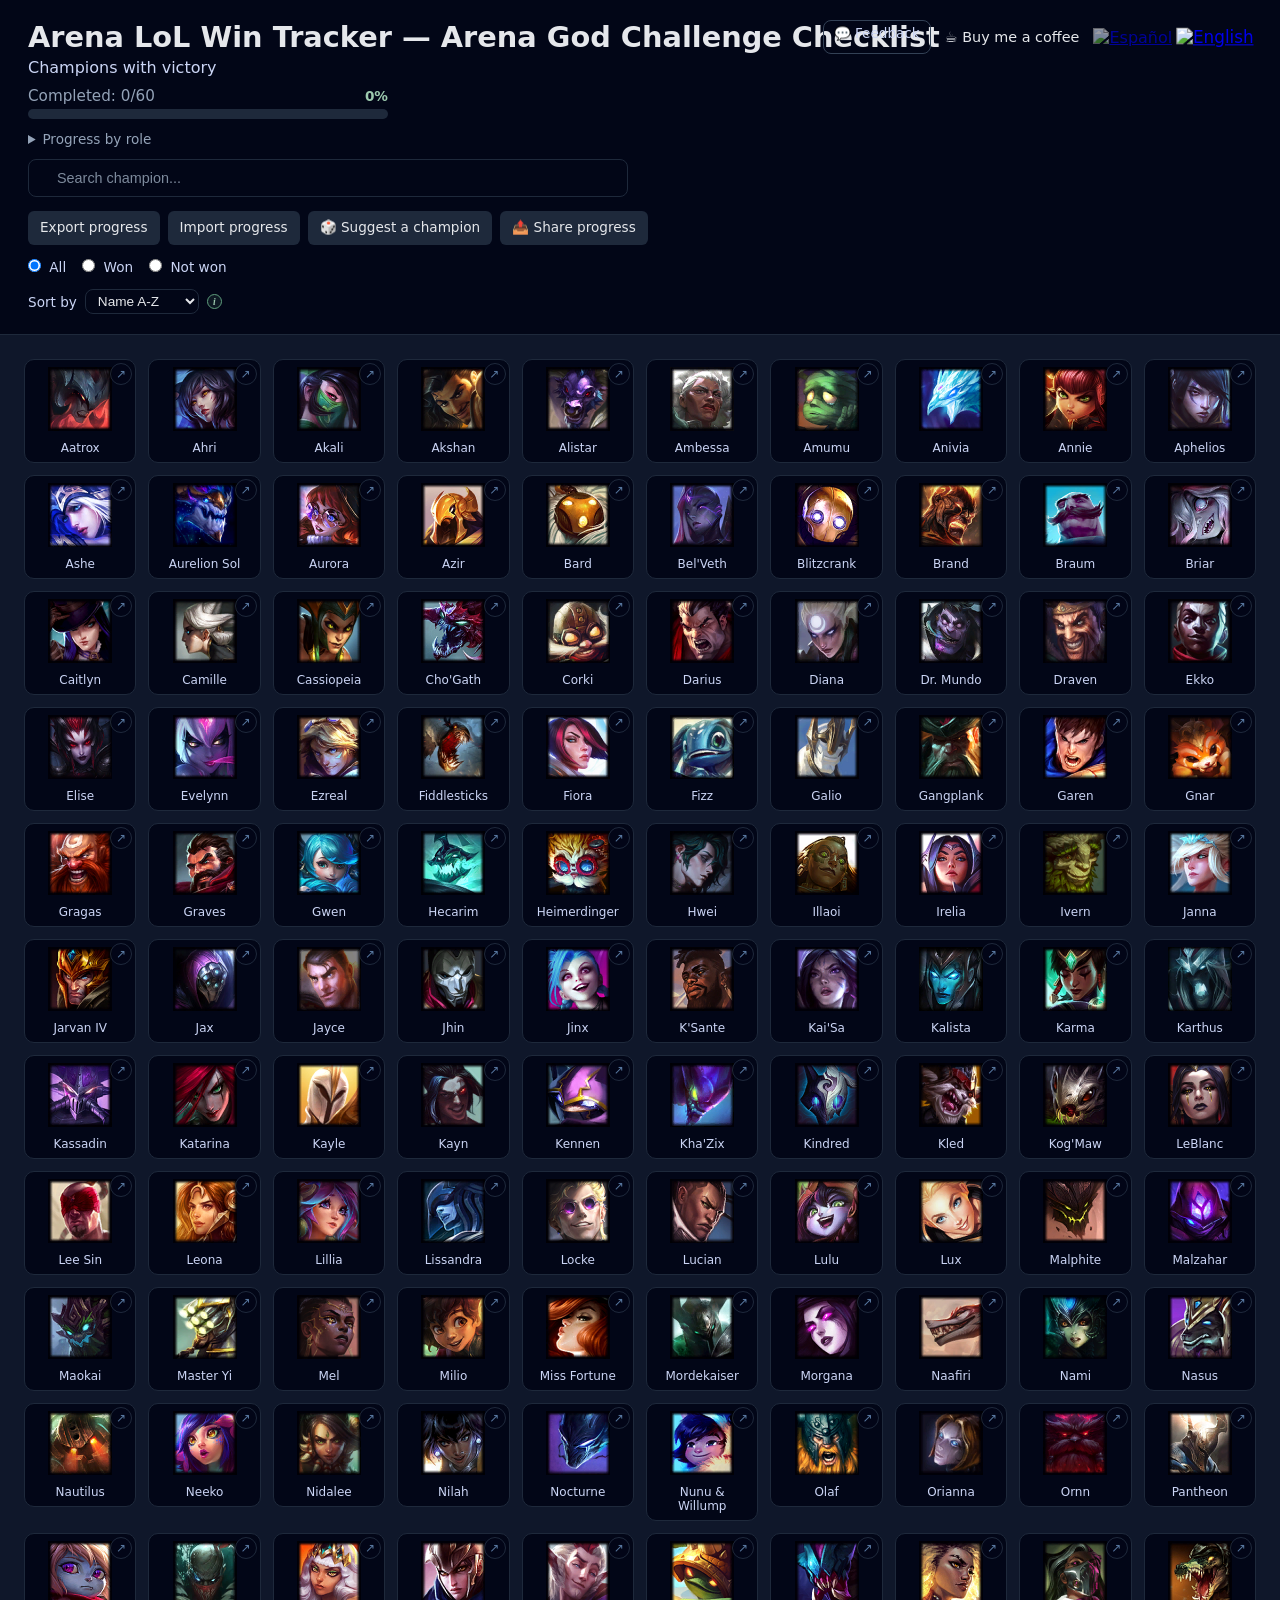
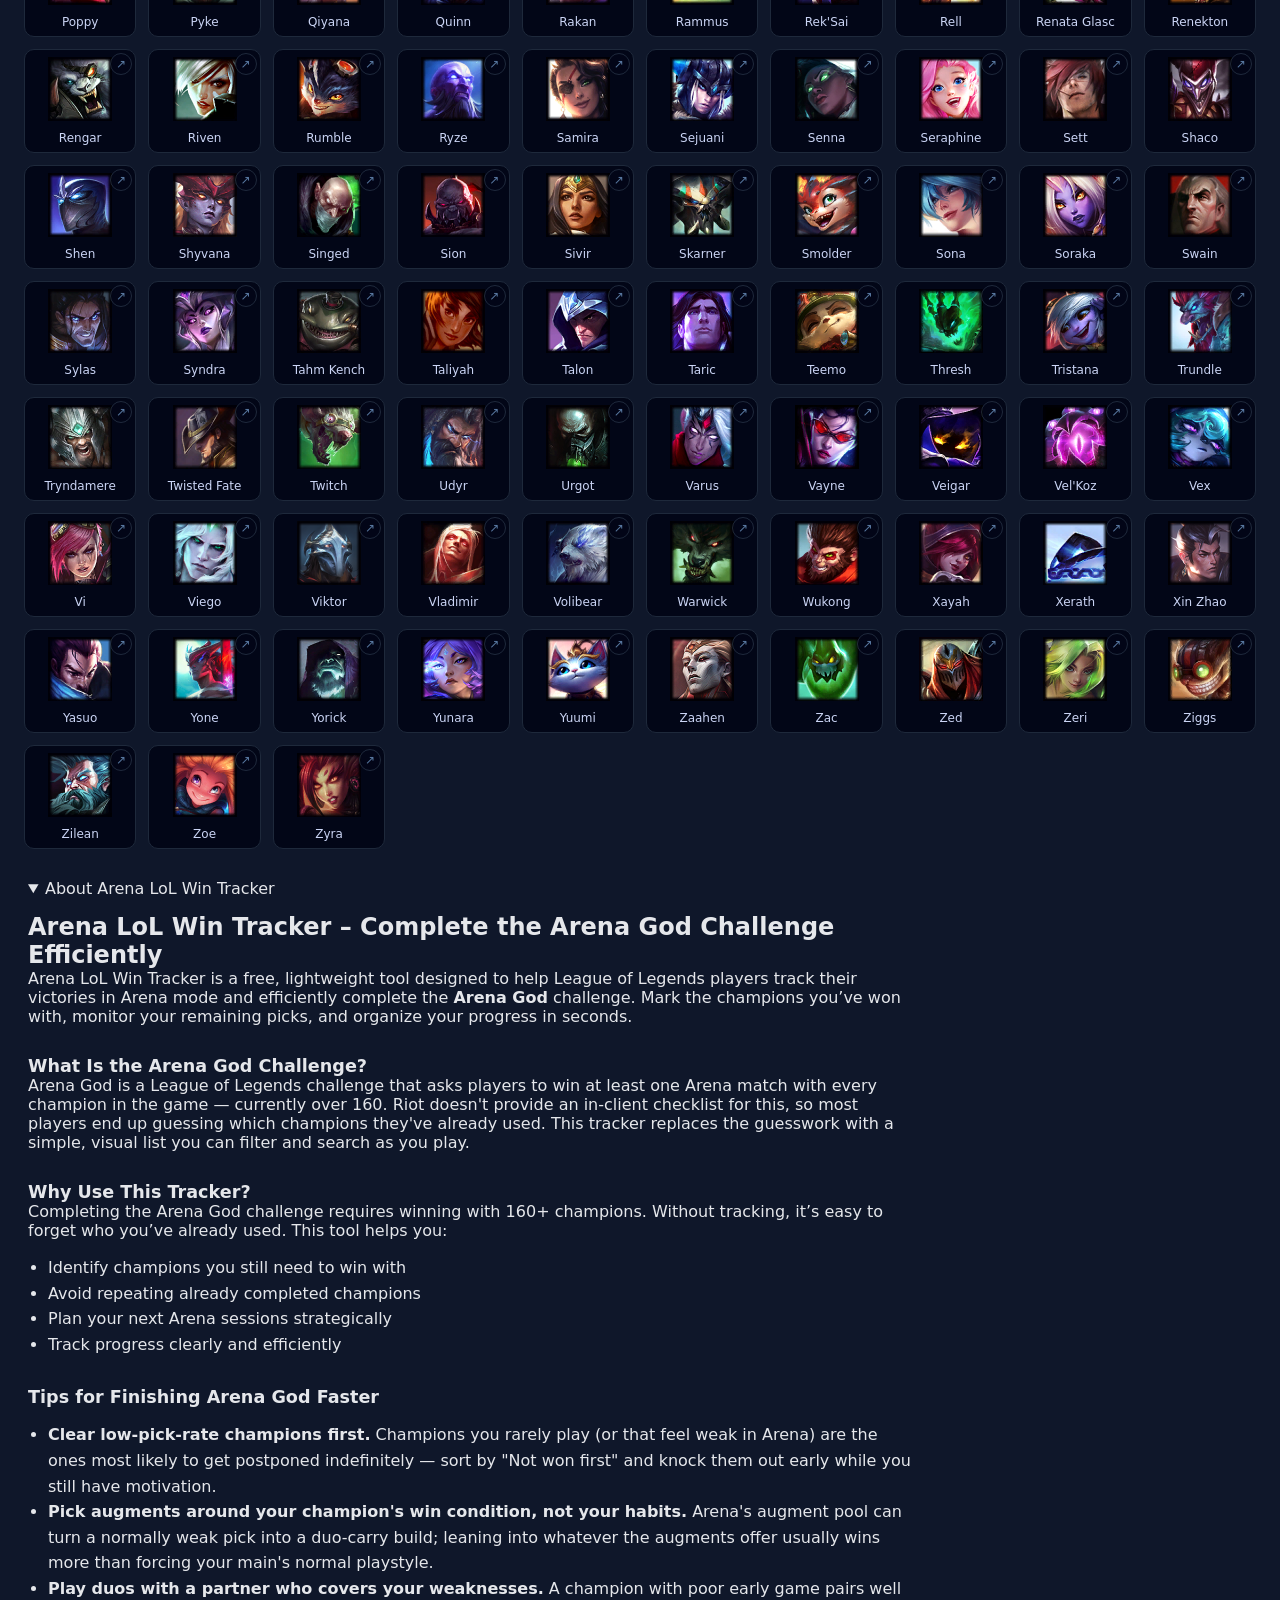
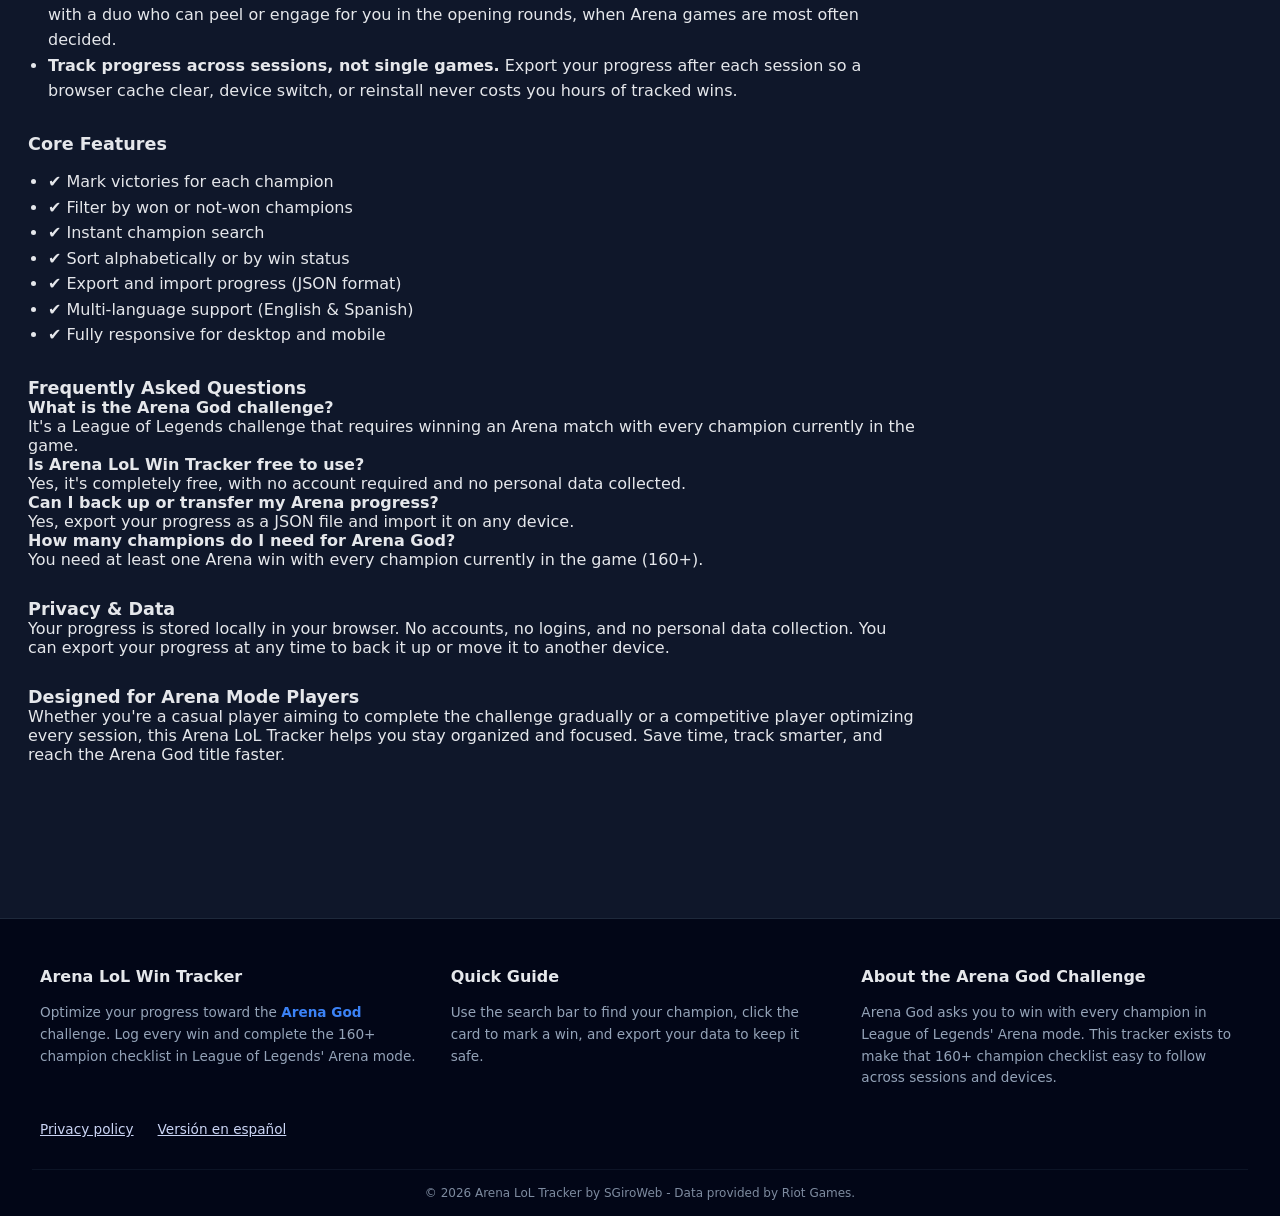
==== commit c900107b: "Add Arena God (60-champion) achievement badge and a feedback form - Total progress bar now tracks Ri" ====
--- a/index.html
+++ b/index.html
@@ -150,7 +150,10 @@
     <div class="total-progress">
       <div class="total-progress-header">
         <span id="counter" class="counter">Completed: 0</span>
-        <span class="total-progress-pct" id="totalProgressPct">0%</span>
+        <span class="total-progress-right">
+          <span class="total-progress-pct" id="totalProgressPct">0%</span>
+          <span id="arenaGodBadge" class="arena-god-badge" hidden>🏆 Arena God</span>
+        </span>
       </div>
       <div class="total-progress-bar">
         <div class="total-progress-fill" id="totalProgressFill"></div>
@@ -165,6 +168,22 @@
           <button type="button" id="clearRoleFilter" aria-label="Clear role filter">✕</button>
         </span>
       </summary>
+
+      <!-- Sólo se ve antes de conseguir el logro Arena God (60 campeones):
+           la barra de arriba mide el progreso hacia esos 60, así que el
+           progreso hacia el roster completo sólo se muestra aquí. Una vez
+           conseguido el logro, la barra de arriba ya mide el roster
+           completo y esto deja de hacer falta. -->
+      <div class="all-champions-progress" id="allChampionsProgress" hidden>
+        <div class="total-progress-header">
+          <span>All champions</span>
+          <span id="allChampionsCount">0/173</span>
+        </div>
+        <div class="total-progress-bar">
+          <div class="total-progress-fill" id="allChampionsFill"></div>
+        </div>
+      </div>
+
       <ul class="role-list" id="roleList"></ul>
     </details>
 
@@ -232,6 +251,10 @@
 
 <div class="header-right">
   <div class="tip-lang">
+    <button type="button" id="feedbackBtn" class="feedback-btn">
+      💬 Feedback
+    </button>
+
     <div class="tipjar-container">
       <a
         id="donateLink"
@@ -546,6 +569,46 @@
   </div>
 </div>
 
+<div id="feedbackModal" class="modal">
+  <div class="modal-content feedback-content">
+    <span id="closeFeedbackModal" class="close">&times;</span>
+    <h2 class="feedback-title">Feedback &amp; suggestions</h2>
+    <p class="feedback-intro">
+      Found a bug, or have an idea for the tracker? Let us know below. Leave
+      your email if you'd like a reply.
+    </p>
+    <form id="feedbackForm" action="https://formspree.io/lolarenachampcounter@gmail.com" method="POST">
+      <input type="hidden" name="_subject" value="Arena LoL Win Tracker feedback" />
+      <label for="feedbackMessage" class="sr-only">Your message</label>
+      <textarea
+        id="feedbackMessage"
+        name="message"
+        class="feedback-textarea"
+        rows="5"
+        placeholder="What would you change or add?"
+        required
+      ></textarea>
+      <label for="feedbackEmail" class="sr-only">Your email (optional)</label>
+      <input
+        type="email"
+        id="feedbackEmail"
+        name="email"
+        class="feedback-email"
+        placeholder="Your email (optional, if you want a reply)"
+        autocomplete="email"
+      />
+      <div class="modal-buttons">
+        <button type="submit" id="sendFeedback" class="action-btn">Send feedback</button>
+      </div>
+    </form>
+    <p id="feedbackSuccess" class="feedback-success" hidden>✓ Thanks! Your message has been sent.</p>
+    <p id="feedbackError" class="feedback-error" hidden>
+      Something went wrong. You can also
+      <a href="mailto:lolarenachampcounter@gmail.com">email us directly</a>.
+    </p>
+  </div>
+</div>
+
 <div id="milestoneToast" class="milestone-toast" role="status" aria-live="polite" hidden></div>
 
   <script>window.APP_LANG = "en";</script>
--- a/style.css
+++ b/style.css
@@ -73,6 +73,12 @@
   margin-bottom: 4px;
 }
 
+.total-progress-right {
+  display: flex;
+  align-items: center;
+  gap: 8px;
+}
+
 .total-progress-pct {
   font-size: 0.85rem;
   font-weight: 600;
@@ -93,6 +99,50 @@
   border-radius: 5px;
   background: linear-gradient(90deg, #16a34a, #22c55e);
   transition: width 0.2s ease;
+}
+
+/* Sello de logro conseguido: se gana ganando con 60 campeones distintos
+   (el reto real "Arena God" de Riot, no el roster completo). */
+.arena-god-badge[hidden] {
+  /* Sin esto, [hidden] y esta clase empatan en especificidad y gana la que
+     va detrás en la cascada (esta) — el sello se vería aunque estuviera
+     "oculto". Mismo motivo que .champion-cell[hidden] más abajo. */
+  display: none;
+}
+
+.arena-god-badge {
+  display: inline-flex;
+  align-items: center;
+  gap: 3px;
+  padding: 2px 9px;
+  border: 2px solid #facc15;
+  border-radius: 999px;
+  color: #facc15;
+  background: rgba(250, 204, 21, 0.1);
+  font-size: 0.72rem;
+  font-weight: 700;
+  text-transform: uppercase;
+  letter-spacing: 0.03em;
+  transform: rotate(-4deg);
+  white-space: nowrap;
+}
+
+/* Barra secundaria (roster completo) dentro del desglose por rol; sólo
+   visible antes de conseguir el sello de arriba. */
+.all-champions-progress {
+  margin-top: 14px;
+  margin-bottom: 14px;
+  padding-bottom: 12px;
+  border-bottom: 1px solid #1e293b;
+}
+
+.all-champions-progress .total-progress-header {
+  font-size: 0.8rem;
+  color: #94a3b8;
+}
+
+.all-champions-progress .total-progress-bar {
+  height: 6px;
 }
 
 /* =========================
@@ -635,6 +685,88 @@
 .close:hover {
   color: #e5e7eb;
 }
+
+/* =========================
+   FEEDBACK
+========================= */
+.feedback-btn {
+  background: none;
+  border: 1px solid #334155;
+  border-radius: 8px;
+  color: #cbd5f5;
+  font: inherit;
+  font-size: 0.85rem;
+  padding: 4px 10px;
+  cursor: pointer;
+  transition: background 0.15s ease, border-color 0.15s ease;
+}
+
+.feedback-btn:hover,
+.feedback-btn:focus-visible {
+  background: #1e293b;
+  border-color: #475569;
+}
+
+.feedback-content {
+  max-width: 480px;
+  text-align: left;
+}
+
+.feedback-title {
+  font-size: 1.1rem;
+  margin-bottom: 10px;
+  padding-right: 20px;
+}
+
+.feedback-intro {
+  font-size: 0.85rem;
+  color: #94a3b8;
+  margin-bottom: 14px;
+  line-height: 1.5;
+}
+
+.feedback-textarea,
+.feedback-email {
+  width: 100%;
+  background: #020617;
+  border: 1px solid #1e293b;
+  border-radius: 8px;
+  padding: 10px 12px;
+  color: #e5e7eb;
+  font: inherit;
+  font-size: 0.9rem;
+  margin-bottom: 10px;
+  resize: vertical;
+}
+
+.feedback-textarea:focus-visible,
+.feedback-email:focus-visible {
+  outline: 2px solid #60a5fa;
+  outline-offset: 1px;
+}
+
+.feedback-content .modal-buttons {
+  justify-content: flex-end;
+  margin-top: 4px;
+}
+
+.feedback-success {
+  color: #86efac;
+  font-size: 0.9rem;
+  margin-top: 6px;
+}
+
+.feedback-error {
+  color: #fca5a5;
+  font-size: 0.85rem;
+  margin-top: 6px;
+}
+
+.feedback-error a {
+  color: inherit;
+  text-decoration: underline;
+}
+
 .import-export {
   display: flex;
   gap: 8px;
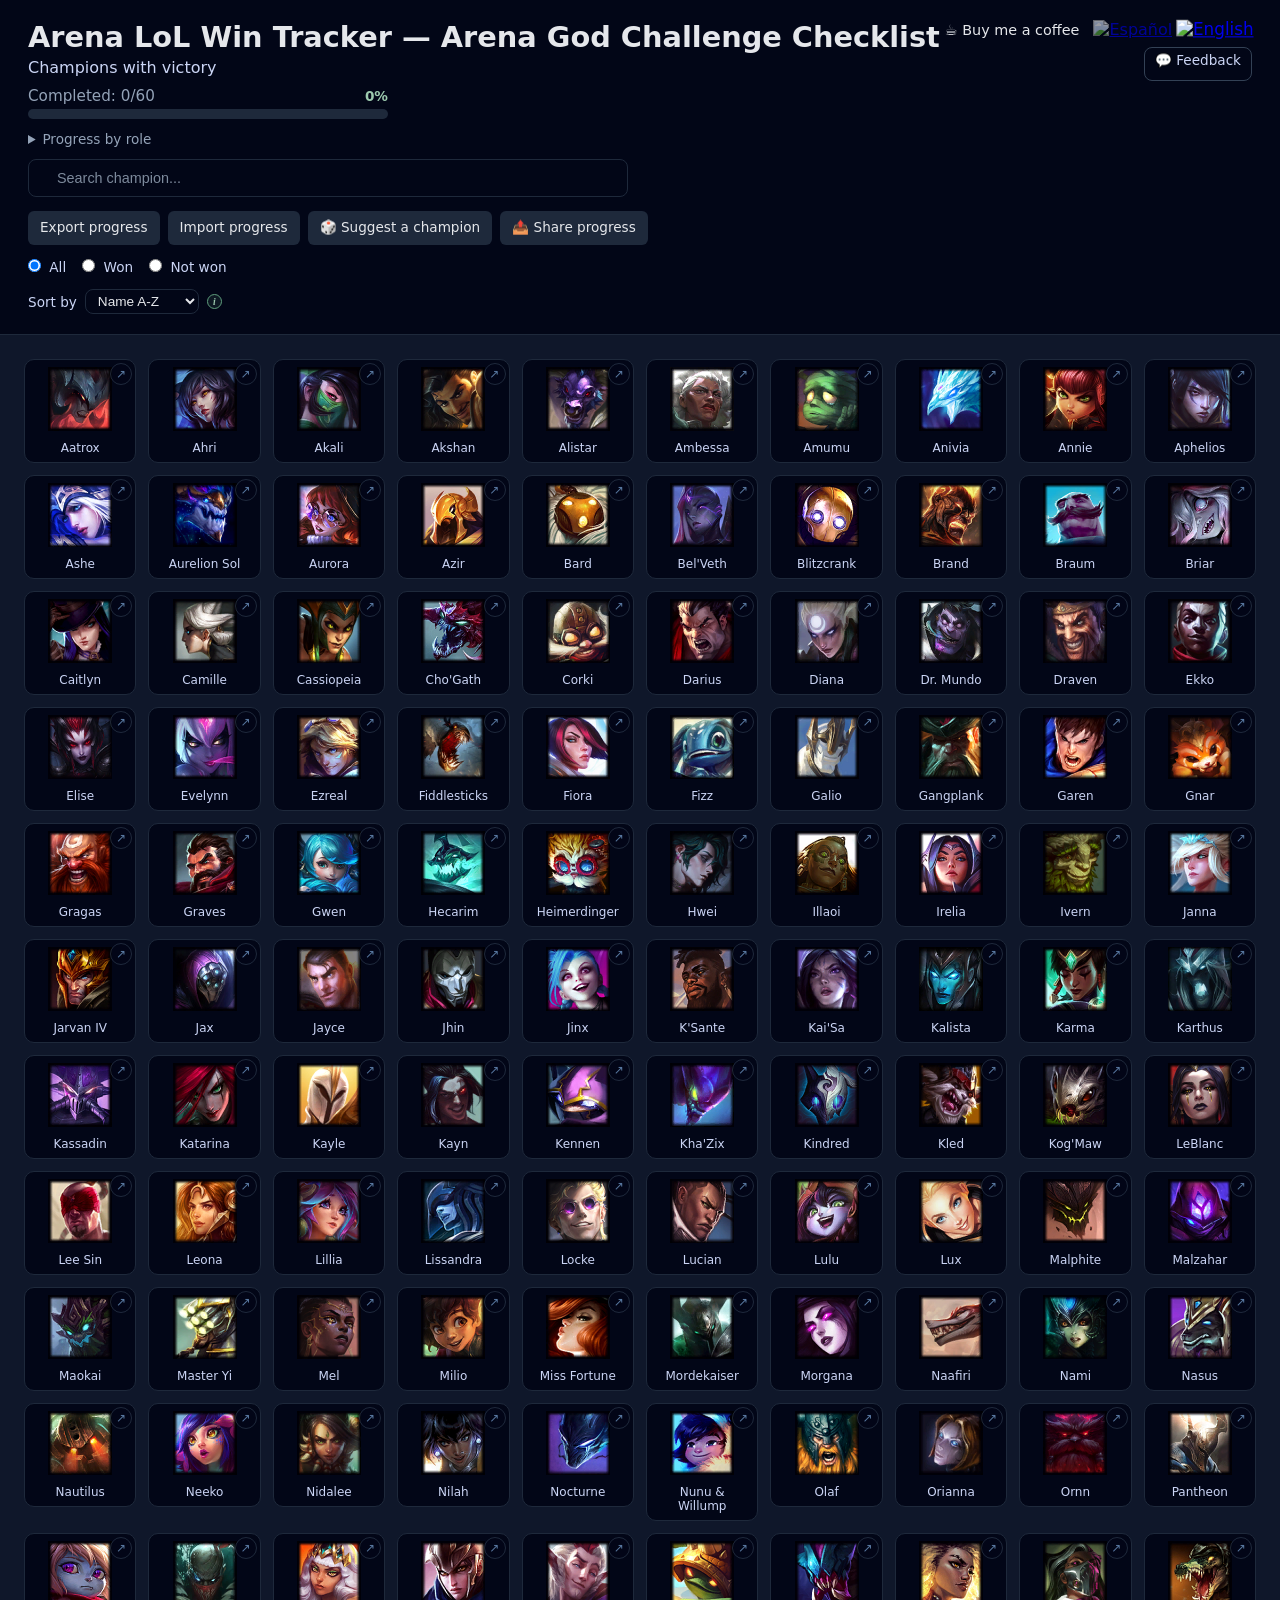
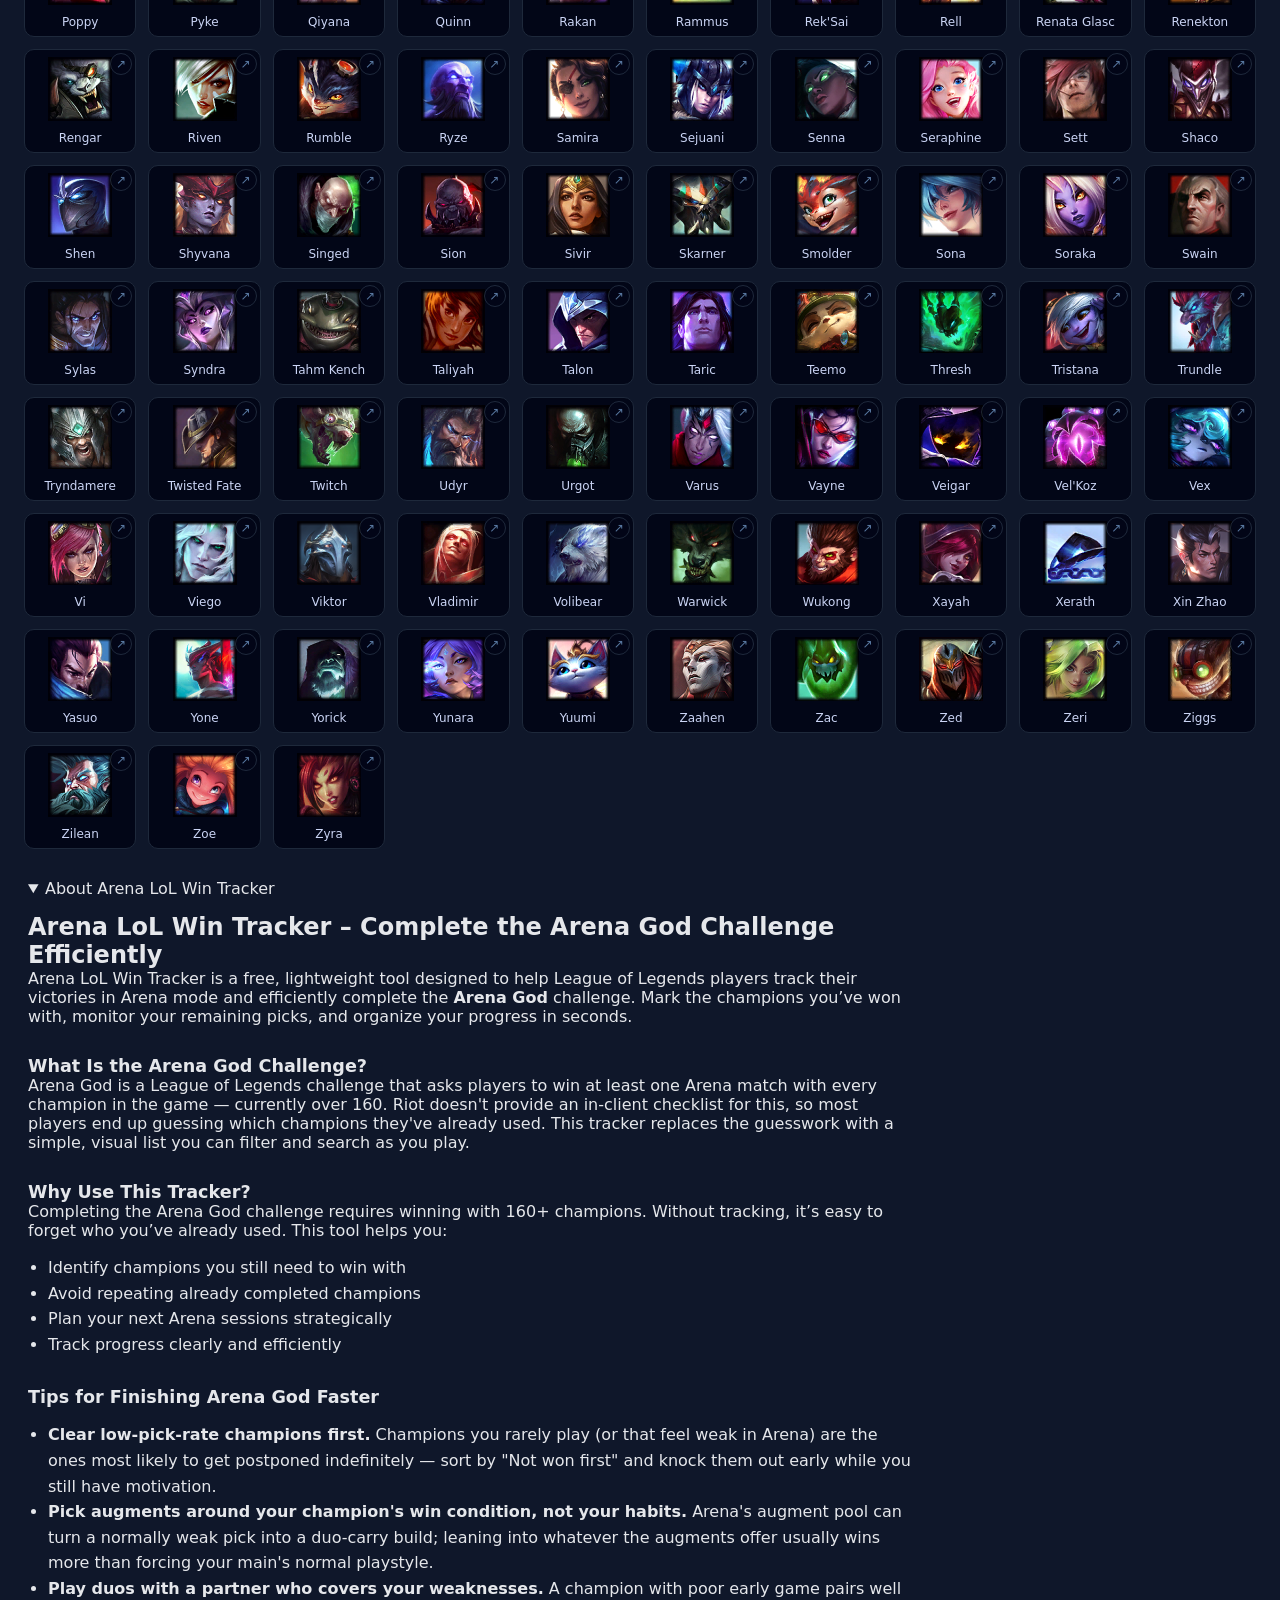
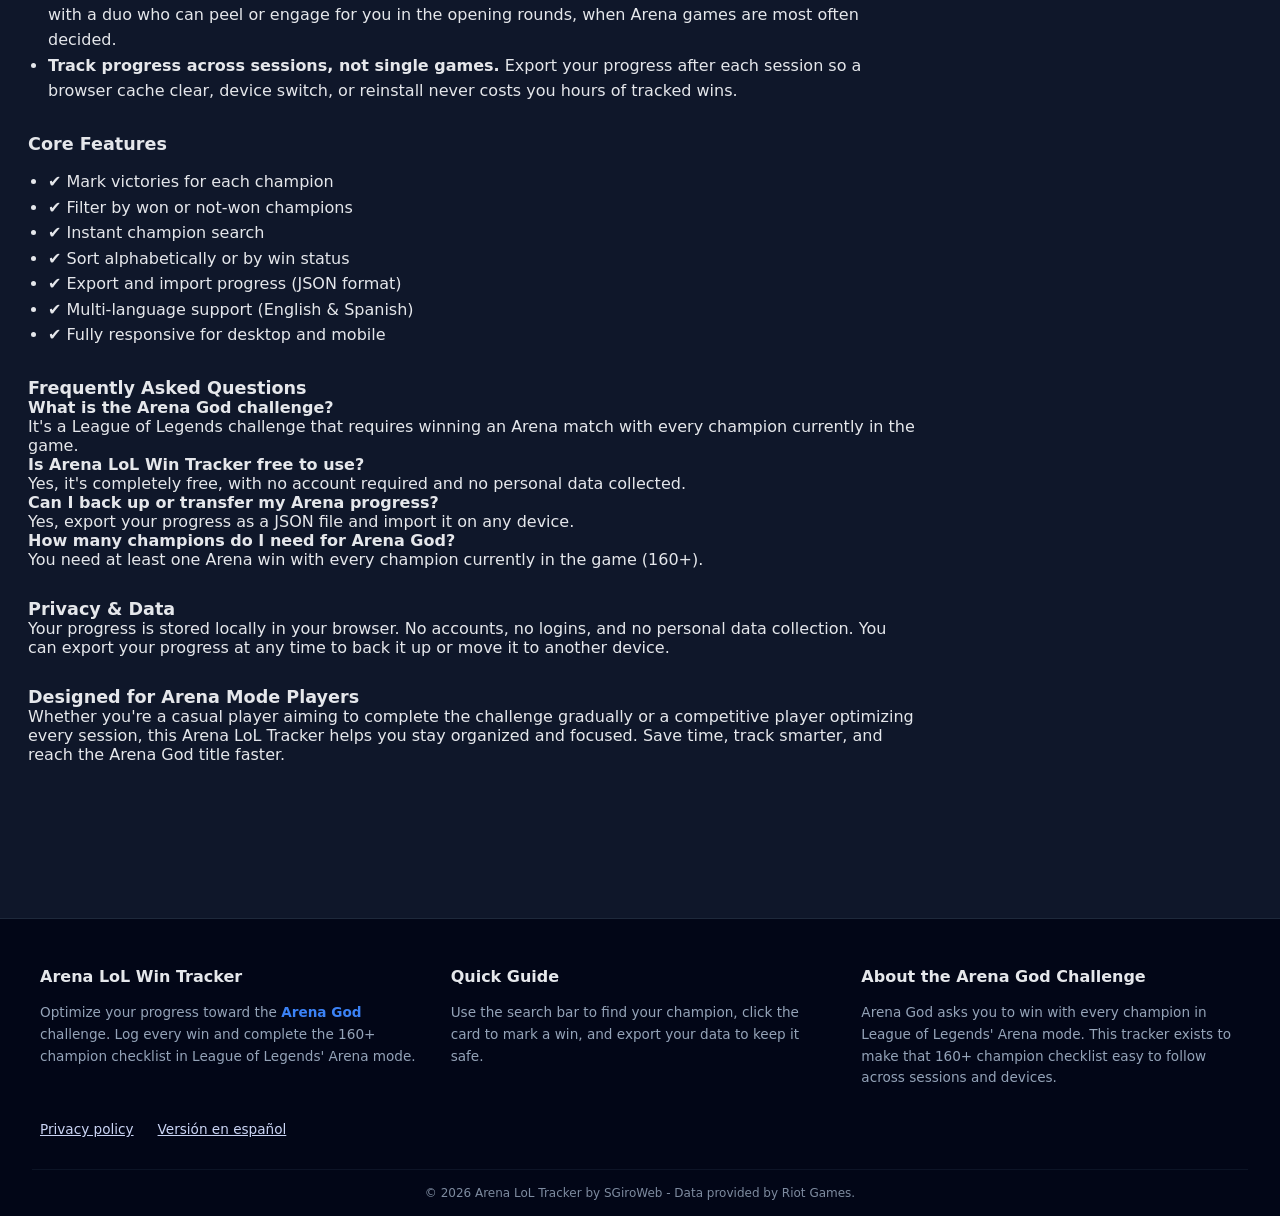
==== commit 6f250731: "Move feedback button below the language flags in the header Co-Authored-By: Claude Sonnet 5 <noreply" ====
--- a/index.html
+++ b/index.html
@@ -251,10 +251,6 @@
 
 <div class="header-right">
   <div class="tip-lang">
-    <button type="button" id="feedbackBtn" class="feedback-btn">
-      💬 Feedback
-    </button>
-
     <div class="tipjar-container">
       <a
         id="donateLink"
@@ -274,6 +270,10 @@
       </a>
     </div>
   </div>
+
+  <button type="button" id="feedbackBtn" class="feedback-btn">
+    💬 Feedback
+  </button>
 </div>
 </header>
 
--- a/style.css
+++ b/style.css
@@ -421,6 +421,10 @@
   position: absolute;
   top: 20px;
   right: 28px;
+  display: flex;
+  flex-direction: column;
+  align-items: flex-end;
+  gap: 8px;
 }
 
 /* En pantallas estrechas el bloque absoluto se solapaba con el H1. */
@@ -428,6 +432,7 @@
   .header-right {
     position: static;
     margin-top: 16px;
+    align-items: stretch;
   }
 
   .tip-lang {
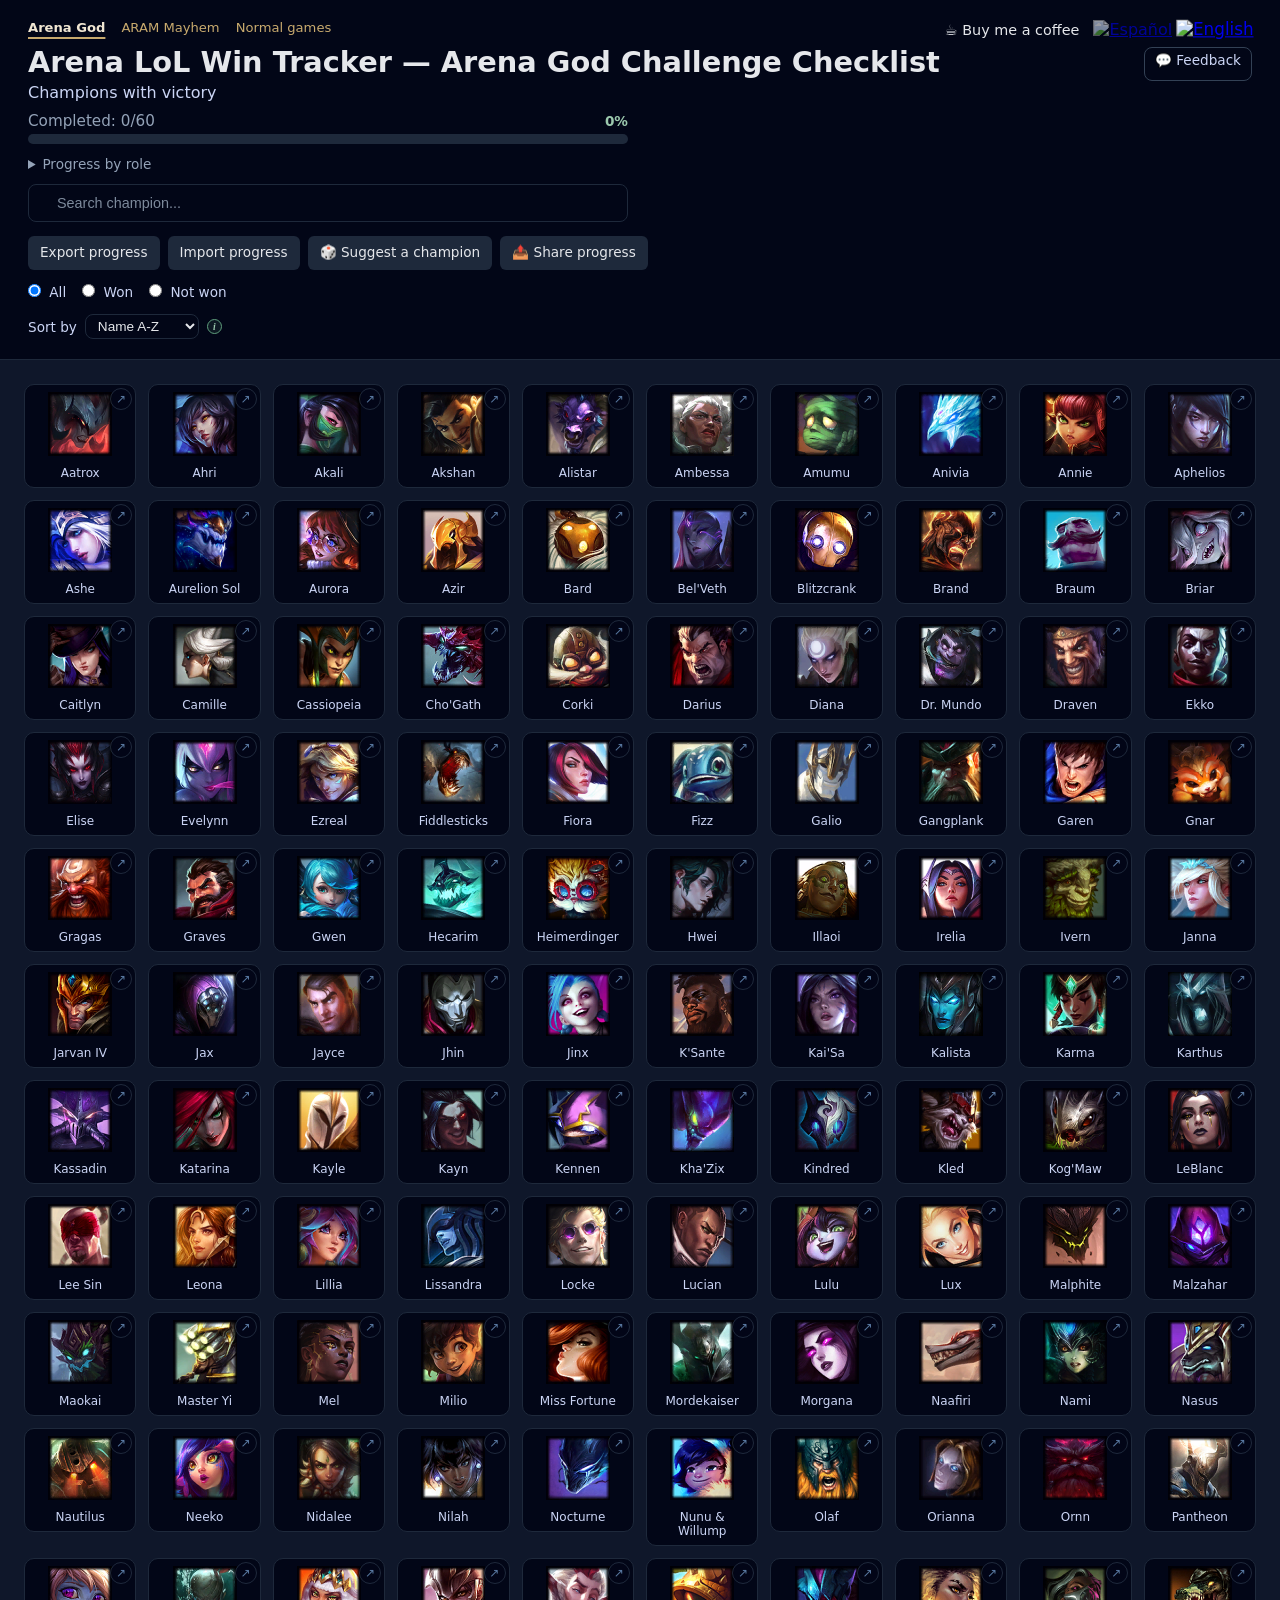
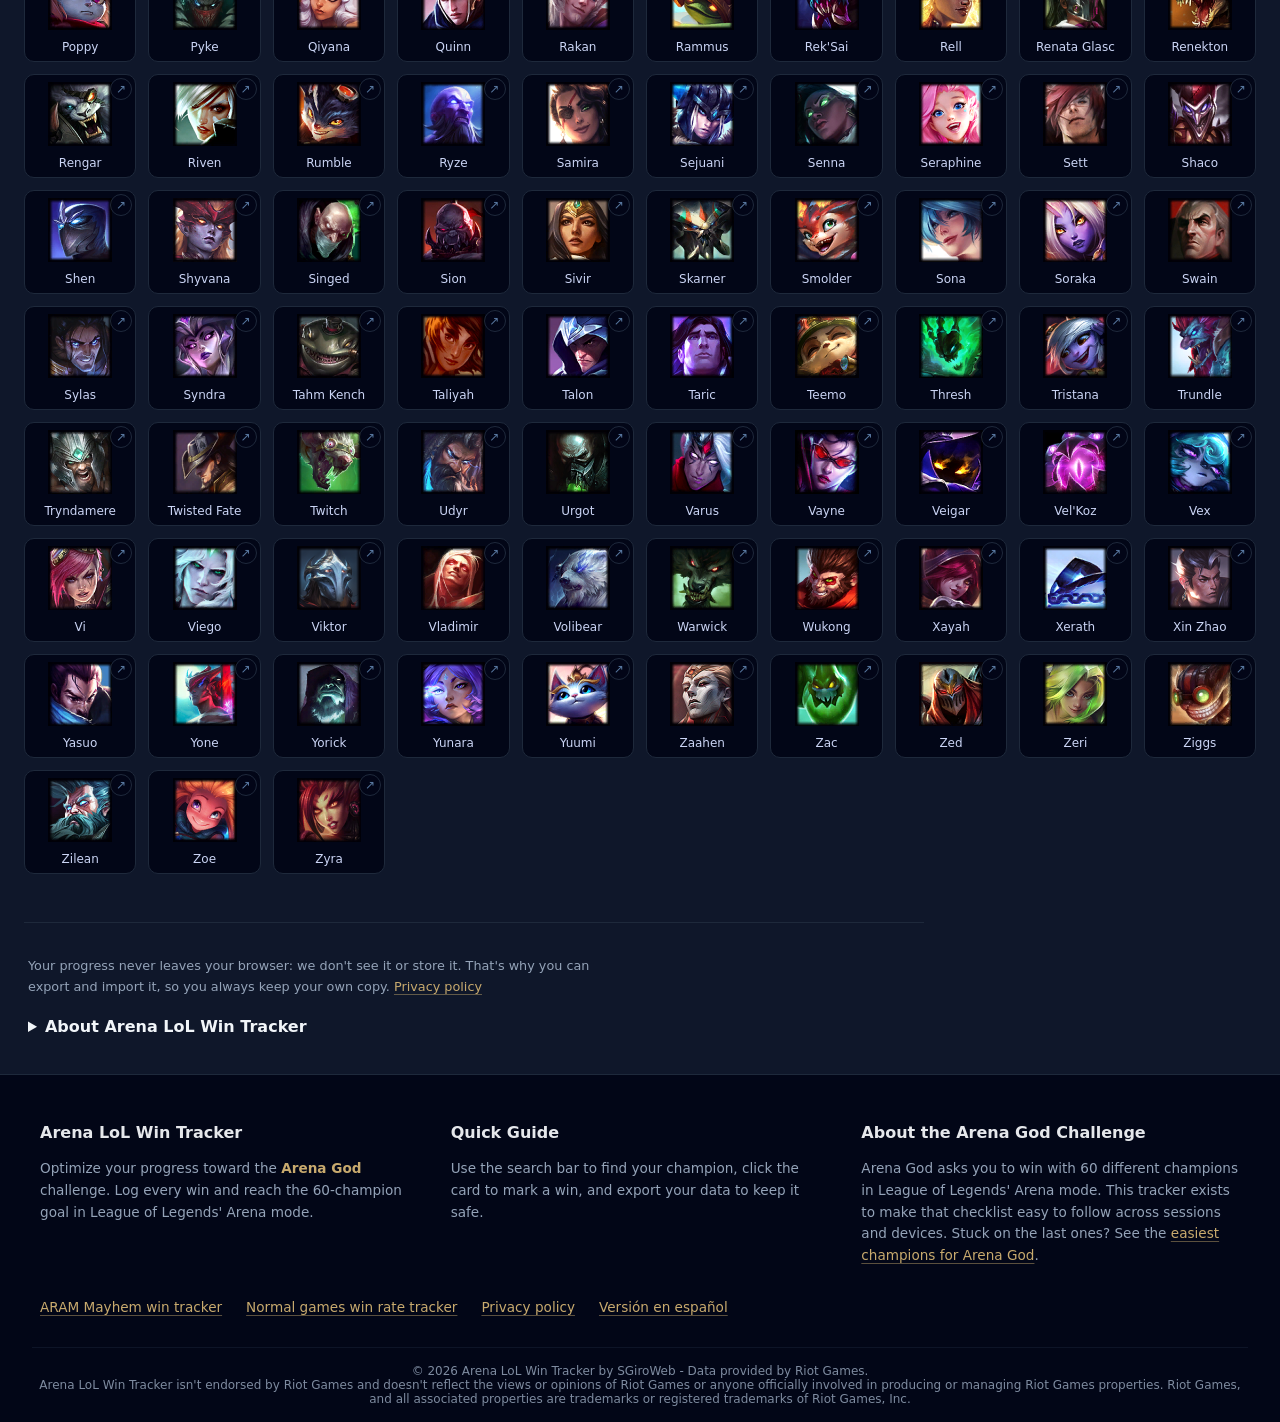
==== commit 29a2118a: "SEO pass, ARAM Mayhem/normal win trackers, Arena God guide and UI touch-ups - SEO: titles/descriptio" ====
--- a/index.html
+++ b/index.html
@@ -1,652 +1,658 @@
-<!DOCTYPE html>
-<html lang="en">
-<head>
-  <meta charset="UTF-8" />
-  <title>Arena LoL Win Tracker - Arena God Challenge Checklist</title>
-  <!-- Hoja de estilos única y crítica: cargarla de forma no bloqueante sólo
-       provocaba un flash sin estilos y un salto de layout. Son ~10 KB. -->
-  <link rel="stylesheet" href="/style.css">
-  <link rel="icon" type="image/png" sizes="192x192" href="/assets/icon-192.png" />
-  <link rel="apple-touch-icon" href="/assets/icon-192.png" />
-  <link rel="manifest" href="/site.webmanifest" />
-  <meta name="theme-color" content="#020617">
-
-  <meta name="description" content="Track your Arena wins in League of Legends. Mark champions, manage progress and complete the Arena God challenge easily." />
-  <meta name="author" content="SGiroWeb">
-  <meta name="robots" content="index, follow, max-image-preview:large, max-snippet:-1, max-video-preview:-1">
-  <meta name="viewport" content="width=device-width, initial-scale=1.0">
-
-  <meta property="og:type" content="website">
-  <meta property="og:site_name" content="Arena LoL Win Tracker">
-  <meta property="og:url" content="https://lolarenachampcounter.github.io/">
-  <meta property="og:title" content="Arena LoL Win Tracker - Win with every Champion">
-  <meta property="og:description" content="Track your Arena wins in League of Legends and reach the Arena God title.">
-  <meta property="og:image" content="https://lolarenachampcounter.github.io/assets/og-cover.png">
-  <meta property="og:image:width" content="1200">
-  <meta property="og:image:height" content="630">
-  <meta property="og:image:type" content="image/png">
-  <meta property="og:image:alt" content="Arena LoL Win Tracker - Arena God challenge checklist">
-  <meta property="og:locale" content="en_US">
-  <meta property="og:locale:alternate" content="es_ES">
-
-  <meta name="twitter:card" content="summary_large_image">
-  <meta name="twitter:title" content="Arena LoL Win Tracker">
-  <meta name="twitter:description" content="Manage your Arena Mode wins in League of Legends. Free and easy to use.">
-  <meta name="twitter:image" content="https://lolarenachampcounter.github.io/assets/og-cover.png">
-  <meta name="twitter:image:alt" content="Arena LoL Win Tracker - Arena God challenge checklist">
-  <link rel="canonical" href="https://lolarenachampcounter.github.io/" />
-
-  <link rel="alternate" hreflang="en" href="https://lolarenachampcounter.github.io/" />
-  <link rel="alternate" hreflang="es" href="https://lolarenachampcounter.github.io/es/" />
-  <link rel="alternate" hreflang="x-default" href="https://lolarenachampcounter.github.io/" />
-
-  <!-- Preconnects: acelera la primera carga de fuentes de datos externas.
-       ddragon ya no está aquí: los retratos de campeón se autoalojan
-       (assets/champions/); ddragon sólo se usa en el fallback JS si ese
-       asset local llegara a fallar, un caso raro que no merece una
-       conexión anticipada en cada visita. -->
-  <link rel="preconnect" href="https://flagcdn.com">
-  <link rel="preconnect" href="https://pagead2.googlesyndication.com" crossorigin>
-  <link rel="preconnect" href="https://plausible.io">
-
-  <!-- Google AdSense: el script cargador vive al final de <body> para no
-       competir por CPU y ancho de banda con el render inicial. -->
-  <meta name="google-adsense-account" content="ca-pub-2421399084369005">
-
-  <script async src="https://plausible.io/js/pa-haeu0VJ3XxhcPlHHVfHfm.js"></script>
-  <script>
-    window.plausible=window.plausible||function(){(plausible.q=plausible.q||[]).push(arguments)},plausible.init=plausible.init||function(i){plausible.o=i||{}};
-    plausible.init()
-  </script>
-
-  <script type="application/ld+json">
-  {
-    "@context": "https://schema.org",
-    "@graph": [
-      {
-        "@type": "WebSite",
-        "@id": "https://lolarenachampcounter.github.io/#website",
-        "name": "Arena LoL Win Tracker",
-        "url": "https://lolarenachampcounter.github.io/",
-        "inLanguage": "en",
-        "publisher": { "@id": "https://lolarenachampcounter.github.io/#author" }
-      },
-      {
-        "@type": "Person",
-        "@id": "https://lolarenachampcounter.github.io/#author",
-        "name": "SGiroWeb",
-        "url": "https://lolarenachampcounter.github.io/"
-      },
-      {
-        "@type": "WebApplication",
-        "@id": "https://lolarenachampcounter.github.io/#app",
-        "name": "Arena LoL Win Tracker",
-        "url": "https://lolarenachampcounter.github.io/",
-        "applicationCategory": "GameApplication",
-        "operatingSystem": "Any",
-        "browserRequirements": "Requires JavaScript to save progress locally",
-        "inLanguage": "en",
-        "isPartOf": { "@id": "https://lolarenachampcounter.github.io/#website" },
-        "author": { "@id": "https://lolarenachampcounter.github.io/#author" },
-        "image": "https://lolarenachampcounter.github.io/assets/og-cover.png",
-        "dateModified": "2026-09-22",
-        "description": "Free tool to track your League of Legends Arena mode wins and complete the Arena God challenge.",
-        "offers": {
-          "@type": "Offer",
-          "price": "0",
-          "priceCurrency": "USD"
-        }
-      },
-      {
-        "@type": "FAQPage",
-        "@id": "https://lolarenachampcounter.github.io/#faq",
-        "inLanguage": "en",
-        "isPartOf": { "@id": "https://lolarenachampcounter.github.io/#website" },
-        "mainEntity": [
-          {
-            "@type": "Question",
-            "name": "What is the Arena God challenge?",
-            "acceptedAnswer": {
-              "@type": "Answer",
-              "text": "The Arena God challenge requires winning with every champion in Arena mode."
-            }
-          },
-          {
-            "@type": "Question",
-            "name": "Is Arena LoL Win Tracker free to use?",
-            "acceptedAnswer": {
-              "@type": "Answer",
-              "text": "Yes, the tracker is completely free, requires no account, and stores your progress locally in your browser."
-            }
-          },
-          {
-            "@type": "Question",
-            "name": "Can I back up or transfer my Arena progress?",
-            "acceptedAnswer": {
-              "@type": "Answer",
-              "text": "Yes, you can export your progress as a JSON file and import it later or on another device."
-            }
-          },
-          {
-            "@type": "Question",
-            "name": "How many champions do I need to win with for Arena God?",
-            "acceptedAnswer": {
-              "@type": "Answer",
-              "text": "You need to win at least one Arena match with every champion currently in the game, which is currently over 160 champions."
-            }
-          }
-        ]
-      }
-    ]
-  }
-  </script>
-</head>
-<body class="base">
-  <header class="header">
-  <div class="header-left">
-    <h1>Arena LoL Win Tracker — Arena God Challenge Checklist</h1>
-    <p class="subtitle">Champions with victory</p>
-
-    <div class="total-progress">
-      <div class="total-progress-header">
-        <span id="counter" class="counter">Completed: 0</span>
-        <span class="total-progress-right">
-          <span class="total-progress-pct" id="totalProgressPct">0%</span>
-          <span id="arenaGodBadge" class="arena-god-badge" hidden>🏆 Arena God</span>
-        </span>
-      </div>
-      <div class="total-progress-bar">
-        <div class="total-progress-fill" id="totalProgressFill"></div>
-      </div>
-    </div>
-
-    <details class="role-breakdown">
-      <summary>
-        Progress by role
-        <span id="activeRoleChip" class="active-role-chip" hidden>
-          · <span id="activeRoleChipLabel"></span>
-          <button type="button" id="clearRoleFilter" aria-label="Clear role filter">✕</button>
-        </span>
-      </summary>
-
-      <!-- Sólo se ve antes de conseguir el logro Arena God (60 campeones):
-           la barra de arriba mide el progreso hacia esos 60, así que el
-           progreso hacia el roster completo sólo se muestra aquí. Una vez
-           conseguido el logro, la barra de arriba ya mide el roster
-           completo y esto deja de hacer falta. -->
-      <div class="all-champions-progress" id="allChampionsProgress" hidden>
-        <div class="total-progress-header">
-          <span>All champions</span>
-          <span id="allChampionsCount">0/173</span>
-        </div>
-        <div class="total-progress-bar">
-          <div class="total-progress-fill" id="allChampionsFill"></div>
-        </div>
-      </div>
-
-      <ul class="role-list" id="roleList"></ul>
-    </details>
-
-    <div class="search-wrapper">
-      <button type="button" id="clearSearch" class="clear-btn" aria-label="Clear search">×</button>
-
-      <label for="searchInput" class="sr-only">Search champion</label>
-      <input
-        type="text"
-        id="searchInput"
-        autocomplete="off"
-        placeholder="Search champion..."
-      />
-
-    </div>
-
-   <div class="import-export">
-  <button id="exportBtn" class="action-btn">
-    Export progress
-  </button>
-
-  <button id="importBtn" class="action-btn">
-    Import progress
-  </button>
-  <!-- Fuera del <button>: contenido interactivo anidado es HTML inválido y
-       applyLanguage() lo borraba al reescribir el texto del botón. -->
-  <input type="file" id="importInput" accept=".json" hidden />
-
-  <button type="button" id="suggestBtn" class="action-btn">
-    🎲 Suggest a champion
-  </button>
-
-  <button type="button" id="shareBtn" class="action-btn">
-    📤 Share progress
-  </button>
-</div>
-
-    <div class="filters">
-      <label><input type="radio" name="filter" value="all" checked /> All</label>
-      <label><input type="radio" name="filter" value="won" /> Won</label>
-      <label><input type="radio" name="filter" value="not-won" /> Not won</label>
-    </div>
-    <div class="sort-container">
-      <label for="sortSelect" id="sortLabel">Sort by</label>
-      <select id="sortSelect">
-        <option value="name-asc">Name A-Z</option>
-        <option value="name-desc">Name Z-A</option>
-        <option value="won-first">Won first</option>
-        <option value="not-won-first">Not won first</option>
-      </select>
-
-      <!-- Consejo de puesta al día, justo al lado del control del que habla.
-           Se muestra al pasar el ratón (y al enfocar con teclado, con
-           :focus-visible) para no interferir con el flujo normal. -->
-      <span class="tip-info" tabindex="0" aria-describedby="tipPopover">
-        <span aria-hidden="true">i</span>
-        <span class="sr-only">How to log the wins you already have</span>
-        <span class="tip-popover" id="tipPopover" role="tooltip">
-          Tip: sort both this list and your in-client Arena God challenge
-          <strong>A-Z</strong> to log existing wins fast.
-        </span>
-      </span>
-    </div>
-  </div>
-
-<div class="header-right">
-  <div class="tip-lang">
-    <div class="tipjar-container">
-      <a
-        id="donateLink"
-        href="https://paypal.me/dolm0s"
-        target="_blank"
-        rel="noopener noreferrer"
-        class="tipjar"
-      >☕ Buy me a coffee</a>
-    </div>
-
-    <div class="lang-switch">
-      <a href="/es/" hreflang="es" title="Español">
-        <img src="https://flagcdn.com/w20/es.png" alt="Español" class="lang-flag" />
-      </a>
-      <a href="/" hreflang="en" title="English">
-        <img src="https://flagcdn.com/w20/gb.png" alt="English" class="lang-flag active" />
-      </a>
-    </div>
-  </div>
-
-  <button type="button" id="feedbackBtn" class="feedback-btn">
-    💬 Feedback
-  </button>
-</div>
-</header>
-
-
-  <main>
-    <!-- Las tarjetas las genera scripts/prerender.py en cada build a partir de
-         data/champions.json, para que el grid exista en el HTML servido.
-         app.js sólo hidrata este marcado. No editar a mano. -->
-    <div id="championsGrid" class="grid" data-prerendered="true">
-      <!-- CHAMPIONS:START -->
-      <div class="champion-cell" data-champion-id="Aatrox"><button type="button" class="champion" aria-pressed="false"><img src="/assets/champions/Aatrox.png" alt="Aatrox" width="64" height="64" decoding="async" loading="eager" fetchpriority="high" /><span class="champion-name">Aatrox</span></button><a class="build-link" href="https://www.metasrc.com/lol/arena/champions/aatrox/build" target="_blank" rel="noopener noreferrer" aria-label="Arena build guide for Aatrox (opens metasrc.com in a new tab)" title="Arena build guide for Aatrox (opens metasrc.com in a new tab)">↗</a></div>
-      <div class="champion-cell" data-champion-id="Ahri"><button type="button" class="champion" aria-pressed="false"><img src="/assets/champions/Ahri.png" alt="Ahri" width="64" height="64" decoding="async" loading="eager" fetchpriority="high" /><span class="champion-name">Ahri</span></button><a class="build-link" href="https://www.metasrc.com/lol/arena/champions/ahri/build" target="_blank" rel="noopener noreferrer" aria-label="Arena build guide for Ahri (opens metasrc.com in a new tab)" title="Arena build guide for Ahri (opens metasrc.com in a new tab)">↗</a></div>
-      <div class="champion-cell" data-champion-id="Akali"><button type="button" class="champion" aria-pressed="false"><img src="/assets/champions/Akali.png" alt="Akali" width="64" height="64" decoding="async" loading="eager" fetchpriority="high" /><span class="champion-name">Akali</span></button><a class="build-link" href="https://www.metasrc.com/lol/arena/champions/akali/build" target="_blank" rel="noopener noreferrer" aria-label="Arena build guide for Akali (opens metasrc.com in a new tab)" title="Arena build guide for Akali (opens metasrc.com in a new tab)">↗</a></div>
-      <div class="champion-cell" data-champion-id="Akshan"><button type="button" class="champion" aria-pressed="false"><img src="/assets/champions/Akshan.png" alt="Akshan" width="64" height="64" decoding="async" loading="eager" fetchpriority="high" /><span class="champion-name">Akshan</span></button><a class="build-link" href="https://www.metasrc.com/lol/arena/champions/akshan/build" target="_blank" rel="noopener noreferrer" aria-label="Arena build guide for Akshan (opens metasrc.com in a new tab)" title="Arena build guide for Akshan (opens metasrc.com in a new tab)">↗</a></div>
-      <div class="champion-cell" data-champion-id="Alistar"><button type="button" class="champion" aria-pressed="false"><img src="/assets/champions/Alistar.png" alt="Alistar" width="64" height="64" decoding="async" loading="eager" fetchpriority="high" /><span class="champion-name">Alistar</span></button><a class="build-link" href="https://www.metasrc.com/lol/arena/champions/alistar/build" target="_blank" rel="noopener noreferrer" aria-label="Arena build guide for Alistar (opens metasrc.com in a new tab)" title="Arena build guide for Alistar (opens metasrc.com in a new tab)">↗</a></div>
-      <div class="champion-cell" data-champion-id="Ambessa"><button type="button" class="champion" aria-pressed="false"><img src="/assets/champions/Ambessa.png" alt="Ambessa" width="64" height="64" decoding="async" loading="eager" fetchpriority="high" /><span class="champion-name">Ambessa</span></button><a class="build-link" href="https://www.metasrc.com/lol/arena/champions/ambessa/build" target="_blank" rel="noopener noreferrer" aria-label="Arena build guide for Ambessa (opens metasrc.com in a new tab)" title="Arena build guide for Ambessa (opens metasrc.com in a new tab)">↗</a></div>
-      <div class="champion-cell" data-champion-id="Amumu"><button type="button" class="champion" aria-pressed="false"><img src="/assets/champions/Amumu.png" alt="Amumu" width="64" height="64" decoding="async" loading="eager" fetchpriority="high" /><span class="champion-name">Amumu</span></button><a class="build-link" href="https://www.metasrc.com/lol/arena/champions/amumu/build" target="_blank" rel="noopener noreferrer" aria-label="Arena build guide for Amumu (opens metasrc.com in a new tab)" title="Arena build guide for Amumu (opens metasrc.com in a new tab)">↗</a></div>
-      <div class="champion-cell" data-champion-id="Anivia"><button type="button" class="champion" aria-pressed="false"><img src="/assets/champions/Anivia.png" alt="Anivia" width="64" height="64" decoding="async" loading="eager" fetchpriority="high" /><span class="champion-name">Anivia</span></button><a class="build-link" href="https://www.metasrc.com/lol/arena/champions/anivia/build" target="_blank" rel="noopener noreferrer" aria-label="Arena build guide for Anivia (opens metasrc.com in a new tab)" title="Arena build guide for Anivia (opens metasrc.com in a new tab)">↗</a></div>
-      <div class="champion-cell" data-champion-id="Annie"><button type="button" class="champion" aria-pressed="false"><img src="/assets/champions/Annie.png" alt="Annie" width="64" height="64" decoding="async" loading="eager" fetchpriority="high" /><span class="champion-name">Annie</span></button><a class="build-link" href="https://www.metasrc.com/lol/arena/champions/annie/build" target="_blank" rel="noopener noreferrer" aria-label="Arena build guide for Annie (opens metasrc.com in a new tab)" title="Arena build guide for Annie (opens metasrc.com in a new tab)">↗</a></div>
-      <div class="champion-cell" data-champion-id="Aphelios"><button type="button" class="champion" aria-pressed="false"><img src="/assets/champions/Aphelios.png" alt="Aphelios" width="64" height="64" decoding="async" loading="eager" fetchpriority="high" /><span class="champion-name">Aphelios</span></button><a class="build-link" href="https://www.metasrc.com/lol/arena/champions/aphelios/build" target="_blank" rel="noopener noreferrer" aria-label="Arena build guide for Aphelios (opens metasrc.com in a new tab)" title="Arena build guide for Aphelios (opens metasrc.com in a new tab)">↗</a></div>
-      <div class="champion-cell" data-champion-id="Ashe"><button type="button" class="champion" aria-pressed="false"><img src="/assets/champions/Ashe.png" alt="Ashe" width="64" height="64" decoding="async" loading="eager" fetchpriority="high" /><span class="champion-name">Ashe</span></button><a class="build-link" href="https://www.metasrc.com/lol/arena/champions/ashe/build" target="_blank" rel="noopener noreferrer" aria-label="Arena build guide for Ashe (opens metasrc.com in a new tab)" title="Arena build guide for Ashe (opens metasrc.com in a new tab)">↗</a></div>
-      <div class="champion-cell" data-champion-id="AurelionSol"><button type="button" class="champion" aria-pressed="false"><img src="/assets/champions/AurelionSol.png" alt="Aurelion Sol" width="64" height="64" decoding="async" loading="eager" fetchpriority="high" /><span class="champion-name">Aurelion Sol</span></button><a class="build-link" href="https://www.metasrc.com/lol/arena/champions/aurelion-sol/build" target="_blank" rel="noopener noreferrer" aria-label="Arena build guide for Aurelion Sol (opens metasrc.com in a new tab)" title="Arena build guide for Aurelion Sol (opens metasrc.com in a new tab)">↗</a></div>
-      <div class="champion-cell" data-champion-id="Aurora"><button type="button" class="champion" aria-pressed="false"><img src="/assets/champions/Aurora.png" alt="Aurora" width="64" height="64" decoding="async" loading="lazy" /><span class="champion-name">Aurora</span></button><a class="build-link" href="https://www.metasrc.com/lol/arena/champions/aurora/build" target="_blank" rel="noopener noreferrer" aria-label="Arena build guide for Aurora (opens metasrc.com in a new tab)" title="Arena build guide for Aurora (opens metasrc.com in a new tab)">↗</a></div>
-      <div class="champion-cell" data-champion-id="Azir"><button type="button" class="champion" aria-pressed="false"><img src="/assets/champions/Azir.png" alt="Azir" width="64" height="64" decoding="async" loading="lazy" /><span class="champion-name">Azir</span></button><a class="build-link" href="https://www.metasrc.com/lol/arena/champions/azir/build" target="_blank" rel="noopener noreferrer" aria-label="Arena build guide for Azir (opens metasrc.com in a new tab)" title="Arena build guide for Azir (opens metasrc.com in a new tab)">↗</a></div>
-      <div class="champion-cell" data-champion-id="Bard"><button type="button" class="champion" aria-pressed="false"><img src="/assets/champions/Bard.png" alt="Bard" width="64" height="64" decoding="async" loading="lazy" /><span class="champion-name">Bard</span></button><a class="build-link" href="https://www.metasrc.com/lol/arena/champions/bard/build" target="_blank" rel="noopener noreferrer" aria-label="Arena build guide for Bard (opens metasrc.com in a new tab)" title="Arena build guide for Bard (opens metasrc.com in a new tab)">↗</a></div>
-      <div class="champion-cell" data-champion-id="Belveth"><button type="button" class="champion" aria-pressed="false"><img src="/assets/champions/Belveth.png" alt="Bel'Veth" width="64" height="64" decoding="async" loading="lazy" /><span class="champion-name">Bel'Veth</span></button><a class="build-link" href="https://www.metasrc.com/lol/arena/champions/belveth/build" target="_blank" rel="noopener noreferrer" aria-label="Arena build guide for Bel'Veth (opens metasrc.com in a new tab)" title="Arena build guide for Bel'Veth (opens metasrc.com in a new tab)">↗</a></div>
-      <div class="champion-cell" data-champion-id="Blitzcrank"><button type="button" class="champion" aria-pressed="false"><img src="/assets/champions/Blitzcrank.png" alt="Blitzcrank" width="64" height="64" decoding="async" loading="lazy" /><span class="champion-name">Blitzcrank</span></button><a class="build-link" href="https://www.metasrc.com/lol/arena/champions/blitzcrank/build" target="_blank" rel="noopener noreferrer" aria-label="Arena build guide for Blitzcrank (opens metasrc.com in a new tab)" title="Arena build guide for Blitzcrank (opens metasrc.com in a new tab)">↗</a></div>
-      <div class="champion-cell" data-champion-id="Brand"><button type="button" class="champion" aria-pressed="false"><img src="/assets/champions/Brand.png" alt="Brand" width="64" height="64" decoding="async" loading="lazy" /><span class="champion-name">Brand</span></button><a class="build-link" href="https://www.metasrc.com/lol/arena/champions/brand/build" target="_blank" rel="noopener noreferrer" aria-label="Arena build guide for Brand (opens metasrc.com in a new tab)" title="Arena build guide for Brand (opens metasrc.com in a new tab)">↗</a></div>
-      <div class="champion-cell" data-champion-id="Braum"><button type="button" class="champion" aria-pressed="false"><img src="/assets/champions/Braum.png" alt="Braum" width="64" height="64" decoding="async" loading="lazy" /><span class="champion-name">Braum</span></button><a class="build-link" href="https://www.metasrc.com/lol/arena/champions/braum/build" target="_blank" rel="noopener noreferrer" aria-label="Arena build guide for Braum (opens metasrc.com in a new tab)" title="Arena build guide for Braum (opens metasrc.com in a new tab)">↗</a></div>
-      <div class="champion-cell" data-champion-id="Briar"><button type="button" class="champion" aria-pressed="false"><img src="/assets/champions/Briar.png" alt="Briar" width="64" height="64" decoding="async" loading="lazy" /><span class="champion-name">Briar</span></button><a class="build-link" href="https://www.metasrc.com/lol/arena/champions/briar/build" target="_blank" rel="noopener noreferrer" aria-label="Arena build guide for Briar (opens metasrc.com in a new tab)" title="Arena build guide for Briar (opens metasrc.com in a new tab)">↗</a></div>
-      <div class="champion-cell" data-champion-id="Caitlyn"><button type="button" class="champion" aria-pressed="false"><img src="/assets/champions/Caitlyn.png" alt="Caitlyn" width="64" height="64" decoding="async" loading="lazy" /><span class="champion-name">Caitlyn</span></button><a class="build-link" href="https://www.metasrc.com/lol/arena/champions/caitlyn/build" target="_blank" rel="noopener noreferrer" aria-label="Arena build guide for Caitlyn (opens metasrc.com in a new tab)" title="Arena build guide for Caitlyn (opens metasrc.com in a new tab)">↗</a></div>
-      <div class="champion-cell" data-champion-id="Camille"><button type="button" class="champion" aria-pressed="false"><img src="/assets/champions/Camille.png" alt="Camille" width="64" height="64" decoding="async" loading="lazy" /><span class="champion-name">Camille</span></button><a class="build-link" href="https://www.metasrc.com/lol/arena/champions/camille/build" target="_blank" rel="noopener noreferrer" aria-label="Arena build guide for Camille (opens metasrc.com in a new tab)" title="Arena build guide for Camille (opens metasrc.com in a new tab)">↗</a></div>
-      <div class="champion-cell" data-champion-id="Cassiopeia"><button type="button" class="champion" aria-pressed="false"><img src="/assets/champions/Cassiopeia.png" alt="Cassiopeia" width="64" height="64" decoding="async" loading="lazy" /><span class="champion-name">Cassiopeia</span></button><a class="build-link" href="https://www.metasrc.com/lol/arena/champions/cassiopeia/build" target="_blank" rel="noopener noreferrer" aria-label="Arena build guide for Cassiopeia (opens metasrc.com in a new tab)" title="Arena build guide for Cassiopeia (opens metasrc.com in a new tab)">↗</a></div>
-      <div class="champion-cell" data-champion-id="Chogath"><button type="button" class="champion" aria-pressed="false"><img src="/assets/champions/Chogath.png" alt="Cho'Gath" width="64" height="64" decoding="async" loading="lazy" /><span class="champion-name">Cho'Gath</span></button><a class="build-link" href="https://www.metasrc.com/lol/arena/champions/chogath/build" target="_blank" rel="noopener noreferrer" aria-label="Arena build guide for Cho'Gath (opens metasrc.com in a new tab)" title="Arena build guide for Cho'Gath (opens metasrc.com in a new tab)">↗</a></div>
-      <div class="champion-cell" data-champion-id="Corki"><button type="button" class="champion" aria-pressed="false"><img src="/assets/champions/Corki.png" alt="Corki" width="64" height="64" decoding="async" loading="lazy" /><span class="champion-name">Corki</span></button><a class="build-link" href="https://www.metasrc.com/lol/arena/champions/corki/build" target="_blank" rel="noopener noreferrer" aria-label="Arena build guide for Corki (opens metasrc.com in a new tab)" title="Arena build guide for Corki (opens metasrc.com in a new tab)">↗</a></div>
-      <div class="champion-cell" data-champion-id="Darius"><button type="button" class="champion" aria-pressed="false"><img src="/assets/champions/Darius.png" alt="Darius" width="64" height="64" decoding="async" loading="lazy" /><span class="champion-name">Darius</span></button><a class="build-link" href="https://www.metasrc.com/lol/arena/champions/darius/build" target="_blank" rel="noopener noreferrer" aria-label="Arena build guide for Darius (opens metasrc.com in a new tab)" title="Arena build guide for Darius (opens metasrc.com in a new tab)">↗</a></div>
-      <div class="champion-cell" data-champion-id="Diana"><button type="button" class="champion" aria-pressed="false"><img src="/assets/champions/Diana.png" alt="Diana" width="64" height="64" decoding="async" loading="lazy" /><span class="champion-name">Diana</span></button><a class="build-link" href="https://www.metasrc.com/lol/arena/champions/diana/build" target="_blank" rel="noopener noreferrer" aria-label="Arena build guide for Diana (opens metasrc.com in a new tab)" title="Arena build guide for Diana (opens metasrc.com in a new tab)">↗</a></div>
-      <div class="champion-cell" data-champion-id="DrMundo"><button type="button" class="champion" aria-pressed="false"><img src="/assets/champions/DrMundo.png" alt="Dr. Mundo" width="64" height="64" decoding="async" loading="lazy" /><span class="champion-name">Dr. Mundo</span></button><a class="build-link" href="https://www.metasrc.com/lol/arena/champions/dr-mundo/build" target="_blank" rel="noopener noreferrer" aria-label="Arena build guide for Dr. Mundo (opens metasrc.com in a new tab)" title="Arena build guide for Dr. Mundo (opens metasrc.com in a new tab)">↗</a></div>
-      <div class="champion-cell" data-champion-id="Draven"><button type="button" class="champion" aria-pressed="false"><img src="/assets/champions/Draven.png" alt="Draven" width="64" height="64" decoding="async" loading="lazy" /><span class="champion-name">Draven</span></button><a class="build-link" href="https://www.metasrc.com/lol/arena/champions/draven/build" target="_blank" rel="noopener noreferrer" aria-label="Arena build guide for Draven (opens metasrc.com in a new tab)" title="Arena build guide for Draven (opens metasrc.com in a new tab)">↗</a></div>
-      <div class="champion-cell" data-champion-id="Ekko"><button type="button" class="champion" aria-pressed="false"><img src="/assets/champions/Ekko.png" alt="Ekko" width="64" height="64" decoding="async" loading="lazy" /><span class="champion-name">Ekko</span></button><a class="build-link" href="https://www.metasrc.com/lol/arena/champions/ekko/build" target="_blank" rel="noopener noreferrer" aria-label="Arena build guide for Ekko (opens metasrc.com in a new tab)" title="Arena build guide for Ekko (opens metasrc.com in a new tab)">↗</a></div>
-      <div class="champion-cell" data-champion-id="Elise"><button type="button" class="champion" aria-pressed="false"><img src="/assets/champions/Elise.png" alt="Elise" width="64" height="64" decoding="async" loading="lazy" /><span class="champion-name">Elise</span></button><a class="build-link" href="https://www.metasrc.com/lol/arena/champions/elise/build" target="_blank" rel="noopener noreferrer" aria-label="Arena build guide for Elise (opens metasrc.com in a new tab)" title="Arena build guide for Elise (opens metasrc.com in a new tab)">↗</a></div>
-      <div class="champion-cell" data-champion-id="Evelynn"><button type="button" class="champion" aria-pressed="false"><img src="/assets/champions/Evelynn.png" alt="Evelynn" width="64" height="64" decoding="async" loading="lazy" /><span class="champion-name">Evelynn</span></button><a class="build-link" href="https://www.metasrc.com/lol/arena/champions/evelynn/build" target="_blank" rel="noopener noreferrer" aria-label="Arena build guide for Evelynn (opens metasrc.com in a new tab)" title="Arena build guide for Evelynn (opens metasrc.com in a new tab)">↗</a></div>
-      <div class="champion-cell" data-champion-id="Ezreal"><button type="button" class="champion" aria-pressed="false"><img src="/assets/champions/Ezreal.png" alt="Ezreal" width="64" height="64" decoding="async" loading="lazy" /><span class="champion-name">Ezreal</span></button><a class="build-link" href="https://www.metasrc.com/lol/arena/champions/ezreal/build" target="_blank" rel="noopener noreferrer" aria-label="Arena build guide for Ezreal (opens metasrc.com in a new tab)" title="Arena build guide for Ezreal (opens metasrc.com in a new tab)">↗</a></div>
-      <div class="champion-cell" data-champion-id="Fiddlesticks"><button type="button" class="champion" aria-pressed="false"><img src="/assets/champions/Fiddlesticks.png" alt="Fiddlesticks" width="64" height="64" decoding="async" loading="lazy" /><span class="champion-name">Fiddlesticks</span></button><a class="build-link" href="https://www.metasrc.com/lol/arena/champions/fiddlesticks/build" target="_blank" rel="noopener noreferrer" aria-label="Arena build guide for Fiddlesticks (opens metasrc.com in a new tab)" title="Arena build guide for Fiddlesticks (opens metasrc.com in a new tab)">↗</a></div>
-      <div class="champion-cell" data-champion-id="Fiora"><button type="button" class="champion" aria-pressed="false"><img src="/assets/champions/Fiora.png" alt="Fiora" width="64" height="64" decoding="async" loading="lazy" /><span class="champion-name">Fiora</span></button><a class="build-link" href="https://www.metasrc.com/lol/arena/champions/fiora/build" target="_blank" rel="noopener noreferrer" aria-label="Arena build guide for Fiora (opens metasrc.com in a new tab)" title="Arena build guide for Fiora (opens metasrc.com in a new tab)">↗</a></div>
-      <div class="champion-cell" data-champion-id="Fizz"><button type="button" class="champion" aria-pressed="false"><img src="/assets/champions/Fizz.png" alt="Fizz" width="64" height="64" decoding="async" loading="lazy" /><span class="champion-name">Fizz</span></button><a class="build-link" href="https://www.metasrc.com/lol/arena/champions/fizz/build" target="_blank" rel="noopener noreferrer" aria-label="Arena build guide for Fizz (opens metasrc.com in a new tab)" title="Arena build guide for Fizz (opens metasrc.com in a new tab)">↗</a></div>
-      <div class="champion-cell" data-champion-id="Galio"><button type="button" class="champion" aria-pressed="false"><img src="/assets/champions/Galio.png" alt="Galio" width="64" height="64" decoding="async" loading="lazy" /><span class="champion-name">Galio</span></button><a class="build-link" href="https://www.metasrc.com/lol/arena/champions/galio/build" target="_blank" rel="noopener noreferrer" aria-label="Arena build guide for Galio (opens metasrc.com in a new tab)" title="Arena build guide for Galio (opens metasrc.com in a new tab)">↗</a></div>
-      <div class="champion-cell" data-champion-id="Gangplank"><button type="button" class="champion" aria-pressed="false"><img src="/assets/champions/Gangplank.png" alt="Gangplank" width="64" height="64" decoding="async" loading="lazy" /><span class="champion-name">Gangplank</span></button><a class="build-link" href="https://www.metasrc.com/lol/arena/champions/gangplank/build" target="_blank" rel="noopener noreferrer" aria-label="Arena build guide for Gangplank (opens metasrc.com in a new tab)" title="Arena build guide for Gangplank (opens metasrc.com in a new tab)">↗</a></div>
-      <div class="champion-cell" data-champion-id="Garen"><button type="button" class="champion" aria-pressed="false"><img src="/assets/champions/Garen.png" alt="Garen" width="64" height="64" decoding="async" loading="lazy" /><span class="champion-name">Garen</span></button><a class="build-link" href="https://www.metasrc.com/lol/arena/champions/garen/build" target="_blank" rel="noopener noreferrer" aria-label="Arena build guide for Garen (opens metasrc.com in a new tab)" title="Arena build guide for Garen (opens metasrc.com in a new tab)">↗</a></div>
-      <div class="champion-cell" data-champion-id="Gnar"><button type="button" class="champion" aria-pressed="false"><img src="/assets/champions/Gnar.png" alt="Gnar" width="64" height="64" decoding="async" loading="lazy" /><span class="champion-name">Gnar</span></button><a class="build-link" href="https://www.metasrc.com/lol/arena/champions/gnar/build" target="_blank" rel="noopener noreferrer" aria-label="Arena build guide for Gnar (opens metasrc.com in a new tab)" title="Arena build guide for Gnar (opens metasrc.com in a new tab)">↗</a></div>
-      <div class="champion-cell" data-champion-id="Gragas"><button type="button" class="champion" aria-pressed="false"><img src="/assets/champions/Gragas.png" alt="Gragas" width="64" height="64" decoding="async" loading="lazy" /><span class="champion-name">Gragas</span></button><a class="build-link" href="https://www.metasrc.com/lol/arena/champions/gragas/build" target="_blank" rel="noopener noreferrer" aria-label="Arena build guide for Gragas (opens metasrc.com in a new tab)" title="Arena build guide for Gragas (opens metasrc.com in a new tab)">↗</a></div>
-      <div class="champion-cell" data-champion-id="Graves"><button type="button" class="champion" aria-pressed="false"><img src="/assets/champions/Graves.png" alt="Graves" width="64" height="64" decoding="async" loading="lazy" /><span class="champion-name">Graves</span></button><a class="build-link" href="https://www.metasrc.com/lol/arena/champions/graves/build" target="_blank" rel="noopener noreferrer" aria-label="Arena build guide for Graves (opens metasrc.com in a new tab)" title="Arena build guide for Graves (opens metasrc.com in a new tab)">↗</a></div>
-      <div class="champion-cell" data-champion-id="Gwen"><button type="button" class="champion" aria-pressed="false"><img src="/assets/champions/Gwen.png" alt="Gwen" width="64" height="64" decoding="async" loading="lazy" /><span class="champion-name">Gwen</span></button><a class="build-link" href="https://www.metasrc.com/lol/arena/champions/gwen/build" target="_blank" rel="noopener noreferrer" aria-label="Arena build guide for Gwen (opens metasrc.com in a new tab)" title="Arena build guide for Gwen (opens metasrc.com in a new tab)">↗</a></div>
-      <div class="champion-cell" data-champion-id="Hecarim"><button type="button" class="champion" aria-pressed="false"><img src="/assets/champions/Hecarim.png" alt="Hecarim" width="64" height="64" decoding="async" loading="lazy" /><span class="champion-name">Hecarim</span></button><a class="build-link" href="https://www.metasrc.com/lol/arena/champions/hecarim/build" target="_blank" rel="noopener noreferrer" aria-label="Arena build guide for Hecarim (opens metasrc.com in a new tab)" title="Arena build guide for Hecarim (opens metasrc.com in a new tab)">↗</a></div>
-      <div class="champion-cell" data-champion-id="Heimerdinger"><button type="button" class="champion" aria-pressed="false"><img src="/assets/champions/Heimerdinger.png" alt="Heimerdinger" width="64" height="64" decoding="async" loading="lazy" /><span class="champion-name">Heimerdinger</span></button><a class="build-link" href="https://www.metasrc.com/lol/arena/champions/heimerdinger/build" target="_blank" rel="noopener noreferrer" aria-label="Arena build guide for Heimerdinger (opens metasrc.com in a new tab)" title="Arena build guide for Heimerdinger (opens metasrc.com in a new tab)">↗</a></div>
-      <div class="champion-cell" data-champion-id="Hwei"><button type="button" class="champion" aria-pressed="false"><img src="/assets/champions/Hwei.png" alt="Hwei" width="64" height="64" decoding="async" loading="lazy" /><span class="champion-name">Hwei</span></button><a class="build-link" href="https://www.metasrc.com/lol/arena/champions/hwei/build" target="_blank" rel="noopener noreferrer" aria-label="Arena build guide for Hwei (opens metasrc.com in a new tab)" title="Arena build guide for Hwei (opens metasrc.com in a new tab)">↗</a></div>
-      <div class="champion-cell" data-champion-id="Illaoi"><button type="button" class="champion" aria-pressed="false"><img src="/assets/champions/Illaoi.png" alt="Illaoi" width="64" height="64" decoding="async" loading="lazy" /><span class="champion-name">Illaoi</span></button><a class="build-link" href="https://www.metasrc.com/lol/arena/champions/illaoi/build" target="_blank" rel="noopener noreferrer" aria-label="Arena build guide for Illaoi (opens metasrc.com in a new tab)" title="Arena build guide for Illaoi (opens metasrc.com in a new tab)">↗</a></div>
-      <div class="champion-cell" data-champion-id="Irelia"><button type="button" class="champion" aria-pressed="false"><img src="/assets/champions/Irelia.png" alt="Irelia" width="64" height="64" decoding="async" loading="lazy" /><span class="champion-name">Irelia</span></button><a class="build-link" href="https://www.metasrc.com/lol/arena/champions/irelia/build" target="_blank" rel="noopener noreferrer" aria-label="Arena build guide for Irelia (opens metasrc.com in a new tab)" title="Arena build guide for Irelia (opens metasrc.com in a new tab)">↗</a></div>
-      <div class="champion-cell" data-champion-id="Ivern"><button type="button" class="champion" aria-pressed="false"><img src="/assets/champions/Ivern.png" alt="Ivern" width="64" height="64" decoding="async" loading="lazy" /><span class="champion-name">Ivern</span></button><a class="build-link" href="https://www.metasrc.com/lol/arena/champions/ivern/build" target="_blank" rel="noopener noreferrer" aria-label="Arena build guide for Ivern (opens metasrc.com in a new tab)" title="Arena build guide for Ivern (opens metasrc.com in a new tab)">↗</a></div>
-      <div class="champion-cell" data-champion-id="Janna"><button type="button" class="champion" aria-pressed="false"><img src="/assets/champions/Janna.png" alt="Janna" width="64" height="64" decoding="async" loading="lazy" /><span class="champion-name">Janna</span></button><a class="build-link" href="https://www.metasrc.com/lol/arena/champions/janna/build" target="_blank" rel="noopener noreferrer" aria-label="Arena build guide for Janna (opens metasrc.com in a new tab)" title="Arena build guide for Janna (opens metasrc.com in a new tab)">↗</a></div>
-      <div class="champion-cell" data-champion-id="JarvanIV"><button type="button" class="champion" aria-pressed="false"><img src="/assets/champions/JarvanIV.png" alt="Jarvan IV" width="64" height="64" decoding="async" loading="lazy" /><span class="champion-name">Jarvan IV</span></button><a class="build-link" href="https://www.metasrc.com/lol/arena/champions/jarvan/build" target="_blank" rel="noopener noreferrer" aria-label="Arena build guide for Jarvan IV (opens metasrc.com in a new tab)" title="Arena build guide for Jarvan IV (opens metasrc.com in a new tab)">↗</a></div>
-      <div class="champion-cell" data-champion-id="Jax"><button type="button" class="champion" aria-pressed="false"><img src="/assets/champions/Jax.png" alt="Jax" width="64" height="64" decoding="async" loading="lazy" /><span class="champion-name">Jax</span></button><a class="build-link" href="https://www.metasrc.com/lol/arena/champions/jax/build" target="_blank" rel="noopener noreferrer" aria-label="Arena build guide for Jax (opens metasrc.com in a new tab)" title="Arena build guide for Jax (opens metasrc.com in a new tab)">↗</a></div>
-      <div class="champion-cell" data-champion-id="Jayce"><button type="button" class="champion" aria-pressed="false"><img src="/assets/champions/Jayce.png" alt="Jayce" width="64" height="64" decoding="async" loading="lazy" /><span class="champion-name">Jayce</span></button><a class="build-link" href="https://www.metasrc.com/lol/arena/champions/jayce/build" target="_blank" rel="noopener noreferrer" aria-label="Arena build guide for Jayce (opens metasrc.com in a new tab)" title="Arena build guide for Jayce (opens metasrc.com in a new tab)">↗</a></div>
-      <div class="champion-cell" data-champion-id="Jhin"><button type="button" class="champion" aria-pressed="false"><img src="/assets/champions/Jhin.png" alt="Jhin" width="64" height="64" decoding="async" loading="lazy" /><span class="champion-name">Jhin</span></button><a class="build-link" href="https://www.metasrc.com/lol/arena/champions/jhin/build" target="_blank" rel="noopener noreferrer" aria-label="Arena build guide for Jhin (opens metasrc.com in a new tab)" title="Arena build guide for Jhin (opens metasrc.com in a new tab)">↗</a></div>
-      <div class="champion-cell" data-champion-id="Jinx"><button type="button" class="champion" aria-pressed="false"><img src="/assets/champions/Jinx.png" alt="Jinx" width="64" height="64" decoding="async" loading="lazy" /><span class="champion-name">Jinx</span></button><a class="build-link" href="https://www.metasrc.com/lol/arena/champions/jinx/build" target="_blank" rel="noopener noreferrer" aria-label="Arena build guide for Jinx (opens metasrc.com in a new tab)" title="Arena build guide for Jinx (opens metasrc.com in a new tab)">↗</a></div>
-      <div class="champion-cell" data-champion-id="KSante"><button type="button" class="champion" aria-pressed="false"><img src="/assets/champions/KSante.png" alt="K'Sante" width="64" height="64" decoding="async" loading="lazy" /><span class="champion-name">K'Sante</span></button><a class="build-link" href="https://www.metasrc.com/lol/arena/champions/ksante/build" target="_blank" rel="noopener noreferrer" aria-label="Arena build guide for K'Sante (opens metasrc.com in a new tab)" title="Arena build guide for K'Sante (opens metasrc.com in a new tab)">↗</a></div>
-      <div class="champion-cell" data-champion-id="Kaisa"><button type="button" class="champion" aria-pressed="false"><img src="/assets/champions/Kaisa.png" alt="Kai'Sa" width="64" height="64" decoding="async" loading="lazy" /><span class="champion-name">Kai'Sa</span></button><a class="build-link" href="https://www.metasrc.com/lol/arena/champions/kaisa/build" target="_blank" rel="noopener noreferrer" aria-label="Arena build guide for Kai'Sa (opens metasrc.com in a new tab)" title="Arena build guide for Kai'Sa (opens metasrc.com in a new tab)">↗</a></div>
-      <div class="champion-cell" data-champion-id="Kalista"><button type="button" class="champion" aria-pressed="false"><img src="/assets/champions/Kalista.png" alt="Kalista" width="64" height="64" decoding="async" loading="lazy" /><span class="champion-name">Kalista</span></button><a class="build-link" href="https://www.metasrc.com/lol/arena/champions/kalista/build" target="_blank" rel="noopener noreferrer" aria-label="Arena build guide for Kalista (opens metasrc.com in a new tab)" title="Arena build guide for Kalista (opens metasrc.com in a new tab)">↗</a></div>
-      <div class="champion-cell" data-champion-id="Karma"><button type="button" class="champion" aria-pressed="false"><img src="/assets/champions/Karma.png" alt="Karma" width="64" height="64" decoding="async" loading="lazy" /><span class="champion-name">Karma</span></button><a class="build-link" href="https://www.metasrc.com/lol/arena/champions/karma/build" target="_blank" rel="noopener noreferrer" aria-label="Arena build guide for Karma (opens metasrc.com in a new tab)" title="Arena build guide for Karma (opens metasrc.com in a new tab)">↗</a></div>
-      <div class="champion-cell" data-champion-id="Karthus"><button type="button" class="champion" aria-pressed="false"><img src="/assets/champions/Karthus.png" alt="Karthus" width="64" height="64" decoding="async" loading="lazy" /><span class="champion-name">Karthus</span></button><a class="build-link" href="https://www.metasrc.com/lol/arena/champions/karthus/build" target="_blank" rel="noopener noreferrer" aria-label="Arena build guide for Karthus (opens metasrc.com in a new tab)" title="Arena build guide for Karthus (opens metasrc.com in a new tab)">↗</a></div>
-      <div class="champion-cell" data-champion-id="Kassadin"><button type="button" class="champion" aria-pressed="false"><img src="/assets/champions/Kassadin.png" alt="Kassadin" width="64" height="64" decoding="async" loading="lazy" /><span class="champion-name">Kassadin</span></button><a class="build-link" href="https://www.metasrc.com/lol/arena/champions/kassadin/build" target="_blank" rel="noopener noreferrer" aria-label="Arena build guide for Kassadin (opens metasrc.com in a new tab)" title="Arena build guide for Kassadin (opens metasrc.com in a new tab)">↗</a></div>
-      <div class="champion-cell" data-champion-id="Katarina"><button type="button" class="champion" aria-pressed="false"><img src="/assets/champions/Katarina.png" alt="Katarina" width="64" height="64" decoding="async" loading="lazy" /><span class="champion-name">Katarina</span></button><a class="build-link" href="https://www.metasrc.com/lol/arena/champions/katarina/build" target="_blank" rel="noopener noreferrer" aria-label="Arena build guide for Katarina (opens metasrc.com in a new tab)" title="Arena build guide for Katarina (opens metasrc.com in a new tab)">↗</a></div>
-      <div class="champion-cell" data-champion-id="Kayle"><button type="button" class="champion" aria-pressed="false"><img src="/assets/champions/Kayle.png" alt="Kayle" width="64" height="64" decoding="async" loading="lazy" /><span class="champion-name">Kayle</span></button><a class="build-link" href="https://www.metasrc.com/lol/arena/champions/kayle/build" target="_blank" rel="noopener noreferrer" aria-label="Arena build guide for Kayle (opens metasrc.com in a new tab)" title="Arena build guide for Kayle (opens metasrc.com in a new tab)">↗</a></div>
-      <div class="champion-cell" data-champion-id="Kayn"><button type="button" class="champion" aria-pressed="false"><img src="/assets/champions/Kayn.png" alt="Kayn" width="64" height="64" decoding="async" loading="lazy" /><span class="champion-name">Kayn</span></button><a class="build-link" href="https://www.metasrc.com/lol/arena/champions/kayn/build" target="_blank" rel="noopener noreferrer" aria-label="Arena build guide for Kayn (opens metasrc.com in a new tab)" title="Arena build guide for Kayn (opens metasrc.com in a new tab)">↗</a></div>
-      <div class="champion-cell" data-champion-id="Kennen"><button type="button" class="champion" aria-pressed="false"><img src="/assets/champions/Kennen.png" alt="Kennen" width="64" height="64" decoding="async" loading="lazy" /><span class="champion-name">Kennen</span></button><a class="build-link" href="https://www.metasrc.com/lol/arena/champions/kennen/build" target="_blank" rel="noopener noreferrer" aria-label="Arena build guide for Kennen (opens metasrc.com in a new tab)" title="Arena build guide for Kennen (opens metasrc.com in a new tab)">↗</a></div>
-      <div class="champion-cell" data-champion-id="Khazix"><button type="button" class="champion" aria-pressed="false"><img src="/assets/champions/Khazix.png" alt="Kha'Zix" width="64" height="64" decoding="async" loading="lazy" /><span class="champion-name">Kha'Zix</span></button><a class="build-link" href="https://www.metasrc.com/lol/arena/champions/khazix/build" target="_blank" rel="noopener noreferrer" aria-label="Arena build guide for Kha'Zix (opens metasrc.com in a new tab)" title="Arena build guide for Kha'Zix (opens metasrc.com in a new tab)">↗</a></div>
-      <div class="champion-cell" data-champion-id="Kindred"><button type="button" class="champion" aria-pressed="false"><img src="/assets/champions/Kindred.png" alt="Kindred" width="64" height="64" decoding="async" loading="lazy" /><span class="champion-name">Kindred</span></button><a class="build-link" href="https://www.metasrc.com/lol/arena/champions/kindred/build" target="_blank" rel="noopener noreferrer" aria-label="Arena build guide for Kindred (opens metasrc.com in a new tab)" title="Arena build guide for Kindred (opens metasrc.com in a new tab)">↗</a></div>
-      <div class="champion-cell" data-champion-id="Kled"><button type="button" class="champion" aria-pressed="false"><img src="/assets/champions/Kled.png" alt="Kled" width="64" height="64" decoding="async" loading="lazy" /><span class="champion-name">Kled</span></button><a class="build-link" href="https://www.metasrc.com/lol/arena/champions/kled/build" target="_blank" rel="noopener noreferrer" aria-label="Arena build guide for Kled (opens metasrc.com in a new tab)" title="Arena build guide for Kled (opens metasrc.com in a new tab)">↗</a></div>
-      <div class="champion-cell" data-champion-id="KogMaw"><button type="button" class="champion" aria-pressed="false"><img src="/assets/champions/KogMaw.png" alt="Kog'Maw" width="64" height="64" decoding="async" loading="lazy" /><span class="champion-name">Kog'Maw</span></button><a class="build-link" href="https://www.metasrc.com/lol/arena/champions/kogmaw/build" target="_blank" rel="noopener noreferrer" aria-label="Arena build guide for Kog'Maw (opens metasrc.com in a new tab)" title="Arena build guide for Kog'Maw (opens metasrc.com in a new tab)">↗</a></div>
-      <div class="champion-cell" data-champion-id="Leblanc"><button type="button" class="champion" aria-pressed="false"><img src="/assets/champions/Leblanc.png" alt="LeBlanc" width="64" height="64" decoding="async" loading="lazy" /><span class="champion-name">LeBlanc</span></button><a class="build-link" href="https://www.metasrc.com/lol/arena/champions/leblanc/build" target="_blank" rel="noopener noreferrer" aria-label="Arena build guide for LeBlanc (opens metasrc.com in a new tab)" title="Arena build guide for LeBlanc (opens metasrc.com in a new tab)">↗</a></div>
-      <div class="champion-cell" data-champion-id="LeeSin"><button type="button" class="champion" aria-pressed="false"><img src="/assets/champions/LeeSin.png" alt="Lee Sin" width="64" height="64" decoding="async" loading="lazy" /><span class="champion-name">Lee Sin</span></button><a class="build-link" href="https://www.metasrc.com/lol/arena/champions/lee-sin/build" target="_blank" rel="noopener noreferrer" aria-label="Arena build guide for Lee Sin (opens metasrc.com in a new tab)" title="Arena build guide for Lee Sin (opens metasrc.com in a new tab)">↗</a></div>
-      <div class="champion-cell" data-champion-id="Leona"><button type="button" class="champion" aria-pressed="false"><img src="/assets/champions/Leona.png" alt="Leona" width="64" height="64" decoding="async" loading="lazy" /><span class="champion-name">Leona</span></button><a class="build-link" href="https://www.metasrc.com/lol/arena/champions/leona/build" target="_blank" rel="noopener noreferrer" aria-label="Arena build guide for Leona (opens metasrc.com in a new tab)" title="Arena build guide for Leona (opens metasrc.com in a new tab)">↗</a></div>
-      <div class="champion-cell" data-champion-id="Lillia"><button type="button" class="champion" aria-pressed="false"><img src="/assets/champions/Lillia.png" alt="Lillia" width="64" height="64" decoding="async" loading="lazy" /><span class="champion-name">Lillia</span></button><a class="build-link" href="https://www.metasrc.com/lol/arena/champions/lillia/build" target="_blank" rel="noopener noreferrer" aria-label="Arena build guide for Lillia (opens metasrc.com in a new tab)" title="Arena build guide for Lillia (opens metasrc.com in a new tab)">↗</a></div>
-      <div class="champion-cell" data-champion-id="Lissandra"><button type="button" class="champion" aria-pressed="false"><img src="/assets/champions/Lissandra.png" alt="Lissandra" width="64" height="64" decoding="async" loading="lazy" /><span class="champion-name">Lissandra</span></button><a class="build-link" href="https://www.metasrc.com/lol/arena/champions/lissandra/build" target="_blank" rel="noopener noreferrer" aria-label="Arena build guide for Lissandra (opens metasrc.com in a new tab)" title="Arena build guide for Lissandra (opens metasrc.com in a new tab)">↗</a></div>
-      <div class="champion-cell" data-champion-id="Locke"><button type="button" class="champion" aria-pressed="false"><img src="/assets/champions/Locke.png" alt="Locke" width="64" height="64" decoding="async" loading="lazy" /><span class="champion-name">Locke</span></button><a class="build-link" href="https://www.metasrc.com/lol/arena/champions/locke/build" target="_blank" rel="noopener noreferrer" aria-label="Arena build guide for Locke (opens metasrc.com in a new tab)" title="Arena build guide for Locke (opens metasrc.com in a new tab)">↗</a></div>
-      <div class="champion-cell" data-champion-id="Lucian"><button type="button" class="champion" aria-pressed="false"><img src="/assets/champions/Lucian.png" alt="Lucian" width="64" height="64" decoding="async" loading="lazy" /><span class="champion-name">Lucian</span></button><a class="build-link" href="https://www.metasrc.com/lol/arena/champions/lucian/build" target="_blank" rel="noopener noreferrer" aria-label="Arena build guide for Lucian (opens metasrc.com in a new tab)" title="Arena build guide for Lucian (opens metasrc.com in a new tab)">↗</a></div>
-      <div class="champion-cell" data-champion-id="Lulu"><button type="button" class="champion" aria-pressed="false"><img src="/assets/champions/Lulu.png" alt="Lulu" width="64" height="64" decoding="async" loading="lazy" /><span class="champion-name">Lulu</span></button><a class="build-link" href="https://www.metasrc.com/lol/arena/champions/lulu/build" target="_blank" rel="noopener noreferrer" aria-label="Arena build guide for Lulu (opens metasrc.com in a new tab)" title="Arena build guide for Lulu (opens metasrc.com in a new tab)">↗</a></div>
-      <div class="champion-cell" data-champion-id="Lux"><button type="button" class="champion" aria-pressed="false"><img src="/assets/champions/Lux.png" alt="Lux" width="64" height="64" decoding="async" loading="lazy" /><span class="champion-name">Lux</span></button><a class="build-link" href="https://www.metasrc.com/lol/arena/champions/lux/build" target="_blank" rel="noopener noreferrer" aria-label="Arena build guide for Lux (opens metasrc.com in a new tab)" title="Arena build guide for Lux (opens metasrc.com in a new tab)">↗</a></div>
-      <div class="champion-cell" data-champion-id="Malphite"><button type="button" class="champion" aria-pressed="false"><img src="/assets/champions/Malphite.png" alt="Malphite" width="64" height="64" decoding="async" loading="lazy" /><span class="champion-name">Malphite</span></button><a class="build-link" href="https://www.metasrc.com/lol/arena/champions/malphite/build" target="_blank" rel="noopener noreferrer" aria-label="Arena build guide for Malphite (opens metasrc.com in a new tab)" title="Arena build guide for Malphite (opens metasrc.com in a new tab)">↗</a></div>
-      <div class="champion-cell" data-champion-id="Malzahar"><button type="button" class="champion" aria-pressed="false"><img src="/assets/champions/Malzahar.png" alt="Malzahar" width="64" height="64" decoding="async" loading="lazy" /><span class="champion-name">Malzahar</span></button><a class="build-link" href="https://www.metasrc.com/lol/arena/champions/malzahar/build" target="_blank" rel="noopener noreferrer" aria-label="Arena build guide for Malzahar (opens metasrc.com in a new tab)" title="Arena build guide for Malzahar (opens metasrc.com in a new tab)">↗</a></div>
-      <div class="champion-cell" data-champion-id="Maokai"><button type="button" class="champion" aria-pressed="false"><img src="/assets/champions/Maokai.png" alt="Maokai" width="64" height="64" decoding="async" loading="lazy" /><span class="champion-name">Maokai</span></button><a class="build-link" href="https://www.metasrc.com/lol/arena/champions/maokai/build" target="_blank" rel="noopener noreferrer" aria-label="Arena build guide for Maokai (opens metasrc.com in a new tab)" title="Arena build guide for Maokai (opens metasrc.com in a new tab)">↗</a></div>
-      <div class="champion-cell" data-champion-id="MasterYi"><button type="button" class="champion" aria-pressed="false"><img src="/assets/champions/MasterYi.png" alt="Master Yi" width="64" height="64" decoding="async" loading="lazy" /><span class="champion-name">Master Yi</span></button><a class="build-link" href="https://www.metasrc.com/lol/arena/champions/master-yi/build" target="_blank" rel="noopener noreferrer" aria-label="Arena build guide for Master Yi (opens metasrc.com in a new tab)" title="Arena build guide for Master Yi (opens metasrc.com in a new tab)">↗</a></div>
-      <div class="champion-cell" data-champion-id="Mel"><button type="button" class="champion" aria-pressed="false"><img src="/assets/champions/Mel.png" alt="Mel" width="64" height="64" decoding="async" loading="lazy" /><span class="champion-name">Mel</span></button><a class="build-link" href="https://www.metasrc.com/lol/arena/champions/mel/build" target="_blank" rel="noopener noreferrer" aria-label="Arena build guide for Mel (opens metasrc.com in a new tab)" title="Arena build guide for Mel (opens metasrc.com in a new tab)">↗</a></div>
-      <div class="champion-cell" data-champion-id="Milio"><button type="button" class="champion" aria-pressed="false"><img src="/assets/champions/Milio.png" alt="Milio" width="64" height="64" decoding="async" loading="lazy" /><span class="champion-name">Milio</span></button><a class="build-link" href="https://www.metasrc.com/lol/arena/champions/milio/build" target="_blank" rel="noopener noreferrer" aria-label="Arena build guide for Milio (opens metasrc.com in a new tab)" title="Arena build guide for Milio (opens metasrc.com in a new tab)">↗</a></div>
-      <div class="champion-cell" data-champion-id="MissFortune"><button type="button" class="champion" aria-pressed="false"><img src="/assets/champions/MissFortune.png" alt="Miss Fortune" width="64" height="64" decoding="async" loading="lazy" /><span class="champion-name">Miss Fortune</span></button><a class="build-link" href="https://www.metasrc.com/lol/arena/champions/miss-fortune/build" target="_blank" rel="noopener noreferrer" aria-label="Arena build guide for Miss Fortune (opens metasrc.com in a new tab)" title="Arena build guide for Miss Fortune (opens metasrc.com in a new tab)">↗</a></div>
-      <div class="champion-cell" data-champion-id="MonkeyKing"><button type="button" class="champion" aria-pressed="false"><img src="/assets/champions/MonkeyKing.png" alt="Wukong" width="64" height="64" decoding="async" loading="lazy" /><span class="champion-name">Wukong</span></button><a class="build-link" href="https://www.metasrc.com/lol/arena/champions/wukong/build" target="_blank" rel="noopener noreferrer" aria-label="Arena build guide for Wukong (opens metasrc.com in a new tab)" title="Arena build guide for Wukong (opens metasrc.com in a new tab)">↗</a></div>
-      <div class="champion-cell" data-champion-id="Mordekaiser"><button type="button" class="champion" aria-pressed="false"><img src="/assets/champions/Mordekaiser.png" alt="Mordekaiser" width="64" height="64" decoding="async" loading="lazy" /><span class="champion-name">Mordekaiser</span></button><a class="build-link" href="https://www.metasrc.com/lol/arena/champions/mordekaiser/build" target="_blank" rel="noopener noreferrer" aria-label="Arena build guide for Mordekaiser (opens metasrc.com in a new tab)" title="Arena build guide for Mordekaiser (opens metasrc.com in a new tab)">↗</a></div>
-      <div class="champion-cell" data-champion-id="Morgana"><button type="button" class="champion" aria-pressed="false"><img src="/assets/champions/Morgana.png" alt="Morgana" width="64" height="64" decoding="async" loading="lazy" /><span class="champion-name">Morgana</span></button><a class="build-link" href="https://www.metasrc.com/lol/arena/champions/morgana/build" target="_blank" rel="noopener noreferrer" aria-label="Arena build guide for Morgana (opens metasrc.com in a new tab)" title="Arena build guide for Morgana (opens metasrc.com in a new tab)">↗</a></div>
-      <div class="champion-cell" data-champion-id="Naafiri"><button type="button" class="champion" aria-pressed="false"><img src="/assets/champions/Naafiri.png" alt="Naafiri" width="64" height="64" decoding="async" loading="lazy" /><span class="champion-name">Naafiri</span></button><a class="build-link" href="https://www.metasrc.com/lol/arena/champions/naafiri/build" target="_blank" rel="noopener noreferrer" aria-label="Arena build guide for Naafiri (opens metasrc.com in a new tab)" title="Arena build guide for Naafiri (opens metasrc.com in a new tab)">↗</a></div>
-      <div class="champion-cell" data-champion-id="Nami"><button type="button" class="champion" aria-pressed="false"><img src="/assets/champions/Nami.png" alt="Nami" width="64" height="64" decoding="async" loading="lazy" /><span class="champion-name">Nami</span></button><a class="build-link" href="https://www.metasrc.com/lol/arena/champions/nami/build" target="_blank" rel="noopener noreferrer" aria-label="Arena build guide for Nami (opens metasrc.com in a new tab)" title="Arena build guide for Nami (opens metasrc.com in a new tab)">↗</a></div>
-      <div class="champion-cell" data-champion-id="Nasus"><button type="button" class="champion" aria-pressed="false"><img src="/assets/champions/Nasus.png" alt="Nasus" width="64" height="64" decoding="async" loading="lazy" /><span class="champion-name">Nasus</span></button><a class="build-link" href="https://www.metasrc.com/lol/arena/champions/nasus/build" target="_blank" rel="noopener noreferrer" aria-label="Arena build guide for Nasus (opens metasrc.com in a new tab)" title="Arena build guide for Nasus (opens metasrc.com in a new tab)">↗</a></div>
-      <div class="champion-cell" data-champion-id="Nautilus"><button type="button" class="champion" aria-pressed="false"><img src="/assets/champions/Nautilus.png" alt="Nautilus" width="64" height="64" decoding="async" loading="lazy" /><span class="champion-name">Nautilus</span></button><a class="build-link" href="https://www.metasrc.com/lol/arena/champions/nautilus/build" target="_blank" rel="noopener noreferrer" aria-label="Arena build guide for Nautilus (opens metasrc.com in a new tab)" title="Arena build guide for Nautilus (opens metasrc.com in a new tab)">↗</a></div>
-      <div class="champion-cell" data-champion-id="Neeko"><button type="button" class="champion" aria-pressed="false"><img src="/assets/champions/Neeko.png" alt="Neeko" width="64" height="64" decoding="async" loading="lazy" /><span class="champion-name">Neeko</span></button><a class="build-link" href="https://www.metasrc.com/lol/arena/champions/neeko/build" target="_blank" rel="noopener noreferrer" aria-label="Arena build guide for Neeko (opens metasrc.com in a new tab)" title="Arena build guide for Neeko (opens metasrc.com in a new tab)">↗</a></div>
-      <div class="champion-cell" data-champion-id="Nidalee"><button type="button" class="champion" aria-pressed="false"><img src="/assets/champions/Nidalee.png" alt="Nidalee" width="64" height="64" decoding="async" loading="lazy" /><span class="champion-name">Nidalee</span></button><a class="build-link" href="https://www.metasrc.com/lol/arena/champions/nidalee/build" target="_blank" rel="noopener noreferrer" aria-label="Arena build guide for Nidalee (opens metasrc.com in a new tab)" title="Arena build guide for Nidalee (opens metasrc.com in a new tab)">↗</a></div>
-      <div class="champion-cell" data-champion-id="Nilah"><button type="button" class="champion" aria-pressed="false"><img src="/assets/champions/Nilah.png" alt="Nilah" width="64" height="64" decoding="async" loading="lazy" /><span class="champion-name">Nilah</span></button><a class="build-link" href="https://www.metasrc.com/lol/arena/champions/nilah/build" target="_blank" rel="noopener noreferrer" aria-label="Arena build guide for Nilah (opens metasrc.com in a new tab)" title="Arena build guide for Nilah (opens metasrc.com in a new tab)">↗</a></div>
-      <div class="champion-cell" data-champion-id="Nocturne"><button type="button" class="champion" aria-pressed="false"><img src="/assets/champions/Nocturne.png" alt="Nocturne" width="64" height="64" decoding="async" loading="lazy" /><span class="champion-name">Nocturne</span></button><a class="build-link" href="https://www.metasrc.com/lol/arena/champions/nocturne/build" target="_blank" rel="noopener noreferrer" aria-label="Arena build guide for Nocturne (opens metasrc.com in a new tab)" title="Arena build guide for Nocturne (opens metasrc.com in a new tab)">↗</a></div>
-      <div class="champion-cell" data-champion-id="Nunu"><button type="button" class="champion" aria-pressed="false"><img src="/assets/champions/Nunu.png" alt="Nunu &amp; Willump" width="64" height="64" decoding="async" loading="lazy" /><span class="champion-name">Nunu &amp; Willump</span></button><a class="build-link" href="https://www.metasrc.com/lol/arena/champions/nunu/build" target="_blank" rel="noopener noreferrer" aria-label="Arena build guide for Nunu &amp; Willump (opens metasrc.com in a new tab)" title="Arena build guide for Nunu &amp; Willump (opens metasrc.com in a new tab)">↗</a></div>
-      <div class="champion-cell" data-champion-id="Olaf"><button type="button" class="champion" aria-pressed="false"><img src="/assets/champions/Olaf.png" alt="Olaf" width="64" height="64" decoding="async" loading="lazy" /><span class="champion-name">Olaf</span></button><a class="build-link" href="https://www.metasrc.com/lol/arena/champions/olaf/build" target="_blank" rel="noopener noreferrer" aria-label="Arena build guide for Olaf (opens metasrc.com in a new tab)" title="Arena build guide for Olaf (opens metasrc.com in a new tab)">↗</a></div>
-      <div class="champion-cell" data-champion-id="Orianna"><button type="button" class="champion" aria-pressed="false"><img src="/assets/champions/Orianna.png" alt="Orianna" width="64" height="64" decoding="async" loading="lazy" /><span class="champion-name">Orianna</span></button><a class="build-link" href="https://www.metasrc.com/lol/arena/champions/orianna/build" target="_blank" rel="noopener noreferrer" aria-label="Arena build guide for Orianna (opens metasrc.com in a new tab)" title="Arena build guide for Orianna (opens metasrc.com in a new tab)">↗</a></div>
-      <div class="champion-cell" data-champion-id="Ornn"><button type="button" class="champion" aria-pressed="false"><img src="/assets/champions/Ornn.png" alt="Ornn" width="64" height="64" decoding="async" loading="lazy" /><span class="champion-name">Ornn</span></button><a class="build-link" href="https://www.metasrc.com/lol/arena/champions/ornn/build" target="_blank" rel="noopener noreferrer" aria-label="Arena build guide for Ornn (opens metasrc.com in a new tab)" title="Arena build guide for Ornn (opens metasrc.com in a new tab)">↗</a></div>
-      <div class="champion-cell" data-champion-id="Pantheon"><button type="button" class="champion" aria-pressed="false"><img src="/assets/champions/Pantheon.png" alt="Pantheon" width="64" height="64" decoding="async" loading="lazy" /><span class="champion-name">Pantheon</span></button><a class="build-link" href="https://www.metasrc.com/lol/arena/champions/pantheon/build" target="_blank" rel="noopener noreferrer" aria-label="Arena build guide for Pantheon (opens metasrc.com in a new tab)" title="Arena build guide for Pantheon (opens metasrc.com in a new tab)">↗</a></div>
-      <div class="champion-cell" data-champion-id="Poppy"><button type="button" class="champion" aria-pressed="false"><img src="/assets/champions/Poppy.png" alt="Poppy" width="64" height="64" decoding="async" loading="lazy" /><span class="champion-name">Poppy</span></button><a class="build-link" href="https://www.metasrc.com/lol/arena/champions/poppy/build" target="_blank" rel="noopener noreferrer" aria-label="Arena build guide for Poppy (opens metasrc.com in a new tab)" title="Arena build guide for Poppy (opens metasrc.com in a new tab)">↗</a></div>
-      <div class="champion-cell" data-champion-id="Pyke"><button type="button" class="champion" aria-pressed="false"><img src="/assets/champions/Pyke.png" alt="Pyke" width="64" height="64" decoding="async" loading="lazy" /><span class="champion-name">Pyke</span></button><a class="build-link" href="https://www.metasrc.com/lol/arena/champions/pyke/build" target="_blank" rel="noopener noreferrer" aria-label="Arena build guide for Pyke (opens metasrc.com in a new tab)" title="Arena build guide for Pyke (opens metasrc.com in a new tab)">↗</a></div>
-      <div class="champion-cell" data-champion-id="Qiyana"><button type="button" class="champion" aria-pressed="false"><img src="/assets/champions/Qiyana.png" alt="Qiyana" width="64" height="64" decoding="async" loading="lazy" /><span class="champion-name">Qiyana</span></button><a class="build-link" href="https://www.metasrc.com/lol/arena/champions/qiyana/build" target="_blank" rel="noopener noreferrer" aria-label="Arena build guide for Qiyana (opens metasrc.com in a new tab)" title="Arena build guide for Qiyana (opens metasrc.com in a new tab)">↗</a></div>
-      <div class="champion-cell" data-champion-id="Quinn"><button type="button" class="champion" aria-pressed="false"><img src="/assets/champions/Quinn.png" alt="Quinn" width="64" height="64" decoding="async" loading="lazy" /><span class="champion-name">Quinn</span></button><a class="build-link" href="https://www.metasrc.com/lol/arena/champions/quinn/build" target="_blank" rel="noopener noreferrer" aria-label="Arena build guide for Quinn (opens metasrc.com in a new tab)" title="Arena build guide for Quinn (opens metasrc.com in a new tab)">↗</a></div>
-      <div class="champion-cell" data-champion-id="Rakan"><button type="button" class="champion" aria-pressed="false"><img src="/assets/champions/Rakan.png" alt="Rakan" width="64" height="64" decoding="async" loading="lazy" /><span class="champion-name">Rakan</span></button><a class="build-link" href="https://www.metasrc.com/lol/arena/champions/rakan/build" target="_blank" rel="noopener noreferrer" aria-label="Arena build guide for Rakan (opens metasrc.com in a new tab)" title="Arena build guide for Rakan (opens metasrc.com in a new tab)">↗</a></div>
-      <div class="champion-cell" data-champion-id="Rammus"><button type="button" class="champion" aria-pressed="false"><img src="/assets/champions/Rammus.png" alt="Rammus" width="64" height="64" decoding="async" loading="lazy" /><span class="champion-name">Rammus</span></button><a class="build-link" href="https://www.metasrc.com/lol/arena/champions/rammus/build" target="_blank" rel="noopener noreferrer" aria-label="Arena build guide for Rammus (opens metasrc.com in a new tab)" title="Arena build guide for Rammus (opens metasrc.com in a new tab)">↗</a></div>
-      <div class="champion-cell" data-champion-id="RekSai"><button type="button" class="champion" aria-pressed="false"><img src="/assets/champions/RekSai.png" alt="Rek'Sai" width="64" height="64" decoding="async" loading="lazy" /><span class="champion-name">Rek'Sai</span></button><a class="build-link" href="https://www.metasrc.com/lol/arena/champions/reksai/build" target="_blank" rel="noopener noreferrer" aria-label="Arena build guide for Rek'Sai (opens metasrc.com in a new tab)" title="Arena build guide for Rek'Sai (opens metasrc.com in a new tab)">↗</a></div>
-      <div class="champion-cell" data-champion-id="Rell"><button type="button" class="champion" aria-pressed="false"><img src="/assets/champions/Rell.png" alt="Rell" width="64" height="64" decoding="async" loading="lazy" /><span class="champion-name">Rell</span></button><a class="build-link" href="https://www.metasrc.com/lol/arena/champions/rell/build" target="_blank" rel="noopener noreferrer" aria-label="Arena build guide for Rell (opens metasrc.com in a new tab)" title="Arena build guide for Rell (opens metasrc.com in a new tab)">↗</a></div>
-      <div class="champion-cell" data-champion-id="Renata"><button type="button" class="champion" aria-pressed="false"><img src="/assets/champions/Renata.png" alt="Renata Glasc" width="64" height="64" decoding="async" loading="lazy" /><span class="champion-name">Renata Glasc</span></button><a class="build-link" href="https://www.metasrc.com/lol/arena/champions/renata-glasc/build" target="_blank" rel="noopener noreferrer" aria-label="Arena build guide for Renata Glasc (opens metasrc.com in a new tab)" title="Arena build guide for Renata Glasc (opens metasrc.com in a new tab)">↗</a></div>
-      <div class="champion-cell" data-champion-id="Renekton"><button type="button" class="champion" aria-pressed="false"><img src="/assets/champions/Renekton.png" alt="Renekton" width="64" height="64" decoding="async" loading="lazy" /><span class="champion-name">Renekton</span></button><a class="build-link" href="https://www.metasrc.com/lol/arena/champions/renekton/build" target="_blank" rel="noopener noreferrer" aria-label="Arena build guide for Renekton (opens metasrc.com in a new tab)" title="Arena build guide for Renekton (opens metasrc.com in a new tab)">↗</a></div>
-      <div class="champion-cell" data-champion-id="Rengar"><button type="button" class="champion" aria-pressed="false"><img src="/assets/champions/Rengar.png" alt="Rengar" width="64" height="64" decoding="async" loading="lazy" /><span class="champion-name">Rengar</span></button><a class="build-link" href="https://www.metasrc.com/lol/arena/champions/rengar/build" target="_blank" rel="noopener noreferrer" aria-label="Arena build guide for Rengar (opens metasrc.com in a new tab)" title="Arena build guide for Rengar (opens metasrc.com in a new tab)">↗</a></div>
-      <div class="champion-cell" data-champion-id="Riven"><button type="button" class="champion" aria-pressed="false"><img src="/assets/champions/Riven.png" alt="Riven" width="64" height="64" decoding="async" loading="lazy" /><span class="champion-name">Riven</span></button><a class="build-link" href="https://www.metasrc.com/lol/arena/champions/riven/build" target="_blank" rel="noopener noreferrer" aria-label="Arena build guide for Riven (opens metasrc.com in a new tab)" title="Arena build guide for Riven (opens metasrc.com in a new tab)">↗</a></div>
-      <div class="champion-cell" data-champion-id="Rumble"><button type="button" class="champion" aria-pressed="false"><img src="/assets/champions/Rumble.png" alt="Rumble" width="64" height="64" decoding="async" loading="lazy" /><span class="champion-name">Rumble</span></button><a class="build-link" href="https://www.metasrc.com/lol/arena/champions/rumble/build" target="_blank" rel="noopener noreferrer" aria-label="Arena build guide for Rumble (opens metasrc.com in a new tab)" title="Arena build guide for Rumble (opens metasrc.com in a new tab)">↗</a></div>
-      <div class="champion-cell" data-champion-id="Ryze"><button type="button" class="champion" aria-pressed="false"><img src="/assets/champions/Ryze.png" alt="Ryze" width="64" height="64" decoding="async" loading="lazy" /><span class="champion-name">Ryze</span></button><a class="build-link" href="https://www.metasrc.com/lol/arena/champions/ryze/build" target="_blank" rel="noopener noreferrer" aria-label="Arena build guide for Ryze (opens metasrc.com in a new tab)" title="Arena build guide for Ryze (opens metasrc.com in a new tab)">↗</a></div>
-      <div class="champion-cell" data-champion-id="Samira"><button type="button" class="champion" aria-pressed="false"><img src="/assets/champions/Samira.png" alt="Samira" width="64" height="64" decoding="async" loading="lazy" /><span class="champion-name">Samira</span></button><a class="build-link" href="https://www.metasrc.com/lol/arena/champions/samira/build" target="_blank" rel="noopener noreferrer" aria-label="Arena build guide for Samira (opens metasrc.com in a new tab)" title="Arena build guide for Samira (opens metasrc.com in a new tab)">↗</a></div>
-      <div class="champion-cell" data-champion-id="Sejuani"><button type="button" class="champion" aria-pressed="false"><img src="/assets/champions/Sejuani.png" alt="Sejuani" width="64" height="64" decoding="async" loading="lazy" /><span class="champion-name">Sejuani</span></button><a class="build-link" href="https://www.metasrc.com/lol/arena/champions/sejuani/build" target="_blank" rel="noopener noreferrer" aria-label="Arena build guide for Sejuani (opens metasrc.com in a new tab)" title="Arena build guide for Sejuani (opens metasrc.com in a new tab)">↗</a></div>
-      <div class="champion-cell" data-champion-id="Senna"><button type="button" class="champion" aria-pressed="false"><img src="/assets/champions/Senna.png" alt="Senna" width="64" height="64" decoding="async" loading="lazy" /><span class="champion-name">Senna</span></button><a class="build-link" href="https://www.metasrc.com/lol/arena/champions/senna/build" target="_blank" rel="noopener noreferrer" aria-label="Arena build guide for Senna (opens metasrc.com in a new tab)" title="Arena build guide for Senna (opens metasrc.com in a new tab)">↗</a></div>
-      <div class="champion-cell" data-champion-id="Seraphine"><button type="button" class="champion" aria-pressed="false"><img src="/assets/champions/Seraphine.png" alt="Seraphine" width="64" height="64" decoding="async" loading="lazy" /><span class="champion-name">Seraphine</span></button><a class="build-link" href="https://www.metasrc.com/lol/arena/champions/seraphine/build" target="_blank" rel="noopener noreferrer" aria-label="Arena build guide for Seraphine (opens metasrc.com in a new tab)" title="Arena build guide for Seraphine (opens metasrc.com in a new tab)">↗</a></div>
-      <div class="champion-cell" data-champion-id="Sett"><button type="button" class="champion" aria-pressed="false"><img src="/assets/champions/Sett.png" alt="Sett" width="64" height="64" decoding="async" loading="lazy" /><span class="champion-name">Sett</span></button><a class="build-link" href="https://www.metasrc.com/lol/arena/champions/sett/build" target="_blank" rel="noopener noreferrer" aria-label="Arena build guide for Sett (opens metasrc.com in a new tab)" title="Arena build guide for Sett (opens metasrc.com in a new tab)">↗</a></div>
-      <div class="champion-cell" data-champion-id="Shaco"><button type="button" class="champion" aria-pressed="false"><img src="/assets/champions/Shaco.png" alt="Shaco" width="64" height="64" decoding="async" loading="lazy" /><span class="champion-name">Shaco</span></button><a class="build-link" href="https://www.metasrc.com/lol/arena/champions/shaco/build" target="_blank" rel="noopener noreferrer" aria-label="Arena build guide for Shaco (opens metasrc.com in a new tab)" title="Arena build guide for Shaco (opens metasrc.com in a new tab)">↗</a></div>
-      <div class="champion-cell" data-champion-id="Shen"><button type="button" class="champion" aria-pressed="false"><img src="/assets/champions/Shen.png" alt="Shen" width="64" height="64" decoding="async" loading="lazy" /><span class="champion-name">Shen</span></button><a class="build-link" href="https://www.metasrc.com/lol/arena/champions/shen/build" target="_blank" rel="noopener noreferrer" aria-label="Arena build guide for Shen (opens metasrc.com in a new tab)" title="Arena build guide for Shen (opens metasrc.com in a new tab)">↗</a></div>
-      <div class="champion-cell" data-champion-id="Shyvana"><button type="button" class="champion" aria-pressed="false"><img src="/assets/champions/Shyvana.png" alt="Shyvana" width="64" height="64" decoding="async" loading="lazy" /><span class="champion-name">Shyvana</span></button><a class="build-link" href="https://www.metasrc.com/lol/arena/champions/shyvana/build" target="_blank" rel="noopener noreferrer" aria-label="Arena build guide for Shyvana (opens metasrc.com in a new tab)" title="Arena build guide for Shyvana (opens metasrc.com in a new tab)">↗</a></div>
-      <div class="champion-cell" data-champion-id="Singed"><button type="button" class="champion" aria-pressed="false"><img src="/assets/champions/Singed.png" alt="Singed" width="64" height="64" decoding="async" loading="lazy" /><span class="champion-name">Singed</span></button><a class="build-link" href="https://www.metasrc.com/lol/arena/champions/singed/build" target="_blank" rel="noopener noreferrer" aria-label="Arena build guide for Singed (opens metasrc.com in a new tab)" title="Arena build guide for Singed (opens metasrc.com in a new tab)">↗</a></div>
-      <div class="champion-cell" data-champion-id="Sion"><button type="button" class="champion" aria-pressed="false"><img src="/assets/champions/Sion.png" alt="Sion" width="64" height="64" decoding="async" loading="lazy" /><span class="champion-name">Sion</span></button><a class="build-link" href="https://www.metasrc.com/lol/arena/champions/sion/build" target="_blank" rel="noopener noreferrer" aria-label="Arena build guide for Sion (opens metasrc.com in a new tab)" title="Arena build guide for Sion (opens metasrc.com in a new tab)">↗</a></div>
-      <div class="champion-cell" data-champion-id="Sivir"><button type="button" class="champion" aria-pressed="false"><img src="/assets/champions/Sivir.png" alt="Sivir" width="64" height="64" decoding="async" loading="lazy" /><span class="champion-name">Sivir</span></button><a class="build-link" href="https://www.metasrc.com/lol/arena/champions/sivir/build" target="_blank" rel="noopener noreferrer" aria-label="Arena build guide for Sivir (opens metasrc.com in a new tab)" title="Arena build guide for Sivir (opens metasrc.com in a new tab)">↗</a></div>
-      <div class="champion-cell" data-champion-id="Skarner"><button type="button" class="champion" aria-pressed="false"><img src="/assets/champions/Skarner.png" alt="Skarner" width="64" height="64" decoding="async" loading="lazy" /><span class="champion-name">Skarner</span></button><a class="build-link" href="https://www.metasrc.com/lol/arena/champions/skarner/build" target="_blank" rel="noopener noreferrer" aria-label="Arena build guide for Skarner (opens metasrc.com in a new tab)" title="Arena build guide for Skarner (opens metasrc.com in a new tab)">↗</a></div>
-      <div class="champion-cell" data-champion-id="Smolder"><button type="button" class="champion" aria-pressed="false"><img src="/assets/champions/Smolder.png" alt="Smolder" width="64" height="64" decoding="async" loading="lazy" /><span class="champion-name">Smolder</span></button><a class="build-link" href="https://www.metasrc.com/lol/arena/champions/smolder/build" target="_blank" rel="noopener noreferrer" aria-label="Arena build guide for Smolder (opens metasrc.com in a new tab)" title="Arena build guide for Smolder (opens metasrc.com in a new tab)">↗</a></div>
-      <div class="champion-cell" data-champion-id="Sona"><button type="button" class="champion" aria-pressed="false"><img src="/assets/champions/Sona.png" alt="Sona" width="64" height="64" decoding="async" loading="lazy" /><span class="champion-name">Sona</span></button><a class="build-link" href="https://www.metasrc.com/lol/arena/champions/sona/build" target="_blank" rel="noopener noreferrer" aria-label="Arena build guide for Sona (opens metasrc.com in a new tab)" title="Arena build guide for Sona (opens metasrc.com in a new tab)">↗</a></div>
-      <div class="champion-cell" data-champion-id="Soraka"><button type="button" class="champion" aria-pressed="false"><img src="/assets/champions/Soraka.png" alt="Soraka" width="64" height="64" decoding="async" loading="lazy" /><span class="champion-name">Soraka</span></button><a class="build-link" href="https://www.metasrc.com/lol/arena/champions/soraka/build" target="_blank" rel="noopener noreferrer" aria-label="Arena build guide for Soraka (opens metasrc.com in a new tab)" title="Arena build guide for Soraka (opens metasrc.com in a new tab)">↗</a></div>
-      <div class="champion-cell" data-champion-id="Swain"><button type="button" class="champion" aria-pressed="false"><img src="/assets/champions/Swain.png" alt="Swain" width="64" height="64" decoding="async" loading="lazy" /><span class="champion-name">Swain</span></button><a class="build-link" href="https://www.metasrc.com/lol/arena/champions/swain/build" target="_blank" rel="noopener noreferrer" aria-label="Arena build guide for Swain (opens metasrc.com in a new tab)" title="Arena build guide for Swain (opens metasrc.com in a new tab)">↗</a></div>
-      <div class="champion-cell" data-champion-id="Sylas"><button type="button" class="champion" aria-pressed="false"><img src="/assets/champions/Sylas.png" alt="Sylas" width="64" height="64" decoding="async" loading="lazy" /><span class="champion-name">Sylas</span></button><a class="build-link" href="https://www.metasrc.com/lol/arena/champions/sylas/build" target="_blank" rel="noopener noreferrer" aria-label="Arena build guide for Sylas (opens metasrc.com in a new tab)" title="Arena build guide for Sylas (opens metasrc.com in a new tab)">↗</a></div>
-      <div class="champion-cell" data-champion-id="Syndra"><button type="button" class="champion" aria-pressed="false"><img src="/assets/champions/Syndra.png" alt="Syndra" width="64" height="64" decoding="async" loading="lazy" /><span class="champion-name">Syndra</span></button><a class="build-link" href="https://www.metasrc.com/lol/arena/champions/syndra/build" target="_blank" rel="noopener noreferrer" aria-label="Arena build guide for Syndra (opens metasrc.com in a new tab)" title="Arena build guide for Syndra (opens metasrc.com in a new tab)">↗</a></div>
-      <div class="champion-cell" data-champion-id="TahmKench"><button type="button" class="champion" aria-pressed="false"><img src="/assets/champions/TahmKench.png" alt="Tahm Kench" width="64" height="64" decoding="async" loading="lazy" /><span class="champion-name">Tahm Kench</span></button><a class="build-link" href="https://www.metasrc.com/lol/arena/champions/tahm-kench/build" target="_blank" rel="noopener noreferrer" aria-label="Arena build guide for Tahm Kench (opens metasrc.com in a new tab)" title="Arena build guide for Tahm Kench (opens metasrc.com in a new tab)">↗</a></div>
-      <div class="champion-cell" data-champion-id="Taliyah"><button type="button" class="champion" aria-pressed="false"><img src="/assets/champions/Taliyah.png" alt="Taliyah" width="64" height="64" decoding="async" loading="lazy" /><span class="champion-name">Taliyah</span></button><a class="build-link" href="https://www.metasrc.com/lol/arena/champions/taliyah/build" target="_blank" rel="noopener noreferrer" aria-label="Arena build guide for Taliyah (opens metasrc.com in a new tab)" title="Arena build guide for Taliyah (opens metasrc.com in a new tab)">↗</a></div>
-      <div class="champion-cell" data-champion-id="Talon"><button type="button" class="champion" aria-pressed="false"><img src="/assets/champions/Talon.png" alt="Talon" width="64" height="64" decoding="async" loading="lazy" /><span class="champion-name">Talon</span></button><a class="build-link" href="https://www.metasrc.com/lol/arena/champions/talon/build" target="_blank" rel="noopener noreferrer" aria-label="Arena build guide for Talon (opens metasrc.com in a new tab)" title="Arena build guide for Talon (opens metasrc.com in a new tab)">↗</a></div>
-      <div class="champion-cell" data-champion-id="Taric"><button type="button" class="champion" aria-pressed="false"><img src="/assets/champions/Taric.png" alt="Taric" width="64" height="64" decoding="async" loading="lazy" /><span class="champion-name">Taric</span></button><a class="build-link" href="https://www.metasrc.com/lol/arena/champions/taric/build" target="_blank" rel="noopener noreferrer" aria-label="Arena build guide for Taric (opens metasrc.com in a new tab)" title="Arena build guide for Taric (opens metasrc.com in a new tab)">↗</a></div>
-      <div class="champion-cell" data-champion-id="Teemo"><button type="button" class="champion" aria-pressed="false"><img src="/assets/champions/Teemo.png" alt="Teemo" width="64" height="64" decoding="async" loading="lazy" /><span class="champion-name">Teemo</span></button><a class="build-link" href="https://www.metasrc.com/lol/arena/champions/teemo/build" target="_blank" rel="noopener noreferrer" aria-label="Arena build guide for Teemo (opens metasrc.com in a new tab)" title="Arena build guide for Teemo (opens metasrc.com in a new tab)">↗</a></div>
-      <div class="champion-cell" data-champion-id="Thresh"><button type="button" class="champion" aria-pressed="false"><img src="/assets/champions/Thresh.png" alt="Thresh" width="64" height="64" decoding="async" loading="lazy" /><span class="champion-name">Thresh</span></button><a class="build-link" href="https://www.metasrc.com/lol/arena/champions/thresh/build" target="_blank" rel="noopener noreferrer" aria-label="Arena build guide for Thresh (opens metasrc.com in a new tab)" title="Arena build guide for Thresh (opens metasrc.com in a new tab)">↗</a></div>
-      <div class="champion-cell" data-champion-id="Tristana"><button type="button" class="champion" aria-pressed="false"><img src="/assets/champions/Tristana.png" alt="Tristana" width="64" height="64" decoding="async" loading="lazy" /><span class="champion-name">Tristana</span></button><a class="build-link" href="https://www.metasrc.com/lol/arena/champions/tristana/build" target="_blank" rel="noopener noreferrer" aria-label="Arena build guide for Tristana (opens metasrc.com in a new tab)" title="Arena build guide for Tristana (opens metasrc.com in a new tab)">↗</a></div>
-      <div class="champion-cell" data-champion-id="Trundle"><button type="button" class="champion" aria-pressed="false"><img src="/assets/champions/Trundle.png" alt="Trundle" width="64" height="64" decoding="async" loading="lazy" /><span class="champion-name">Trundle</span></button><a class="build-link" href="https://www.metasrc.com/lol/arena/champions/trundle/build" target="_blank" rel="noopener noreferrer" aria-label="Arena build guide for Trundle (opens metasrc.com in a new tab)" title="Arena build guide for Trundle (opens metasrc.com in a new tab)">↗</a></div>
-      <div class="champion-cell" data-champion-id="Tryndamere"><button type="button" class="champion" aria-pressed="false"><img src="/assets/champions/Tryndamere.png" alt="Tryndamere" width="64" height="64" decoding="async" loading="lazy" /><span class="champion-name">Tryndamere</span></button><a class="build-link" href="https://www.metasrc.com/lol/arena/champions/tryndamere/build" target="_blank" rel="noopener noreferrer" aria-label="Arena build guide for Tryndamere (opens metasrc.com in a new tab)" title="Arena build guide for Tryndamere (opens metasrc.com in a new tab)">↗</a></div>
-      <div class="champion-cell" data-champion-id="TwistedFate"><button type="button" class="champion" aria-pressed="false"><img src="/assets/champions/TwistedFate.png" alt="Twisted Fate" width="64" height="64" decoding="async" loading="lazy" /><span class="champion-name">Twisted Fate</span></button><a class="build-link" href="https://www.metasrc.com/lol/arena/champions/twisted-fate/build" target="_blank" rel="noopener noreferrer" aria-label="Arena build guide for Twisted Fate (opens metasrc.com in a new tab)" title="Arena build guide for Twisted Fate (opens metasrc.com in a new tab)">↗</a></div>
-      <div class="champion-cell" data-champion-id="Twitch"><button type="button" class="champion" aria-pressed="false"><img src="/assets/champions/Twitch.png" alt="Twitch" width="64" height="64" decoding="async" loading="lazy" /><span class="champion-name">Twitch</span></button><a class="build-link" href="https://www.metasrc.com/lol/arena/champions/twitch/build" target="_blank" rel="noopener noreferrer" aria-label="Arena build guide for Twitch (opens metasrc.com in a new tab)" title="Arena build guide for Twitch (opens metasrc.com in a new tab)">↗</a></div>
-      <div class="champion-cell" data-champion-id="Udyr"><button type="button" class="champion" aria-pressed="false"><img src="/assets/champions/Udyr.png" alt="Udyr" width="64" height="64" decoding="async" loading="lazy" /><span class="champion-name">Udyr</span></button><a class="build-link" href="https://www.metasrc.com/lol/arena/champions/udyr/build" target="_blank" rel="noopener noreferrer" aria-label="Arena build guide for Udyr (opens metasrc.com in a new tab)" title="Arena build guide for Udyr (opens metasrc.com in a new tab)">↗</a></div>
-      <div class="champion-cell" data-champion-id="Urgot"><button type="button" class="champion" aria-pressed="false"><img src="/assets/champions/Urgot.png" alt="Urgot" width="64" height="64" decoding="async" loading="lazy" /><span class="champion-name">Urgot</span></button><a class="build-link" href="https://www.metasrc.com/lol/arena/champions/urgot/build" target="_blank" rel="noopener noreferrer" aria-label="Arena build guide for Urgot (opens metasrc.com in a new tab)" title="Arena build guide for Urgot (opens metasrc.com in a new tab)">↗</a></div>
-      <div class="champion-cell" data-champion-id="Varus"><button type="button" class="champion" aria-pressed="false"><img src="/assets/champions/Varus.png" alt="Varus" width="64" height="64" decoding="async" loading="lazy" /><span class="champion-name">Varus</span></button><a class="build-link" href="https://www.metasrc.com/lol/arena/champions/varus/build" target="_blank" rel="noopener noreferrer" aria-label="Arena build guide for Varus (opens metasrc.com in a new tab)" title="Arena build guide for Varus (opens metasrc.com in a new tab)">↗</a></div>
-      <div class="champion-cell" data-champion-id="Vayne"><button type="button" class="champion" aria-pressed="false"><img src="/assets/champions/Vayne.png" alt="Vayne" width="64" height="64" decoding="async" loading="lazy" /><span class="champion-name">Vayne</span></button><a class="build-link" href="https://www.metasrc.com/lol/arena/champions/vayne/build" target="_blank" rel="noopener noreferrer" aria-label="Arena build guide for Vayne (opens metasrc.com in a new tab)" title="Arena build guide for Vayne (opens metasrc.com in a new tab)">↗</a></div>
-      <div class="champion-cell" data-champion-id="Veigar"><button type="button" class="champion" aria-pressed="false"><img src="/assets/champions/Veigar.png" alt="Veigar" width="64" height="64" decoding="async" loading="lazy" /><span class="champion-name">Veigar</span></button><a class="build-link" href="https://www.metasrc.com/lol/arena/champions/veigar/build" target="_blank" rel="noopener noreferrer" aria-label="Arena build guide for Veigar (opens metasrc.com in a new tab)" title="Arena build guide for Veigar (opens metasrc.com in a new tab)">↗</a></div>
-      <div class="champion-cell" data-champion-id="Velkoz"><button type="button" class="champion" aria-pressed="false"><img src="/assets/champions/Velkoz.png" alt="Vel'Koz" width="64" height="64" decoding="async" loading="lazy" /><span class="champion-name">Vel'Koz</span></button><a class="build-link" href="https://www.metasrc.com/lol/arena/champions/velkoz/build" target="_blank" rel="noopener noreferrer" aria-label="Arena build guide for Vel'Koz (opens metasrc.com in a new tab)" title="Arena build guide for Vel'Koz (opens metasrc.com in a new tab)">↗</a></div>
-      <div class="champion-cell" data-champion-id="Vex"><button type="button" class="champion" aria-pressed="false"><img src="/assets/champions/Vex.png" alt="Vex" width="64" height="64" decoding="async" loading="lazy" /><span class="champion-name">Vex</span></button><a class="build-link" href="https://www.metasrc.com/lol/arena/champions/vex/build" target="_blank" rel="noopener noreferrer" aria-label="Arena build guide for Vex (opens metasrc.com in a new tab)" title="Arena build guide for Vex (opens metasrc.com in a new tab)">↗</a></div>
-      <div class="champion-cell" data-champion-id="Vi"><button type="button" class="champion" aria-pressed="false"><img src="/assets/champions/Vi.png" alt="Vi" width="64" height="64" decoding="async" loading="lazy" /><span class="champion-name">Vi</span></button><a class="build-link" href="https://www.metasrc.com/lol/arena/champions/vi/build" target="_blank" rel="noopener noreferrer" aria-label="Arena build guide for Vi (opens metasrc.com in a new tab)" title="Arena build guide for Vi (opens metasrc.com in a new tab)">↗</a></div>
-      <div class="champion-cell" data-champion-id="Viego"><button type="button" class="champion" aria-pressed="false"><img src="/assets/champions/Viego.png" alt="Viego" width="64" height="64" decoding="async" loading="lazy" /><span class="champion-name">Viego</span></button><a class="build-link" href="https://www.metasrc.com/lol/arena/champions/viego/build" target="_blank" rel="noopener noreferrer" aria-label="Arena build guide for Viego (opens metasrc.com in a new tab)" title="Arena build guide for Viego (opens metasrc.com in a new tab)">↗</a></div>
-      <div class="champion-cell" data-champion-id="Viktor"><button type="button" class="champion" aria-pressed="false"><img src="/assets/champions/Viktor.png" alt="Viktor" width="64" height="64" decoding="async" loading="lazy" /><span class="champion-name">Viktor</span></button><a class="build-link" href="https://www.metasrc.com/lol/arena/champions/viktor/build" target="_blank" rel="noopener noreferrer" aria-label="Arena build guide for Viktor (opens metasrc.com in a new tab)" title="Arena build guide for Viktor (opens metasrc.com in a new tab)">↗</a></div>
-      <div class="champion-cell" data-champion-id="Vladimir"><button type="button" class="champion" aria-pressed="false"><img src="/assets/champions/Vladimir.png" alt="Vladimir" width="64" height="64" decoding="async" loading="lazy" /><span class="champion-name">Vladimir</span></button><a class="build-link" href="https://www.metasrc.com/lol/arena/champions/vladimir/build" target="_blank" rel="noopener noreferrer" aria-label="Arena build guide for Vladimir (opens metasrc.com in a new tab)" title="Arena build guide for Vladimir (opens metasrc.com in a new tab)">↗</a></div>
-      <div class="champion-cell" data-champion-id="Volibear"><button type="button" class="champion" aria-pressed="false"><img src="/assets/champions/Volibear.png" alt="Volibear" width="64" height="64" decoding="async" loading="lazy" /><span class="champion-name">Volibear</span></button><a class="build-link" href="https://www.metasrc.com/lol/arena/champions/volibear/build" target="_blank" rel="noopener noreferrer" aria-label="Arena build guide for Volibear (opens metasrc.com in a new tab)" title="Arena build guide for Volibear (opens metasrc.com in a new tab)">↗</a></div>
-      <div class="champion-cell" data-champion-id="Warwick"><button type="button" class="champion" aria-pressed="false"><img src="/assets/champions/Warwick.png" alt="Warwick" width="64" height="64" decoding="async" loading="lazy" /><span class="champion-name">Warwick</span></button><a class="build-link" href="https://www.metasrc.com/lol/arena/champions/warwick/build" target="_blank" rel="noopener noreferrer" aria-label="Arena build guide for Warwick (opens metasrc.com in a new tab)" title="Arena build guide for Warwick (opens metasrc.com in a new tab)">↗</a></div>
-      <div class="champion-cell" data-champion-id="Xayah"><button type="button" class="champion" aria-pressed="false"><img src="/assets/champions/Xayah.png" alt="Xayah" width="64" height="64" decoding="async" loading="lazy" /><span class="champion-name">Xayah</span></button><a class="build-link" href="https://www.metasrc.com/lol/arena/champions/xayah/build" target="_blank" rel="noopener noreferrer" aria-label="Arena build guide for Xayah (opens metasrc.com in a new tab)" title="Arena build guide for Xayah (opens metasrc.com in a new tab)">↗</a></div>
-      <div class="champion-cell" data-champion-id="Xerath"><button type="button" class="champion" aria-pressed="false"><img src="/assets/champions/Xerath.png" alt="Xerath" width="64" height="64" decoding="async" loading="lazy" /><span class="champion-name">Xerath</span></button><a class="build-link" href="https://www.metasrc.com/lol/arena/champions/xerath/build" target="_blank" rel="noopener noreferrer" aria-label="Arena build guide for Xerath (opens metasrc.com in a new tab)" title="Arena build guide for Xerath (opens metasrc.com in a new tab)">↗</a></div>
-      <div class="champion-cell" data-champion-id="XinZhao"><button type="button" class="champion" aria-pressed="false"><img src="/assets/champions/XinZhao.png" alt="Xin Zhao" width="64" height="64" decoding="async" loading="lazy" /><span class="champion-name">Xin Zhao</span></button><a class="build-link" href="https://www.metasrc.com/lol/arena/champions/xin-zhao/build" target="_blank" rel="noopener noreferrer" aria-label="Arena build guide for Xin Zhao (opens metasrc.com in a new tab)" title="Arena build guide for Xin Zhao (opens metasrc.com in a new tab)">↗</a></div>
-      <div class="champion-cell" data-champion-id="Yasuo"><button type="button" class="champion" aria-pressed="false"><img src="/assets/champions/Yasuo.png" alt="Yasuo" width="64" height="64" decoding="async" loading="lazy" /><span class="champion-name">Yasuo</span></button><a class="build-link" href="https://www.metasrc.com/lol/arena/champions/yasuo/build" target="_blank" rel="noopener noreferrer" aria-label="Arena build guide for Yasuo (opens metasrc.com in a new tab)" title="Arena build guide for Yasuo (opens metasrc.com in a new tab)">↗</a></div>
-      <div class="champion-cell" data-champion-id="Yone"><button type="button" class="champion" aria-pressed="false"><img src="/assets/champions/Yone.png" alt="Yone" width="64" height="64" decoding="async" loading="lazy" /><span class="champion-name">Yone</span></button><a class="build-link" href="https://www.metasrc.com/lol/arena/champions/yone/build" target="_blank" rel="noopener noreferrer" aria-label="Arena build guide for Yone (opens metasrc.com in a new tab)" title="Arena build guide for Yone (opens metasrc.com in a new tab)">↗</a></div>
-      <div class="champion-cell" data-champion-id="Yorick"><button type="button" class="champion" aria-pressed="false"><img src="/assets/champions/Yorick.png" alt="Yorick" width="64" height="64" decoding="async" loading="lazy" /><span class="champion-name">Yorick</span></button><a class="build-link" href="https://www.metasrc.com/lol/arena/champions/yorick/build" target="_blank" rel="noopener noreferrer" aria-label="Arena build guide for Yorick (opens metasrc.com in a new tab)" title="Arena build guide for Yorick (opens metasrc.com in a new tab)">↗</a></div>
-      <div class="champion-cell" data-champion-id="Yunara"><button type="button" class="champion" aria-pressed="false"><img src="/assets/champions/Yunara.png" alt="Yunara" width="64" height="64" decoding="async" loading="lazy" /><span class="champion-name">Yunara</span></button><a class="build-link" href="https://www.metasrc.com/lol/arena/champions/yunara/build" target="_blank" rel="noopener noreferrer" aria-label="Arena build guide for Yunara (opens metasrc.com in a new tab)" title="Arena build guide for Yunara (opens metasrc.com in a new tab)">↗</a></div>
-      <div class="champion-cell" data-champion-id="Yuumi"><button type="button" class="champion" aria-pressed="false"><img src="/assets/champions/Yuumi.png" alt="Yuumi" width="64" height="64" decoding="async" loading="lazy" /><span class="champion-name">Yuumi</span></button><a class="build-link" href="https://www.metasrc.com/lol/arena/champions/yuumi/build" target="_blank" rel="noopener noreferrer" aria-label="Arena build guide for Yuumi (opens metasrc.com in a new tab)" title="Arena build guide for Yuumi (opens metasrc.com in a new tab)">↗</a></div>
-      <div class="champion-cell" data-champion-id="Zaahen"><button type="button" class="champion" aria-pressed="false"><img src="/assets/champions/Zaahen.png" alt="Zaahen" width="64" height="64" decoding="async" loading="lazy" /><span class="champion-name">Zaahen</span></button><a class="build-link" href="https://www.metasrc.com/lol/arena/champions/zaahen/build" target="_blank" rel="noopener noreferrer" aria-label="Arena build guide for Zaahen (opens metasrc.com in a new tab)" title="Arena build guide for Zaahen (opens metasrc.com in a new tab)">↗</a></div>
-      <div class="champion-cell" data-champion-id="Zac"><button type="button" class="champion" aria-pressed="false"><img src="/assets/champions/Zac.png" alt="Zac" width="64" height="64" decoding="async" loading="lazy" /><span class="champion-name">Zac</span></button><a class="build-link" href="https://www.metasrc.com/lol/arena/champions/zac/build" target="_blank" rel="noopener noreferrer" aria-label="Arena build guide for Zac (opens metasrc.com in a new tab)" title="Arena build guide for Zac (opens metasrc.com in a new tab)">↗</a></div>
-      <div class="champion-cell" data-champion-id="Zed"><button type="button" class="champion" aria-pressed="false"><img src="/assets/champions/Zed.png" alt="Zed" width="64" height="64" decoding="async" loading="lazy" /><span class="champion-name">Zed</span></button><a class="build-link" href="https://www.metasrc.com/lol/arena/champions/zed/build" target="_blank" rel="noopener noreferrer" aria-label="Arena build guide for Zed (opens metasrc.com in a new tab)" title="Arena build guide for Zed (opens metasrc.com in a new tab)">↗</a></div>
-      <div class="champion-cell" data-champion-id="Zeri"><button type="button" class="champion" aria-pressed="false"><img src="/assets/champions/Zeri.png" alt="Zeri" width="64" height="64" decoding="async" loading="lazy" /><span class="champion-name">Zeri</span></button><a class="build-link" href="https://www.metasrc.com/lol/arena/champions/zeri/build" target="_blank" rel="noopener noreferrer" aria-label="Arena build guide for Zeri (opens metasrc.com in a new tab)" title="Arena build guide for Zeri (opens metasrc.com in a new tab)">↗</a></div>
-      <div class="champion-cell" data-champion-id="Ziggs"><button type="button" class="champion" aria-pressed="false"><img src="/assets/champions/Ziggs.png" alt="Ziggs" width="64" height="64" decoding="async" loading="lazy" /><span class="champion-name">Ziggs</span></button><a class="build-link" href="https://www.metasrc.com/lol/arena/champions/ziggs/build" target="_blank" rel="noopener noreferrer" aria-label="Arena build guide for Ziggs (opens metasrc.com in a new tab)" title="Arena build guide for Ziggs (opens metasrc.com in a new tab)">↗</a></div>
-      <div class="champion-cell" data-champion-id="Zilean"><button type="button" class="champion" aria-pressed="false"><img src="/assets/champions/Zilean.png" alt="Zilean" width="64" height="64" decoding="async" loading="lazy" /><span class="champion-name">Zilean</span></button><a class="build-link" href="https://www.metasrc.com/lol/arena/champions/zilean/build" target="_blank" rel="noopener noreferrer" aria-label="Arena build guide for Zilean (opens metasrc.com in a new tab)" title="Arena build guide for Zilean (opens metasrc.com in a new tab)">↗</a></div>
-      <div class="champion-cell" data-champion-id="Zoe"><button type="button" class="champion" aria-pressed="false"><img src="/assets/champions/Zoe.png" alt="Zoe" width="64" height="64" decoding="async" loading="lazy" /><span class="champion-name">Zoe</span></button><a class="build-link" href="https://www.metasrc.com/lol/arena/champions/zoe/build" target="_blank" rel="noopener noreferrer" aria-label="Arena build guide for Zoe (opens metasrc.com in a new tab)" title="Arena build guide for Zoe (opens metasrc.com in a new tab)">↗</a></div>
-      <div class="champion-cell" data-champion-id="Zyra"><button type="button" class="champion" aria-pressed="false"><img src="/assets/champions/Zyra.png" alt="Zyra" width="64" height="64" decoding="async" loading="lazy" /><span class="champion-name">Zyra</span></button><a class="build-link" href="https://www.metasrc.com/lol/arena/champions/zyra/build" target="_blank" rel="noopener noreferrer" aria-label="Arena build guide for Zyra (opens metasrc.com in a new tab)" title="Arena build guide for Zyra (opens metasrc.com in a new tab)">↗</a></div>
-      <!-- CHAMPIONS:END -->
-    </div>
-
- <section class="seo-content">
-  <details open>
-    <summary>About Arena LoL Win Tracker</summary>
-    <div class="seo-inner">
-
-      <h2>Arena LoL Win Tracker – Complete the Arena God Challenge Efficiently</h2>
-
-      <p>
-        Arena LoL Win Tracker is a free, lightweight tool designed to help League of Legends players
-        track their victories in Arena mode and efficiently complete the <strong>Arena God</strong> challenge.
-        Mark the champions you’ve won with, monitor your remaining picks, and organize your progress in seconds.
-      </p>
-
-      <h3>What Is the Arena God Challenge?</h3>
-      <p>
-        Arena God is a League of Legends challenge that asks players to win at least one Arena match
-        with every champion in the game — currently over 160. Riot doesn't provide an in-client checklist
-        for this, so most players end up guessing which champions they've already used. This tracker
-        replaces the guesswork with a simple, visual list you can filter and search as you play.
-      </p>
-
-      <h3>Why Use This Tracker?</h3>
-      <p>
-        Completing the Arena God challenge requires winning with 160+ champions. Without tracking,
-        it’s easy to forget who you’ve already used. This tool helps you:
-      </p>
-
-      <ul>
-        <li>Identify champions you still need to win with</li>
-        <li>Avoid repeating already completed champions</li>
-        <li>Plan your next Arena sessions strategically</li>
-        <li>Track progress clearly and efficiently</li>
-      </ul>
-
-      <h3>Tips for Finishing Arena God Faster</h3>
-      <ul>
-        <li><strong>Clear low-pick-rate champions first.</strong> Champions you rarely play (or that feel weak in Arena) are the ones most likely to get postponed indefinitely — sort by "Not won first" and knock them out early while you still have motivation.</li>
-        <li><strong>Pick augments around your champion's win condition, not your habits.</strong> Arena's augment pool can turn a normally weak pick into a duo-carry build; leaning into whatever the augments offer usually wins more than forcing your main's normal playstyle.</li>
-        <li><strong>Play duos with a partner who covers your weaknesses.</strong> A champion with poor early game pairs well with a duo who can peel or engage for you in the opening rounds, when Arena games are most often decided.</li>
-        <li><strong>Track progress across sessions, not single games.</strong> Export your progress after each session so a browser cache clear, device switch, or reinstall never costs you hours of tracked wins.</li>
-      </ul>
-
-      <h3>Core Features</h3>
-      <ul>
-        <li>✔ Mark victories for each champion</li>
-        <li>✔ Filter by won or not-won champions</li>
-        <li>✔ Instant champion search</li>
-        <li>✔ Sort alphabetically or by win status</li>
-        <li>✔ Export and import progress (JSON format)</li>
-        <li>✔ Multi-language support (English & Spanish)</li>
-        <li>✔ Fully responsive for desktop and mobile</li>
-      </ul>
-
-      <h3>Frequently Asked Questions</h3>
-      <p><strong>What is the Arena God challenge?</strong><br>
-      It's a League of Legends challenge that requires winning an Arena match with every champion currently in the game.</p>
-      <p><strong>Is Arena LoL Win Tracker free to use?</strong><br>
-      Yes, it's completely free, with no account required and no personal data collected.</p>
-      <p><strong>Can I back up or transfer my Arena progress?</strong><br>
-      Yes, export your progress as a JSON file and import it on any device.</p>
-      <p><strong>How many champions do I need for Arena God?</strong><br>
-      You need at least one Arena win with every champion currently in the game (160+).</p>
-
-      <h3>Privacy & Data</h3>
-      <p>
-        Your progress is stored locally in your browser. No accounts, no logins, and no personal
-        data collection. You can export your progress at any time to back it up or move it to another device.
-      </p>
-
-      <h3>Designed for Arena Mode Players</h3>
-      <p>
-        Whether you're a casual player aiming to complete the challenge gradually or a competitive
-        player optimizing every session, this Arena LoL Tracker helps you stay organized and focused.
-        Save time, track smarter, and reach the Arena God title faster.
-      </p>
-
-    </div>
-  </details>
-</section>
-
-<div class="ad-container">
-  <!--
-    Unidad de anuncio manual "Arena Tracker inferior". Sustituye Auto ads:
-    coloca el anuncio junto al contenido editorial real (arriba), no sobre
-    el grid de campeones. Recuerda desactivar "Auto ads" para este sitio
-    en Anuncios > Configuración global.
-  -->
-  <ins class="adsbygoogle"
-       style="display:block"
-       data-ad-client="ca-pub-2421399084369005"
-       data-ad-slot="1395156889"
-       data-ad-format="auto"
-       data-full-width-responsive="true"></ins>
-  <script>(adsbygoogle = window.adsbygoogle || []).push({});</script>
-</div>
-  </main>
-
-
-<div id="importModal" class="modal">
-  <div class="modal-content">
-    <span id="closeModal" class="close">&times;</span>
-    <p id="modalText"></p>
-    <div class="modal-buttons">
-      <button id="replaceBtn"></button>
-      <button id="addBtn"></button>
-    </div>
-  </div>
-</div>
-
-<div id="feedbackModal" class="modal">
-  <div class="modal-content feedback-content">
-    <span id="closeFeedbackModal" class="close">&times;</span>
-    <h2 class="feedback-title">Feedback &amp; suggestions</h2>
-    <p class="feedback-intro">
-      Found a bug, or have an idea for the tracker? Let us know below. Leave
-      your email if you'd like a reply.
-    </p>
-    <form id="feedbackForm" action="https://formspree.io/lolarenachampcounter@gmail.com" method="POST">
-      <input type="hidden" name="_subject" value="Arena LoL Win Tracker feedback" />
-      <label for="feedbackMessage" class="sr-only">Your message</label>
-      <textarea
-        id="feedbackMessage"
-        name="message"
-        class="feedback-textarea"
-        rows="5"
-        placeholder="What would you change or add?"
-        required
-      ></textarea>
-      <label for="feedbackEmail" class="sr-only">Your email (optional)</label>
-      <input
-        type="email"
-        id="feedbackEmail"
-        name="email"
-        class="feedback-email"
-        placeholder="Your email (optional, if you want a reply)"
-        autocomplete="email"
-      />
-      <div class="modal-buttons">
-        <button type="submit" id="sendFeedback" class="action-btn">Send feedback</button>
-      </div>
-    </form>
-    <p id="feedbackSuccess" class="feedback-success" hidden>✓ Thanks! Your message has been sent.</p>
-    <p id="feedbackError" class="feedback-error" hidden>
-      Something went wrong. You can also
-      <a href="mailto:lolarenachampcounter@gmail.com">email us directly</a>.
-    </p>
-  </div>
-</div>
-
-<div id="milestoneToast" class="milestone-toast" role="status" aria-live="polite" hidden></div>
-
-  <script>window.APP_LANG = "en";</script>
-  <script src="/app.js"></script>
-  <script>
-    if ("serviceWorker" in navigator) {
-      window.addEventListener("load", () => navigator.serviceWorker.register("/sw.js"));
-    }
-  </script>
-
-  <!-- AdSense al final del body: async, pero fuera de la ruta crítica. -->
-  <script async src="https://pagead2.googlesyndication.com/pagead/js/adsbygoogle.js?client=ca-pub-2421399084369005"
-     crossorigin="anonymous"></script>
-
-<footer class="seo-footer">
-  <div class="footer-content">
-    <div class="footer-section">
-      <h2>Arena LoL Win Tracker</h2>
-      <p>Optimize your progress toward the <strong>Arena God</strong> challenge. Log every win and complete the 160+ champion checklist in League of Legends' Arena mode.</p>
-    </div>
-
-    <div class="footer-section">
-      <h2>Quick Guide</h2>
-      <p>Use the search bar to find your champion, click the card to mark a win, and export your data to keep it safe.</p>
-    </div>
-
-    <div class="footer-section">
-      <h2>About the Arena God Challenge</h2>
-      <p>Arena God asks you to win with every champion in League of Legends' Arena mode. This tracker exists to make that 160+ champion checklist easy to follow across sessions and devices.</p>
-    </div>
-  </div>
-  <nav class="footer-links" aria-label="Footer">
-    <a href="/privacy/">Privacy policy</a>
-    <a href="/es/" hreflang="es" lang="es">Versión en español</a>
-  </nav>
-  <div class="footer-bottom">
-    <p>&copy; 2026 Arena LoL Tracker by SGiroWeb - Data provided by Riot Games.</p>
-  </div>
-</footer>
-</body>
-</html>
+<!DOCTYPE html>
+<html lang="en">
+<head>
+  <meta charset="UTF-8" />
+  <title>Arena God Tracker – LoL Arena Win Checklist (60 Champions)</title>
+  <!-- Hoja de estilos única y crítica: cargarla de forma no bloqueante sólo
+       provocaba un flash sin estilos y un salto de layout. Son ~10 KB. -->
+  <link rel="stylesheet" href="/style.css">
+  <link rel="icon" type="image/png" sizes="192x192" href="/assets/icon-192.png" />
+  <link rel="apple-touch-icon" href="/assets/icon-192.png" />
+  <link rel="manifest" href="/site.webmanifest" />
+  <meta name="theme-color" content="#020617">
+
+  <meta name="description" content="Free Arena God tracker for League of Legends: mark each champion you win Arena with, filter by role, open builds and track your progress to 60." />
+  <meta name="author" content="SGiroWeb">
+  <meta name="robots" content="index, follow, max-image-preview:large, max-snippet:-1, max-video-preview:-1">
+  <meta name="viewport" content="width=device-width, initial-scale=1.0">
+
+  <meta property="og:type" content="website">
+  <meta property="og:site_name" content="Arena LoL Win Tracker">
+  <meta property="og:url" content="https://lolarenachampcounter.github.io/">
+  <meta property="og:title" content="Arena God Tracker – LoL Arena Win Checklist (60 Champions)">
+  <meta property="og:description" content="Free Arena God tracker for League of Legends: mark each champion you win Arena with, filter by role, open builds and track your progress to 60.">
+  <meta property="og:image" content="https://lolarenachampcounter.github.io/assets/og-cover.png">
+  <meta property="og:image:width" content="1200">
+  <meta property="og:image:height" content="630">
+  <meta property="og:image:type" content="image/png">
+  <meta property="og:image:alt" content="Arena LoL Win Tracker - Arena God challenge checklist">
+  <meta property="og:locale" content="en_US">
+  <meta property="og:locale:alternate" content="es_ES">
+
+  <meta name="twitter:card" content="summary_large_image">
+  <meta name="twitter:title" content="Arena God Tracker – LoL Arena Win Checklist (60 Champions)">
+  <meta name="twitter:description" content="Free Arena God tracker for League of Legends: mark each champion you win Arena with, filter by role, open builds and track your progress to 60.">
+  <meta name="twitter:image" content="https://lolarenachampcounter.github.io/assets/og-cover.png">
+  <meta name="twitter:image:alt" content="Arena LoL Win Tracker - Arena God challenge checklist">
+  <link rel="canonical" href="https://lolarenachampcounter.github.io/" />
+
+  <link rel="alternate" hreflang="en" href="https://lolarenachampcounter.github.io/" />
+  <link rel="alternate" hreflang="es" href="https://lolarenachampcounter.github.io/es/" />
+  <link rel="alternate" hreflang="x-default" href="https://lolarenachampcounter.github.io/" />
+
+  <!-- Preconnects: acelera la primera carga de fuentes de datos externas.
+       ddragon ya no está aquí: los retratos de campeón se autoalojan
+       (assets/champions/); ddragon sólo se usa en el fallback JS si ese
+       asset local llegara a fallar, un caso raro que no merece una
+       conexión anticipada en cada visita. -->
+  <link rel="preconnect" href="https://flagcdn.com">
+  <link rel="preconnect" href="https://pagead2.googlesyndication.com" crossorigin>
+  <link rel="preconnect" href="https://plausible.io">
+
+  <!-- Google AdSense: el script cargador vive al final de <body> para no
+       competir por CPU y ancho de banda con el render inicial. -->
+  <meta name="google-adsense-account" content="ca-pub-2421399084369005">
+
+  <script async src="https://plausible.io/js/pa-haeu0VJ3XxhcPlHHVfHfm.js"></script>
+  <script>
+    window.plausible=window.plausible||function(){(plausible.q=plausible.q||[]).push(arguments)},plausible.init=plausible.init||function(i){plausible.o=i||{}};
+    plausible.init()
+  </script>
+
+  <script type="application/ld+json">
+  {
+    "@context": "https://schema.org",
+    "@graph": [
+      {
+        "@type": "WebSite",
+        "@id": "https://lolarenachampcounter.github.io/#website",
+        "name": "Arena LoL Win Tracker",
+        "url": "https://lolarenachampcounter.github.io/",
+        "inLanguage": "en",
+        "publisher": { "@id": "https://lolarenachampcounter.github.io/#author" }
+      },
+      {
+        "@type": "Person",
+        "@id": "https://lolarenachampcounter.github.io/#author",
+        "name": "SGiroWeb",
+        "url": "https://lolarenachampcounter.github.io/"
+      },
+      {
+        "@type": "WebApplication",
+        "@id": "https://lolarenachampcounter.github.io/#app",
+        "name": "Arena LoL Win Tracker",
+        "url": "https://lolarenachampcounter.github.io/",
+        "applicationCategory": "GameApplication",
+        "operatingSystem": "Any",
+        "browserRequirements": "Requires JavaScript to save progress locally",
+        "inLanguage": "en",
+        "isPartOf": { "@id": "https://lolarenachampcounter.github.io/#website" },
+        "author": { "@id": "https://lolarenachampcounter.github.io/#author" },
+        "image": "https://lolarenachampcounter.github.io/assets/og-cover.png",
+        "dateModified": "2026-10-22",
+        "description": "Free tool to track your League of Legends Arena mode wins and complete the Arena God challenge.",
+        "offers": {
+          "@type": "Offer",
+          "price": "0",
+          "priceCurrency": "USD"
+        }
+      },
+      {
+        "@type": "FAQPage",
+        "@id": "https://lolarenachampcounter.github.io/#faq",
+        "inLanguage": "en",
+        "isPartOf": { "@id": "https://lolarenachampcounter.github.io/#website" },
+        "mainEntity": [
+          {
+            "@type": "Question",
+            "name": "What is the Arena God challenge?",
+            "acceptedAnswer": {
+              "@type": "Answer",
+              "text": "Arena God is a League of Legends challenge that requires winning an Arena match with 60 different champions."
+            }
+          },
+          {
+            "@type": "Question",
+            "name": "Is Arena LoL Win Tracker free to use?",
+            "acceptedAnswer": {
+              "@type": "Answer",
+              "text": "Yes, it's free and needs no account. See the privacy policy for the ads, analytics and feedback form."
+            }
+          },
+          {
+            "@type": "Question",
+            "name": "Can I back up or transfer my Arena progress?",
+            "acceptedAnswer": {
+              "@type": "Answer",
+              "text": "Yes, you can export your progress as a JSON file and import it later or on another device."
+            }
+          },
+          {
+            "@type": "Question",
+            "name": "How many champions do I need to win with for Arena God?",
+            "acceptedAnswer": {
+              "@type": "Answer",
+              "text": "You need at least one Arena win with 60 different champions. The tracker also covers the full roster if you want to win with every champion."
+            }
+          }
+        ]
+      }
+    ]
+  }
+  </script>
+</head>
+<body class="base">
+  <header class="header">
+  <div class="header-left">
+    <nav class="mode-nav" aria-label="Trackers"><a href="/" aria-current="page">Arena God</a><a href="/aram-mayhem-win-tracker/">ARAM Mayhem</a><a href="/lol-win-rate-tracker/">Normal games</a></nav>
+    <h1>Arena LoL Win Tracker — Arena God Challenge Checklist</h1>
+    <p class="subtitle">Champions with victory</p>
+
+    <div class="total-progress">
+      <div class="total-progress-header">
+        <span id="counter" class="counter">Completed: 0</span>
+        <span class="total-progress-right">
+          <span class="total-progress-pct" id="totalProgressPct">0%</span>
+          <span id="arenaGodBadge" class="arena-god-badge" hidden>🏆 Arena God</span>
+        </span>
+      </div>
+      <div class="total-progress-bar">
+        <div class="total-progress-fill" id="totalProgressFill"></div>
+      </div>
+    </div>
+
+    <details class="role-breakdown">
+      <summary>
+        Progress by role
+        <span id="activeRoleChip" class="active-role-chip" hidden>
+          · <span id="activeRoleChipLabel"></span>
+          <button type="button" id="clearRoleFilter" aria-label="Clear role filter">✕</button>
+        </span>
+      </summary>
+
+      <!-- Sólo se ve antes de conseguir el logro Arena God (60 campeones):
+           la barra de arriba mide el progreso hacia esos 60, así que el
+           progreso hacia el roster completo sólo se muestra aquí. Una vez
+           conseguido el logro, la barra de arriba ya mide el roster
+           completo y esto deja de hacer falta. -->
+      <div class="all-champions-progress" id="allChampionsProgress" hidden>
+        <div class="total-progress-header">
+          <span>All champions</span>
+          <span id="allChampionsCount">0/173</span>
+        </div>
+        <div class="total-progress-bar">
+          <div class="total-progress-fill" id="allChampionsFill"></div>
+        </div>
+      </div>
+
+      <ul class="role-list" id="roleList"></ul>
+    </details>
+
+    <div class="search-wrapper">
+      <button type="button" id="clearSearch" class="clear-btn" aria-label="Clear search">×</button>
+
+      <label for="searchInput" class="sr-only">Search champion</label>
+      <input
+        type="text"
+        id="searchInput"
+        autocomplete="off"
+        placeholder="Search champion..."
+      />
+
+    </div>
+
+   <div class="import-export">
+  <button id="exportBtn" class="action-btn">
+    Export progress
+  </button>
+
+  <button id="importBtn" class="action-btn">
+    Import progress
+  </button>
+  <!-- Fuera del <button>: contenido interactivo anidado es HTML inválido y
+       applyLanguage() lo borraba al reescribir el texto del botón. -->
+  <input type="file" id="importInput" accept=".json" hidden />
+
+  <button type="button" id="suggestBtn" class="action-btn">
+    🎲 Suggest a champion
+  </button>
+
+  <button type="button" id="shareBtn" class="action-btn">
+    📤 Share progress
+  </button>
+</div>
+
+    <div class="filters">
+      <label><input type="radio" name="filter" value="all" checked /> All</label>
+      <label><input type="radio" name="filter" value="won" /> Won</label>
+      <label><input type="radio" name="filter" value="not-won" /> Not won</label>
+    </div>
+    <div class="sort-container">
+      <label for="sortSelect" id="sortLabel">Sort by</label>
+      <select id="sortSelect">
+        <option value="name-asc">Name A-Z</option>
+        <option value="name-desc">Name Z-A</option>
+        <option value="won-first">Won first</option>
+        <option value="not-won-first">Not won first</option>
+      </select>
+
+      <!-- Consejo de puesta al día, justo al lado del control del que habla.
+           Se muestra al pasar el ratón (y al enfocar con teclado, con
+           :focus-visible) para no interferir con el flujo normal. -->
+      <span class="tip-info" tabindex="0" aria-describedby="tipPopover">
+        <span aria-hidden="true">i</span>
+        <span class="sr-only">How to log the wins you already have</span>
+        <span class="tip-popover" id="tipPopover" role="tooltip">
+          Tip: sort both this list and your in-client Arena God challenge
+          <strong>A-Z</strong> to log existing wins fast.
+        </span>
+      </span>
+    </div>
+  </div>
+
+<div class="header-right">
+  <div class="tip-lang">
+    <div class="tipjar-container">
+      <a
+        id="donateLink"
+        href="https://paypal.me/dolm0s"
+        target="_blank"
+        rel="noopener noreferrer"
+        class="tipjar"
+      >☕ Buy me a coffee</a>
+    </div>
+
+    <div class="lang-switch">
+      <a href="/es/" hreflang="es" title="Español">
+        <img src="https://flagcdn.com/w20/es.png" width="20" height="15" alt="Español" class="lang-flag" />
+      </a>
+      <a href="/" hreflang="en" title="English">
+        <img src="https://flagcdn.com/w20/gb.png" width="20" height="15" alt="English" class="lang-flag active" />
+      </a>
+    </div>
+  </div>
+
+  <button type="button" id="feedbackBtn" class="feedback-btn">
+    💬 Feedback
+  </button>
+</div>
+</header>
+
+
+  <main>
+    <!-- Las tarjetas las genera scripts/prerender.py en cada build a partir de
+         data/champions.json, para que el grid exista en el HTML servido.
+         app.js sólo hidrata este marcado. No editar a mano. -->
+    <div id="championsGrid" class="grid" data-prerendered="true">
+      <!-- CHAMPIONS:START -->
+      <div class="champion-cell" data-champion-id="Aatrox"><button type="button" class="champion" aria-pressed="false"><img src="/assets/champions/Aatrox.png" alt="Aatrox" width="64" height="64" decoding="async" loading="eager" fetchpriority="high" /><span class="champion-name">Aatrox</span></button><a class="build-link" href="https://www.metasrc.com/lol/arena/champions/aatrox/build" target="_blank" rel="noopener noreferrer" aria-label="Arena build guide for Aatrox (opens metasrc.com in a new tab)" title="Arena build guide for Aatrox (opens metasrc.com in a new tab)">↗</a></div>
+      <div class="champion-cell" data-champion-id="Ahri"><button type="button" class="champion" aria-pressed="false"><img src="/assets/champions/Ahri.png" alt="Ahri" width="64" height="64" decoding="async" loading="eager" /><span class="champion-name">Ahri</span></button><a class="build-link" href="https://www.metasrc.com/lol/arena/champions/ahri/build" target="_blank" rel="noopener noreferrer" aria-label="Arena build guide for Ahri (opens metasrc.com in a new tab)" title="Arena build guide for Ahri (opens metasrc.com in a new tab)">↗</a></div>
+      <div class="champion-cell" data-champion-id="Akali"><button type="button" class="champion" aria-pressed="false"><img src="/assets/champions/Akali.png" alt="Akali" width="64" height="64" decoding="async" loading="eager" /><span class="champion-name">Akali</span></button><a class="build-link" href="https://www.metasrc.com/lol/arena/champions/akali/build" target="_blank" rel="noopener noreferrer" aria-label="Arena build guide for Akali (opens metasrc.com in a new tab)" title="Arena build guide for Akali (opens metasrc.com in a new tab)">↗</a></div>
+      <div class="champion-cell" data-champion-id="Akshan"><button type="button" class="champion" aria-pressed="false"><img src="/assets/champions/Akshan.png" alt="Akshan" width="64" height="64" decoding="async" loading="eager" /><span class="champion-name">Akshan</span></button><a class="build-link" href="https://www.metasrc.com/lol/arena/champions/akshan/build" target="_blank" rel="noopener noreferrer" aria-label="Arena build guide for Akshan (opens metasrc.com in a new tab)" title="Arena build guide for Akshan (opens metasrc.com in a new tab)">↗</a></div>
+      <div class="champion-cell" data-champion-id="Alistar"><button type="button" class="champion" aria-pressed="false"><img src="/assets/champions/Alistar.png" alt="Alistar" width="64" height="64" decoding="async" loading="eager" /><span class="champion-name">Alistar</span></button><a class="build-link" href="https://www.metasrc.com/lol/arena/champions/alistar/build" target="_blank" rel="noopener noreferrer" aria-label="Arena build guide for Alistar (opens metasrc.com in a new tab)" title="Arena build guide for Alistar (opens metasrc.com in a new tab)">↗</a></div>
+      <div class="champion-cell" data-champion-id="Ambessa"><button type="button" class="champion" aria-pressed="false"><img src="/assets/champions/Ambessa.png" alt="Ambessa" width="64" height="64" decoding="async" loading="eager" /><span class="champion-name">Ambessa</span></button><a class="build-link" href="https://www.metasrc.com/lol/arena/champions/ambessa/build" target="_blank" rel="noopener noreferrer" aria-label="Arena build guide for Ambessa (opens metasrc.com in a new tab)" title="Arena build guide for Ambessa (opens metasrc.com in a new tab)">↗</a></div>
+      <div class="champion-cell" data-champion-id="Amumu"><button type="button" class="champion" aria-pressed="false"><img src="/assets/champions/Amumu.png" alt="Amumu" width="64" height="64" decoding="async" loading="eager" /><span class="champion-name">Amumu</span></button><a class="build-link" href="https://www.metasrc.com/lol/arena/champions/amumu/build" target="_blank" rel="noopener noreferrer" aria-label="Arena build guide for Amumu (opens metasrc.com in a new tab)" title="Arena build guide for Amumu (opens metasrc.com in a new tab)">↗</a></div>
+      <div class="champion-cell" data-champion-id="Anivia"><button type="button" class="champion" aria-pressed="false"><img src="/assets/champions/Anivia.png" alt="Anivia" width="64" height="64" decoding="async" loading="eager" /><span class="champion-name">Anivia</span></button><a class="build-link" href="https://www.metasrc.com/lol/arena/champions/anivia/build" target="_blank" rel="noopener noreferrer" aria-label="Arena build guide for Anivia (opens metasrc.com in a new tab)" title="Arena build guide for Anivia (opens metasrc.com in a new tab)">↗</a></div>
+      <div class="champion-cell" data-champion-id="Annie"><button type="button" class="champion" aria-pressed="false"><img src="/assets/champions/Annie.png" alt="Annie" width="64" height="64" decoding="async" loading="eager" /><span class="champion-name">Annie</span></button><a class="build-link" href="https://www.metasrc.com/lol/arena/champions/annie/build" target="_blank" rel="noopener noreferrer" aria-label="Arena build guide for Annie (opens metasrc.com in a new tab)" title="Arena build guide for Annie (opens metasrc.com in a new tab)">↗</a></div>
+      <div class="champion-cell" data-champion-id="Aphelios"><button type="button" class="champion" aria-pressed="false"><img src="/assets/champions/Aphelios.png" alt="Aphelios" width="64" height="64" decoding="async" loading="eager" /><span class="champion-name">Aphelios</span></button><a class="build-link" href="https://www.metasrc.com/lol/arena/champions/aphelios/build" target="_blank" rel="noopener noreferrer" aria-label="Arena build guide for Aphelios (opens metasrc.com in a new tab)" title="Arena build guide for Aphelios (opens metasrc.com in a new tab)">↗</a></div>
+      <div class="champion-cell" data-champion-id="Ashe"><button type="button" class="champion" aria-pressed="false"><img src="/assets/champions/Ashe.png" alt="Ashe" width="64" height="64" decoding="async" loading="eager" /><span class="champion-name">Ashe</span></button><a class="build-link" href="https://www.metasrc.com/lol/arena/champions/ashe/build" target="_blank" rel="noopener noreferrer" aria-label="Arena build guide for Ashe (opens metasrc.com in a new tab)" title="Arena build guide for Ashe (opens metasrc.com in a new tab)">↗</a></div>
+      <div class="champion-cell" data-champion-id="AurelionSol"><button type="button" class="champion" aria-pressed="false"><img src="/assets/champions/AurelionSol.png" alt="Aurelion Sol" width="64" height="64" decoding="async" loading="eager" /><span class="champion-name">Aurelion Sol</span></button><a class="build-link" href="https://www.metasrc.com/lol/arena/champions/aurelion-sol/build" target="_blank" rel="noopener noreferrer" aria-label="Arena build guide for Aurelion Sol (opens metasrc.com in a new tab)" title="Arena build guide for Aurelion Sol (opens metasrc.com in a new tab)">↗</a></div>
+      <div class="champion-cell" data-champion-id="Aurora"><button type="button" class="champion" aria-pressed="false"><img src="/assets/champions/Aurora.png" alt="Aurora" width="64" height="64" decoding="async" loading="lazy" /><span class="champion-name">Aurora</span></button><a class="build-link" href="https://www.metasrc.com/lol/arena/champions/aurora/build" target="_blank" rel="noopener noreferrer" aria-label="Arena build guide for Aurora (opens metasrc.com in a new tab)" title="Arena build guide for Aurora (opens metasrc.com in a new tab)">↗</a></div>
+      <div class="champion-cell" data-champion-id="Azir"><button type="button" class="champion" aria-pressed="false"><img src="/assets/champions/Azir.png" alt="Azir" width="64" height="64" decoding="async" loading="lazy" /><span class="champion-name">Azir</span></button><a class="build-link" href="https://www.metasrc.com/lol/arena/champions/azir/build" target="_blank" rel="noopener noreferrer" aria-label="Arena build guide for Azir (opens metasrc.com in a new tab)" title="Arena build guide for Azir (opens metasrc.com in a new tab)">↗</a></div>
+      <div class="champion-cell" data-champion-id="Bard"><button type="button" class="champion" aria-pressed="false"><img src="/assets/champions/Bard.png" alt="Bard" width="64" height="64" decoding="async" loading="lazy" /><span class="champion-name">Bard</span></button><a class="build-link" href="https://www.metasrc.com/lol/arena/champions/bard/build" target="_blank" rel="noopener noreferrer" aria-label="Arena build guide for Bard (opens metasrc.com in a new tab)" title="Arena build guide for Bard (opens metasrc.com in a new tab)">↗</a></div>
+      <div class="champion-cell" data-champion-id="Belveth"><button type="button" class="champion" aria-pressed="false"><img src="/assets/champions/Belveth.png" alt="Bel'Veth" width="64" height="64" decoding="async" loading="lazy" /><span class="champion-name">Bel'Veth</span></button><a class="build-link" href="https://www.metasrc.com/lol/arena/champions/belveth/build" target="_blank" rel="noopener noreferrer" aria-label="Arena build guide for Bel'Veth (opens metasrc.com in a new tab)" title="Arena build guide for Bel'Veth (opens metasrc.com in a new tab)">↗</a></div>
+      <div class="champion-cell" data-champion-id="Blitzcrank"><button type="button" class="champion" aria-pressed="false"><img src="/assets/champions/Blitzcrank.png" alt="Blitzcrank" width="64" height="64" decoding="async" loading="lazy" /><span class="champion-name">Blitzcrank</span></button><a class="build-link" href="https://www.metasrc.com/lol/arena/champions/blitzcrank/build" target="_blank" rel="noopener noreferrer" aria-label="Arena build guide for Blitzcrank (opens metasrc.com in a new tab)" title="Arena build guide for Blitzcrank (opens metasrc.com in a new tab)">↗</a></div>
+      <div class="champion-cell" data-champion-id="Brand"><button type="button" class="champion" aria-pressed="false"><img src="/assets/champions/Brand.png" alt="Brand" width="64" height="64" decoding="async" loading="lazy" /><span class="champion-name">Brand</span></button><a class="build-link" href="https://www.metasrc.com/lol/arena/champions/brand/build" target="_blank" rel="noopener noreferrer" aria-label="Arena build guide for Brand (opens metasrc.com in a new tab)" title="Arena build guide for Brand (opens metasrc.com in a new tab)">↗</a></div>
+      <div class="champion-cell" data-champion-id="Braum"><button type="button" class="champion" aria-pressed="false"><img src="/assets/champions/Braum.png" alt="Braum" width="64" height="64" decoding="async" loading="lazy" /><span class="champion-name">Braum</span></button><a class="build-link" href="https://www.metasrc.com/lol/arena/champions/braum/build" target="_blank" rel="noopener noreferrer" aria-label="Arena build guide for Braum (opens metasrc.com in a new tab)" title="Arena build guide for Braum (opens metasrc.com in a new tab)">↗</a></div>
+      <div class="champion-cell" data-champion-id="Briar"><button type="button" class="champion" aria-pressed="false"><img src="/assets/champions/Briar.png" alt="Briar" width="64" height="64" decoding="async" loading="lazy" /><span class="champion-name">Briar</span></button><a class="build-link" href="https://www.metasrc.com/lol/arena/champions/briar/build" target="_blank" rel="noopener noreferrer" aria-label="Arena build guide for Briar (opens metasrc.com in a new tab)" title="Arena build guide for Briar (opens metasrc.com in a new tab)">↗</a></div>
+      <div class="champion-cell" data-champion-id="Caitlyn"><button type="button" class="champion" aria-pressed="false"><img src="/assets/champions/Caitlyn.png" alt="Caitlyn" width="64" height="64" decoding="async" loading="lazy" /><span class="champion-name">Caitlyn</span></button><a class="build-link" href="https://www.metasrc.com/lol/arena/champions/caitlyn/build" target="_blank" rel="noopener noreferrer" aria-label="Arena build guide for Caitlyn (opens metasrc.com in a new tab)" title="Arena build guide for Caitlyn (opens metasrc.com in a new tab)">↗</a></div>
+      <div class="champion-cell" data-champion-id="Camille"><button type="button" class="champion" aria-pressed="false"><img src="/assets/champions/Camille.png" alt="Camille" width="64" height="64" decoding="async" loading="lazy" /><span class="champion-name">Camille</span></button><a class="build-link" href="https://www.metasrc.com/lol/arena/champions/camille/build" target="_blank" rel="noopener noreferrer" aria-label="Arena build guide for Camille (opens metasrc.com in a new tab)" title="Arena build guide for Camille (opens metasrc.com in a new tab)">↗</a></div>
+      <div class="champion-cell" data-champion-id="Cassiopeia"><button type="button" class="champion" aria-pressed="false"><img src="/assets/champions/Cassiopeia.png" alt="Cassiopeia" width="64" height="64" decoding="async" loading="lazy" /><span class="champion-name">Cassiopeia</span></button><a class="build-link" href="https://www.metasrc.com/lol/arena/champions/cassiopeia/build" target="_blank" rel="noopener noreferrer" aria-label="Arena build guide for Cassiopeia (opens metasrc.com in a new tab)" title="Arena build guide for Cassiopeia (opens metasrc.com in a new tab)">↗</a></div>
+      <div class="champion-cell" data-champion-id="Chogath"><button type="button" class="champion" aria-pressed="false"><img src="/assets/champions/Chogath.png" alt="Cho'Gath" width="64" height="64" decoding="async" loading="lazy" /><span class="champion-name">Cho'Gath</span></button><a class="build-link" href="https://www.metasrc.com/lol/arena/champions/chogath/build" target="_blank" rel="noopener noreferrer" aria-label="Arena build guide for Cho'Gath (opens metasrc.com in a new tab)" title="Arena build guide for Cho'Gath (opens metasrc.com in a new tab)">↗</a></div>
+      <div class="champion-cell" data-champion-id="Corki"><button type="button" class="champion" aria-pressed="false"><img src="/assets/champions/Corki.png" alt="Corki" width="64" height="64" decoding="async" loading="lazy" /><span class="champion-name">Corki</span></button><a class="build-link" href="https://www.metasrc.com/lol/arena/champions/corki/build" target="_blank" rel="noopener noreferrer" aria-label="Arena build guide for Corki (opens metasrc.com in a new tab)" title="Arena build guide for Corki (opens metasrc.com in a new tab)">↗</a></div>
+      <div class="champion-cell" data-champion-id="Darius"><button type="button" class="champion" aria-pressed="false"><img src="/assets/champions/Darius.png" alt="Darius" width="64" height="64" decoding="async" loading="lazy" /><span class="champion-name">Darius</span></button><a class="build-link" href="https://www.metasrc.com/lol/arena/champions/darius/build" target="_blank" rel="noopener noreferrer" aria-label="Arena build guide for Darius (opens metasrc.com in a new tab)" title="Arena build guide for Darius (opens metasrc.com in a new tab)">↗</a></div>
+      <div class="champion-cell" data-champion-id="Diana"><button type="button" class="champion" aria-pressed="false"><img src="/assets/champions/Diana.png" alt="Diana" width="64" height="64" decoding="async" loading="lazy" /><span class="champion-name">Diana</span></button><a class="build-link" href="https://www.metasrc.com/lol/arena/champions/diana/build" target="_blank" rel="noopener noreferrer" aria-label="Arena build guide for Diana (opens metasrc.com in a new tab)" title="Arena build guide for Diana (opens metasrc.com in a new tab)">↗</a></div>
+      <div class="champion-cell" data-champion-id="DrMundo"><button type="button" class="champion" aria-pressed="false"><img src="/assets/champions/DrMundo.png" alt="Dr. Mundo" width="64" height="64" decoding="async" loading="lazy" /><span class="champion-name">Dr. Mundo</span></button><a class="build-link" href="https://www.metasrc.com/lol/arena/champions/dr-mundo/build" target="_blank" rel="noopener noreferrer" aria-label="Arena build guide for Dr. Mundo (opens metasrc.com in a new tab)" title="Arena build guide for Dr. Mundo (opens metasrc.com in a new tab)">↗</a></div>
+      <div class="champion-cell" data-champion-id="Draven"><button type="button" class="champion" aria-pressed="false"><img src="/assets/champions/Draven.png" alt="Draven" width="64" height="64" decoding="async" loading="lazy" /><span class="champion-name">Draven</span></button><a class="build-link" href="https://www.metasrc.com/lol/arena/champions/draven/build" target="_blank" rel="noopener noreferrer" aria-label="Arena build guide for Draven (opens metasrc.com in a new tab)" title="Arena build guide for Draven (opens metasrc.com in a new tab)">↗</a></div>
+      <div class="champion-cell" data-champion-id="Ekko"><button type="button" class="champion" aria-pressed="false"><img src="/assets/champions/Ekko.png" alt="Ekko" width="64" height="64" decoding="async" loading="lazy" /><span class="champion-name">Ekko</span></button><a class="build-link" href="https://www.metasrc.com/lol/arena/champions/ekko/build" target="_blank" rel="noopener noreferrer" aria-label="Arena build guide for Ekko (opens metasrc.com in a new tab)" title="Arena build guide for Ekko (opens metasrc.com in a new tab)">↗</a></div>
+      <div class="champion-cell" data-champion-id="Elise"><button type="button" class="champion" aria-pressed="false"><img src="/assets/champions/Elise.png" alt="Elise" width="64" height="64" decoding="async" loading="lazy" /><span class="champion-name">Elise</span></button><a class="build-link" href="https://www.metasrc.com/lol/arena/champions/elise/build" target="_blank" rel="noopener noreferrer" aria-label="Arena build guide for Elise (opens metasrc.com in a new tab)" title="Arena build guide for Elise (opens metasrc.com in a new tab)">↗</a></div>
+      <div class="champion-cell" data-champion-id="Evelynn"><button type="button" class="champion" aria-pressed="false"><img src="/assets/champions/Evelynn.png" alt="Evelynn" width="64" height="64" decoding="async" loading="lazy" /><span class="champion-name">Evelynn</span></button><a class="build-link" href="https://www.metasrc.com/lol/arena/champions/evelynn/build" target="_blank" rel="noopener noreferrer" aria-label="Arena build guide for Evelynn (opens metasrc.com in a new tab)" title="Arena build guide for Evelynn (opens metasrc.com in a new tab)">↗</a></div>
+      <div class="champion-cell" data-champion-id="Ezreal"><button type="button" class="champion" aria-pressed="false"><img src="/assets/champions/Ezreal.png" alt="Ezreal" width="64" height="64" decoding="async" loading="lazy" /><span class="champion-name">Ezreal</span></button><a class="build-link" href="https://www.metasrc.com/lol/arena/champions/ezreal/build" target="_blank" rel="noopener noreferrer" aria-label="Arena build guide for Ezreal (opens metasrc.com in a new tab)" title="Arena build guide for Ezreal (opens metasrc.com in a new tab)">↗</a></div>
+      <div class="champion-cell" data-champion-id="Fiddlesticks"><button type="button" class="champion" aria-pressed="false"><img src="/assets/champions/Fiddlesticks.png" alt="Fiddlesticks" width="64" height="64" decoding="async" loading="lazy" /><span class="champion-name">Fiddlesticks</span></button><a class="build-link" href="https://www.metasrc.com/lol/arena/champions/fiddlesticks/build" target="_blank" rel="noopener noreferrer" aria-label="Arena build guide for Fiddlesticks (opens metasrc.com in a new tab)" title="Arena build guide for Fiddlesticks (opens metasrc.com in a new tab)">↗</a></div>
+      <div class="champion-cell" data-champion-id="Fiora"><button type="button" class="champion" aria-pressed="false"><img src="/assets/champions/Fiora.png" alt="Fiora" width="64" height="64" decoding="async" loading="lazy" /><span class="champion-name">Fiora</span></button><a class="build-link" href="https://www.metasrc.com/lol/arena/champions/fiora/build" target="_blank" rel="noopener noreferrer" aria-label="Arena build guide for Fiora (opens metasrc.com in a new tab)" title="Arena build guide for Fiora (opens metasrc.com in a new tab)">↗</a></div>
+      <div class="champion-cell" data-champion-id="Fizz"><button type="button" class="champion" aria-pressed="false"><img src="/assets/champions/Fizz.png" alt="Fizz" width="64" height="64" decoding="async" loading="lazy" /><span class="champion-name">Fizz</span></button><a class="build-link" href="https://www.metasrc.com/lol/arena/champions/fizz/build" target="_blank" rel="noopener noreferrer" aria-label="Arena build guide for Fizz (opens metasrc.com in a new tab)" title="Arena build guide for Fizz (opens metasrc.com in a new tab)">↗</a></div>
+      <div class="champion-cell" data-champion-id="Galio"><button type="button" class="champion" aria-pressed="false"><img src="/assets/champions/Galio.png" alt="Galio" width="64" height="64" decoding="async" loading="lazy" /><span class="champion-name">Galio</span></button><a class="build-link" href="https://www.metasrc.com/lol/arena/champions/galio/build" target="_blank" rel="noopener noreferrer" aria-label="Arena build guide for Galio (opens metasrc.com in a new tab)" title="Arena build guide for Galio (opens metasrc.com in a new tab)">↗</a></div>
+      <div class="champion-cell" data-champion-id="Gangplank"><button type="button" class="champion" aria-pressed="false"><img src="/assets/champions/Gangplank.png" alt="Gangplank" width="64" height="64" decoding="async" loading="lazy" /><span class="champion-name">Gangplank</span></button><a class="build-link" href="https://www.metasrc.com/lol/arena/champions/gangplank/build" target="_blank" rel="noopener noreferrer" aria-label="Arena build guide for Gangplank (opens metasrc.com in a new tab)" title="Arena build guide for Gangplank (opens metasrc.com in a new tab)">↗</a></div>
+      <div class="champion-cell" data-champion-id="Garen"><button type="button" class="champion" aria-pressed="false"><img src="/assets/champions/Garen.png" alt="Garen" width="64" height="64" decoding="async" loading="lazy" /><span class="champion-name">Garen</span></button><a class="build-link" href="https://www.metasrc.com/lol/arena/champions/garen/build" target="_blank" rel="noopener noreferrer" aria-label="Arena build guide for Garen (opens metasrc.com in a new tab)" title="Arena build guide for Garen (opens metasrc.com in a new tab)">↗</a></div>
+      <div class="champion-cell" data-champion-id="Gnar"><button type="button" class="champion" aria-pressed="false"><img src="/assets/champions/Gnar.png" alt="Gnar" width="64" height="64" decoding="async" loading="lazy" /><span class="champion-name">Gnar</span></button><a class="build-link" href="https://www.metasrc.com/lol/arena/champions/gnar/build" target="_blank" rel="noopener noreferrer" aria-label="Arena build guide for Gnar (opens metasrc.com in a new tab)" title="Arena build guide for Gnar (opens metasrc.com in a new tab)">↗</a></div>
+      <div class="champion-cell" data-champion-id="Gragas"><button type="button" class="champion" aria-pressed="false"><img src="/assets/champions/Gragas.png" alt="Gragas" width="64" height="64" decoding="async" loading="lazy" /><span class="champion-name">Gragas</span></button><a class="build-link" href="https://www.metasrc.com/lol/arena/champions/gragas/build" target="_blank" rel="noopener noreferrer" aria-label="Arena build guide for Gragas (opens metasrc.com in a new tab)" title="Arena build guide for Gragas (opens metasrc.com in a new tab)">↗</a></div>
+      <div class="champion-cell" data-champion-id="Graves"><button type="button" class="champion" aria-pressed="false"><img src="/assets/champions/Graves.png" alt="Graves" width="64" height="64" decoding="async" loading="lazy" /><span class="champion-name">Graves</span></button><a class="build-link" href="https://www.metasrc.com/lol/arena/champions/graves/build" target="_blank" rel="noopener noreferrer" aria-label="Arena build guide for Graves (opens metasrc.com in a new tab)" title="Arena build guide for Graves (opens metasrc.com in a new tab)">↗</a></div>
+      <div class="champion-cell" data-champion-id="Gwen"><button type="button" class="champion" aria-pressed="false"><img src="/assets/champions/Gwen.png" alt="Gwen" width="64" height="64" decoding="async" loading="lazy" /><span class="champion-name">Gwen</span></button><a class="build-link" href="https://www.metasrc.com/lol/arena/champions/gwen/build" target="_blank" rel="noopener noreferrer" aria-label="Arena build guide for Gwen (opens metasrc.com in a new tab)" title="Arena build guide for Gwen (opens metasrc.com in a new tab)">↗</a></div>
+      <div class="champion-cell" data-champion-id="Hecarim"><button type="button" class="champion" aria-pressed="false"><img src="/assets/champions/Hecarim.png" alt="Hecarim" width="64" height="64" decoding="async" loading="lazy" /><span class="champion-name">Hecarim</span></button><a class="build-link" href="https://www.metasrc.com/lol/arena/champions/hecarim/build" target="_blank" rel="noopener noreferrer" aria-label="Arena build guide for Hecarim (opens metasrc.com in a new tab)" title="Arena build guide for Hecarim (opens metasrc.com in a new tab)">↗</a></div>
+      <div class="champion-cell" data-champion-id="Heimerdinger"><button type="button" class="champion" aria-pressed="false"><img src="/assets/champions/Heimerdinger.png" alt="Heimerdinger" width="64" height="64" decoding="async" loading="lazy" /><span class="champion-name">Heimerdinger</span></button><a class="build-link" href="https://www.metasrc.com/lol/arena/champions/heimerdinger/build" target="_blank" rel="noopener noreferrer" aria-label="Arena build guide for Heimerdinger (opens metasrc.com in a new tab)" title="Arena build guide for Heimerdinger (opens metasrc.com in a new tab)">↗</a></div>
+      <div class="champion-cell" data-champion-id="Hwei"><button type="button" class="champion" aria-pressed="false"><img src="/assets/champions/Hwei.png" alt="Hwei" width="64" height="64" decoding="async" loading="lazy" /><span class="champion-name">Hwei</span></button><a class="build-link" href="https://www.metasrc.com/lol/arena/champions/hwei/build" target="_blank" rel="noopener noreferrer" aria-label="Arena build guide for Hwei (opens metasrc.com in a new tab)" title="Arena build guide for Hwei (opens metasrc.com in a new tab)">↗</a></div>
+      <div class="champion-cell" data-champion-id="Illaoi"><button type="button" class="champion" aria-pressed="false"><img src="/assets/champions/Illaoi.png" alt="Illaoi" width="64" height="64" decoding="async" loading="lazy" /><span class="champion-name">Illaoi</span></button><a class="build-link" href="https://www.metasrc.com/lol/arena/champions/illaoi/build" target="_blank" rel="noopener noreferrer" aria-label="Arena build guide for Illaoi (opens metasrc.com in a new tab)" title="Arena build guide for Illaoi (opens metasrc.com in a new tab)">↗</a></div>
+      <div class="champion-cell" data-champion-id="Irelia"><button type="button" class="champion" aria-pressed="false"><img src="/assets/champions/Irelia.png" alt="Irelia" width="64" height="64" decoding="async" loading="lazy" /><span class="champion-name">Irelia</span></button><a class="build-link" href="https://www.metasrc.com/lol/arena/champions/irelia/build" target="_blank" rel="noopener noreferrer" aria-label="Arena build guide for Irelia (opens metasrc.com in a new tab)" title="Arena build guide for Irelia (opens metasrc.com in a new tab)">↗</a></div>
+      <div class="champion-cell" data-champion-id="Ivern"><button type="button" class="champion" aria-pressed="false"><img src="/assets/champions/Ivern.png" alt="Ivern" width="64" height="64" decoding="async" loading="lazy" /><span class="champion-name">Ivern</span></button><a class="build-link" href="https://www.metasrc.com/lol/arena/champions/ivern/build" target="_blank" rel="noopener noreferrer" aria-label="Arena build guide for Ivern (opens metasrc.com in a new tab)" title="Arena build guide for Ivern (opens metasrc.com in a new tab)">↗</a></div>
+      <div class="champion-cell" data-champion-id="Janna"><button type="button" class="champion" aria-pressed="false"><img src="/assets/champions/Janna.png" alt="Janna" width="64" height="64" decoding="async" loading="lazy" /><span class="champion-name">Janna</span></button><a class="build-link" href="https://www.metasrc.com/lol/arena/champions/janna/build" target="_blank" rel="noopener noreferrer" aria-label="Arena build guide for Janna (opens metasrc.com in a new tab)" title="Arena build guide for Janna (opens metasrc.com in a new tab)">↗</a></div>
+      <div class="champion-cell" data-champion-id="JarvanIV"><button type="button" class="champion" aria-pressed="false"><img src="/assets/champions/JarvanIV.png" alt="Jarvan IV" width="64" height="64" decoding="async" loading="lazy" /><span class="champion-name">Jarvan IV</span></button><a class="build-link" href="https://www.metasrc.com/lol/arena/champions/jarvan/build" target="_blank" rel="noopener noreferrer" aria-label="Arena build guide for Jarvan IV (opens metasrc.com in a new tab)" title="Arena build guide for Jarvan IV (opens metasrc.com in a new tab)">↗</a></div>
+      <div class="champion-cell" data-champion-id="Jax"><button type="button" class="champion" aria-pressed="false"><img src="/assets/champions/Jax.png" alt="Jax" width="64" height="64" decoding="async" loading="lazy" /><span class="champion-name">Jax</span></button><a class="build-link" href="https://www.metasrc.com/lol/arena/champions/jax/build" target="_blank" rel="noopener noreferrer" aria-label="Arena build guide for Jax (opens metasrc.com in a new tab)" title="Arena build guide for Jax (opens metasrc.com in a new tab)">↗</a></div>
+      <div class="champion-cell" data-champion-id="Jayce"><button type="button" class="champion" aria-pressed="false"><img src="/assets/champions/Jayce.png" alt="Jayce" width="64" height="64" decoding="async" loading="lazy" /><span class="champion-name">Jayce</span></button><a class="build-link" href="https://www.metasrc.com/lol/arena/champions/jayce/build" target="_blank" rel="noopener noreferrer" aria-label="Arena build guide for Jayce (opens metasrc.com in a new tab)" title="Arena build guide for Jayce (opens metasrc.com in a new tab)">↗</a></div>
+      <div class="champion-cell" data-champion-id="Jhin"><button type="button" class="champion" aria-pressed="false"><img src="/assets/champions/Jhin.png" alt="Jhin" width="64" height="64" decoding="async" loading="lazy" /><span class="champion-name">Jhin</span></button><a class="build-link" href="https://www.metasrc.com/lol/arena/champions/jhin/build" target="_blank" rel="noopener noreferrer" aria-label="Arena build guide for Jhin (opens metasrc.com in a new tab)" title="Arena build guide for Jhin (opens metasrc.com in a new tab)">↗</a></div>
+      <div class="champion-cell" data-champion-id="Jinx"><button type="button" class="champion" aria-pressed="false"><img src="/assets/champions/Jinx.png" alt="Jinx" width="64" height="64" decoding="async" loading="lazy" /><span class="champion-name">Jinx</span></button><a class="build-link" href="https://www.metasrc.com/lol/arena/champions/jinx/build" target="_blank" rel="noopener noreferrer" aria-label="Arena build guide for Jinx (opens metasrc.com in a new tab)" title="Arena build guide for Jinx (opens metasrc.com in a new tab)">↗</a></div>
+      <div class="champion-cell" data-champion-id="KSante"><button type="button" class="champion" aria-pressed="false"><img src="/assets/champions/KSante.png" alt="K'Sante" width="64" height="64" decoding="async" loading="lazy" /><span class="champion-name">K'Sante</span></button><a class="build-link" href="https://www.metasrc.com/lol/arena/champions/ksante/build" target="_blank" rel="noopener noreferrer" aria-label="Arena build guide for K'Sante (opens metasrc.com in a new tab)" title="Arena build guide for K'Sante (opens metasrc.com in a new tab)">↗</a></div>
+      <div class="champion-cell" data-champion-id="Kaisa"><button type="button" class="champion" aria-pressed="false"><img src="/assets/champions/Kaisa.png" alt="Kai'Sa" width="64" height="64" decoding="async" loading="lazy" /><span class="champion-name">Kai'Sa</span></button><a class="build-link" href="https://www.metasrc.com/lol/arena/champions/kaisa/build" target="_blank" rel="noopener noreferrer" aria-label="Arena build guide for Kai'Sa (opens metasrc.com in a new tab)" title="Arena build guide for Kai'Sa (opens metasrc.com in a new tab)">↗</a></div>
+      <div class="champion-cell" data-champion-id="Kalista"><button type="button" class="champion" aria-pressed="false"><img src="/assets/champions/Kalista.png" alt="Kalista" width="64" height="64" decoding="async" loading="lazy" /><span class="champion-name">Kalista</span></button><a class="build-link" href="https://www.metasrc.com/lol/arena/champions/kalista/build" target="_blank" rel="noopener noreferrer" aria-label="Arena build guide for Kalista (opens metasrc.com in a new tab)" title="Arena build guide for Kalista (opens metasrc.com in a new tab)">↗</a></div>
+      <div class="champion-cell" data-champion-id="Karma"><button type="button" class="champion" aria-pressed="false"><img src="/assets/champions/Karma.png" alt="Karma" width="64" height="64" decoding="async" loading="lazy" /><span class="champion-name">Karma</span></button><a class="build-link" href="https://www.metasrc.com/lol/arena/champions/karma/build" target="_blank" rel="noopener noreferrer" aria-label="Arena build guide for Karma (opens metasrc.com in a new tab)" title="Arena build guide for Karma (opens metasrc.com in a new tab)">↗</a></div>
+      <div class="champion-cell" data-champion-id="Karthus"><button type="button" class="champion" aria-pressed="false"><img src="/assets/champions/Karthus.png" alt="Karthus" width="64" height="64" decoding="async" loading="lazy" /><span class="champion-name">Karthus</span></button><a class="build-link" href="https://www.metasrc.com/lol/arena/champions/karthus/build" target="_blank" rel="noopener noreferrer" aria-label="Arena build guide for Karthus (opens metasrc.com in a new tab)" title="Arena build guide for Karthus (opens metasrc.com in a new tab)">↗</a></div>
+      <div class="champion-cell" data-champion-id="Kassadin"><button type="button" class="champion" aria-pressed="false"><img src="/assets/champions/Kassadin.png" alt="Kassadin" width="64" height="64" decoding="async" loading="lazy" /><span class="champion-name">Kassadin</span></button><a class="build-link" href="https://www.metasrc.com/lol/arena/champions/kassadin/build" target="_blank" rel="noopener noreferrer" aria-label="Arena build guide for Kassadin (opens metasrc.com in a new tab)" title="Arena build guide for Kassadin (opens metasrc.com in a new tab)">↗</a></div>
+      <div class="champion-cell" data-champion-id="Katarina"><button type="button" class="champion" aria-pressed="false"><img src="/assets/champions/Katarina.png" alt="Katarina" width="64" height="64" decoding="async" loading="lazy" /><span class="champion-name">Katarina</span></button><a class="build-link" href="https://www.metasrc.com/lol/arena/champions/katarina/build" target="_blank" rel="noopener noreferrer" aria-label="Arena build guide for Katarina (opens metasrc.com in a new tab)" title="Arena build guide for Katarina (opens metasrc.com in a new tab)">↗</a></div>
+      <div class="champion-cell" data-champion-id="Kayle"><button type="button" class="champion" aria-pressed="false"><img src="/assets/champions/Kayle.png" alt="Kayle" width="64" height="64" decoding="async" loading="lazy" /><span class="champion-name">Kayle</span></button><a class="build-link" href="https://www.metasrc.com/lol/arena/champions/kayle/build" target="_blank" rel="noopener noreferrer" aria-label="Arena build guide for Kayle (opens metasrc.com in a new tab)" title="Arena build guide for Kayle (opens metasrc.com in a new tab)">↗</a></div>
+      <div class="champion-cell" data-champion-id="Kayn"><button type="button" class="champion" aria-pressed="false"><img src="/assets/champions/Kayn.png" alt="Kayn" width="64" height="64" decoding="async" loading="lazy" /><span class="champion-name">Kayn</span></button><a class="build-link" href="https://www.metasrc.com/lol/arena/champions/kayn/build" target="_blank" rel="noopener noreferrer" aria-label="Arena build guide for Kayn (opens metasrc.com in a new tab)" title="Arena build guide for Kayn (opens metasrc.com in a new tab)">↗</a></div>
+      <div class="champion-cell" data-champion-id="Kennen"><button type="button" class="champion" aria-pressed="false"><img src="/assets/champions/Kennen.png" alt="Kennen" width="64" height="64" decoding="async" loading="lazy" /><span class="champion-name">Kennen</span></button><a class="build-link" href="https://www.metasrc.com/lol/arena/champions/kennen/build" target="_blank" rel="noopener noreferrer" aria-label="Arena build guide for Kennen (opens metasrc.com in a new tab)" title="Arena build guide for Kennen (opens metasrc.com in a new tab)">↗</a></div>
+      <div class="champion-cell" data-champion-id="Khazix"><button type="button" class="champion" aria-pressed="false"><img src="/assets/champions/Khazix.png" alt="Kha'Zix" width="64" height="64" decoding="async" loading="lazy" /><span class="champion-name">Kha'Zix</span></button><a class="build-link" href="https://www.metasrc.com/lol/arena/champions/khazix/build" target="_blank" rel="noopener noreferrer" aria-label="Arena build guide for Kha'Zix (opens metasrc.com in a new tab)" title="Arena build guide for Kha'Zix (opens metasrc.com in a new tab)">↗</a></div>
+      <div class="champion-cell" data-champion-id="Kindred"><button type="button" class="champion" aria-pressed="false"><img src="/assets/champions/Kindred.png" alt="Kindred" width="64" height="64" decoding="async" loading="lazy" /><span class="champion-name">Kindred</span></button><a class="build-link" href="https://www.metasrc.com/lol/arena/champions/kindred/build" target="_blank" rel="noopener noreferrer" aria-label="Arena build guide for Kindred (opens metasrc.com in a new tab)" title="Arena build guide for Kindred (opens metasrc.com in a new tab)">↗</a></div>
+      <div class="champion-cell" data-champion-id="Kled"><button type="button" class="champion" aria-pressed="false"><img src="/assets/champions/Kled.png" alt="Kled" width="64" height="64" decoding="async" loading="lazy" /><span class="champion-name">Kled</span></button><a class="build-link" href="https://www.metasrc.com/lol/arena/champions/kled/build" target="_blank" rel="noopener noreferrer" aria-label="Arena build guide for Kled (opens metasrc.com in a new tab)" title="Arena build guide for Kled (opens metasrc.com in a new tab)">↗</a></div>
+      <div class="champion-cell" data-champion-id="KogMaw"><button type="button" class="champion" aria-pressed="false"><img src="/assets/champions/KogMaw.png" alt="Kog'Maw" width="64" height="64" decoding="async" loading="lazy" /><span class="champion-name">Kog'Maw</span></button><a class="build-link" href="https://www.metasrc.com/lol/arena/champions/kogmaw/build" target="_blank" rel="noopener noreferrer" aria-label="Arena build guide for Kog'Maw (opens metasrc.com in a new tab)" title="Arena build guide for Kog'Maw (opens metasrc.com in a new tab)">↗</a></div>
+      <div class="champion-cell" data-champion-id="Leblanc"><button type="button" class="champion" aria-pressed="false"><img src="/assets/champions/Leblanc.png" alt="LeBlanc" width="64" height="64" decoding="async" loading="lazy" /><span class="champion-name">LeBlanc</span></button><a class="build-link" href="https://www.metasrc.com/lol/arena/champions/leblanc/build" target="_blank" rel="noopener noreferrer" aria-label="Arena build guide for LeBlanc (opens metasrc.com in a new tab)" title="Arena build guide for LeBlanc (opens metasrc.com in a new tab)">↗</a></div>
+      <div class="champion-cell" data-champion-id="LeeSin"><button type="button" class="champion" aria-pressed="false"><img src="/assets/champions/LeeSin.png" alt="Lee Sin" width="64" height="64" decoding="async" loading="lazy" /><span class="champion-name">Lee Sin</span></button><a class="build-link" href="https://www.metasrc.com/lol/arena/champions/lee-sin/build" target="_blank" rel="noopener noreferrer" aria-label="Arena build guide for Lee Sin (opens metasrc.com in a new tab)" title="Arena build guide for Lee Sin (opens metasrc.com in a new tab)">↗</a></div>
+      <div class="champion-cell" data-champion-id="Leona"><button type="button" class="champion" aria-pressed="false"><img src="/assets/champions/Leona.png" alt="Leona" width="64" height="64" decoding="async" loading="lazy" /><span class="champion-name">Leona</span></button><a class="build-link" href="https://www.metasrc.com/lol/arena/champions/leona/build" target="_blank" rel="noopener noreferrer" aria-label="Arena build guide for Leona (opens metasrc.com in a new tab)" title="Arena build guide for Leona (opens metasrc.com in a new tab)">↗</a></div>
+      <div class="champion-cell" data-champion-id="Lillia"><button type="button" class="champion" aria-pressed="false"><img src="/assets/champions/Lillia.png" alt="Lillia" width="64" height="64" decoding="async" loading="lazy" /><span class="champion-name">Lillia</span></button><a class="build-link" href="https://www.metasrc.com/lol/arena/champions/lillia/build" target="_blank" rel="noopener noreferrer" aria-label="Arena build guide for Lillia (opens metasrc.com in a new tab)" title="Arena build guide for Lillia (opens metasrc.com in a new tab)">↗</a></div>
+      <div class="champion-cell" data-champion-id="Lissandra"><button type="button" class="champion" aria-pressed="false"><img src="/assets/champions/Lissandra.png" alt="Lissandra" width="64" height="64" decoding="async" loading="lazy" /><span class="champion-name">Lissandra</span></button><a class="build-link" href="https://www.metasrc.com/lol/arena/champions/lissandra/build" target="_blank" rel="noopener noreferrer" aria-label="Arena build guide for Lissandra (opens metasrc.com in a new tab)" title="Arena build guide for Lissandra (opens metasrc.com in a new tab)">↗</a></div>
+      <div class="champion-cell" data-champion-id="Locke"><button type="button" class="champion" aria-pressed="false"><img src="/assets/champions/Locke.png" alt="Locke" width="64" height="64" decoding="async" loading="lazy" /><span class="champion-name">Locke</span></button><a class="build-link" href="https://www.metasrc.com/lol/arena/champions/locke/build" target="_blank" rel="noopener noreferrer" aria-label="Arena build guide for Locke (opens metasrc.com in a new tab)" title="Arena build guide for Locke (opens metasrc.com in a new tab)">↗</a></div>
+      <div class="champion-cell" data-champion-id="Lucian"><button type="button" class="champion" aria-pressed="false"><img src="/assets/champions/Lucian.png" alt="Lucian" width="64" height="64" decoding="async" loading="lazy" /><span class="champion-name">Lucian</span></button><a class="build-link" href="https://www.metasrc.com/lol/arena/champions/lucian/build" target="_blank" rel="noopener noreferrer" aria-label="Arena build guide for Lucian (opens metasrc.com in a new tab)" title="Arena build guide for Lucian (opens metasrc.com in a new tab)">↗</a></div>
+      <div class="champion-cell" data-champion-id="Lulu"><button type="button" class="champion" aria-pressed="false"><img src="/assets/champions/Lulu.png" alt="Lulu" width="64" height="64" decoding="async" loading="lazy" /><span class="champion-name">Lulu</span></button><a class="build-link" href="https://www.metasrc.com/lol/arena/champions/lulu/build" target="_blank" rel="noopener noreferrer" aria-label="Arena build guide for Lulu (opens metasrc.com in a new tab)" title="Arena build guide for Lulu (opens metasrc.com in a new tab)">↗</a></div>
+      <div class="champion-cell" data-champion-id="Lux"><button type="button" class="champion" aria-pressed="false"><img src="/assets/champions/Lux.png" alt="Lux" width="64" height="64" decoding="async" loading="lazy" /><span class="champion-name">Lux</span></button><a class="build-link" href="https://www.metasrc.com/lol/arena/champions/lux/build" target="_blank" rel="noopener noreferrer" aria-label="Arena build guide for Lux (opens metasrc.com in a new tab)" title="Arena build guide for Lux (opens metasrc.com in a new tab)">↗</a></div>
+      <div class="champion-cell" data-champion-id="Malphite"><button type="button" class="champion" aria-pressed="false"><img src="/assets/champions/Malphite.png" alt="Malphite" width="64" height="64" decoding="async" loading="lazy" /><span class="champion-name">Malphite</span></button><a class="build-link" href="https://www.metasrc.com/lol/arena/champions/malphite/build" target="_blank" rel="noopener noreferrer" aria-label="Arena build guide for Malphite (opens metasrc.com in a new tab)" title="Arena build guide for Malphite (opens metasrc.com in a new tab)">↗</a></div>
+      <div class="champion-cell" data-champion-id="Malzahar"><button type="button" class="champion" aria-pressed="false"><img src="/assets/champions/Malzahar.png" alt="Malzahar" width="64" height="64" decoding="async" loading="lazy" /><span class="champion-name">Malzahar</span></button><a class="build-link" href="https://www.metasrc.com/lol/arena/champions/malzahar/build" target="_blank" rel="noopener noreferrer" aria-label="Arena build guide for Malzahar (opens metasrc.com in a new tab)" title="Arena build guide for Malzahar (opens metasrc.com in a new tab)">↗</a></div>
+      <div class="champion-cell" data-champion-id="Maokai"><button type="button" class="champion" aria-pressed="false"><img src="/assets/champions/Maokai.png" alt="Maokai" width="64" height="64" decoding="async" loading="lazy" /><span class="champion-name">Maokai</span></button><a class="build-link" href="https://www.metasrc.com/lol/arena/champions/maokai/build" target="_blank" rel="noopener noreferrer" aria-label="Arena build guide for Maokai (opens metasrc.com in a new tab)" title="Arena build guide for Maokai (opens metasrc.com in a new tab)">↗</a></div>
+      <div class="champion-cell" data-champion-id="MasterYi"><button type="button" class="champion" aria-pressed="false"><img src="/assets/champions/MasterYi.png" alt="Master Yi" width="64" height="64" decoding="async" loading="lazy" /><span class="champion-name">Master Yi</span></button><a class="build-link" href="https://www.metasrc.com/lol/arena/champions/master-yi/build" target="_blank" rel="noopener noreferrer" aria-label="Arena build guide for Master Yi (opens metasrc.com in a new tab)" title="Arena build guide for Master Yi (opens metasrc.com in a new tab)">↗</a></div>
+      <div class="champion-cell" data-champion-id="Mel"><button type="button" class="champion" aria-pressed="false"><img src="/assets/champions/Mel.png" alt="Mel" width="64" height="64" decoding="async" loading="lazy" /><span class="champion-name">Mel</span></button><a class="build-link" href="https://www.metasrc.com/lol/arena/champions/mel/build" target="_blank" rel="noopener noreferrer" aria-label="Arena build guide for Mel (opens metasrc.com in a new tab)" title="Arena build guide for Mel (opens metasrc.com in a new tab)">↗</a></div>
+      <div class="champion-cell" data-champion-id="Milio"><button type="button" class="champion" aria-pressed="false"><img src="/assets/champions/Milio.png" alt="Milio" width="64" height="64" decoding="async" loading="lazy" /><span class="champion-name">Milio</span></button><a class="build-link" href="https://www.metasrc.com/lol/arena/champions/milio/build" target="_blank" rel="noopener noreferrer" aria-label="Arena build guide for Milio (opens metasrc.com in a new tab)" title="Arena build guide for Milio (opens metasrc.com in a new tab)">↗</a></div>
+      <div class="champion-cell" data-champion-id="MissFortune"><button type="button" class="champion" aria-pressed="false"><img src="/assets/champions/MissFortune.png" alt="Miss Fortune" width="64" height="64" decoding="async" loading="lazy" /><span class="champion-name">Miss Fortune</span></button><a class="build-link" href="https://www.metasrc.com/lol/arena/champions/miss-fortune/build" target="_blank" rel="noopener noreferrer" aria-label="Arena build guide for Miss Fortune (opens metasrc.com in a new tab)" title="Arena build guide for Miss Fortune (opens metasrc.com in a new tab)">↗</a></div>
+      <div class="champion-cell" data-champion-id="MonkeyKing"><button type="button" class="champion" aria-pressed="false"><img src="/assets/champions/MonkeyKing.png" alt="Wukong" width="64" height="64" decoding="async" loading="lazy" /><span class="champion-name">Wukong</span></button><a class="build-link" href="https://www.metasrc.com/lol/arena/champions/wukong/build" target="_blank" rel="noopener noreferrer" aria-label="Arena build guide for Wukong (opens metasrc.com in a new tab)" title="Arena build guide for Wukong (opens metasrc.com in a new tab)">↗</a></div>
+      <div class="champion-cell" data-champion-id="Mordekaiser"><button type="button" class="champion" aria-pressed="false"><img src="/assets/champions/Mordekaiser.png" alt="Mordekaiser" width="64" height="64" decoding="async" loading="lazy" /><span class="champion-name">Mordekaiser</span></button><a class="build-link" href="https://www.metasrc.com/lol/arena/champions/mordekaiser/build" target="_blank" rel="noopener noreferrer" aria-label="Arena build guide for Mordekaiser (opens metasrc.com in a new tab)" title="Arena build guide for Mordekaiser (opens metasrc.com in a new tab)">↗</a></div>
+      <div class="champion-cell" data-champion-id="Morgana"><button type="button" class="champion" aria-pressed="false"><img src="/assets/champions/Morgana.png" alt="Morgana" width="64" height="64" decoding="async" loading="lazy" /><span class="champion-name">Morgana</span></button><a class="build-link" href="https://www.metasrc.com/lol/arena/champions/morgana/build" target="_blank" rel="noopener noreferrer" aria-label="Arena build guide for Morgana (opens metasrc.com in a new tab)" title="Arena build guide for Morgana (opens metasrc.com in a new tab)">↗</a></div>
+      <div class="champion-cell" data-champion-id="Naafiri"><button type="button" class="champion" aria-pressed="false"><img src="/assets/champions/Naafiri.png" alt="Naafiri" width="64" height="64" decoding="async" loading="lazy" /><span class="champion-name">Naafiri</span></button><a class="build-link" href="https://www.metasrc.com/lol/arena/champions/naafiri/build" target="_blank" rel="noopener noreferrer" aria-label="Arena build guide for Naafiri (opens metasrc.com in a new tab)" title="Arena build guide for Naafiri (opens metasrc.com in a new tab)">↗</a></div>
+      <div class="champion-cell" data-champion-id="Nami"><button type="button" class="champion" aria-pressed="false"><img src="/assets/champions/Nami.png" alt="Nami" width="64" height="64" decoding="async" loading="lazy" /><span class="champion-name">Nami</span></button><a class="build-link" href="https://www.metasrc.com/lol/arena/champions/nami/build" target="_blank" rel="noopener noreferrer" aria-label="Arena build guide for Nami (opens metasrc.com in a new tab)" title="Arena build guide for Nami (opens metasrc.com in a new tab)">↗</a></div>
+      <div class="champion-cell" data-champion-id="Nasus"><button type="button" class="champion" aria-pressed="false"><img src="/assets/champions/Nasus.png" alt="Nasus" width="64" height="64" decoding="async" loading="lazy" /><span class="champion-name">Nasus</span></button><a class="build-link" href="https://www.metasrc.com/lol/arena/champions/nasus/build" target="_blank" rel="noopener noreferrer" aria-label="Arena build guide for Nasus (opens metasrc.com in a new tab)" title="Arena build guide for Nasus (opens metasrc.com in a new tab)">↗</a></div>
+      <div class="champion-cell" data-champion-id="Nautilus"><button type="button" class="champion" aria-pressed="false"><img src="/assets/champions/Nautilus.png" alt="Nautilus" width="64" height="64" decoding="async" loading="lazy" /><span class="champion-name">Nautilus</span></button><a class="build-link" href="https://www.metasrc.com/lol/arena/champions/nautilus/build" target="_blank" rel="noopener noreferrer" aria-label="Arena build guide for Nautilus (opens metasrc.com in a new tab)" title="Arena build guide for Nautilus (opens metasrc.com in a new tab)">↗</a></div>
+      <div class="champion-cell" data-champion-id="Neeko"><button type="button" class="champion" aria-pressed="false"><img src="/assets/champions/Neeko.png" alt="Neeko" width="64" height="64" decoding="async" loading="lazy" /><span class="champion-name">Neeko</span></button><a class="build-link" href="https://www.metasrc.com/lol/arena/champions/neeko/build" target="_blank" rel="noopener noreferrer" aria-label="Arena build guide for Neeko (opens metasrc.com in a new tab)" title="Arena build guide for Neeko (opens metasrc.com in a new tab)">↗</a></div>
+      <div class="champion-cell" data-champion-id="Nidalee"><button type="button" class="champion" aria-pressed="false"><img src="/assets/champions/Nidalee.png" alt="Nidalee" width="64" height="64" decoding="async" loading="lazy" /><span class="champion-name">Nidalee</span></button><a class="build-link" href="https://www.metasrc.com/lol/arena/champions/nidalee/build" target="_blank" rel="noopener noreferrer" aria-label="Arena build guide for Nidalee (opens metasrc.com in a new tab)" title="Arena build guide for Nidalee (opens metasrc.com in a new tab)">↗</a></div>
+      <div class="champion-cell" data-champion-id="Nilah"><button type="button" class="champion" aria-pressed="false"><img src="/assets/champions/Nilah.png" alt="Nilah" width="64" height="64" decoding="async" loading="lazy" /><span class="champion-name">Nilah</span></button><a class="build-link" href="https://www.metasrc.com/lol/arena/champions/nilah/build" target="_blank" rel="noopener noreferrer" aria-label="Arena build guide for Nilah (opens metasrc.com in a new tab)" title="Arena build guide for Nilah (opens metasrc.com in a new tab)">↗</a></div>
+      <div class="champion-cell" data-champion-id="Nocturne"><button type="button" class="champion" aria-pressed="false"><img src="/assets/champions/Nocturne.png" alt="Nocturne" width="64" height="64" decoding="async" loading="lazy" /><span class="champion-name">Nocturne</span></button><a class="build-link" href="https://www.metasrc.com/lol/arena/champions/nocturne/build" target="_blank" rel="noopener noreferrer" aria-label="Arena build guide for Nocturne (opens metasrc.com in a new tab)" title="Arena build guide for Nocturne (opens metasrc.com in a new tab)">↗</a></div>
+      <div class="champion-cell" data-champion-id="Nunu"><button type="button" class="champion" aria-pressed="false"><img src="/assets/champions/Nunu.png" alt="Nunu &amp; Willump" width="64" height="64" decoding="async" loading="lazy" /><span class="champion-name">Nunu &amp; Willump</span></button><a class="build-link" href="https://www.metasrc.com/lol/arena/champions/nunu/build" target="_blank" rel="noopener noreferrer" aria-label="Arena build guide for Nunu &amp; Willump (opens metasrc.com in a new tab)" title="Arena build guide for Nunu &amp; Willump (opens metasrc.com in a new tab)">↗</a></div>
+      <div class="champion-cell" data-champion-id="Olaf"><button type="button" class="champion" aria-pressed="false"><img src="/assets/champions/Olaf.png" alt="Olaf" width="64" height="64" decoding="async" loading="lazy" /><span class="champion-name">Olaf</span></button><a class="build-link" href="https://www.metasrc.com/lol/arena/champions/olaf/build" target="_blank" rel="noopener noreferrer" aria-label="Arena build guide for Olaf (opens metasrc.com in a new tab)" title="Arena build guide for Olaf (opens metasrc.com in a new tab)">↗</a></div>
+      <div class="champion-cell" data-champion-id="Orianna"><button type="button" class="champion" aria-pressed="false"><img src="/assets/champions/Orianna.png" alt="Orianna" width="64" height="64" decoding="async" loading="lazy" /><span class="champion-name">Orianna</span></button><a class="build-link" href="https://www.metasrc.com/lol/arena/champions/orianna/build" target="_blank" rel="noopener noreferrer" aria-label="Arena build guide for Orianna (opens metasrc.com in a new tab)" title="Arena build guide for Orianna (opens metasrc.com in a new tab)">↗</a></div>
+      <div class="champion-cell" data-champion-id="Ornn"><button type="button" class="champion" aria-pressed="false"><img src="/assets/champions/Ornn.png" alt="Ornn" width="64" height="64" decoding="async" loading="lazy" /><span class="champion-name">Ornn</span></button><a class="build-link" href="https://www.metasrc.com/lol/arena/champions/ornn/build" target="_blank" rel="noopener noreferrer" aria-label="Arena build guide for Ornn (opens metasrc.com in a new tab)" title="Arena build guide for Ornn (opens metasrc.com in a new tab)">↗</a></div>
+      <div class="champion-cell" data-champion-id="Pantheon"><button type="button" class="champion" aria-pressed="false"><img src="/assets/champions/Pantheon.png" alt="Pantheon" width="64" height="64" decoding="async" loading="lazy" /><span class="champion-name">Pantheon</span></button><a class="build-link" href="https://www.metasrc.com/lol/arena/champions/pantheon/build" target="_blank" rel="noopener noreferrer" aria-label="Arena build guide for Pantheon (opens metasrc.com in a new tab)" title="Arena build guide for Pantheon (opens metasrc.com in a new tab)">↗</a></div>
+      <div class="champion-cell" data-champion-id="Poppy"><button type="button" class="champion" aria-pressed="false"><img src="/assets/champions/Poppy.png" alt="Poppy" width="64" height="64" decoding="async" loading="lazy" /><span class="champion-name">Poppy</span></button><a class="build-link" href="https://www.metasrc.com/lol/arena/champions/poppy/build" target="_blank" rel="noopener noreferrer" aria-label="Arena build guide for Poppy (opens metasrc.com in a new tab)" title="Arena build guide for Poppy (opens metasrc.com in a new tab)">↗</a></div>
+      <div class="champion-cell" data-champion-id="Pyke"><button type="button" class="champion" aria-pressed="false"><img src="/assets/champions/Pyke.png" alt="Pyke" width="64" height="64" decoding="async" loading="lazy" /><span class="champion-name">Pyke</span></button><a class="build-link" href="https://www.metasrc.com/lol/arena/champions/pyke/build" target="_blank" rel="noopener noreferrer" aria-label="Arena build guide for Pyke (opens metasrc.com in a new tab)" title="Arena build guide for Pyke (opens metasrc.com in a new tab)">↗</a></div>
+      <div class="champion-cell" data-champion-id="Qiyana"><button type="button" class="champion" aria-pressed="false"><img src="/assets/champions/Qiyana.png" alt="Qiyana" width="64" height="64" decoding="async" loading="lazy" /><span class="champion-name">Qiyana</span></button><a class="build-link" href="https://www.metasrc.com/lol/arena/champions/qiyana/build" target="_blank" rel="noopener noreferrer" aria-label="Arena build guide for Qiyana (opens metasrc.com in a new tab)" title="Arena build guide for Qiyana (opens metasrc.com in a new tab)">↗</a></div>
+      <div class="champion-cell" data-champion-id="Quinn"><button type="button" class="champion" aria-pressed="false"><img src="/assets/champions/Quinn.png" alt="Quinn" width="64" height="64" decoding="async" loading="lazy" /><span class="champion-name">Quinn</span></button><a class="build-link" href="https://www.metasrc.com/lol/arena/champions/quinn/build" target="_blank" rel="noopener noreferrer" aria-label="Arena build guide for Quinn (opens metasrc.com in a new tab)" title="Arena build guide for Quinn (opens metasrc.com in a new tab)">↗</a></div>
+      <div class="champion-cell" data-champion-id="Rakan"><button type="button" class="champion" aria-pressed="false"><img src="/assets/champions/Rakan.png" alt="Rakan" width="64" height="64" decoding="async" loading="lazy" /><span class="champion-name">Rakan</span></button><a class="build-link" href="https://www.metasrc.com/lol/arena/champions/rakan/build" target="_blank" rel="noopener noreferrer" aria-label="Arena build guide for Rakan (opens metasrc.com in a new tab)" title="Arena build guide for Rakan (opens metasrc.com in a new tab)">↗</a></div>
+      <div class="champion-cell" data-champion-id="Rammus"><button type="button" class="champion" aria-pressed="false"><img src="/assets/champions/Rammus.png" alt="Rammus" width="64" height="64" decoding="async" loading="lazy" /><span class="champion-name">Rammus</span></button><a class="build-link" href="https://www.metasrc.com/lol/arena/champions/rammus/build" target="_blank" rel="noopener noreferrer" aria-label="Arena build guide for Rammus (opens metasrc.com in a new tab)" title="Arena build guide for Rammus (opens metasrc.com in a new tab)">↗</a></div>
+      <div class="champion-cell" data-champion-id="RekSai"><button type="button" class="champion" aria-pressed="false"><img src="/assets/champions/RekSai.png" alt="Rek'Sai" width="64" height="64" decoding="async" loading="lazy" /><span class="champion-name">Rek'Sai</span></button><a class="build-link" href="https://www.metasrc.com/lol/arena/champions/reksai/build" target="_blank" rel="noopener noreferrer" aria-label="Arena build guide for Rek'Sai (opens metasrc.com in a new tab)" title="Arena build guide for Rek'Sai (opens metasrc.com in a new tab)">↗</a></div>
+      <div class="champion-cell" data-champion-id="Rell"><button type="button" class="champion" aria-pressed="false"><img src="/assets/champions/Rell.png" alt="Rell" width="64" height="64" decoding="async" loading="lazy" /><span class="champion-name">Rell</span></button><a class="build-link" href="https://www.metasrc.com/lol/arena/champions/rell/build" target="_blank" rel="noopener noreferrer" aria-label="Arena build guide for Rell (opens metasrc.com in a new tab)" title="Arena build guide for Rell (opens metasrc.com in a new tab)">↗</a></div>
+      <div class="champion-cell" data-champion-id="Renata"><button type="button" class="champion" aria-pressed="false"><img src="/assets/champions/Renata.png" alt="Renata Glasc" width="64" height="64" decoding="async" loading="lazy" /><span class="champion-name">Renata Glasc</span></button><a class="build-link" href="https://www.metasrc.com/lol/arena/champions/renata-glasc/build" target="_blank" rel="noopener noreferrer" aria-label="Arena build guide for Renata Glasc (opens metasrc.com in a new tab)" title="Arena build guide for Renata Glasc (opens metasrc.com in a new tab)">↗</a></div>
+      <div class="champion-cell" data-champion-id="Renekton"><button type="button" class="champion" aria-pressed="false"><img src="/assets/champions/Renekton.png" alt="Renekton" width="64" height="64" decoding="async" loading="lazy" /><span class="champion-name">Renekton</span></button><a class="build-link" href="https://www.metasrc.com/lol/arena/champions/renekton/build" target="_blank" rel="noopener noreferrer" aria-label="Arena build guide for Renekton (opens metasrc.com in a new tab)" title="Arena build guide for Renekton (opens metasrc.com in a new tab)">↗</a></div>
+      <div class="champion-cell" data-champion-id="Rengar"><button type="button" class="champion" aria-pressed="false"><img src="/assets/champions/Rengar.png" alt="Rengar" width="64" height="64" decoding="async" loading="lazy" /><span class="champion-name">Rengar</span></button><a class="build-link" href="https://www.metasrc.com/lol/arena/champions/rengar/build" target="_blank" rel="noopener noreferrer" aria-label="Arena build guide for Rengar (opens metasrc.com in a new tab)" title="Arena build guide for Rengar (opens metasrc.com in a new tab)">↗</a></div>
+      <div class="champion-cell" data-champion-id="Riven"><button type="button" class="champion" aria-pressed="false"><img src="/assets/champions/Riven.png" alt="Riven" width="64" height="64" decoding="async" loading="lazy" /><span class="champion-name">Riven</span></button><a class="build-link" href="https://www.metasrc.com/lol/arena/champions/riven/build" target="_blank" rel="noopener noreferrer" aria-label="Arena build guide for Riven (opens metasrc.com in a new tab)" title="Arena build guide for Riven (opens metasrc.com in a new tab)">↗</a></div>
+      <div class="champion-cell" data-champion-id="Rumble"><button type="button" class="champion" aria-pressed="false"><img src="/assets/champions/Rumble.png" alt="Rumble" width="64" height="64" decoding="async" loading="lazy" /><span class="champion-name">Rumble</span></button><a class="build-link" href="https://www.metasrc.com/lol/arena/champions/rumble/build" target="_blank" rel="noopener noreferrer" aria-label="Arena build guide for Rumble (opens metasrc.com in a new tab)" title="Arena build guide for Rumble (opens metasrc.com in a new tab)">↗</a></div>
+      <div class="champion-cell" data-champion-id="Ryze"><button type="button" class="champion" aria-pressed="false"><img src="/assets/champions/Ryze.png" alt="Ryze" width="64" height="64" decoding="async" loading="lazy" /><span class="champion-name">Ryze</span></button><a class="build-link" href="https://www.metasrc.com/lol/arena/champions/ryze/build" target="_blank" rel="noopener noreferrer" aria-label="Arena build guide for Ryze (opens metasrc.com in a new tab)" title="Arena build guide for Ryze (opens metasrc.com in a new tab)">↗</a></div>
+      <div class="champion-cell" data-champion-id="Samira"><button type="button" class="champion" aria-pressed="false"><img src="/assets/champions/Samira.png" alt="Samira" width="64" height="64" decoding="async" loading="lazy" /><span class="champion-name">Samira</span></button><a class="build-link" href="https://www.metasrc.com/lol/arena/champions/samira/build" target="_blank" rel="noopener noreferrer" aria-label="Arena build guide for Samira (opens metasrc.com in a new tab)" title="Arena build guide for Samira (opens metasrc.com in a new tab)">↗</a></div>
+      <div class="champion-cell" data-champion-id="Sejuani"><button type="button" class="champion" aria-pressed="false"><img src="/assets/champions/Sejuani.png" alt="Sejuani" width="64" height="64" decoding="async" loading="lazy" /><span class="champion-name">Sejuani</span></button><a class="build-link" href="https://www.metasrc.com/lol/arena/champions/sejuani/build" target="_blank" rel="noopener noreferrer" aria-label="Arena build guide for Sejuani (opens metasrc.com in a new tab)" title="Arena build guide for Sejuani (opens metasrc.com in a new tab)">↗</a></div>
+      <div class="champion-cell" data-champion-id="Senna"><button type="button" class="champion" aria-pressed="false"><img src="/assets/champions/Senna.png" alt="Senna" width="64" height="64" decoding="async" loading="lazy" /><span class="champion-name">Senna</span></button><a class="build-link" href="https://www.metasrc.com/lol/arena/champions/senna/build" target="_blank" rel="noopener noreferrer" aria-label="Arena build guide for Senna (opens metasrc.com in a new tab)" title="Arena build guide for Senna (opens metasrc.com in a new tab)">↗</a></div>
+      <div class="champion-cell" data-champion-id="Seraphine"><button type="button" class="champion" aria-pressed="false"><img src="/assets/champions/Seraphine.png" alt="Seraphine" width="64" height="64" decoding="async" loading="lazy" /><span class="champion-name">Seraphine</span></button><a class="build-link" href="https://www.metasrc.com/lol/arena/champions/seraphine/build" target="_blank" rel="noopener noreferrer" aria-label="Arena build guide for Seraphine (opens metasrc.com in a new tab)" title="Arena build guide for Seraphine (opens metasrc.com in a new tab)">↗</a></div>
+      <div class="champion-cell" data-champion-id="Sett"><button type="button" class="champion" aria-pressed="false"><img src="/assets/champions/Sett.png" alt="Sett" width="64" height="64" decoding="async" loading="lazy" /><span class="champion-name">Sett</span></button><a class="build-link" href="https://www.metasrc.com/lol/arena/champions/sett/build" target="_blank" rel="noopener noreferrer" aria-label="Arena build guide for Sett (opens metasrc.com in a new tab)" title="Arena build guide for Sett (opens metasrc.com in a new tab)">↗</a></div>
+      <div class="champion-cell" data-champion-id="Shaco"><button type="button" class="champion" aria-pressed="false"><img src="/assets/champions/Shaco.png" alt="Shaco" width="64" height="64" decoding="async" loading="lazy" /><span class="champion-name">Shaco</span></button><a class="build-link" href="https://www.metasrc.com/lol/arena/champions/shaco/build" target="_blank" rel="noopener noreferrer" aria-label="Arena build guide for Shaco (opens metasrc.com in a new tab)" title="Arena build guide for Shaco (opens metasrc.com in a new tab)">↗</a></div>
+      <div class="champion-cell" data-champion-id="Shen"><button type="button" class="champion" aria-pressed="false"><img src="/assets/champions/Shen.png" alt="Shen" width="64" height="64" decoding="async" loading="lazy" /><span class="champion-name">Shen</span></button><a class="build-link" href="https://www.metasrc.com/lol/arena/champions/shen/build" target="_blank" rel="noopener noreferrer" aria-label="Arena build guide for Shen (opens metasrc.com in a new tab)" title="Arena build guide for Shen (opens metasrc.com in a new tab)">↗</a></div>
+      <div class="champion-cell" data-champion-id="Shyvana"><button type="button" class="champion" aria-pressed="false"><img src="/assets/champions/Shyvana.png" alt="Shyvana" width="64" height="64" decoding="async" loading="lazy" /><span class="champion-name">Shyvana</span></button><a class="build-link" href="https://www.metasrc.com/lol/arena/champions/shyvana/build" target="_blank" rel="noopener noreferrer" aria-label="Arena build guide for Shyvana (opens metasrc.com in a new tab)" title="Arena build guide for Shyvana (opens metasrc.com in a new tab)">↗</a></div>
+      <div class="champion-cell" data-champion-id="Singed"><button type="button" class="champion" aria-pressed="false"><img src="/assets/champions/Singed.png" alt="Singed" width="64" height="64" decoding="async" loading="lazy" /><span class="champion-name">Singed</span></button><a class="build-link" href="https://www.metasrc.com/lol/arena/champions/singed/build" target="_blank" rel="noopener noreferrer" aria-label="Arena build guide for Singed (opens metasrc.com in a new tab)" title="Arena build guide for Singed (opens metasrc.com in a new tab)">↗</a></div>
+      <div class="champion-cell" data-champion-id="Sion"><button type="button" class="champion" aria-pressed="false"><img src="/assets/champions/Sion.png" alt="Sion" width="64" height="64" decoding="async" loading="lazy" /><span class="champion-name">Sion</span></button><a class="build-link" href="https://www.metasrc.com/lol/arena/champions/sion/build" target="_blank" rel="noopener noreferrer" aria-label="Arena build guide for Sion (opens metasrc.com in a new tab)" title="Arena build guide for Sion (opens metasrc.com in a new tab)">↗</a></div>
+      <div class="champion-cell" data-champion-id="Sivir"><button type="button" class="champion" aria-pressed="false"><img src="/assets/champions/Sivir.png" alt="Sivir" width="64" height="64" decoding="async" loading="lazy" /><span class="champion-name">Sivir</span></button><a class="build-link" href="https://www.metasrc.com/lol/arena/champions/sivir/build" target="_blank" rel="noopener noreferrer" aria-label="Arena build guide for Sivir (opens metasrc.com in a new tab)" title="Arena build guide for Sivir (opens metasrc.com in a new tab)">↗</a></div>
+      <div class="champion-cell" data-champion-id="Skarner"><button type="button" class="champion" aria-pressed="false"><img src="/assets/champions/Skarner.png" alt="Skarner" width="64" height="64" decoding="async" loading="lazy" /><span class="champion-name">Skarner</span></button><a class="build-link" href="https://www.metasrc.com/lol/arena/champions/skarner/build" target="_blank" rel="noopener noreferrer" aria-label="Arena build guide for Skarner (opens metasrc.com in a new tab)" title="Arena build guide for Skarner (opens metasrc.com in a new tab)">↗</a></div>
+      <div class="champion-cell" data-champion-id="Smolder"><button type="button" class="champion" aria-pressed="false"><img src="/assets/champions/Smolder.png" alt="Smolder" width="64" height="64" decoding="async" loading="lazy" /><span class="champion-name">Smolder</span></button><a class="build-link" href="https://www.metasrc.com/lol/arena/champions/smolder/build" target="_blank" rel="noopener noreferrer" aria-label="Arena build guide for Smolder (opens metasrc.com in a new tab)" title="Arena build guide for Smolder (opens metasrc.com in a new tab)">↗</a></div>
+      <div class="champion-cell" data-champion-id="Sona"><button type="button" class="champion" aria-pressed="false"><img src="/assets/champions/Sona.png" alt="Sona" width="64" height="64" decoding="async" loading="lazy" /><span class="champion-name">Sona</span></button><a class="build-link" href="https://www.metasrc.com/lol/arena/champions/sona/build" target="_blank" rel="noopener noreferrer" aria-label="Arena build guide for Sona (opens metasrc.com in a new tab)" title="Arena build guide for Sona (opens metasrc.com in a new tab)">↗</a></div>
+      <div class="champion-cell" data-champion-id="Soraka"><button type="button" class="champion" aria-pressed="false"><img src="/assets/champions/Soraka.png" alt="Soraka" width="64" height="64" decoding="async" loading="lazy" /><span class="champion-name">Soraka</span></button><a class="build-link" href="https://www.metasrc.com/lol/arena/champions/soraka/build" target="_blank" rel="noopener noreferrer" aria-label="Arena build guide for Soraka (opens metasrc.com in a new tab)" title="Arena build guide for Soraka (opens metasrc.com in a new tab)">↗</a></div>
+      <div class="champion-cell" data-champion-id="Swain"><button type="button" class="champion" aria-pressed="false"><img src="/assets/champions/Swain.png" alt="Swain" width="64" height="64" decoding="async" loading="lazy" /><span class="champion-name">Swain</span></button><a class="build-link" href="https://www.metasrc.com/lol/arena/champions/swain/build" target="_blank" rel="noopener noreferrer" aria-label="Arena build guide for Swain (opens metasrc.com in a new tab)" title="Arena build guide for Swain (opens metasrc.com in a new tab)">↗</a></div>
+      <div class="champion-cell" data-champion-id="Sylas"><button type="button" class="champion" aria-pressed="false"><img src="/assets/champions/Sylas.png" alt="Sylas" width="64" height="64" decoding="async" loading="lazy" /><span class="champion-name">Sylas</span></button><a class="build-link" href="https://www.metasrc.com/lol/arena/champions/sylas/build" target="_blank" rel="noopener noreferrer" aria-label="Arena build guide for Sylas (opens metasrc.com in a new tab)" title="Arena build guide for Sylas (opens metasrc.com in a new tab)">↗</a></div>
+      <div class="champion-cell" data-champion-id="Syndra"><button type="button" class="champion" aria-pressed="false"><img src="/assets/champions/Syndra.png" alt="Syndra" width="64" height="64" decoding="async" loading="lazy" /><span class="champion-name">Syndra</span></button><a class="build-link" href="https://www.metasrc.com/lol/arena/champions/syndra/build" target="_blank" rel="noopener noreferrer" aria-label="Arena build guide for Syndra (opens metasrc.com in a new tab)" title="Arena build guide for Syndra (opens metasrc.com in a new tab)">↗</a></div>
+      <div class="champion-cell" data-champion-id="TahmKench"><button type="button" class="champion" aria-pressed="false"><img src="/assets/champions/TahmKench.png" alt="Tahm Kench" width="64" height="64" decoding="async" loading="lazy" /><span class="champion-name">Tahm Kench</span></button><a class="build-link" href="https://www.metasrc.com/lol/arena/champions/tahm-kench/build" target="_blank" rel="noopener noreferrer" aria-label="Arena build guide for Tahm Kench (opens metasrc.com in a new tab)" title="Arena build guide for Tahm Kench (opens metasrc.com in a new tab)">↗</a></div>
+      <div class="champion-cell" data-champion-id="Taliyah"><button type="button" class="champion" aria-pressed="false"><img src="/assets/champions/Taliyah.png" alt="Taliyah" width="64" height="64" decoding="async" loading="lazy" /><span class="champion-name">Taliyah</span></button><a class="build-link" href="https://www.metasrc.com/lol/arena/champions/taliyah/build" target="_blank" rel="noopener noreferrer" aria-label="Arena build guide for Taliyah (opens metasrc.com in a new tab)" title="Arena build guide for Taliyah (opens metasrc.com in a new tab)">↗</a></div>
+      <div class="champion-cell" data-champion-id="Talon"><button type="button" class="champion" aria-pressed="false"><img src="/assets/champions/Talon.png" alt="Talon" width="64" height="64" decoding="async" loading="lazy" /><span class="champion-name">Talon</span></button><a class="build-link" href="https://www.metasrc.com/lol/arena/champions/talon/build" target="_blank" rel="noopener noreferrer" aria-label="Arena build guide for Talon (opens metasrc.com in a new tab)" title="Arena build guide for Talon (opens metasrc.com in a new tab)">↗</a></div>
+      <div class="champion-cell" data-champion-id="Taric"><button type="button" class="champion" aria-pressed="false"><img src="/assets/champions/Taric.png" alt="Taric" width="64" height="64" decoding="async" loading="lazy" /><span class="champion-name">Taric</span></button><a class="build-link" href="https://www.metasrc.com/lol/arena/champions/taric/build" target="_blank" rel="noopener noreferrer" aria-label="Arena build guide for Taric (opens metasrc.com in a new tab)" title="Arena build guide for Taric (opens metasrc.com in a new tab)">↗</a></div>
+      <div class="champion-cell" data-champion-id="Teemo"><button type="button" class="champion" aria-pressed="false"><img src="/assets/champions/Teemo.png" alt="Teemo" width="64" height="64" decoding="async" loading="lazy" /><span class="champion-name">Teemo</span></button><a class="build-link" href="https://www.metasrc.com/lol/arena/champions/teemo/build" target="_blank" rel="noopener noreferrer" aria-label="Arena build guide for Teemo (opens metasrc.com in a new tab)" title="Arena build guide for Teemo (opens metasrc.com in a new tab)">↗</a></div>
+      <div class="champion-cell" data-champion-id="Thresh"><button type="button" class="champion" aria-pressed="false"><img src="/assets/champions/Thresh.png" alt="Thresh" width="64" height="64" decoding="async" loading="lazy" /><span class="champion-name">Thresh</span></button><a class="build-link" href="https://www.metasrc.com/lol/arena/champions/thresh/build" target="_blank" rel="noopener noreferrer" aria-label="Arena build guide for Thresh (opens metasrc.com in a new tab)" title="Arena build guide for Thresh (opens metasrc.com in a new tab)">↗</a></div>
+      <div class="champion-cell" data-champion-id="Tristana"><button type="button" class="champion" aria-pressed="false"><img src="/assets/champions/Tristana.png" alt="Tristana" width="64" height="64" decoding="async" loading="lazy" /><span class="champion-name">Tristana</span></button><a class="build-link" href="https://www.metasrc.com/lol/arena/champions/tristana/build" target="_blank" rel="noopener noreferrer" aria-label="Arena build guide for Tristana (opens metasrc.com in a new tab)" title="Arena build guide for Tristana (opens metasrc.com in a new tab)">↗</a></div>
+      <div class="champion-cell" data-champion-id="Trundle"><button type="button" class="champion" aria-pressed="false"><img src="/assets/champions/Trundle.png" alt="Trundle" width="64" height="64" decoding="async" loading="lazy" /><span class="champion-name">Trundle</span></button><a class="build-link" href="https://www.metasrc.com/lol/arena/champions/trundle/build" target="_blank" rel="noopener noreferrer" aria-label="Arena build guide for Trundle (opens metasrc.com in a new tab)" title="Arena build guide for Trundle (opens metasrc.com in a new tab)">↗</a></div>
+      <div class="champion-cell" data-champion-id="Tryndamere"><button type="button" class="champion" aria-pressed="false"><img src="/assets/champions/Tryndamere.png" alt="Tryndamere" width="64" height="64" decoding="async" loading="lazy" /><span class="champion-name">Tryndamere</span></button><a class="build-link" href="https://www.metasrc.com/lol/arena/champions/tryndamere/build" target="_blank" rel="noopener noreferrer" aria-label="Arena build guide for Tryndamere (opens metasrc.com in a new tab)" title="Arena build guide for Tryndamere (opens metasrc.com in a new tab)">↗</a></div>
+      <div class="champion-cell" data-champion-id="TwistedFate"><button type="button" class="champion" aria-pressed="false"><img src="/assets/champions/TwistedFate.png" alt="Twisted Fate" width="64" height="64" decoding="async" loading="lazy" /><span class="champion-name">Twisted Fate</span></button><a class="build-link" href="https://www.metasrc.com/lol/arena/champions/twisted-fate/build" target="_blank" rel="noopener noreferrer" aria-label="Arena build guide for Twisted Fate (opens metasrc.com in a new tab)" title="Arena build guide for Twisted Fate (opens metasrc.com in a new tab)">↗</a></div>
+      <div class="champion-cell" data-champion-id="Twitch"><button type="button" class="champion" aria-pressed="false"><img src="/assets/champions/Twitch.png" alt="Twitch" width="64" height="64" decoding="async" loading="lazy" /><span class="champion-name">Twitch</span></button><a class="build-link" href="https://www.metasrc.com/lol/arena/champions/twitch/build" target="_blank" rel="noopener noreferrer" aria-label="Arena build guide for Twitch (opens metasrc.com in a new tab)" title="Arena build guide for Twitch (opens metasrc.com in a new tab)">↗</a></div>
+      <div class="champion-cell" data-champion-id="Udyr"><button type="button" class="champion" aria-pressed="false"><img src="/assets/champions/Udyr.png" alt="Udyr" width="64" height="64" decoding="async" loading="lazy" /><span class="champion-name">Udyr</span></button><a class="build-link" href="https://www.metasrc.com/lol/arena/champions/udyr/build" target="_blank" rel="noopener noreferrer" aria-label="Arena build guide for Udyr (opens metasrc.com in a new tab)" title="Arena build guide for Udyr (opens metasrc.com in a new tab)">↗</a></div>
+      <div class="champion-cell" data-champion-id="Urgot"><button type="button" class="champion" aria-pressed="false"><img src="/assets/champions/Urgot.png" alt="Urgot" width="64" height="64" decoding="async" loading="lazy" /><span class="champion-name">Urgot</span></button><a class="build-link" href="https://www.metasrc.com/lol/arena/champions/urgot/build" target="_blank" rel="noopener noreferrer" aria-label="Arena build guide for Urgot (opens metasrc.com in a new tab)" title="Arena build guide for Urgot (opens metasrc.com in a new tab)">↗</a></div>
+      <div class="champion-cell" data-champion-id="Varus"><button type="button" class="champion" aria-pressed="false"><img src="/assets/champions/Varus.png" alt="Varus" width="64" height="64" decoding="async" loading="lazy" /><span class="champion-name">Varus</span></button><a class="build-link" href="https://www.metasrc.com/lol/arena/champions/varus/build" target="_blank" rel="noopener noreferrer" aria-label="Arena build guide for Varus (opens metasrc.com in a new tab)" title="Arena build guide for Varus (opens metasrc.com in a new tab)">↗</a></div>
+      <div class="champion-cell" data-champion-id="Vayne"><button type="button" class="champion" aria-pressed="false"><img src="/assets/champions/Vayne.png" alt="Vayne" width="64" height="64" decoding="async" loading="lazy" /><span class="champion-name">Vayne</span></button><a class="build-link" href="https://www.metasrc.com/lol/arena/champions/vayne/build" target="_blank" rel="noopener noreferrer" aria-label="Arena build guide for Vayne (opens metasrc.com in a new tab)" title="Arena build guide for Vayne (opens metasrc.com in a new tab)">↗</a></div>
+      <div class="champion-cell" data-champion-id="Veigar"><button type="button" class="champion" aria-pressed="false"><img src="/assets/champions/Veigar.png" alt="Veigar" width="64" height="64" decoding="async" loading="lazy" /><span class="champion-name">Veigar</span></button><a class="build-link" href="https://www.metasrc.com/lol/arena/champions/veigar/build" target="_blank" rel="noopener noreferrer" aria-label="Arena build guide for Veigar (opens metasrc.com in a new tab)" title="Arena build guide for Veigar (opens metasrc.com in a new tab)">↗</a></div>
+      <div class="champion-cell" data-champion-id="Velkoz"><button type="button" class="champion" aria-pressed="false"><img src="/assets/champions/Velkoz.png" alt="Vel'Koz" width="64" height="64" decoding="async" loading="lazy" /><span class="champion-name">Vel'Koz</span></button><a class="build-link" href="https://www.metasrc.com/lol/arena/champions/velkoz/build" target="_blank" rel="noopener noreferrer" aria-label="Arena build guide for Vel'Koz (opens metasrc.com in a new tab)" title="Arena build guide for Vel'Koz (opens metasrc.com in a new tab)">↗</a></div>
+      <div class="champion-cell" data-champion-id="Vex"><button type="button" class="champion" aria-pressed="false"><img src="/assets/champions/Vex.png" alt="Vex" width="64" height="64" decoding="async" loading="lazy" /><span class="champion-name">Vex</span></button><a class="build-link" href="https://www.metasrc.com/lol/arena/champions/vex/build" target="_blank" rel="noopener noreferrer" aria-label="Arena build guide for Vex (opens metasrc.com in a new tab)" title="Arena build guide for Vex (opens metasrc.com in a new tab)">↗</a></div>
+      <div class="champion-cell" data-champion-id="Vi"><button type="button" class="champion" aria-pressed="false"><img src="/assets/champions/Vi.png" alt="Vi" width="64" height="64" decoding="async" loading="lazy" /><span class="champion-name">Vi</span></button><a class="build-link" href="https://www.metasrc.com/lol/arena/champions/vi/build" target="_blank" rel="noopener noreferrer" aria-label="Arena build guide for Vi (opens metasrc.com in a new tab)" title="Arena build guide for Vi (opens metasrc.com in a new tab)">↗</a></div>
+      <div class="champion-cell" data-champion-id="Viego"><button type="button" class="champion" aria-pressed="false"><img src="/assets/champions/Viego.png" alt="Viego" width="64" height="64" decoding="async" loading="lazy" /><span class="champion-name">Viego</span></button><a class="build-link" href="https://www.metasrc.com/lol/arena/champions/viego/build" target="_blank" rel="noopener noreferrer" aria-label="Arena build guide for Viego (opens metasrc.com in a new tab)" title="Arena build guide for Viego (opens metasrc.com in a new tab)">↗</a></div>
+      <div class="champion-cell" data-champion-id="Viktor"><button type="button" class="champion" aria-pressed="false"><img src="/assets/champions/Viktor.png" alt="Viktor" width="64" height="64" decoding="async" loading="lazy" /><span class="champion-name">Viktor</span></button><a class="build-link" href="https://www.metasrc.com/lol/arena/champions/viktor/build" target="_blank" rel="noopener noreferrer" aria-label="Arena build guide for Viktor (opens metasrc.com in a new tab)" title="Arena build guide for Viktor (opens metasrc.com in a new tab)">↗</a></div>
+      <div class="champion-cell" data-champion-id="Vladimir"><button type="button" class="champion" aria-pressed="false"><img src="/assets/champions/Vladimir.png" alt="Vladimir" width="64" height="64" decoding="async" loading="lazy" /><span class="champion-name">Vladimir</span></button><a class="build-link" href="https://www.metasrc.com/lol/arena/champions/vladimir/build" target="_blank" rel="noopener noreferrer" aria-label="Arena build guide for Vladimir (opens metasrc.com in a new tab)" title="Arena build guide for Vladimir (opens metasrc.com in a new tab)">↗</a></div>
+      <div class="champion-cell" data-champion-id="Volibear"><button type="button" class="champion" aria-pressed="false"><img src="/assets/champions/Volibear.png" alt="Volibear" width="64" height="64" decoding="async" loading="lazy" /><span class="champion-name">Volibear</span></button><a class="build-link" href="https://www.metasrc.com/lol/arena/champions/volibear/build" target="_blank" rel="noopener noreferrer" aria-label="Arena build guide for Volibear (opens metasrc.com in a new tab)" title="Arena build guide for Volibear (opens metasrc.com in a new tab)">↗</a></div>
+      <div class="champion-cell" data-champion-id="Warwick"><button type="button" class="champion" aria-pressed="false"><img src="/assets/champions/Warwick.png" alt="Warwick" width="64" height="64" decoding="async" loading="lazy" /><span class="champion-name">Warwick</span></button><a class="build-link" href="https://www.metasrc.com/lol/arena/champions/warwick/build" target="_blank" rel="noopener noreferrer" aria-label="Arena build guide for Warwick (opens metasrc.com in a new tab)" title="Arena build guide for Warwick (opens metasrc.com in a new tab)">↗</a></div>
+      <div class="champion-cell" data-champion-id="Xayah"><button type="button" class="champion" aria-pressed="false"><img src="/assets/champions/Xayah.png" alt="Xayah" width="64" height="64" decoding="async" loading="lazy" /><span class="champion-name">Xayah</span></button><a class="build-link" href="https://www.metasrc.com/lol/arena/champions/xayah/build" target="_blank" rel="noopener noreferrer" aria-label="Arena build guide for Xayah (opens metasrc.com in a new tab)" title="Arena build guide for Xayah (opens metasrc.com in a new tab)">↗</a></div>
+      <div class="champion-cell" data-champion-id="Xerath"><button type="button" class="champion" aria-pressed="false"><img src="/assets/champions/Xerath.png" alt="Xerath" width="64" height="64" decoding="async" loading="lazy" /><span class="champion-name">Xerath</span></button><a class="build-link" href="https://www.metasrc.com/lol/arena/champions/xerath/build" target="_blank" rel="noopener noreferrer" aria-label="Arena build guide for Xerath (opens metasrc.com in a new tab)" title="Arena build guide for Xerath (opens metasrc.com in a new tab)">↗</a></div>
+      <div class="champion-cell" data-champion-id="XinZhao"><button type="button" class="champion" aria-pressed="false"><img src="/assets/champions/XinZhao.png" alt="Xin Zhao" width="64" height="64" decoding="async" loading="lazy" /><span class="champion-name">Xin Zhao</span></button><a class="build-link" href="https://www.metasrc.com/lol/arena/champions/xin-zhao/build" target="_blank" rel="noopener noreferrer" aria-label="Arena build guide for Xin Zhao (opens metasrc.com in a new tab)" title="Arena build guide for Xin Zhao (opens metasrc.com in a new tab)">↗</a></div>
+      <div class="champion-cell" data-champion-id="Yasuo"><button type="button" class="champion" aria-pressed="false"><img src="/assets/champions/Yasuo.png" alt="Yasuo" width="64" height="64" decoding="async" loading="lazy" /><span class="champion-name">Yasuo</span></button><a class="build-link" href="https://www.metasrc.com/lol/arena/champions/yasuo/build" target="_blank" rel="noopener noreferrer" aria-label="Arena build guide for Yasuo (opens metasrc.com in a new tab)" title="Arena build guide for Yasuo (opens metasrc.com in a new tab)">↗</a></div>
+      <div class="champion-cell" data-champion-id="Yone"><button type="button" class="champion" aria-pressed="false"><img src="/assets/champions/Yone.png" alt="Yone" width="64" height="64" decoding="async" loading="lazy" /><span class="champion-name">Yone</span></button><a class="build-link" href="https://www.metasrc.com/lol/arena/champions/yone/build" target="_blank" rel="noopener noreferrer" aria-label="Arena build guide for Yone (opens metasrc.com in a new tab)" title="Arena build guide for Yone (opens metasrc.com in a new tab)">↗</a></div>
+      <div class="champion-cell" data-champion-id="Yorick"><button type="button" class="champion" aria-pressed="false"><img src="/assets/champions/Yorick.png" alt="Yorick" width="64" height="64" decoding="async" loading="lazy" /><span class="champion-name">Yorick</span></button><a class="build-link" href="https://www.metasrc.com/lol/arena/champions/yorick/build" target="_blank" rel="noopener noreferrer" aria-label="Arena build guide for Yorick (opens metasrc.com in a new tab)" title="Arena build guide for Yorick (opens metasrc.com in a new tab)">↗</a></div>
+      <div class="champion-cell" data-champion-id="Yunara"><button type="button" class="champion" aria-pressed="false"><img src="/assets/champions/Yunara.png" alt="Yunara" width="64" height="64" decoding="async" loading="lazy" /><span class="champion-name">Yunara</span></button><a class="build-link" href="https://www.metasrc.com/lol/arena/champions/yunara/build" target="_blank" rel="noopener noreferrer" aria-label="Arena build guide for Yunara (opens metasrc.com in a new tab)" title="Arena build guide for Yunara (opens metasrc.com in a new tab)">↗</a></div>
+      <div class="champion-cell" data-champion-id="Yuumi"><button type="button" class="champion" aria-pressed="false"><img src="/assets/champions/Yuumi.png" alt="Yuumi" width="64" height="64" decoding="async" loading="lazy" /><span class="champion-name">Yuumi</span></button><a class="build-link" href="https://www.metasrc.com/lol/arena/champions/yuumi/build" target="_blank" rel="noopener noreferrer" aria-label="Arena build guide for Yuumi (opens metasrc.com in a new tab)" title="Arena build guide for Yuumi (opens metasrc.com in a new tab)">↗</a></div>
+      <div class="champion-cell" data-champion-id="Zaahen"><button type="button" class="champion" aria-pressed="false"><img src="/assets/champions/Zaahen.png" alt="Zaahen" width="64" height="64" decoding="async" loading="lazy" /><span class="champion-name">Zaahen</span></button><a class="build-link" href="https://www.metasrc.com/lol/arena/champions/zaahen/build" target="_blank" rel="noopener noreferrer" aria-label="Arena build guide for Zaahen (opens metasrc.com in a new tab)" title="Arena build guide for Zaahen (opens metasrc.com in a new tab)">↗</a></div>
+      <div class="champion-cell" data-champion-id="Zac"><button type="button" class="champion" aria-pressed="false"><img src="/assets/champions/Zac.png" alt="Zac" width="64" height="64" decoding="async" loading="lazy" /><span class="champion-name">Zac</span></button><a class="build-link" href="https://www.metasrc.com/lol/arena/champions/zac/build" target="_blank" rel="noopener noreferrer" aria-label="Arena build guide for Zac (opens metasrc.com in a new tab)" title="Arena build guide for Zac (opens metasrc.com in a new tab)">↗</a></div>
+      <div class="champion-cell" data-champion-id="Zed"><button type="button" class="champion" aria-pressed="false"><img src="/assets/champions/Zed.png" alt="Zed" width="64" height="64" decoding="async" loading="lazy" /><span class="champion-name">Zed</span></button><a class="build-link" href="https://www.metasrc.com/lol/arena/champions/zed/build" target="_blank" rel="noopener noreferrer" aria-label="Arena build guide for Zed (opens metasrc.com in a new tab)" title="Arena build guide for Zed (opens metasrc.com in a new tab)">↗</a></div>
+      <div class="champion-cell" data-champion-id="Zeri"><button type="button" class="champion" aria-pressed="false"><img src="/assets/champions/Zeri.png" alt="Zeri" width="64" height="64" decoding="async" loading="lazy" /><span class="champion-name">Zeri</span></button><a class="build-link" href="https://www.metasrc.com/lol/arena/champions/zeri/build" target="_blank" rel="noopener noreferrer" aria-label="Arena build guide for Zeri (opens metasrc.com in a new tab)" title="Arena build guide for Zeri (opens metasrc.com in a new tab)">↗</a></div>
+      <div class="champion-cell" data-champion-id="Ziggs"><button type="button" class="champion" aria-pressed="false"><img src="/assets/champions/Ziggs.png" alt="Ziggs" width="64" height="64" decoding="async" loading="lazy" /><span class="champion-name">Ziggs</span></button><a class="build-link" href="https://www.metasrc.com/lol/arena/champions/ziggs/build" target="_blank" rel="noopener noreferrer" aria-label="Arena build guide for Ziggs (opens metasrc.com in a new tab)" title="Arena build guide for Ziggs (opens metasrc.com in a new tab)">↗</a></div>
+      <div class="champion-cell" data-champion-id="Zilean"><button type="button" class="champion" aria-pressed="false"><img src="/assets/champions/Zilean.png" alt="Zilean" width="64" height="64" decoding="async" loading="lazy" /><span class="champion-name">Zilean</span></button><a class="build-link" href="https://www.metasrc.com/lol/arena/champions/zilean/build" target="_blank" rel="noopener noreferrer" aria-label="Arena build guide for Zilean (opens metasrc.com in a new tab)" title="Arena build guide for Zilean (opens metasrc.com in a new tab)">↗</a></div>
+      <div class="champion-cell" data-champion-id="Zoe"><button type="button" class="champion" aria-pressed="false"><img src="/assets/champions/Zoe.png" alt="Zoe" width="64" height="64" decoding="async" loading="lazy" /><span class="champion-name">Zoe</span></button><a class="build-link" href="https://www.metasrc.com/lol/arena/champions/zoe/build" target="_blank" rel="noopener noreferrer" aria-label="Arena build guide for Zoe (opens metasrc.com in a new tab)" title="Arena build guide for Zoe (opens metasrc.com in a new tab)">↗</a></div>
+      <div class="champion-cell" data-champion-id="Zyra"><button type="button" class="champion" aria-pressed="false"><img src="/assets/champions/Zyra.png" alt="Zyra" width="64" height="64" decoding="async" loading="lazy" /><span class="champion-name">Zyra</span></button><a class="build-link" href="https://www.metasrc.com/lol/arena/champions/zyra/build" target="_blank" rel="noopener noreferrer" aria-label="Arena build guide for Zyra (opens metasrc.com in a new tab)" title="Arena build guide for Zyra (opens metasrc.com in a new tab)">↗</a></div>
+      <!-- CHAMPIONS:END -->
+    </div>
+
+ <section class="seo-content">
+  <p class="local-note">Your progress never leaves your browser: we don't see it or store it. That's why you can export and import it, so you always keep your own copy. <a href="/privacy/">Privacy policy</a></p>
+  <details class="seo-details">
+    <summary>About Arena LoL Win Tracker</summary>
+    <div class="seo-inner">
+
+      <h2>How the Arena God tracker works</h2>
+
+      <p>
+        Arena LoL Win Tracker is a free, lightweight tool designed to help League of Legends players
+        track their victories in Arena mode and efficiently complete the <strong>Arena God</strong> challenge.
+        Mark the champions you’ve won with, monitor your remaining picks, and organize your progress in seconds.
+      </p>
+
+      <h3>What Is the Arena God Challenge?</h3>
+      <p>
+        Arena God is a League of Legends challenge that asks players to win at least one Arena match
+        with 60 different champions. Riot doesn't provide an in-client checklist
+        for this, so most players end up guessing which champions they've already used. This tracker
+        replaces the guesswork with a simple, visual list you can filter and search as you play.
+      </p>
+
+      <h3>Why Use This Tracker?</h3>
+      <p>
+        Completing the Arena God challenge requires Arena wins with 60 different champions. Without tracking,
+        it’s easy to forget who you’ve already used. This tool helps you:
+      </p>
+
+      <ul>
+        <li>Identify champions you still need to win with</li>
+        <li>Avoid repeating already completed champions</li>
+        <li>Plan your next Arena sessions strategically</li>
+      </ul>
+
+      <h3>Tips for Finishing Arena God Faster</h3>
+      <p>Stuck on the last champions? See the <a href="/arena-god-easy-champions/">easiest champions for Arena God</a>, grouped by playstyle. Playing other modes? Track your win rate per champion in <a href="/aram-mayhem-win-tracker/">ARAM Mayhem</a> or <a href="/lol-win-rate-tracker/">normal games</a>.</p>
+      <ul>
+        <li><strong>Clear low-pick-rate champions first.</strong> Champions you rarely play (or that feel weak in Arena) are the ones most likely to get postponed indefinitely — sort by "Not won first" and knock them out early while you still have motivation.</li>
+        <li><strong>Pick augments around your champion's win condition, not your habits.</strong> Arena's augment pool can turn a normally weak pick into a duo-carry build; leaning into whatever the augments offer usually wins more than forcing your main's normal playstyle.</li>
+        <li><strong>Play duos with a partner who covers your weaknesses.</strong> A champion with poor early game pairs well with a duo who can peel or engage for you in the opening rounds, when Arena games are most often decided.</li>
+        <li><strong>Track progress across sessions, not single games.</strong> Export your progress after each session so a browser cache clear, device switch, or reinstall never costs you hours of tracked wins.</li>
+      </ul>
+
+      <h3>Core Features</h3>
+      <ul>
+        <li>✔ Mark victories for each champion</li>
+        <li>✔ Filter by won or not-won champions</li>
+        <li>✔ Instant champion search</li>
+        <li>✔ Sort alphabetically or by win status</li>
+        <li>✔ Export and import progress (JSON format)</li>
+        <li>✔ Multi-language support (English & Spanish)</li>
+        <li>✔ Fully responsive for desktop and mobile</li>
+      </ul>
+
+      <h3>Frequently Asked Questions</h3>
+      <p><strong>What is the Arena God challenge?</strong><br>
+      It's a League of Legends challenge that requires winning an Arena match with 60 different champions.</p>
+      <p><strong>Is Arena LoL Win Tracker free to use?</strong><br>
+      Yes, it's free and needs no account. See the <a href="/privacy/">privacy policy</a> for the ads, analytics and feedback form.</p>
+      <p><strong>Can I back up or transfer my Arena progress?</strong><br>
+      Yes, export your progress as a JSON file and import it on any device.</p>
+      <p><strong>How many champions do I need for Arena God?</strong><br>
+      You need at least one Arena win with 60 different champions. The tracker also covers the full roster if you want to win with every champion.</p>
+
+      <h3>Privacy & Data</h3>
+      <p>
+        Your tracker progress is stored only in your browser; there is no account or login. This site
+        shows Google AdSense ads, which may use cookies, and the feedback form sends the message (and
+        email, if you add one) to me. Details in the <a href="/privacy/">privacy policy</a>. You can export your progress at any time to back it up or move it to another device.
+      </p>
+
+      <h3>Designed for Arena Mode Players</h3>
+      <p>
+        Whether you're a casual player aiming to complete the challenge gradually or a competitive
+        player optimizing every session, this Arena LoL Tracker helps you stay organized and focused.
+        Save time, track smarter, and reach the Arena God title faster.
+      </p>
+
+    </div>
+  </details>
+</section>
+
+<div class="ad-container">
+  <!--
+    Unidad de anuncio manual "Arena Tracker inferior". Sustituye Auto ads:
+    coloca el anuncio junto al contenido editorial real (arriba), no sobre
+    el grid de campeones. Recuerda desactivar "Auto ads" para este sitio
+    en Anuncios > Configuración global.
+  -->
+  <ins class="adsbygoogle"
+       style="display:block"
+       data-ad-client="ca-pub-2421399084369005"
+       data-ad-slot="1395156889"
+       data-ad-format="auto"
+       data-full-width-responsive="true"></ins>
+  <script>(adsbygoogle = window.adsbygoogle || []).push({});</script>
+</div>
+  </main>
+
+
+<div id="importModal" class="modal">
+  <div class="modal-content">
+    <span id="closeModal" class="close">&times;</span>
+    <p id="modalText"></p>
+    <div class="modal-buttons">
+      <button id="replaceBtn"></button>
+      <button id="addBtn"></button>
+    </div>
+  </div>
+</div>
+
+<div id="feedbackModal" class="modal">
+  <div class="modal-content feedback-content">
+    <span id="closeFeedbackModal" class="close">&times;</span>
+    <h2 class="feedback-title">Feedback &amp; suggestions</h2>
+    <p class="feedback-intro">
+      Found a bug, or have an idea for the tracker? Let me know below. Leave
+      your email if you'd like a reply.
+    </p>
+    <form id="feedbackForm" action="https://formspree.io/f/mvkgrdlz" method="POST">
+      <input type="hidden" name="_subject" value="Arena LoL Win Tracker feedback" />
+      <label for="feedbackMessage" class="sr-only">Your message</label>
+      <textarea
+        id="feedbackMessage"
+        name="message"
+        class="feedback-textarea"
+        rows="5"
+        placeholder="What would you change or add?"
+        required
+      ></textarea>
+      <label for="feedbackEmail" class="sr-only">Your email (optional)</label>
+      <input
+        type="email"
+        id="feedbackEmail"
+        name="email"
+        class="feedback-email"
+        placeholder="Your email (optional, if you want a reply)"
+        autocomplete="email"
+      />
+      <div class="modal-buttons">
+        <button type="submit" id="sendFeedback" class="action-btn">Send feedback</button>
+      </div>
+    </form>
+    <p id="feedbackSuccess" class="feedback-success" hidden>✓ Thanks! Your message has been sent.</p>
+    <p id="feedbackError" class="feedback-error" hidden>
+      Something went wrong. You can also
+      <a href="mailto:lolarenachampcounter@gmail.com">email me directly</a>.
+    </p>
+  </div>
+</div>
+
+<div id="milestoneToast" class="milestone-toast" role="status" aria-live="polite" hidden></div>
+
+  <script>window.APP_LANG = "en";</script>
+  <script src="/app.js"></script>
+  <script>
+    if ("serviceWorker" in navigator) {
+      window.addEventListener("load", () => navigator.serviceWorker.register("/sw.js"));
+    }
+  </script>
+
+  <!-- AdSense al final del body: async, pero fuera de la ruta crítica. -->
+  <script async src="https://pagead2.googlesyndication.com/pagead/js/adsbygoogle.js?client=ca-pub-2421399084369005"
+     crossorigin="anonymous"></script>
+
+<footer class="seo-footer">
+  <div class="footer-content">
+    <div class="footer-section">
+      <h2>Arena LoL Win Tracker</h2>
+      <p>Optimize your progress toward the <strong>Arena God</strong> challenge. Log every win and reach the 60-champion goal in League of Legends' Arena mode.</p>
+    </div>
+
+    <div class="footer-section">
+      <h2>Quick Guide</h2>
+      <p>Use the search bar to find your champion, click the card to mark a win, and export your data to keep it safe.</p>
+    </div>
+
+    <div class="footer-section">
+      <h2>About the Arena God Challenge</h2>
+      <p>Arena God asks you to win with 60 different champions in League of Legends' Arena mode. This tracker exists to make that checklist easy to follow across sessions and devices. Stuck on the last ones? See the <a href="/arena-god-easy-champions/">easiest champions for Arena God</a>.</p>
+    </div>
+  </div>
+  <nav class="footer-links" aria-label="Footer">
+    <a href="/aram-mayhem-win-tracker/">ARAM Mayhem win tracker</a>
+    <a href="/lol-win-rate-tracker/">Normal games win rate tracker</a>
+    <a href="/privacy/">Privacy policy</a>
+    <a href="/es/" hreflang="es" lang="es">Versión en español</a>
+  </nav>
+  <div class="footer-bottom">
+    <p>&copy; 2026 Arena LoL Win Tracker by SGiroWeb - Data provided by Riot Games.</p>
+    <p class="riot-legal">Arena LoL Win Tracker isn't endorsed by Riot Games and doesn't reflect the views or opinions of Riot Games or anyone officially involved in producing or managing Riot Games properties. Riot Games, and all associated properties are trademarks or registered trademarks of Riot Games, Inc.</p>
+  </div>
+</footer>
+</body>
+</html>
--- a/style.css
+++ b/style.css
@@ -1,970 +1,1150 @@
-/* =========================
-   RESET / BASE
-========================= */
-* {
-  box-sizing: border-box;
-  margin: 0;
-  padding: 0;
-}
-
-body.base {
-  font-family: system-ui, -apple-system, BlinkMacSystemFont, "Segoe UI",
-    Roboto, Oxygen, Ubuntu, Cantarell, sans-serif;
-  background: #0f172a;
-  color: #e5e7eb;
-  min-height: 100vh;
-}
-
-/* =========================
-   HEADER
-========================= */
-.header {
-  background: #020617;
-  border-bottom: 1px solid #1e293b;
-  width: 100%;
-  padding: 20px 28px;
-}
-.header-left {
-  max-width: 1200px;
-}
-
-.header h1 {
-  font-size: 1.8rem;
-  font-weight: 700;
-  margin-bottom: 4px;
-}
-
-.subtitle {
-  font-size: 1rem;
-  color: #cbd5f5;
-  margin-bottom: 10px;
-}
-
-/* Texto sólo para lectores de pantalla (labels de formulario). */
-.sr-only {
-  position: absolute;
-  width: 1px;
-  height: 1px;
-  padding: 0;
-  margin: -1px;
-  overflow: hidden;
-  clip: rect(0, 0, 0, 0);
-  white-space: nowrap;
-  border: 0;
-}
-
-.counter {
-  font-size: 0.95rem;
-  color: #94a3b8;
-}
-
-/* =========================
-   TOTAL PROGRESS
-========================= */
-.total-progress {
-  max-width: 360px;
-  margin-bottom: 12px;
-}
-
-.total-progress-header {
-  display: flex;
-  align-items: baseline;
-  justify-content: space-between;
-  margin-bottom: 4px;
-}
-
-.total-progress-right {
-  display: flex;
-  align-items: center;
-  gap: 8px;
-}
-
-.total-progress-pct {
-  font-size: 0.85rem;
-  font-weight: 600;
-  color: #9cc9ae;
-  font-variant-numeric: tabular-nums;
-}
-
-.total-progress-bar {
-  height: 10px;
-  border-radius: 5px;
-  background: #1e293b;
-  overflow: hidden;
-}
-
-.total-progress-fill {
-  height: 100%;
-  width: 0%;
-  border-radius: 5px;
-  background: linear-gradient(90deg, #16a34a, #22c55e);
-  transition: width 0.2s ease;
-}
-
-/* Sello de logro conseguido: se gana ganando con 60 campeones distintos
-   (el reto real "Arena God" de Riot, no el roster completo). */
-.arena-god-badge[hidden] {
-  /* Sin esto, [hidden] y esta clase empatan en especificidad y gana la que
-     va detrás en la cascada (esta) — el sello se vería aunque estuviera
-     "oculto". Mismo motivo que .champion-cell[hidden] más abajo. */
-  display: none;
-}
-
-.arena-god-badge {
-  display: inline-flex;
-  align-items: center;
-  gap: 3px;
-  padding: 2px 9px;
-  border: 2px solid #facc15;
-  border-radius: 999px;
-  color: #facc15;
-  background: rgba(250, 204, 21, 0.1);
-  font-size: 0.72rem;
-  font-weight: 700;
-  text-transform: uppercase;
-  letter-spacing: 0.03em;
-  transform: rotate(-4deg);
-  white-space: nowrap;
-}
-
-/* Barra secundaria (roster completo) dentro del desglose por rol; sólo
-   visible antes de conseguir el sello de arriba. */
-.all-champions-progress {
-  margin-top: 14px;
-  margin-bottom: 14px;
-  padding-bottom: 12px;
-  border-bottom: 1px solid #1e293b;
-}
-
-.all-champions-progress .total-progress-header {
-  font-size: 0.8rem;
-  color: #94a3b8;
-}
-
-.all-champions-progress .total-progress-bar {
-  height: 6px;
-}
-
-/* =========================
-   ROLE BREAKDOWN
-========================= */
-.role-breakdown {
-  margin-bottom: 12px;
-  max-width: 360px;
-}
-
-.role-breakdown summary {
-  font-size: 0.85rem;
-  color: #94a3b8;
-  cursor: pointer;
-  user-select: none;
-}
-
-.role-breakdown summary:hover {
-  color: #cbd5f5;
-}
-
-.role-list {
-  list-style: none;
-  margin: 10px 0 0;
-  padding: 0;
-  display: flex;
-  flex-direction: column;
-  gap: 6px;
-}
-
-.role-list li {
-  margin: 0;
-}
-
-/* Cada fila es un <button>: clic para filtrar el grid por ese rol (clic de
-   nuevo para quitar el filtro). Reset de los estilos genéricos de button. */
-.role-row {
-  display: grid;
-  grid-template-columns: 70px 1fr 48px;
-  align-items: center;
-  gap: 8px;
-  width: 100%;
-  height: auto;
-  font: inherit;
-  font-size: 0.78rem;
-  color: #cbd5f5;
-  background: none;
-  border: none;
-  border-radius: 6px;
-  padding: 3px 4px;
-  cursor: pointer;
-  text-align: left;
-}
-
-.role-row:hover,
-.role-row:focus-visible {
-  background: rgba(148, 163, 184, 0.12);
-}
-
-.role-row[aria-pressed="true"] {
-  background: rgba(34, 197, 94, 0.15);
-  color: #86efac;
-}
-
-.role-bar {
-  height: 6px;
-  border-radius: 3px;
-  background: #1e293b;
-  overflow: hidden;
-}
-
-.role-bar-fill {
-  /* Es un <span>: sin display:block el width inline no tiene ningún
-     efecto (los elementos inline lo ignoran) y la barra nunca se pintaba. */
-  display: block;
-  height: 100%;
-  width: 0%;
-  background: #22c55e;
-  border-radius: 3px;
-  transition: width 0.2s ease;
-}
-
-.role-count {
-  text-align: right;
-  color: #94a3b8;
-  font-variant-numeric: tabular-nums;
-}
-
-/* =========================
-   MILESTONE TOAST
-========================= */
-.milestone-toast {
-  position: fixed;
-  left: 50%;
-  bottom: 24px;
-  transform: translate(-50%, 12px);
-  z-index: 2000;
-  background: #052e19;
-  border: 1px solid #22c55e;
-  color: #dcfce7;
-  padding: 10px 20px;
-  border-radius: 999px;
-  font-size: 0.9rem;
-  font-weight: 600;
-  box-shadow: 0 12px 30px rgba(0, 0, 0, 0.45);
-  opacity: 0;
-  pointer-events: none;
-  transition: opacity 0.25s ease, transform 0.25s ease;
-  max-width: calc(100vw - 40px);
-  text-align: center;
-}
-
-.milestone-toast.show {
-  opacity: 1;
-  transform: translate(-50%, 0);
-}
-
-/* =========================
-   ACTIVE ROLE FILTER CHIP
-========================= */
-/* Vive dentro del <summary>: así se ve tanto si el desglose está abierto
-   como cerrado, justo al lado de la etiqueta que lo activa. */
-.active-role-chip {
-  color: #86efac;
-  font-weight: 600;
-}
-
-.active-role-chip button {
-  background: none;
-  border: none;
-  color: #86efac;
-  font: inherit;
-  font-weight: 600;
-  cursor: pointer;
-  padding: 0 2px;
-  margin-left: 2px;
-  line-height: 1;
-  text-decoration: underline;
-  text-underline-offset: 2px;
-}
-
-.active-role-chip button:hover,
-.active-role-chip button:focus-visible {
-  color: #cbd5f5;
-}
-
-/* =========================
-   SUGGESTED CHAMPION HIGHLIGHT
-========================= */
-@keyframes suggested-pulse {
-  0%, 100% {
-    box-shadow: 0 0 0 0 rgba(250, 204, 21, 0.6);
-  }
-  50% {
-    box-shadow: 0 0 0 8px rgba(250, 204, 21, 0);
-  }
-}
-
-.champion.suggested {
-  border-color: #facc15;
-  animation: suggested-pulse 1s ease-out 2;
-}
-
-/* =========================
-   INPUTS / BUTTONS
-========================= */
-input[type="text"] {
-  background: #020617;
-  border: 1px solid #1e293b;
-  border-radius: 8px;
-  padding: 10px 12px;
-  color: #e5e7eb;
-  font-size: 0.9rem;
-}
-
-input[type="text"]::placeholder {
-  /* #64748b sobre #020617 se quedaba en ~4.2:1, por debajo de WCAG AA. */
-  color: #7d8a9c;
-}
-
-:focus-visible {
-  outline: 2px solid #60a5fa;
-  outline-offset: 2px;
-}
-
-button,
-.import-btn {
-  background: #1e293b;
-  border: 1px solid #334155;
-    line-height: 1;
-  display: inline-flex;
-  height: 34px;
-
-  color: #e5e7eb;
-  border-radius: 8px;
-  padding: 8px 14px;
-  cursor: pointer;
-  font-size: 0.85rem;
-  transition: background 0.2s, border 0.2s;
-}
-
-button:hover,
-.import-btn:hover {
-  background: #334155;
-  border-color: #475569;
-}
-
-/* =========================
-   IMPORT / EXPORT
-========================= */
-.import-export {
-  display: flex;
-  gap: 10px;
-  margin: 14px 0;
-}
-
-.import-btn {
-  display: inline-flex;
-  align-items: center;
-  gap: 6px;
-}
-
-/* =========================
-   FILTERS
-========================= */
-.filters {
-  display: flex;
-  gap: 16px;
-  margin-top: 10px;
-  font-size: 0.85rem;
-}
-
-.filters label {
-  cursor: pointer;
-  color: #cbd5f5;
-}
-
-.filters input {
-  margin-right: 4px;
-}
-
-/* =========================
-   SORT
-========================= */
-.sort-container {
-  position: relative;
-  margin-top: 14px;
-  display: flex;
-  align-items: center;
-  gap: 8px;
-}
-
-.sort-container label {
-  font-size: 0.85rem;
-  color: #cbd5f5;
-  margin-top: 1px;
-}
-
-.sort-container select {
-  background: #020617;
-  border: 1px solid #1e293b;
-  border-radius: 8px;
-  color: #e5e7eb;
-  padding: 3px 8px;
-  font-size: 0.85rem;
-}
-
-/* =========================
-   HEADER RIGHT
-========================= */
-.header {
-  position: relative;
-}
-
-.header-right {
-  position: absolute;
-  top: 20px;
-  right: 28px;
-  display: flex;
-  flex-direction: column;
-  align-items: flex-end;
-  gap: 8px;
-}
-
-/* En pantallas estrechas el bloque absoluto se solapaba con el H1. */
-@media (max-width: 720px) {
-  .header-right {
-    position: static;
-    margin-top: 16px;
-    align-items: stretch;
-  }
-
-  .tip-lang {
-    justify-content: space-between;
-  }
-}
-
-.tip-lang {
-  display: flex;
-  align-items: center;
-  gap: 14px;
-}
-
-.tipjar a {
-  text-decoration: none;
-  color: #facc15;
-  font-size: 0.85rem;
-}
-
-.lang-switch {
-  display: flex;
-  gap: 6px;
-}
-
-.lang-flag {
-  cursor: pointer;
-  opacity: 0.6;
-  transition: opacity 0.2s, transform 0.2s;
-}
-
-.lang-flag.active,
-.lang-flag:hover {
-  opacity: 1;
-  transform: scale(1.05);
-}
-
-/* =========================
-   GRID
-========================= */
-main {
-  padding: 24px;
-}
-
-.grid {
-  display: grid;
-  grid-template-columns: repeat(auto-fill, minmax(110px, 1fr));
-  gap: 12px;
-}
-
-/* =========================
-   TIP (icono de info junto al selector de orden)
-========================= */
-/* El popover se ancla a .sort-container, no al icono: así en móvil empieza
-   en el borde izquierdo del bloque y no se sale de la pantalla. Se muestra
-   con :hover y con :focus-visible (teclado); no necesita JavaScript. */
-/* Verde más apagado que el resto del sitio (#22c55e/#86efac son para el
-   estado "ganado"): este icono es sólo informativo, no un acierto. */
-.tip-info {
-  position: relative;
-  display: inline-flex;
-  align-items: center;
-  justify-content: center;
-  width: 15px;
-  height: 15px;
-  border-radius: 50%;
-  border: 1px solid #5f9e7d;
-  background: rgba(95, 158, 125, 0.12);
-  color: #9cc9ae;
-  font-family: Georgia, "Times New Roman", serif;
-  font-style: italic;
-  font-weight: 700;
-  font-size: 0.6rem;
-  line-height: 1;
-  cursor: default;
-  user-select: none;
-}
-
-.tip-info:hover,
-.tip-info:focus-visible {
-  background: #5f9e7d;
-  color: #020617;
-}
-
-.tip-popover {
-  position: absolute;
-  top: calc(100% + 8px);
-  left: 0;
-  z-index: 50;
-  width: max-content;
-  max-width: min(260px, calc(100vw - 40px));
-  padding: 10px 14px;
-  background: #020617;
-  border: 1px solid #5f9e7d;
-  border-radius: 10px;
-  box-shadow: 0 12px 30px rgba(0, 0, 0, 0.5);
-  text-align: left;
-  font-size: 0.8rem;
-  line-height: 1.5;
-  color: #cbd5f5;
-  visibility: hidden;
-  opacity: 0;
-  transition: opacity 0.12s ease;
-}
-
-.tip-info:hover .tip-popover,
-.tip-info:focus-visible .tip-popover {
-  visibility: visible;
-  opacity: 1;
-}
-
-.tip-popover strong {
-  color: #9cc9ae;
-}
-
-
-/* =========================
-   CHAMPION CARD
-========================= */
-/* Contenedor de cada campeón: es el hijo real del grid (se oculta/reordena
-   él, no el <button> de dentro) y da contexto de posición al enlace de
-   build, que flota en la esquina como hermano del botón. */
-.champion-cell {
-  position: relative;
-}
-
-.champion-cell[hidden] {
-  display: none;
-}
-
-/* Las tarjetas son <button> para que funcionen con teclado y expongan su
-   estado con aria-pressed; hay que neutralizar los estilos genéricos de
-   button (altura fija, inline-flex, fondo) definidos más arriba. */
-.champion {
-  display: block;
-  width: 100%;
-  height: auto;
-  font: inherit;
-  color: inherit;
-  background: #020617;
-  border: 1px solid #1e293b;
-  border-radius: 10px;
-  padding: 7px;
-  text-align: center;
-  cursor: pointer;
-  transition: transform 0.15s, border 0.15s, box-shadow 0.15s;
-}
-
-.champion img {
-  width: 64px;
-  height: 64px;
-  object-fit: contain;
-  margin-bottom: 6px;
-}
-
-.champion-name {
-  display: block;
-  font-size: 0.75rem;
-  color: #cbd5f5;
-}
-
-.champion:hover {
-  background: #020617;
-  transform: translateY(-2px);
-  border-color: #475569;
-  box-shadow: 0 6px 18px rgba(0, 0, 0, 0.35);
-}
-
-.champion.won {
-  border-color: #22c55e;
-  background: linear-gradient(
-    180deg,
-    rgba(34, 197, 94, 0.15),
-    rgba(2, 6, 23, 1)
-  );
-}
-
-.champion.won .champion-name {
-  color: #86efac;
-}
-
-/* Enlace a la guía de build (metasrc), en la esquina de la tarjeta. Hermano
-   del <button>, no hijo: un <a> dentro de un <button> es HTML inválido. */
-.build-link {
-  position: absolute;
-  top: 4px;
-  right: 4px;
-  z-index: 2;
-  display: inline-flex;
-  align-items: center;
-  justify-content: center;
-  width: 22px;
-  height: 22px;
-  border-radius: 50%;
-  background: rgba(2, 6, 23, 0.85);
-  border: 1px solid #334155;
-  color: #93c5fd;
-  font-size: 0.75rem;
-  line-height: 1;
-  text-decoration: none;
-  opacity: 0.6;
-  transition: opacity 0.15s ease, border-color 0.15s ease, color 0.15s ease;
-}
-
-.build-link:hover,
-.build-link:focus-visible {
-  opacity: 1;
-  border-color: #60a5fa;
-  color: #bfdbfe;
-}
-
-/* =========================
-   MODAL
-========================= */
-.modal {
-  position: fixed;
-  inset: 0;
-  background: rgba(2, 6, 23, 0.75);
-  display: none;
-  align-items: center;
-  justify-content: center;
-  z-index: 1000;
-}
-
-.modal-content {
-  background: #020617;
-  border: 1px solid #1e293b;
-  border-radius: 14px;
-  padding: 24px;
-  width: 90%;
-  max-width: 420px;
-  text-align: center;
-}
-
-.modal-content p {
-  margin-bottom: 18px;
-  font-size: 0.9rem;
-  color: #e5e7eb;
-}
-
-.modal-buttons {
-  display: flex;
-  justify-content: center;
-  gap: 12px;
-}
-
-.close {
-  position: absolute;
-  top: 14px;
-  right: 18px;
-  cursor: pointer;
-  font-size: 1.3rem;
-  color: #94a3b8;
-}
-
-.close:hover {
-  color: #e5e7eb;
-}
-
-/* =========================
-   FEEDBACK
-========================= */
-.feedback-btn {
-  background: none;
-  border: 1px solid #334155;
-  border-radius: 8px;
-  color: #cbd5f5;
-  font: inherit;
-  font-size: 0.85rem;
-  padding: 4px 10px;
-  cursor: pointer;
-  transition: background 0.15s ease, border-color 0.15s ease;
-}
-
-.feedback-btn:hover,
-.feedback-btn:focus-visible {
-  background: #1e293b;
-  border-color: #475569;
-}
-
-.feedback-content {
-  max-width: 480px;
-  text-align: left;
-}
-
-.feedback-title {
-  font-size: 1.1rem;
-  margin-bottom: 10px;
-  padding-right: 20px;
-}
-
-.feedback-intro {
-  font-size: 0.85rem;
-  color: #94a3b8;
-  margin-bottom: 14px;
-  line-height: 1.5;
-}
-
-.feedback-textarea,
-.feedback-email {
-  width: 100%;
-  background: #020617;
-  border: 1px solid #1e293b;
-  border-radius: 8px;
-  padding: 10px 12px;
-  color: #e5e7eb;
-  font: inherit;
-  font-size: 0.9rem;
-  margin-bottom: 10px;
-  resize: vertical;
-}
-
-.feedback-textarea:focus-visible,
-.feedback-email:focus-visible {
-  outline: 2px solid #60a5fa;
-  outline-offset: 1px;
-}
-
-.feedback-content .modal-buttons {
-  justify-content: flex-end;
-  margin-top: 4px;
-}
-
-.feedback-success {
-  color: #86efac;
-  font-size: 0.9rem;
-  margin-top: 6px;
-}
-
-.feedback-error {
-  color: #fca5a5;
-  font-size: 0.85rem;
-  margin-top: 6px;
-}
-
-.feedback-error a {
-  color: inherit;
-  text-decoration: underline;
-}
-
-.import-export {
-  display: flex;
-  gap: 8px;
-}
-
-.action-btn {
-  height: 34px;
-  padding: 0 12px;
-
-  display: inline-flex;
-  align-items: center;
-  justify-content: center;
-
-  font-size: 0.85rem;
-  font-family: inherit;
-  font-weight: 400;
-
-  background: #1e293b;
-  color: #e5e7eb;
-  border: none;
-  border-radius: 6px;
-
-  cursor: pointer;
-  transition: background 0.15s ease;
-}
-
-.action-btn:hover {
-  background: #334155;
-}
-
-/* Quitar el azul y el subrayado por defecto */
-.tipjar {
-  text-decoration: none; /* Quita el subrayado */
-  color: inherit;        /* Hereda el color del texto de tu app (blanco/gris) */
-  font-size: 0.9rem;
-  display: flex;
-  align-items: center;
-  gap: 5px;
-  transition: opacity 0.2s;
-}
-
-/* Efecto al pasar el ratón */
-.tipjar:hover {
-  text-decoration: underline; /* Solo se subraya al pasar el ratón (opcional) */
-  opacity: 0.8;
-}
-
-/* Contenedor para separarlo un poco de las banderas */
-.tipjar-container {
-  display: flex;
-  align-items: center;
-}
-.search-wrapper {
-  position: relative;
-  flex: 1;
-  /* min-width: 100% anulaba siempre el max-width (min gana sobre max), así
-     que el clamp() nunca llegaba a aplicarse. */
-  width: 100%;
-  max-width: clamp(320px, 55vw, 600px);
-}
-
-.search-wrapper input {
-  width: 100%;
-  padding-left: 28px;
-  padding-right: 10px;
-}
-/* Es un <button> real (focusable y con nombre accesible): hay que quitarle
-   los estilos genéricos de button. */
-.clear-btn {
-  position: absolute;
-  left: 8px;
-  top: 45%;
-  transform: translateY(-50%);
-  height: auto;
-  padding: 0;
-  background: none;
-  border: none;
-  border-radius: 0;
-  line-height: 1;
-  font-size: 16px;
-  color: #94a3b8;
-  cursor: pointer;
-  user-select: none;
-  display: none;
-}
-
-.clear-btn:hover {
-  background: none;
-  border: none;
-}
-
-.clear-btn:hover {
-  color: #e5e7eb;
-}
-/* =========================
-   AD CONTAINER
-========================= */
-.ad-container {
-  max-width: 900px;
-  min-height: 100px;
-  margin: 30px auto 0;
-  padding: 0 20px;
-  display: flex;
-  justify-content: center;
-  overflow: hidden;
-}
-
-/* Como flex item, el <ins> se quedaba en 0 px de ancho y AdSense abortaba con
-   "No slot size for availableWidth=0": la unidad responsive nunca se pintaba. */
-.ad-container ins.adsbygoogle {
-  width: 100%;
-}
-
-/* =========================
-   SEO FOOTER STYLE
-========================= */
-.seo-footer {
-  padding: 3rem 2rem 1rem;
-  background: #020617; /* Color de tu cabecera */
-  border-top: 1px solid #1e293b;
-  color: #94a3b8;
-}
-
-.footer-content {
-  max-width: 1200px;
-  margin: 0 auto;
-  display: grid;
-  grid-template-columns: repeat(auto-fit, minmax(250px, 1fr));
-  gap: 2rem;
-}
-
-.footer-section h2 {
-  color: #e5e7eb;
-  font-size: 1rem;
-  margin-bottom: 1rem;
-  font-weight: 600;
-}
-
-.footer-links {
-  max-width: 1200px;
-  margin: 2rem auto 0;
-  display: flex;
-  flex-wrap: wrap;
-  gap: 1.5rem;
-  font-size: 0.85rem;
-}
-
-.footer-links a {
-  color: #cbd5f5;
-}
-
-.footer-section p {
-  font-size: 0.85rem;
-  line-height: 1.6;
-}
-
-.footer-section strong {
-  color: #3b82f6; /* Un toque de azul para resaltar keywords */
-}
-
-.footer-bottom {
-  margin-top: 2rem;
-  padding-top: 1rem;
-  border-top: 1px solid #0f172a;
-  text-align: center;
-  font-size: 0.75rem;
-  /* opacity .6 dejaba el texto en ~3.4:1 sobre #020617 (WCAG AA pide 4.5). */
-  opacity: 0.85;
-}
-
-/* Ajuste para móviles */
-@media (max-width: 600px) {
-  .seo-footer {
-    padding: 2rem 1rem;
-    text-align: center;
-  }
-}
-.seo-content {
-  max-width: 900px;
-  margin: 30px 0;
-  padding: 0 4px;
-}
-
-.seo-inner {
-  margin-top: 15px;
-}
-
-.seo-inner h3 {
-  margin-top: 30px;
-  font-size: 1.1rem;
-}
-
-.seo-inner ul {
-  margin: 15px 0 20px 20px;
-  line-height: 1.6;
-}+/* =========================
+   RESET / BASE
+========================= */
+* {
+  box-sizing: border-box;
+  margin: 0;
+  padding: 0;
+}
+
+body.base {
+  font-family: system-ui, -apple-system, BlinkMacSystemFont, "Segoe UI",
+    Roboto, Oxygen, Ubuntu, Cantarell, sans-serif;
+  background: #0f172a;
+  color: #e5e7eb;
+  min-height: 100vh;
+}
+
+/* =========================
+   HEADER
+========================= */
+.header {
+  background: #020617;
+  border-bottom: 1px solid #1e293b;
+  width: 100%;
+  padding: 20px 28px;
+}
+.header-left {
+  max-width: 1200px;
+}
+
+.header h1 {
+  font-size: 1.8rem;
+  font-weight: 700;
+  margin-bottom: 4px;
+}
+
+.subtitle {
+  font-size: 1rem;
+  color: #cbd5f5;
+  margin-bottom: 10px;
+}
+
+/* Texto sólo para lectores de pantalla (labels de formulario). */
+.sr-only {
+  position: absolute;
+  width: 1px;
+  height: 1px;
+  padding: 0;
+  margin: -1px;
+  overflow: hidden;
+  clip: rect(0, 0, 0, 0);
+  white-space: nowrap;
+  border: 0;
+}
+
+.counter {
+  font-size: 0.95rem;
+  color: #94a3b8;
+}
+
+/* =========================
+   TOTAL PROGRESS
+========================= */
+.total-progress {
+  max-width: 360px;
+  margin-bottom: 12px;
+}
+
+.total-progress-header {
+  display: flex;
+  align-items: baseline;
+  justify-content: space-between;
+  margin-bottom: 4px;
+}
+
+.total-progress-right {
+  display: flex;
+  align-items: center;
+  gap: 8px;
+}
+
+.total-progress-pct {
+  font-size: 0.85rem;
+  font-weight: 600;
+  color: #9cc9ae;
+  font-variant-numeric: tabular-nums;
+}
+
+.total-progress-bar {
+  height: 10px;
+  border-radius: 5px;
+  background: #1e293b;
+  overflow: hidden;
+}
+
+.total-progress-fill {
+  height: 100%;
+  width: 0%;
+  border-radius: 5px;
+  background: linear-gradient(90deg, #16a34a, #22c55e);
+  transition: width 0.2s ease;
+}
+
+/* Sello de logro conseguido: se gana ganando con 60 campeones distintos
+   (el reto real "Arena God" de Riot, no el roster completo). */
+.arena-god-badge[hidden] {
+  /* Sin esto, [hidden] y esta clase empatan en especificidad y gana la que
+     va detrás en la cascada (esta) — el sello se vería aunque estuviera
+     "oculto". Mismo motivo que .champion-cell[hidden] más abajo. */
+  display: none;
+}
+
+.arena-god-badge {
+  display: inline-flex;
+  align-items: center;
+  gap: 3px;
+  padding: 2px 9px;
+  border: 2px solid #facc15;
+  border-radius: 999px;
+  color: #facc15;
+  background: rgba(250, 204, 21, 0.1);
+  font-size: 0.72rem;
+  font-weight: 700;
+  text-transform: uppercase;
+  letter-spacing: 0.03em;
+  transform: rotate(-4deg);
+  white-space: nowrap;
+}
+
+/* Barra secundaria (roster completo) dentro del desglose por rol; sólo
+   visible antes de conseguir el sello de arriba. */
+.all-champions-progress {
+  margin-top: 14px;
+  margin-bottom: 14px;
+  padding-bottom: 12px;
+  border-bottom: 1px solid #1e293b;
+}
+
+.all-champions-progress .total-progress-header {
+  font-size: 0.8rem;
+  color: #94a3b8;
+}
+
+.all-champions-progress .total-progress-bar {
+  height: 6px;
+}
+
+/* =========================
+   ROLE BREAKDOWN
+========================= */
+.role-breakdown {
+  margin-bottom: 12px;
+  max-width: 360px;
+}
+
+.role-breakdown summary {
+  font-size: 0.85rem;
+  color: #94a3b8;
+  cursor: pointer;
+  user-select: none;
+}
+
+.role-breakdown summary:hover {
+  color: #cbd5f5;
+}
+
+.role-list {
+  list-style: none;
+  margin: 10px 0 0;
+  padding: 0;
+  display: flex;
+  flex-direction: column;
+  gap: 6px;
+}
+
+.role-list li {
+  margin: 0;
+}
+
+/* Cada fila es un <button>: clic para filtrar el grid por ese rol (clic de
+   nuevo para quitar el filtro). Reset de los estilos genéricos de button. */
+.role-row {
+  display: grid;
+  grid-template-columns: 70px 1fr 48px;
+  align-items: center;
+  gap: 8px;
+  width: 100%;
+  height: auto;
+  font: inherit;
+  font-size: 0.78rem;
+  color: #cbd5f5;
+  background: none;
+  border: none;
+  border-radius: 6px;
+  padding: 3px 4px;
+  cursor: pointer;
+  text-align: left;
+}
+
+.role-row:hover,
+.role-row:focus-visible {
+  background: rgba(148, 163, 184, 0.12);
+}
+
+.role-row[aria-pressed="true"] {
+  background: rgba(34, 197, 94, 0.15);
+  color: #86efac;
+}
+
+.role-bar {
+  height: 6px;
+  border-radius: 3px;
+  background: #1e293b;
+  overflow: hidden;
+}
+
+.role-bar-fill {
+  /* Es un <span>: sin display:block el width inline no tiene ningún
+     efecto (los elementos inline lo ignoran) y la barra nunca se pintaba. */
+  display: block;
+  height: 100%;
+  width: 0%;
+  background: #22c55e;
+  border-radius: 3px;
+  transition: width 0.2s ease;
+}
+
+.role-count {
+  text-align: right;
+  color: #94a3b8;
+  font-variant-numeric: tabular-nums;
+}
+
+/* =========================
+   MILESTONE TOAST
+========================= */
+.milestone-toast {
+  position: fixed;
+  left: 50%;
+  bottom: 24px;
+  transform: translate(-50%, 12px);
+  z-index: 2000;
+  background: #052e19;
+  border: 1px solid #22c55e;
+  color: #dcfce7;
+  padding: 10px 20px;
+  border-radius: 999px;
+  font-size: 0.9rem;
+  font-weight: 600;
+  box-shadow: 0 12px 30px rgba(0, 0, 0, 0.45);
+  opacity: 0;
+  pointer-events: none;
+  transition: opacity 0.25s ease, transform 0.25s ease;
+  max-width: calc(100vw - 40px);
+  text-align: center;
+}
+
+.milestone-toast.show {
+  opacity: 1;
+  transform: translate(-50%, 0);
+}
+
+/* =========================
+   ACTIVE ROLE FILTER CHIP
+========================= */
+/* Vive dentro del <summary>: así se ve tanto si el desglose está abierto
+   como cerrado, justo al lado de la etiqueta que lo activa. */
+.active-role-chip {
+  color: #86efac;
+  font-weight: 600;
+}
+
+.active-role-chip button {
+  background: none;
+  border: none;
+  color: #86efac;
+  font: inherit;
+  font-weight: 600;
+  cursor: pointer;
+  padding: 0 2px;
+  margin-left: 2px;
+  line-height: 1;
+  text-decoration: underline;
+  text-underline-offset: 2px;
+}
+
+.active-role-chip button:hover,
+.active-role-chip button:focus-visible {
+  color: #cbd5f5;
+}
+
+/* =========================
+   SUGGESTED CHAMPION HIGHLIGHT
+========================= */
+@keyframes suggested-pulse {
+  0%, 100% {
+    box-shadow: 0 0 0 0 rgba(250, 204, 21, 0.6);
+  }
+  50% {
+    box-shadow: 0 0 0 8px rgba(250, 204, 21, 0);
+  }
+}
+
+.champion.suggested {
+  border-color: #facc15;
+  animation: suggested-pulse 1s ease-out 2;
+}
+
+/* =========================
+   INPUTS / BUTTONS
+========================= */
+input[type="text"] {
+  background: #020617;
+  border: 1px solid #1e293b;
+  border-radius: 8px;
+  padding: 10px 12px;
+  color: #e5e7eb;
+  font-size: 0.9rem;
+}
+
+input[type="text"]::placeholder {
+  /* #64748b sobre #020617 se quedaba en ~4.2:1, por debajo de WCAG AA. */
+  color: #7d8a9c;
+}
+
+:focus-visible {
+  outline: 2px solid #60a5fa;
+  outline-offset: 2px;
+}
+
+button,
+.import-btn {
+  background: #1e293b;
+  border: 1px solid #334155;
+    line-height: 1;
+  display: inline-flex;
+  height: 34px;
+
+  color: #e5e7eb;
+  border-radius: 8px;
+  padding: 8px 14px;
+  cursor: pointer;
+  font-size: 0.85rem;
+  transition: background 0.2s, border 0.2s;
+}
+
+button:hover,
+.import-btn:hover {
+  background: #334155;
+  border-color: #475569;
+}
+
+/* =========================
+   IMPORT / EXPORT
+========================= */
+.import-export {
+  display: flex;
+  gap: 10px;
+  margin: 14px 0;
+}
+
+.import-btn {
+  display: inline-flex;
+  align-items: center;
+  gap: 6px;
+}
+
+/* =========================
+   FILTERS
+========================= */
+.filters {
+  display: flex;
+  gap: 16px;
+  margin-top: 10px;
+  font-size: 0.85rem;
+}
+
+.filters label {
+  cursor: pointer;
+  color: #cbd5f5;
+}
+
+.filters input {
+  margin-right: 4px;
+}
+
+/* =========================
+   SORT
+========================= */
+.sort-container {
+  position: relative;
+  margin-top: 14px;
+  display: flex;
+  align-items: center;
+  gap: 8px;
+}
+
+.sort-container label {
+  font-size: 0.85rem;
+  color: #cbd5f5;
+  margin-top: 1px;
+}
+
+.sort-container select {
+  background: #020617;
+  border: 1px solid #1e293b;
+  border-radius: 8px;
+  color: #e5e7eb;
+  padding: 3px 8px;
+  font-size: 0.85rem;
+}
+
+/* =========================
+   HEADER RIGHT
+========================= */
+.header {
+  position: relative;
+}
+
+.header-right {
+  position: absolute;
+  top: 20px;
+  right: 28px;
+  display: flex;
+  flex-direction: column;
+  align-items: flex-end;
+  gap: 8px;
+}
+
+/* En pantallas estrechas el bloque absoluto se solapaba con el H1. */
+@media (max-width: 720px) {
+  .header-right {
+    position: static;
+    margin-top: 16px;
+    align-items: stretch;
+  }
+
+  .tip-lang {
+    justify-content: space-between;
+  }
+}
+
+.tip-lang {
+  display: flex;
+  align-items: center;
+  gap: 14px;
+}
+
+.tipjar a {
+  text-decoration: none;
+  color: #facc15;
+  font-size: 0.85rem;
+}
+
+.lang-switch {
+  display: flex;
+  gap: 6px;
+}
+
+.lang-flag {
+  cursor: pointer;
+  opacity: 0.6;
+  transition: opacity 0.2s, transform 0.2s;
+}
+
+.lang-flag.active,
+.lang-flag:hover {
+  opacity: 1;
+  transform: scale(1.05);
+}
+
+/* =========================
+   GRID
+========================= */
+main {
+  padding: 24px;
+}
+
+.grid {
+  display: grid;
+  grid-template-columns: repeat(auto-fill, minmax(110px, 1fr));
+  gap: 12px;
+}
+
+/* =========================
+   TIP (icono de info junto al selector de orden)
+========================= */
+/* El popover se ancla a .sort-container, no al icono: así en móvil empieza
+   en el borde izquierdo del bloque y no se sale de la pantalla. Se muestra
+   con :hover y con :focus-visible (teclado); no necesita JavaScript. */
+/* Verde más apagado que el resto del sitio (#22c55e/#86efac son para el
+   estado "ganado"): este icono es sólo informativo, no un acierto. */
+.tip-info {
+  position: relative;
+  display: inline-flex;
+  align-items: center;
+  justify-content: center;
+  width: 15px;
+  height: 15px;
+  border-radius: 50%;
+  border: 1px solid #5f9e7d;
+  background: rgba(95, 158, 125, 0.12);
+  color: #9cc9ae;
+  font-family: Georgia, "Times New Roman", serif;
+  font-style: italic;
+  font-weight: 700;
+  font-size: 0.6rem;
+  line-height: 1;
+  cursor: default;
+  user-select: none;
+}
+
+.tip-info:hover,
+.tip-info:focus-visible {
+  background: #5f9e7d;
+  color: #020617;
+}
+
+.tip-popover {
+  position: absolute;
+  top: calc(100% + 8px);
+  left: 0;
+  z-index: 50;
+  width: max-content;
+  max-width: min(260px, calc(100vw - 40px));
+  padding: 10px 14px;
+  background: #020617;
+  border: 1px solid #5f9e7d;
+  border-radius: 10px;
+  box-shadow: 0 12px 30px rgba(0, 0, 0, 0.5);
+  text-align: left;
+  font-size: 0.8rem;
+  line-height: 1.5;
+  color: #cbd5f5;
+  visibility: hidden;
+  opacity: 0;
+  transition: opacity 0.12s ease;
+}
+
+.tip-info:hover .tip-popover,
+.tip-info:focus-visible .tip-popover {
+  visibility: visible;
+  opacity: 1;
+}
+
+.tip-popover strong {
+  color: #9cc9ae;
+}
+
+
+/* =========================
+   CHAMPION CARD
+========================= */
+/* Contenedor de cada campeón: es el hijo real del grid (se oculta/reordena
+   él, no el <button> de dentro) y da contexto de posición al enlace de
+   build, que flota en la esquina como hermano del botón. */
+.champion-cell {
+  position: relative;
+}
+
+.champion-cell[hidden] {
+  display: none;
+}
+
+/* Las tarjetas son <button> para que funcionen con teclado y expongan su
+   estado con aria-pressed; hay que neutralizar los estilos genéricos de
+   button (altura fija, inline-flex, fondo) definidos más arriba. */
+.champion {
+  display: block;
+  width: 100%;
+  height: auto;
+  font: inherit;
+  color: inherit;
+  background: #020617;
+  border: 1px solid #1e293b;
+  border-radius: 10px;
+  padding: 7px;
+  text-align: center;
+  cursor: pointer;
+  transition: transform 0.15s, border 0.15s, box-shadow 0.15s;
+}
+
+.champion img {
+  width: 64px;
+  height: 64px;
+  object-fit: contain;
+  margin-bottom: 6px;
+}
+
+.champion-name {
+  display: block;
+  font-size: 0.75rem;
+  color: #cbd5f5;
+}
+
+.champion:hover {
+  background: #020617;
+  transform: translateY(-2px);
+  border-color: #475569;
+  box-shadow: 0 6px 18px rgba(0, 0, 0, 0.35);
+}
+
+.champion.won {
+  border-color: #22c55e;
+  background: linear-gradient(
+    180deg,
+    rgba(34, 197, 94, 0.15),
+    rgba(2, 6, 23, 1)
+  );
+}
+
+.champion.won .champion-name {
+  color: #86efac;
+}
+
+/* Enlace a la guía de build (metasrc), en la esquina de la tarjeta. Hermano
+   del <button>, no hijo: un <a> dentro de un <button> es HTML inválido. */
+.build-link {
+  position: absolute;
+  top: 4px;
+  right: 4px;
+  z-index: 2;
+  display: inline-flex;
+  align-items: center;
+  justify-content: center;
+  width: 22px;
+  height: 22px;
+  border-radius: 50%;
+  background: rgba(2, 6, 23, 0.85);
+  border: 1px solid #334155;
+  color: #93c5fd;
+  font-size: 0.75rem;
+  line-height: 1;
+  text-decoration: none;
+  opacity: 0.6;
+  transition: opacity 0.15s ease, border-color 0.15s ease, color 0.15s ease;
+}
+
+.build-link:hover,
+.build-link:focus-visible {
+  opacity: 1;
+  border-color: #60a5fa;
+  color: #bfdbfe;
+}
+
+/* =========================
+   MODAL
+========================= */
+.modal {
+  position: fixed;
+  inset: 0;
+  background: rgba(2, 6, 23, 0.75);
+  display: none;
+  align-items: center;
+  justify-content: center;
+  z-index: 1000;
+}
+
+.modal-content {
+  background: #020617;
+  border: 1px solid #1e293b;
+  border-radius: 14px;
+  padding: 24px;
+  width: 90%;
+  max-width: 420px;
+  text-align: center;
+}
+
+.modal-content p {
+  margin-bottom: 18px;
+  font-size: 0.9rem;
+  color: #e5e7eb;
+}
+
+.modal-buttons {
+  display: flex;
+  justify-content: center;
+  gap: 12px;
+}
+
+.close {
+  position: absolute;
+  top: 14px;
+  right: 18px;
+  cursor: pointer;
+  font-size: 1.3rem;
+  color: #94a3b8;
+}
+
+.close:hover {
+  color: #e5e7eb;
+}
+
+/* =========================
+   FEEDBACK
+========================= */
+.feedback-btn {
+  background: none;
+  border: 1px solid #334155;
+  border-radius: 8px;
+  color: #cbd5f5;
+  font: inherit;
+  font-size: 0.85rem;
+  padding: 4px 10px;
+  cursor: pointer;
+  transition: background 0.15s ease, border-color 0.15s ease;
+}
+
+.feedback-btn:hover,
+.feedback-btn:focus-visible {
+  background: #1e293b;
+  border-color: #475569;
+}
+
+.feedback-content {
+  max-width: 480px;
+  text-align: left;
+}
+
+.feedback-title {
+  font-size: 1.1rem;
+  margin-bottom: 10px;
+  padding-right: 20px;
+}
+
+.feedback-intro {
+  font-size: 0.85rem;
+  color: #94a3b8;
+  margin-bottom: 14px;
+  line-height: 1.5;
+}
+
+.feedback-textarea,
+.feedback-email {
+  width: 100%;
+  background: #020617;
+  border: 1px solid #1e293b;
+  border-radius: 8px;
+  padding: 10px 12px;
+  color: #e5e7eb;
+  font: inherit;
+  font-size: 0.9rem;
+  margin-bottom: 10px;
+  resize: vertical;
+}
+
+.feedback-textarea:focus-visible,
+.feedback-email:focus-visible {
+  outline: 2px solid #60a5fa;
+  outline-offset: 1px;
+}
+
+.feedback-content .modal-buttons {
+  justify-content: flex-end;
+  margin-top: 4px;
+}
+
+.feedback-success {
+  color: #86efac;
+  font-size: 0.9rem;
+  margin-top: 6px;
+}
+
+.feedback-error {
+  color: #fca5a5;
+  font-size: 0.85rem;
+  margin-top: 6px;
+}
+
+.feedback-error a {
+  color: inherit;
+  text-decoration: underline;
+}
+
+.import-export {
+  display: flex;
+  gap: 8px;
+}
+
+.action-btn {
+  height: 34px;
+  padding: 0 12px;
+
+  display: inline-flex;
+  align-items: center;
+  justify-content: center;
+
+  font-size: 0.85rem;
+  font-family: inherit;
+  font-weight: 400;
+
+  background: #1e293b;
+  color: #e5e7eb;
+  border: none;
+  border-radius: 6px;
+
+  cursor: pointer;
+  transition: background 0.15s ease;
+}
+
+.action-btn:hover {
+  background: #334155;
+}
+
+/* Quitar el azul y el subrayado por defecto */
+.tipjar {
+  text-decoration: none; /* Quita el subrayado */
+  color: inherit;        /* Hereda el color del texto de tu app (blanco/gris) */
+  font-size: 0.9rem;
+  display: flex;
+  align-items: center;
+  gap: 5px;
+  transition: opacity 0.2s;
+}
+
+/* Efecto al pasar el ratón */
+.tipjar:hover {
+  text-decoration: underline; /* Solo se subraya al pasar el ratón (opcional) */
+  opacity: 0.8;
+}
+
+/* Contenedor para separarlo un poco de las banderas */
+.tipjar-container {
+  display: flex;
+  align-items: center;
+}
+.search-wrapper {
+  position: relative;
+  flex: 1;
+  /* min-width: 100% anulaba siempre el max-width (min gana sobre max), así
+     que el clamp() nunca llegaba a aplicarse. */
+  width: 100%;
+  max-width: clamp(320px, 55vw, 600px);
+}
+
+.search-wrapper input {
+  width: 100%;
+  padding-left: 28px;
+  padding-right: 10px;
+}
+/* Es un <button> real (focusable y con nombre accesible): hay que quitarle
+   los estilos genéricos de button. */
+.clear-btn {
+  position: absolute;
+  left: 8px;
+  top: 45%;
+  transform: translateY(-50%);
+  height: auto;
+  padding: 0;
+  background: none;
+  border: none;
+  border-radius: 0;
+  line-height: 1;
+  font-size: 16px;
+  color: #94a3b8;
+  cursor: pointer;
+  user-select: none;
+  display: none;
+}
+
+.clear-btn:hover {
+  background: none;
+  border: none;
+}
+
+.clear-btn:hover {
+  color: #e5e7eb;
+}
+/* =========================
+   AD CONTAINER
+========================= */
+.ad-container {
+  max-width: 900px;
+  min-height: 100px;
+  margin: 30px auto 0;
+  padding: 0 20px;
+  display: flex;
+  justify-content: center;
+  overflow: hidden;
+}
+
+/* Como flex item, el <ins> se quedaba en 0 px de ancho y AdSense abortaba con
+   "No slot size for availableWidth=0": la unidad responsive nunca se pintaba. */
+.ad-container ins.adsbygoogle {
+  width: 100%;
+}
+
+/* =========================
+   SEO FOOTER STYLE
+========================= */
+.seo-footer {
+  padding: 3rem 2rem 1rem;
+  background: #020617; /* Color de tu cabecera */
+  border-top: 1px solid #1e293b;
+  color: #94a3b8;
+}
+
+.footer-content {
+  max-width: 1200px;
+  margin: 0 auto;
+  display: grid;
+  grid-template-columns: repeat(auto-fit, minmax(250px, 1fr));
+  gap: 2rem;
+}
+
+.footer-section h2 {
+  color: #e5e7eb;
+  font-size: 1rem;
+  margin-bottom: 1rem;
+  font-weight: 600;
+}
+
+.footer-links {
+  max-width: 1200px;
+  margin: 2rem auto 0;
+  display: flex;
+  flex-wrap: wrap;
+  gap: 1.5rem;
+  font-size: 0.85rem;
+}
+
+.footer-links a {
+  color: #cbd5f5;
+}
+
+.footer-section p {
+  font-size: 0.85rem;
+  line-height: 1.6;
+}
+
+.footer-section strong {
+  color: #3b82f6; /* Un toque de azul para resaltar keywords */
+}
+
+.footer-bottom {
+  margin-top: 2rem;
+  padding-top: 1rem;
+  border-top: 1px solid #0f172a;
+  text-align: center;
+  font-size: 0.75rem;
+  /* opacity .6 dejaba el texto en ~3.4:1 sobre #020617 (WCAG AA pide 4.5). */
+  opacity: 0.85;
+}
+
+/* Ajuste para móviles */
+@media (max-width: 600px) {
+  .seo-footer {
+    padding: 2rem 1rem;
+    text-align: center;
+  }
+}
+.seo-content {
+  max-width: 900px;
+  margin: 30px 0;
+  padding: 0 4px;
+}
+
+.seo-inner {
+  margin-top: 15px;
+}
+
+.seo-inner h3 {
+  margin-top: 30px;
+  font-size: 1.1rem;
+}
+
+.seo-inner ul {
+  margin: 15px 0 20px 20px;
+  line-height: 1.6;
+}
+/* =========================
+   REPASO VISUAL (2026-10-22)
+   Acento dorado hextech (#c8aa6e) para enlaces y foco: es el dorado del
+   cliente de LoL y no compite con el verde, que significa "ganado".
+========================= */
+:root {
+  --gold: #c8aa6e;
+  --gold-light: #f0e6d2;
+  --text-soft: #cbd5e1;
+}
+
+/* Enlaces de texto: sin el azul/morado por defecto, ilegible sobre el fondo. */
+.seo-content a,
+.footer-links a,
+.footer-section a,
+.wl-nav a,
+.mode-nav a,
+nav[aria-label="Breadcrumb"] a {
+  color: var(--gold);
+  text-decoration: underline;
+  text-decoration-thickness: 1px;
+  text-underline-offset: 3px;
+  text-decoration-color: rgba(200, 170, 110, 0.45);
+}
+.seo-content a:hover,
+.footer-links a:hover,
+.footer-section a:hover,
+.wl-nav a:hover,
+.mode-nav a:hover,
+nav[aria-label="Breadcrumb"] a:hover {
+  color: var(--gold-light);
+  text-decoration-color: currentColor;
+}
+:focus-visible {
+  outline-color: var(--gold);
+}
+
+/* Selector de modo (Arena / ARAM Mayhem / normales) sobre el título. */
+.mode-nav,
+.wl-nav,
+nav[aria-label="Breadcrumb"] {
+  display: flex;
+  flex-wrap: wrap;
+  gap: 4px 16px;
+  font-size: 0.82rem;
+  margin-bottom: 10px;
+  color: #94a3b8;
+}
+.mode-nav a,
+.wl-nav a {
+  text-decoration: none;
+}
+.mode-nav a[aria-current="page"],
+.wl-nav a[aria-current="page"] {
+  color: var(--gold-light);
+  font-weight: 600;
+  text-decoration: underline;
+  text-decoration-color: var(--gold);
+  text-underline-offset: 5px;
+  text-decoration-thickness: 2px;
+}
+
+/* HUD: la barra de progreso alineada con el buscador, no más corta. */
+.total-progress {
+  max-width: clamp(320px, 55vw, 600px);
+}
+
+/* Bloque de texto: medida de lectura cómoda; separado del grid sólo cuando
+   va detrás de él (en guía y privacidad es lo primero de <main>). */
+.seo-content {
+  color: var(--text-soft);
+}
+main > .seo-content:not(:first-child) {
+  margin-top: 48px;
+  padding-top: 32px;
+  border-top: 1px solid #1e293b;
+}
+main > .seo-content:first-child {
+  margin-top: 8px;
+}
+.seo-content p,
+.seo-content ul {
+  max-width: 70ch;
+  line-height: 1.65;
+}
+.seo-content p + p {
+  margin-top: 0.8em;
+}
+.seo-content h2 {
+  font-size: 1.35rem;
+  line-height: 1.3;
+  color: #f1f5f9;
+  margin: 0 0 12px;
+}
+.seo-content h2:not(:first-child) {
+  margin-top: 40px;
+}
+.seo-inner h3 {
+  color: #f1f5f9;
+  margin-bottom: 8px;
+}
+.seo-content strong {
+  color: #f1f5f9;
+}
+.seo-content li + li {
+  margin-top: 4px;
+}
+
+/* Desplegable "Sobre…": cerrado por defecto, con aspecto de botón de texto.
+   El contenido sigue en el HTML, así que Google lo lee igual. */
+.seo-details > summary {
+  cursor: pointer;
+  width: fit-content;
+  font-weight: 600;
+  color: #f1f5f9;
+  padding: 6px 0;
+}
+.seo-details > summary:hover {
+  color: var(--gold-light);
+}
+.seo-details[open] > summary {
+  margin-bottom: 16px;
+}
+
+/* Sangría: el texto queda por dentro de su título, que marca la jerarquía. */
+.seo-inner p,
+.seo-inner ul {
+  margin-left: 1.25rem;
+}
+.seo-inner ul {
+  padding-left: 1.25rem;
+}
+.seo-inner .guide-list {
+  padding-left: 0;
+}
+
+/* Palabra destacada del pie: dorado, coherente con los enlaces. */
+.footer-section strong {
+  color: var(--gold);
+}
+
+/* Aviso junto a exportar/importar: el progreso es sólo local. */
+.local-note {
+  max-width: clamp(320px, 55vw, 600px);
+  margin-top: 10px;
+  font-size: 0.8rem;
+  line-height: 1.5;
+  color: #94a3b8;
+}
+.local-note a {
+  color: var(--gold);
+  text-underline-offset: 3px;
+}
+.local-note a:hover {
+  color: var(--gold-light);
+}
+/* En la portada el aviso va encima del desplegable "Sobre…". */
+.seo-content > .local-note {
+  margin: 0 0 14px;
+}
+
+/* En la portada el aviso va encima del desplegable "Sobre...". */
+.seo-content > .local-note {
+  margin: 0 0 14px;
+}
+
+/* Hueco del anuncio inferior: sin altura reservada (está bajo el pliegue, así
+   que no provoca saltos visibles): vacío mide 0 y no deja hueco. */
+.ad-container {
+  min-height: 0;
+  margin-top: 0;
+}
+/* Ojo: no ocultarlo antes de que AdSense lo procese; con display:none
+   AdSense no puede medir el hueco y nunca sirve anuncio. */
+.ad-container:has(ins[data-ad-status="unfilled"]) {
+  display: none;
+}
+main > .seo-content:not(:first-child) {
+  margin-bottom: 8px;
+}
